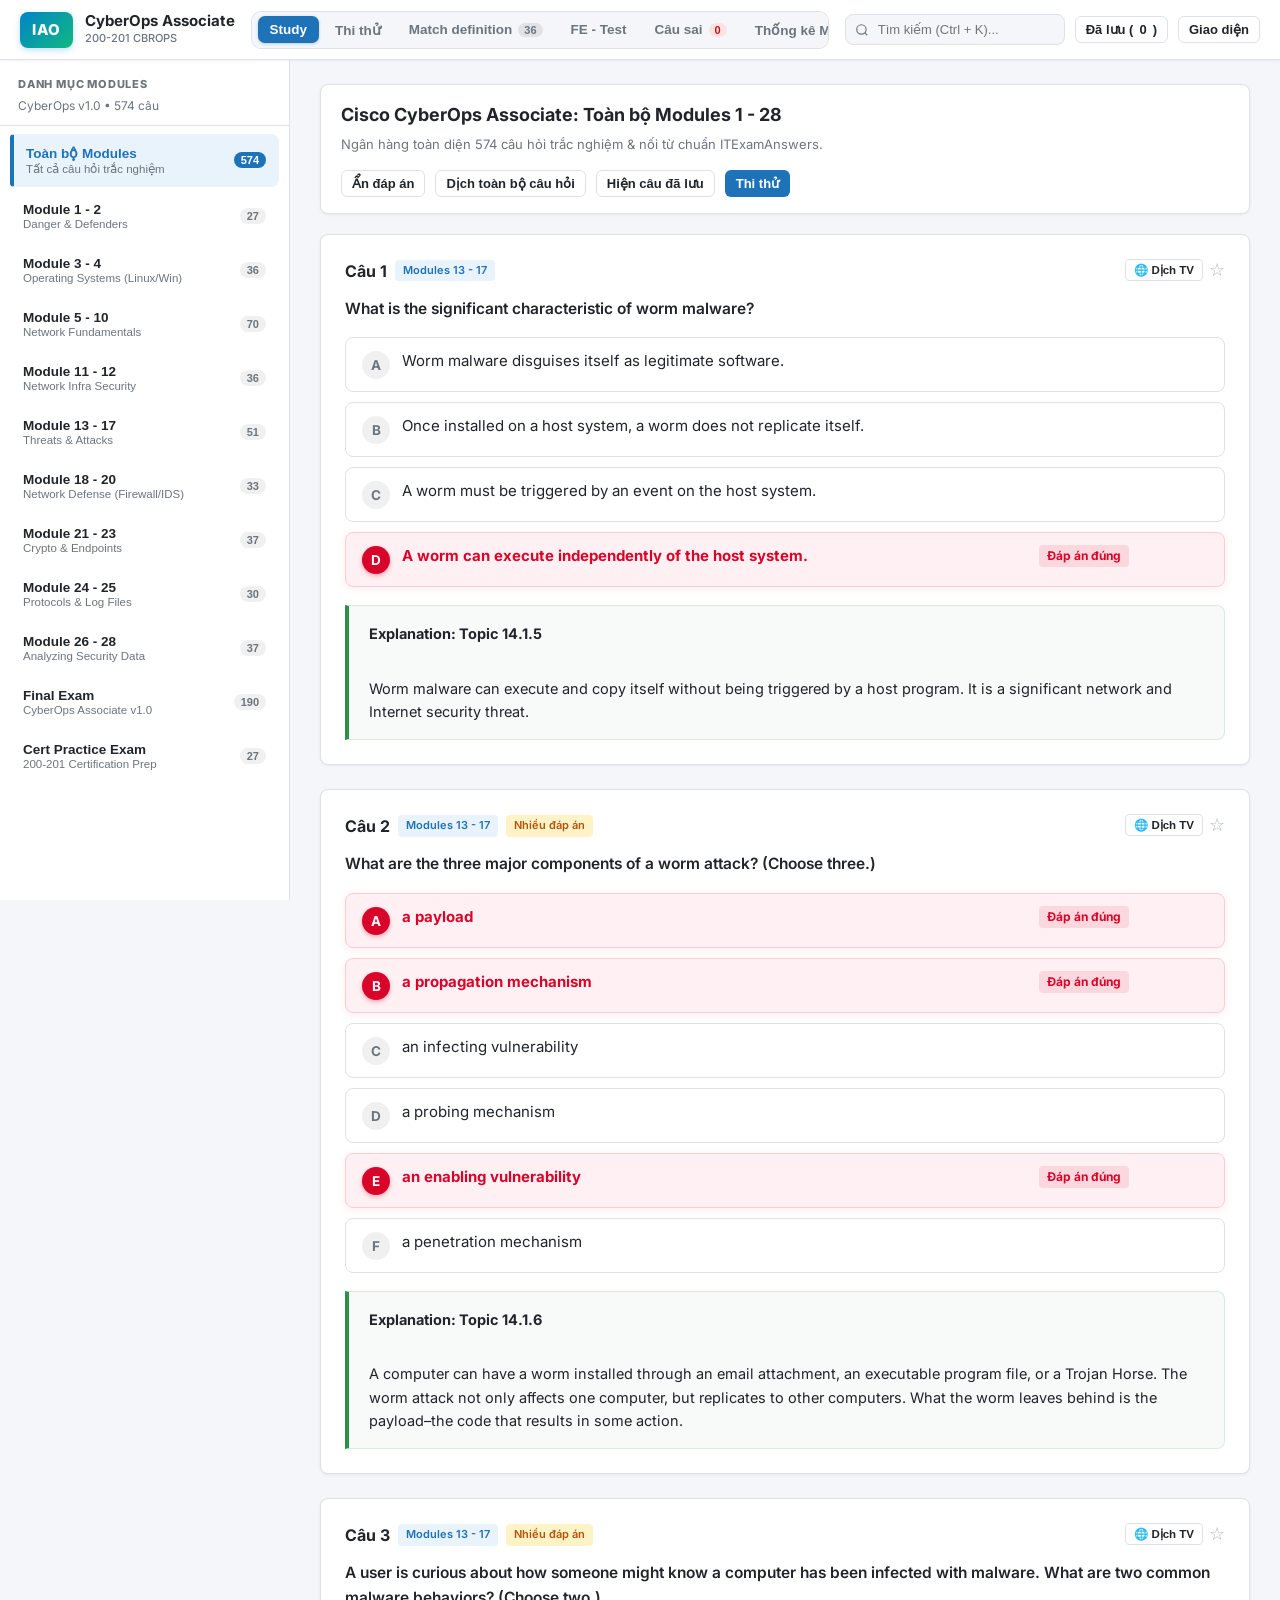
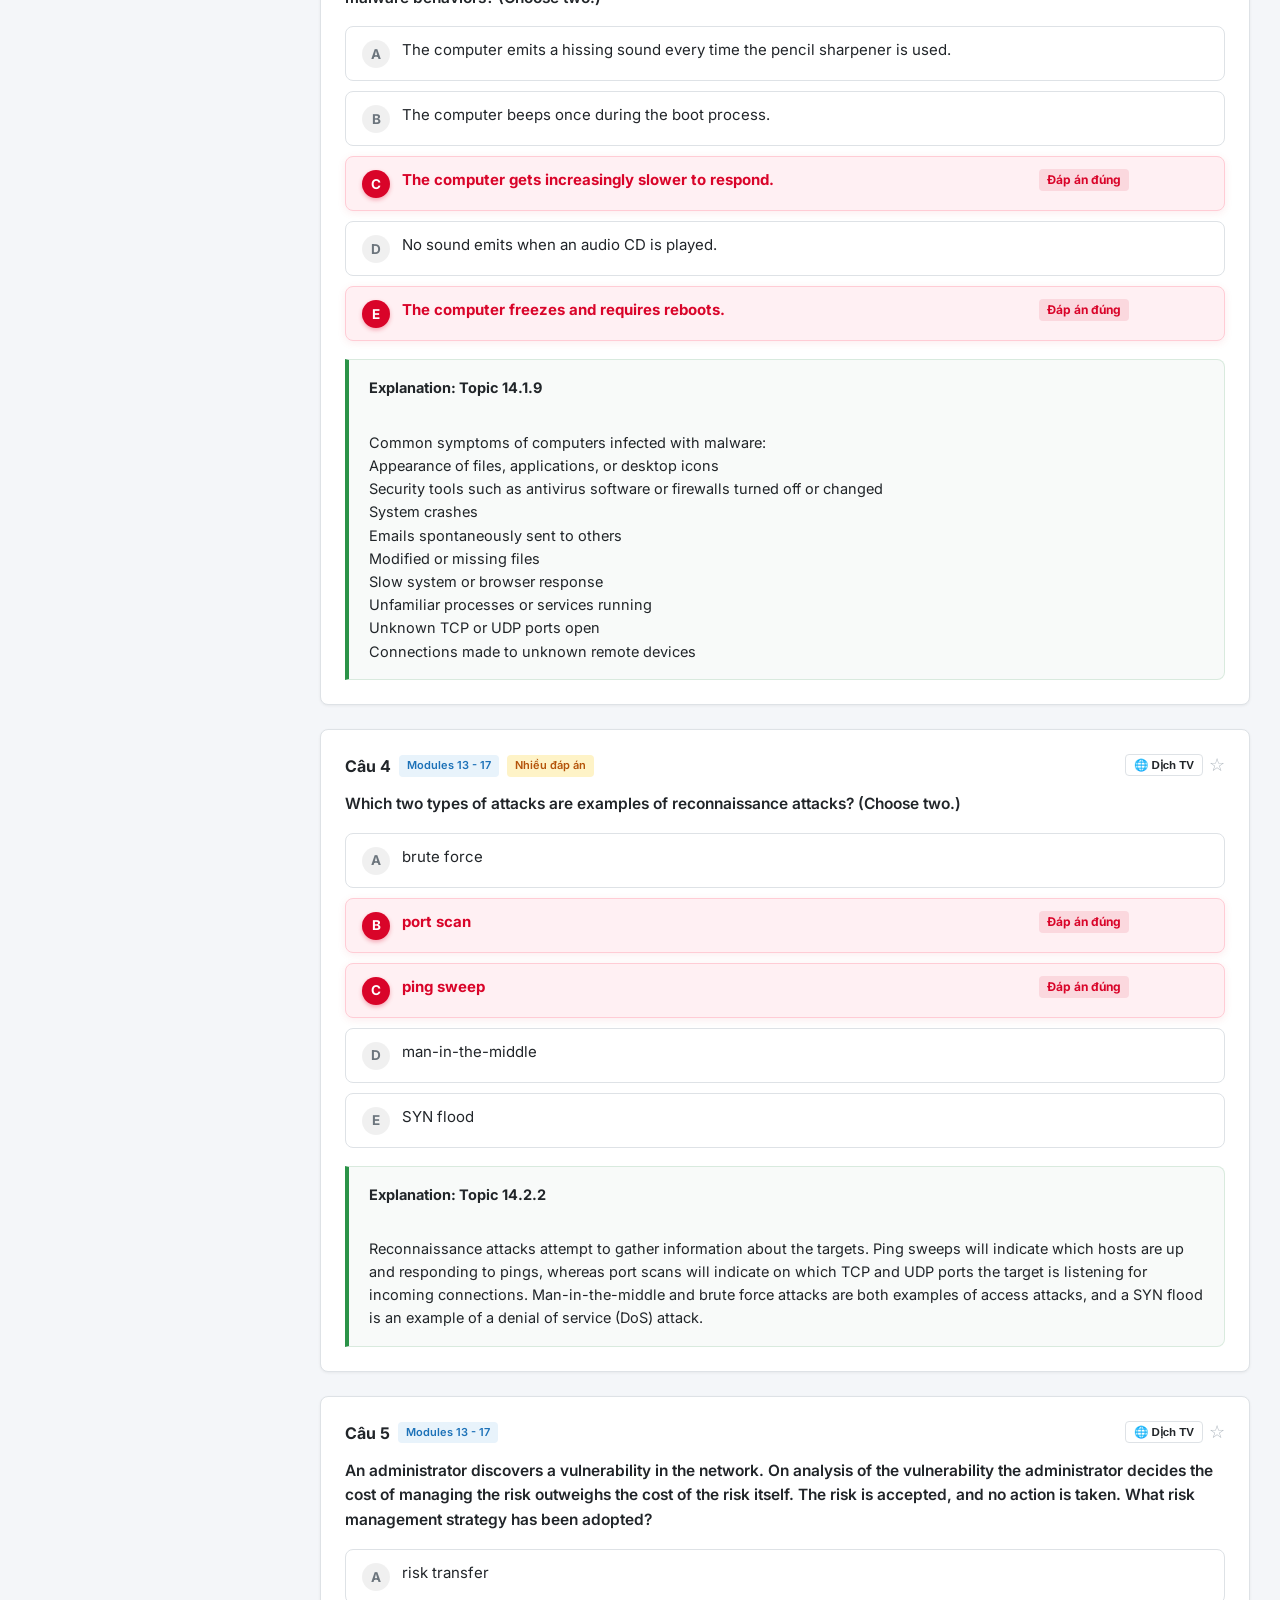
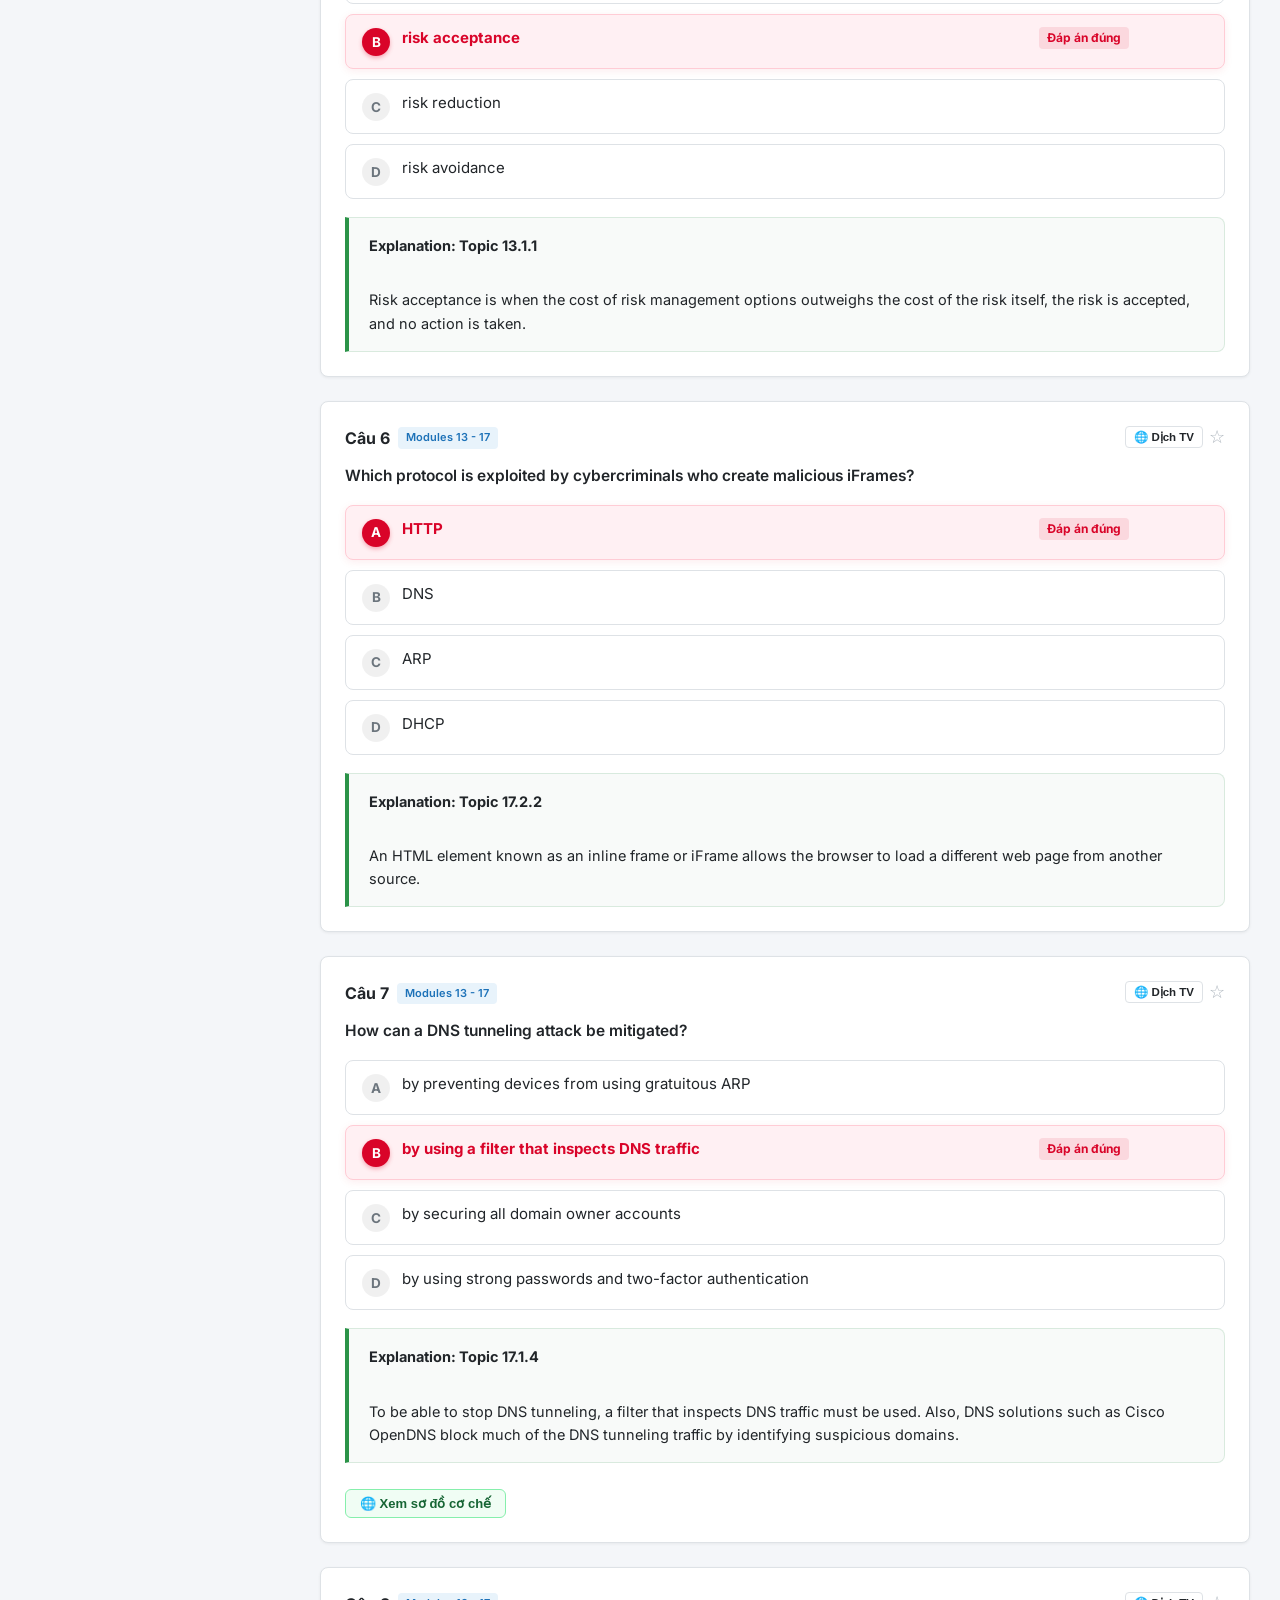
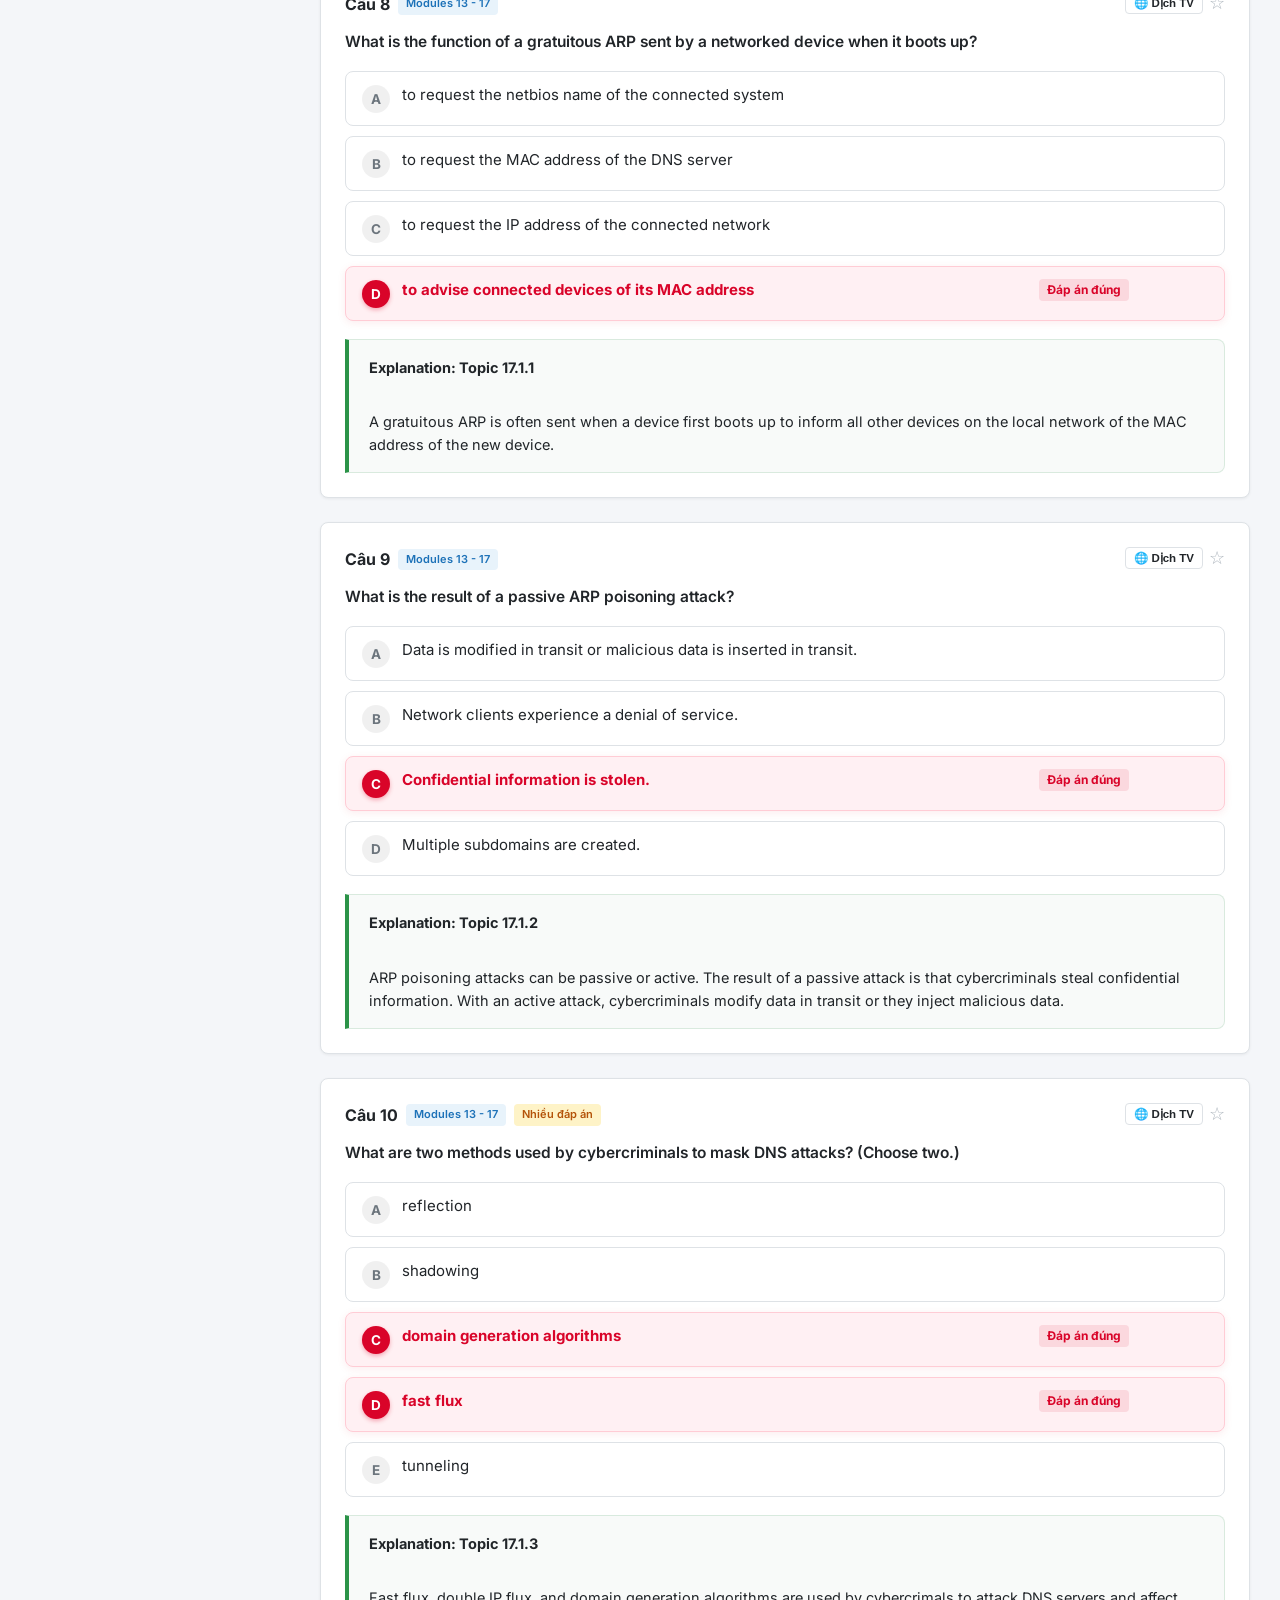
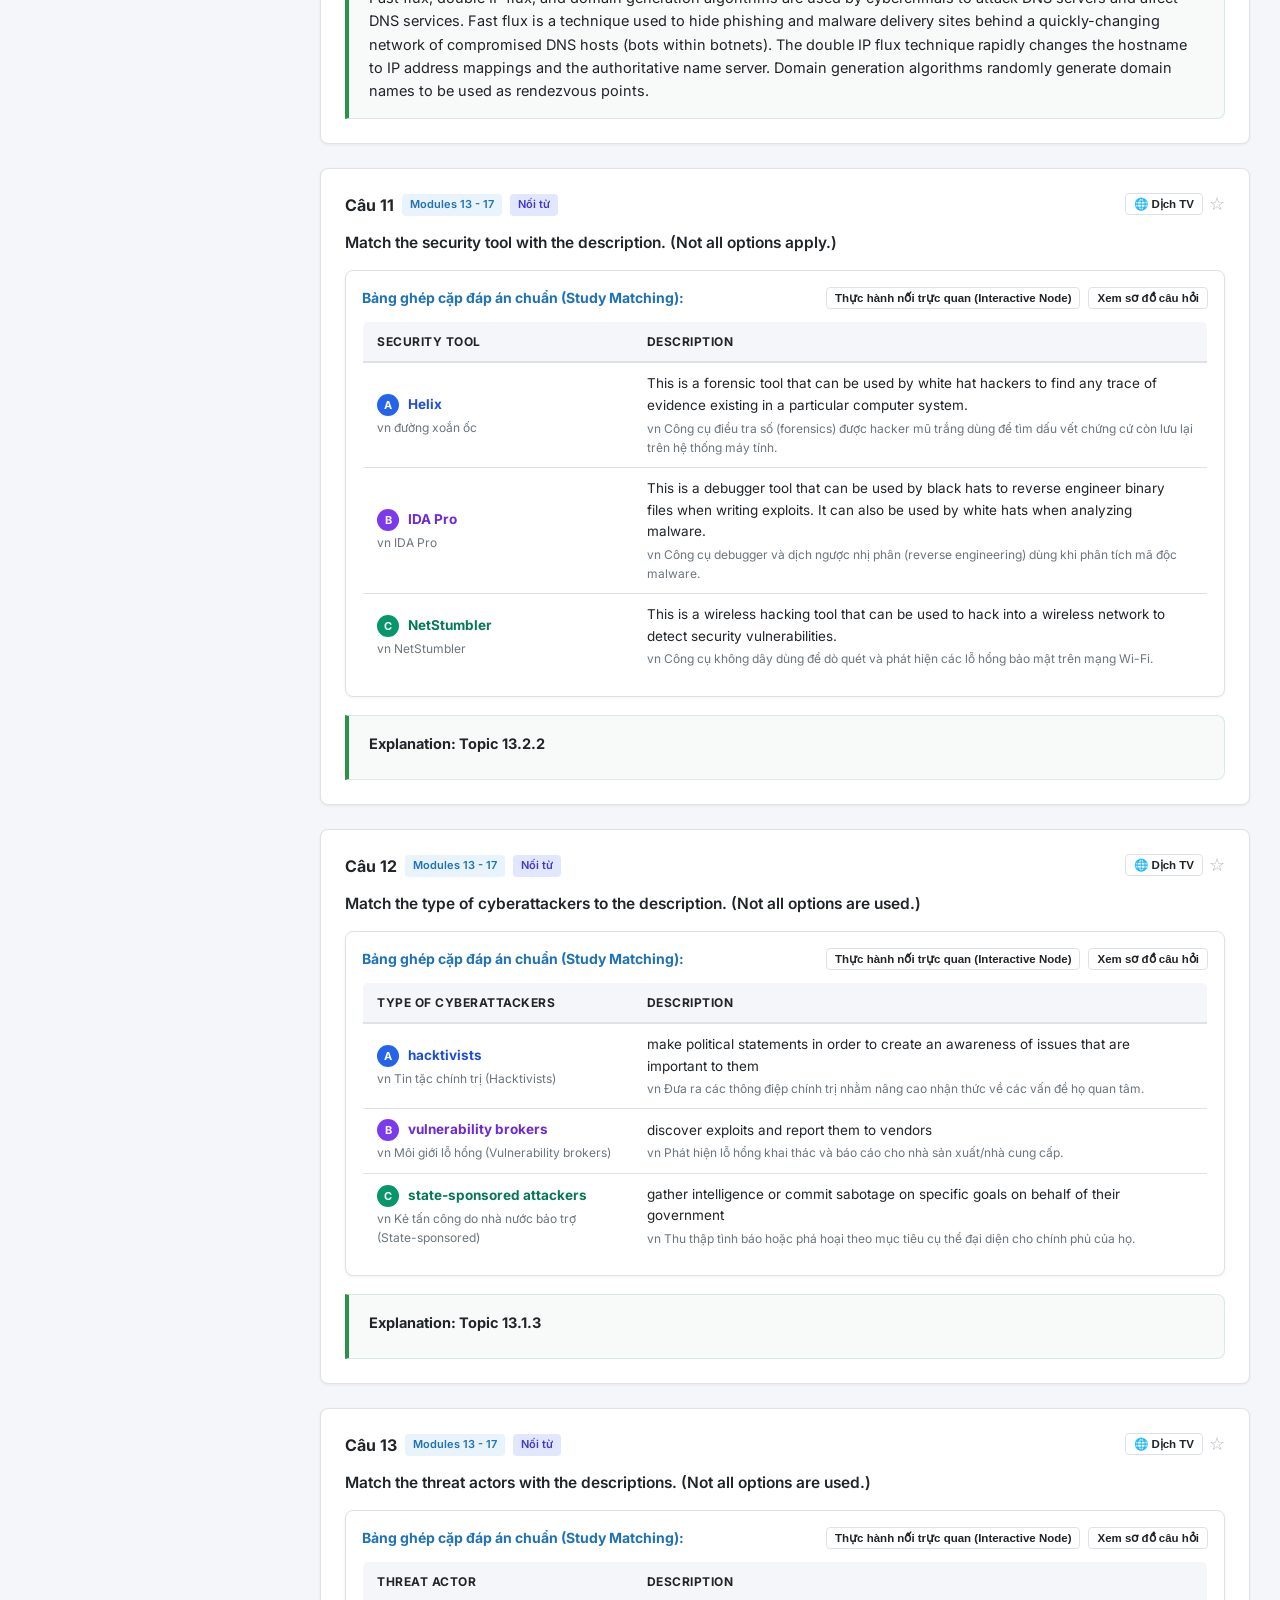
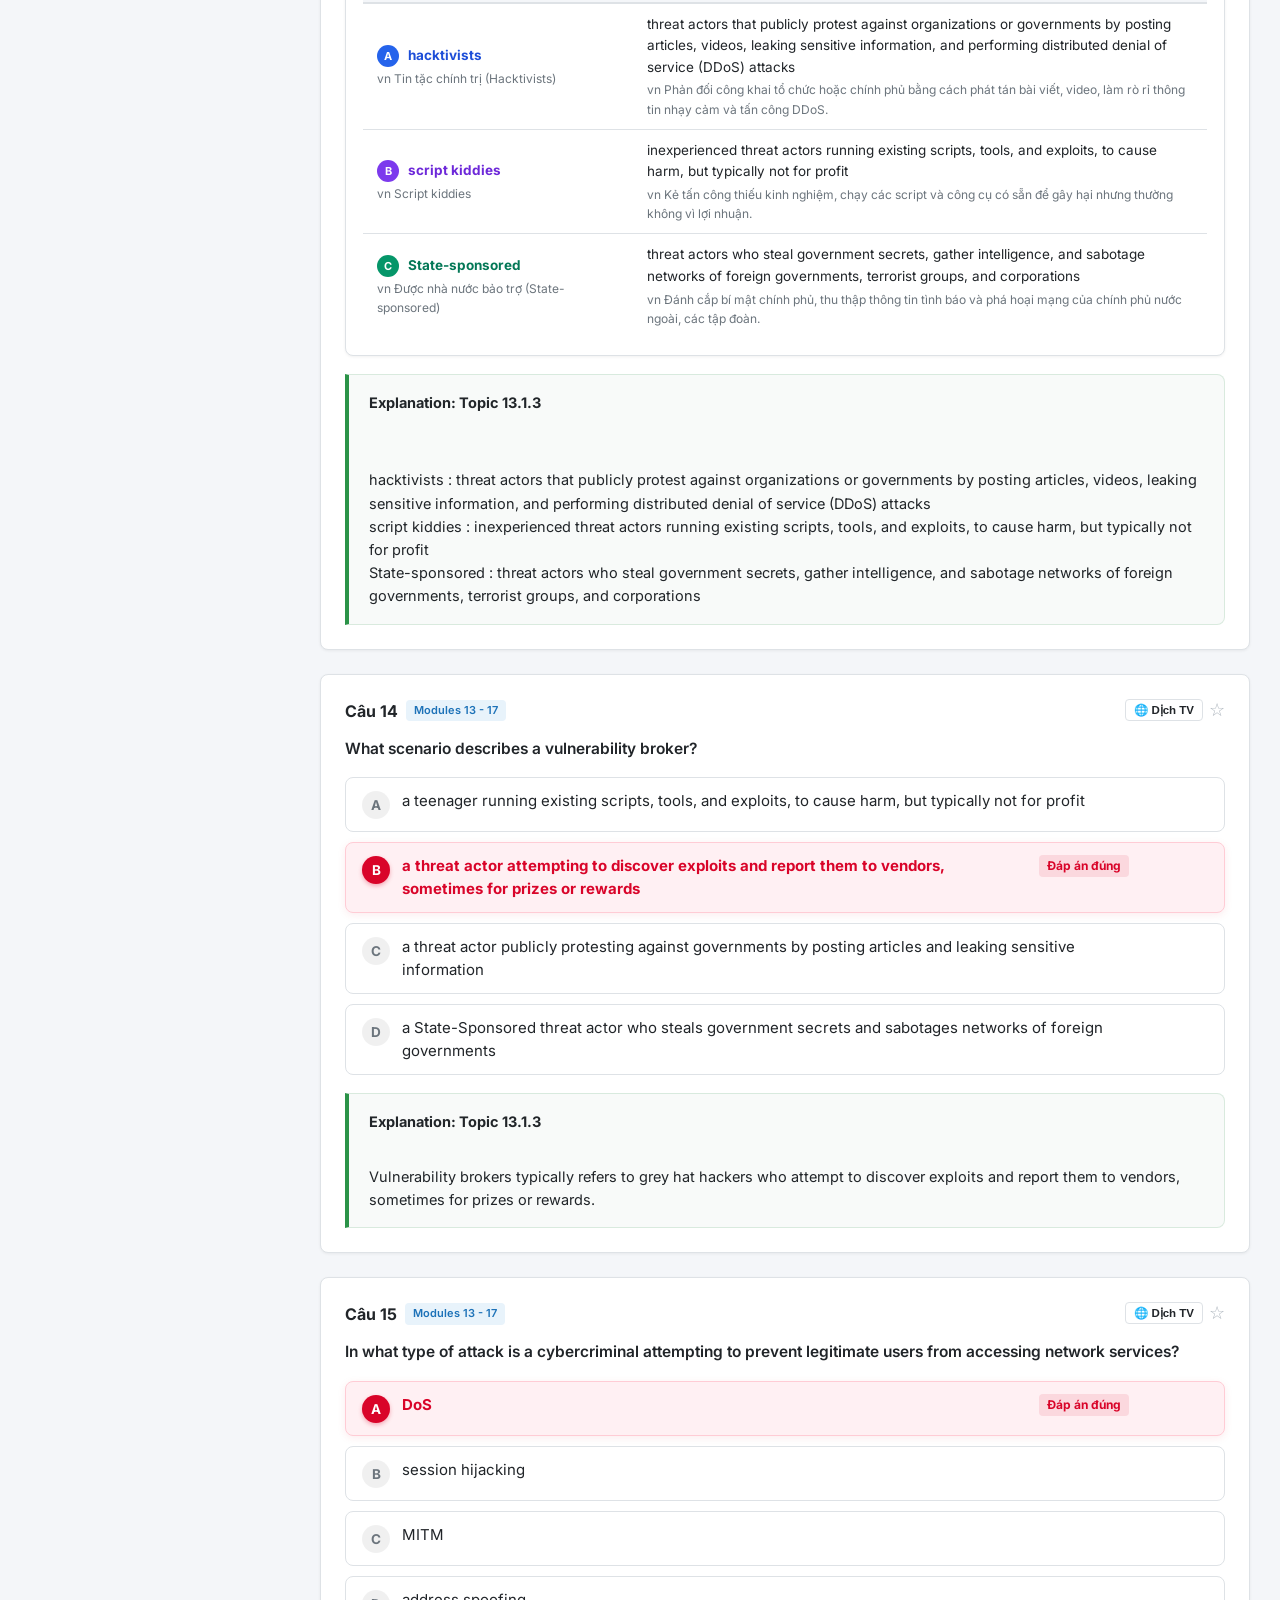
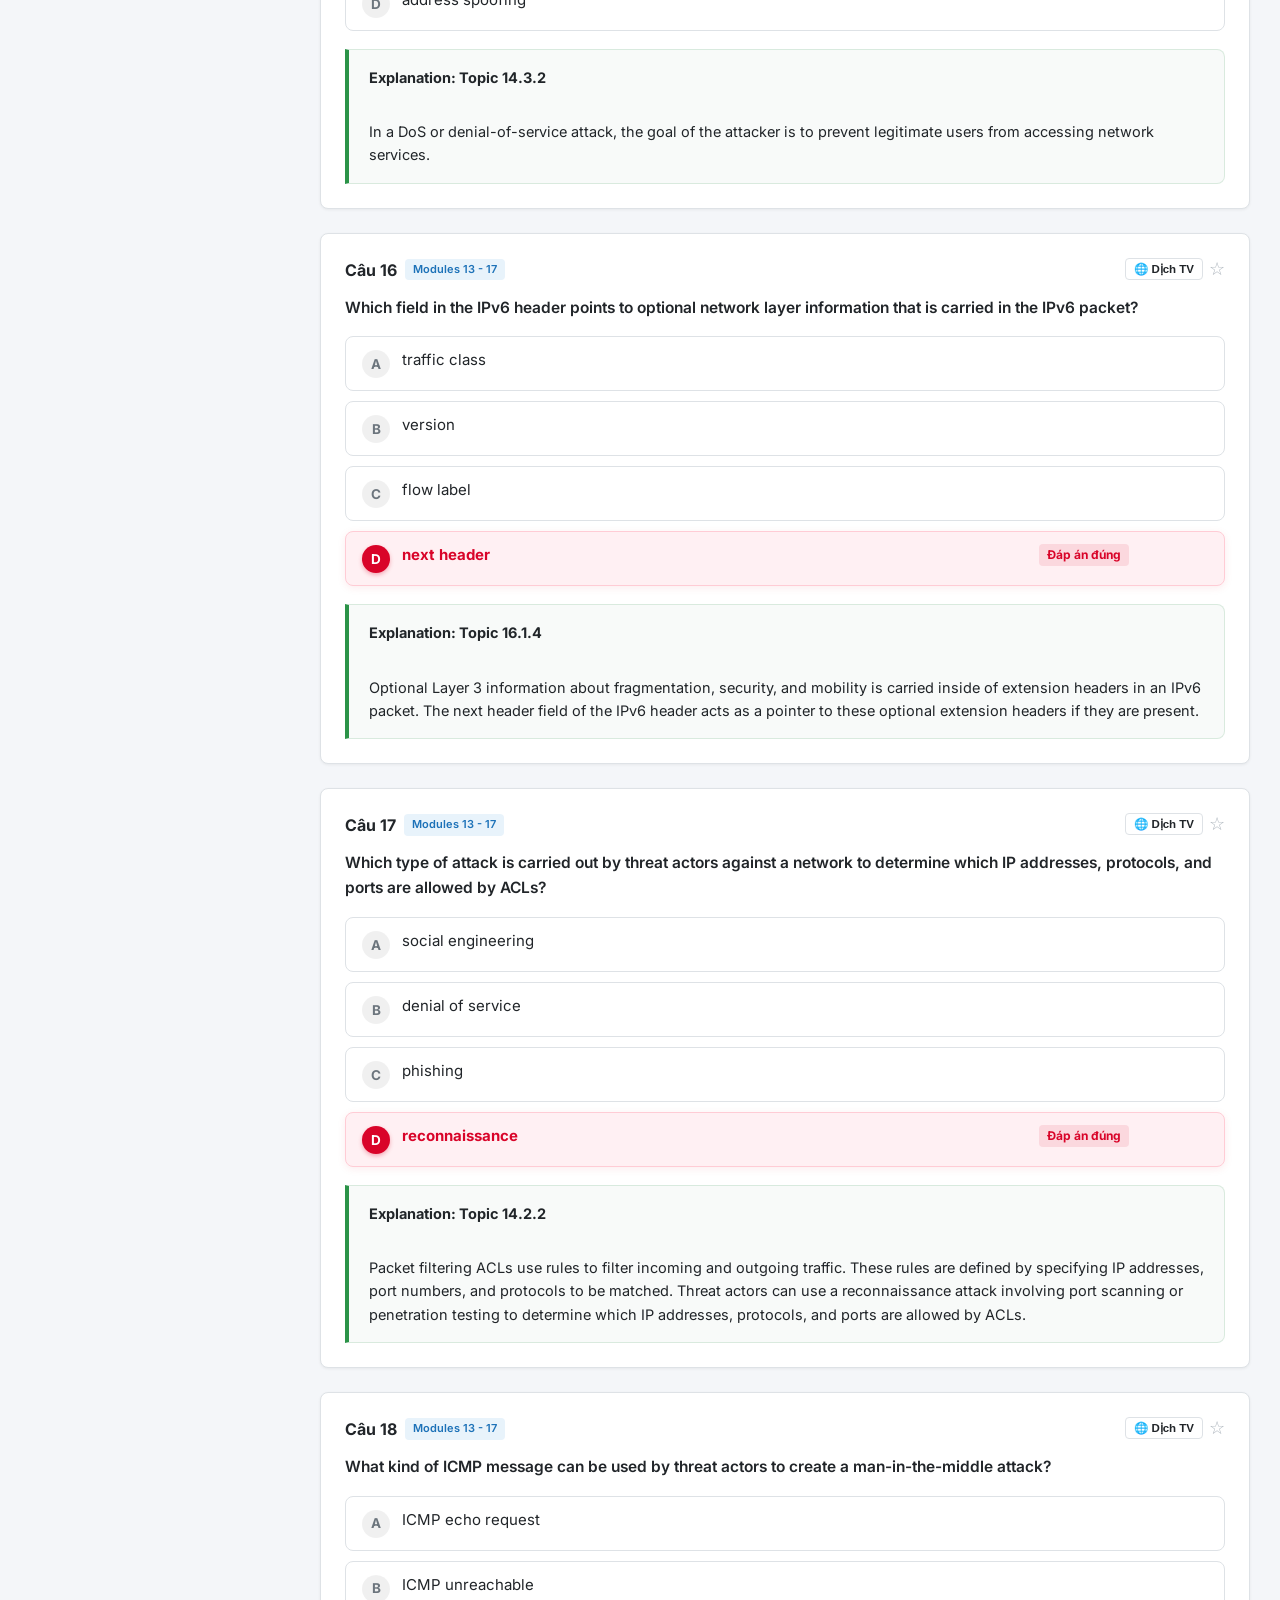
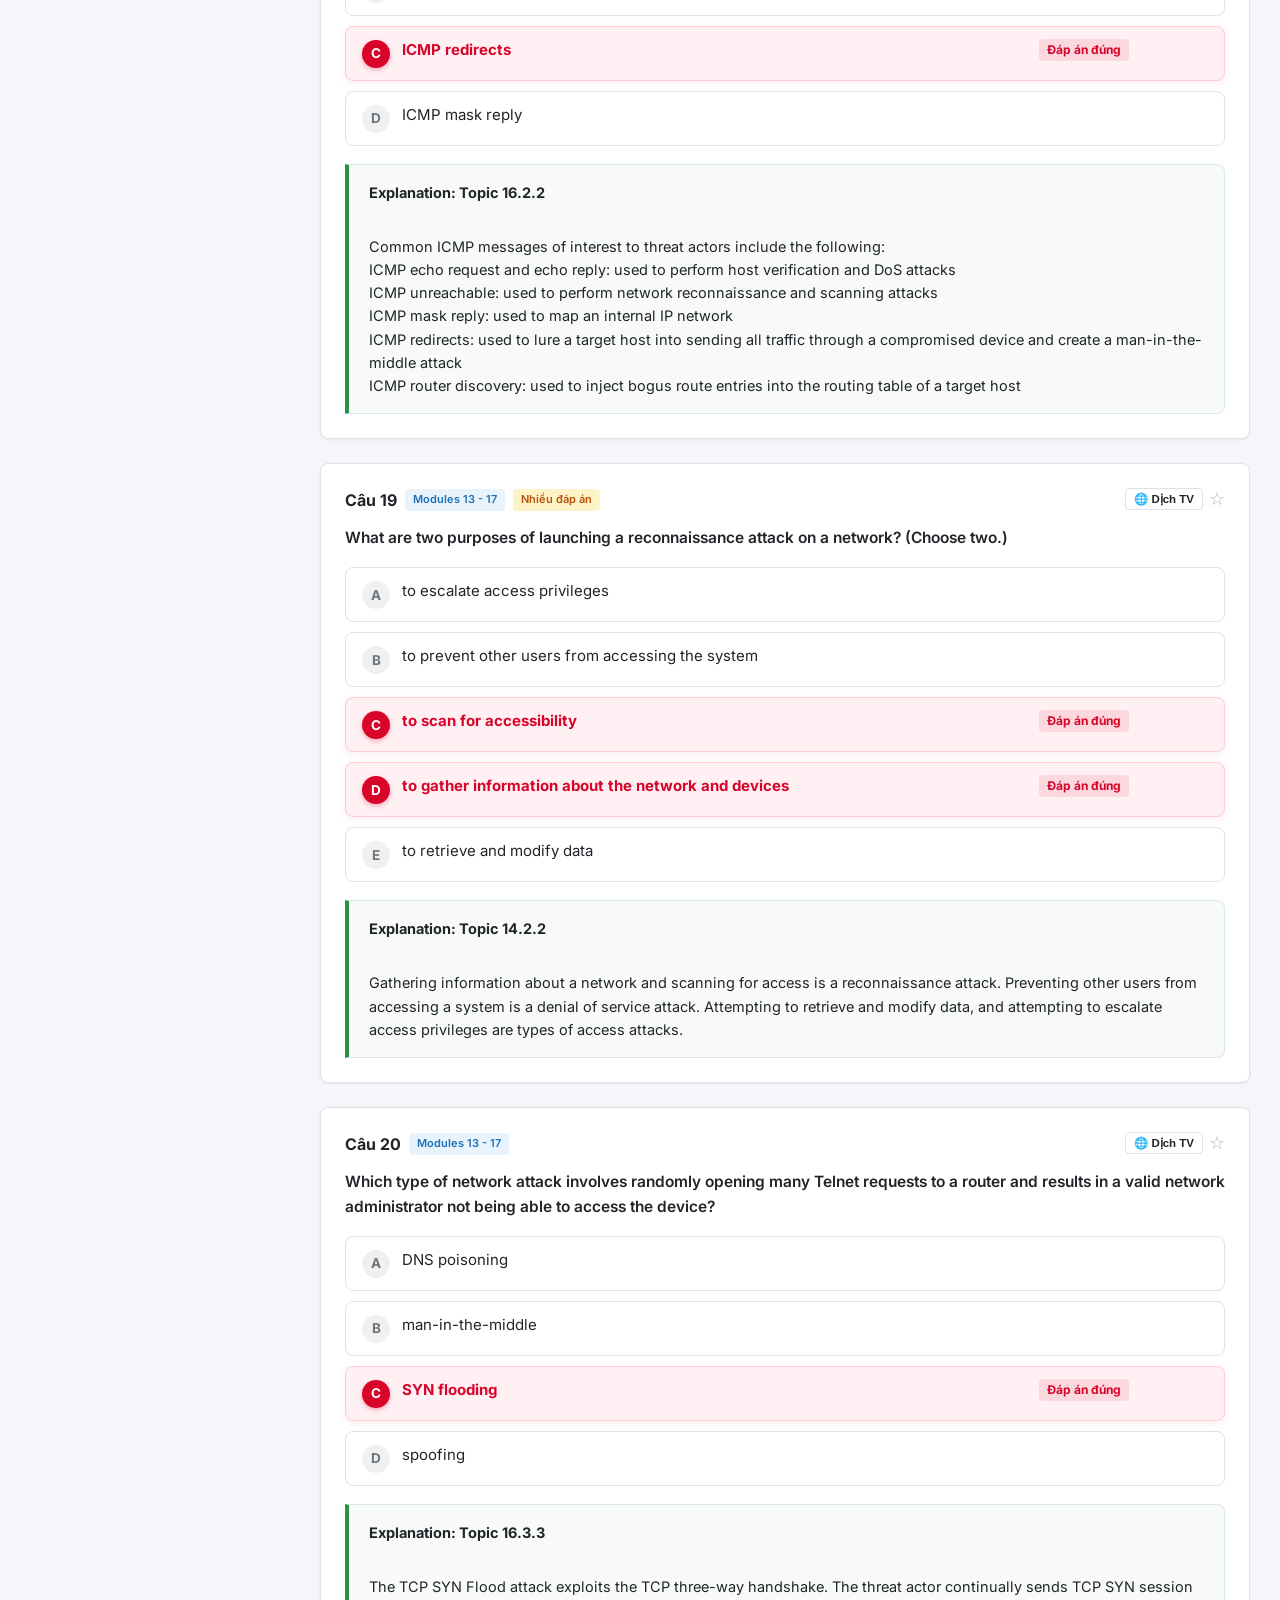
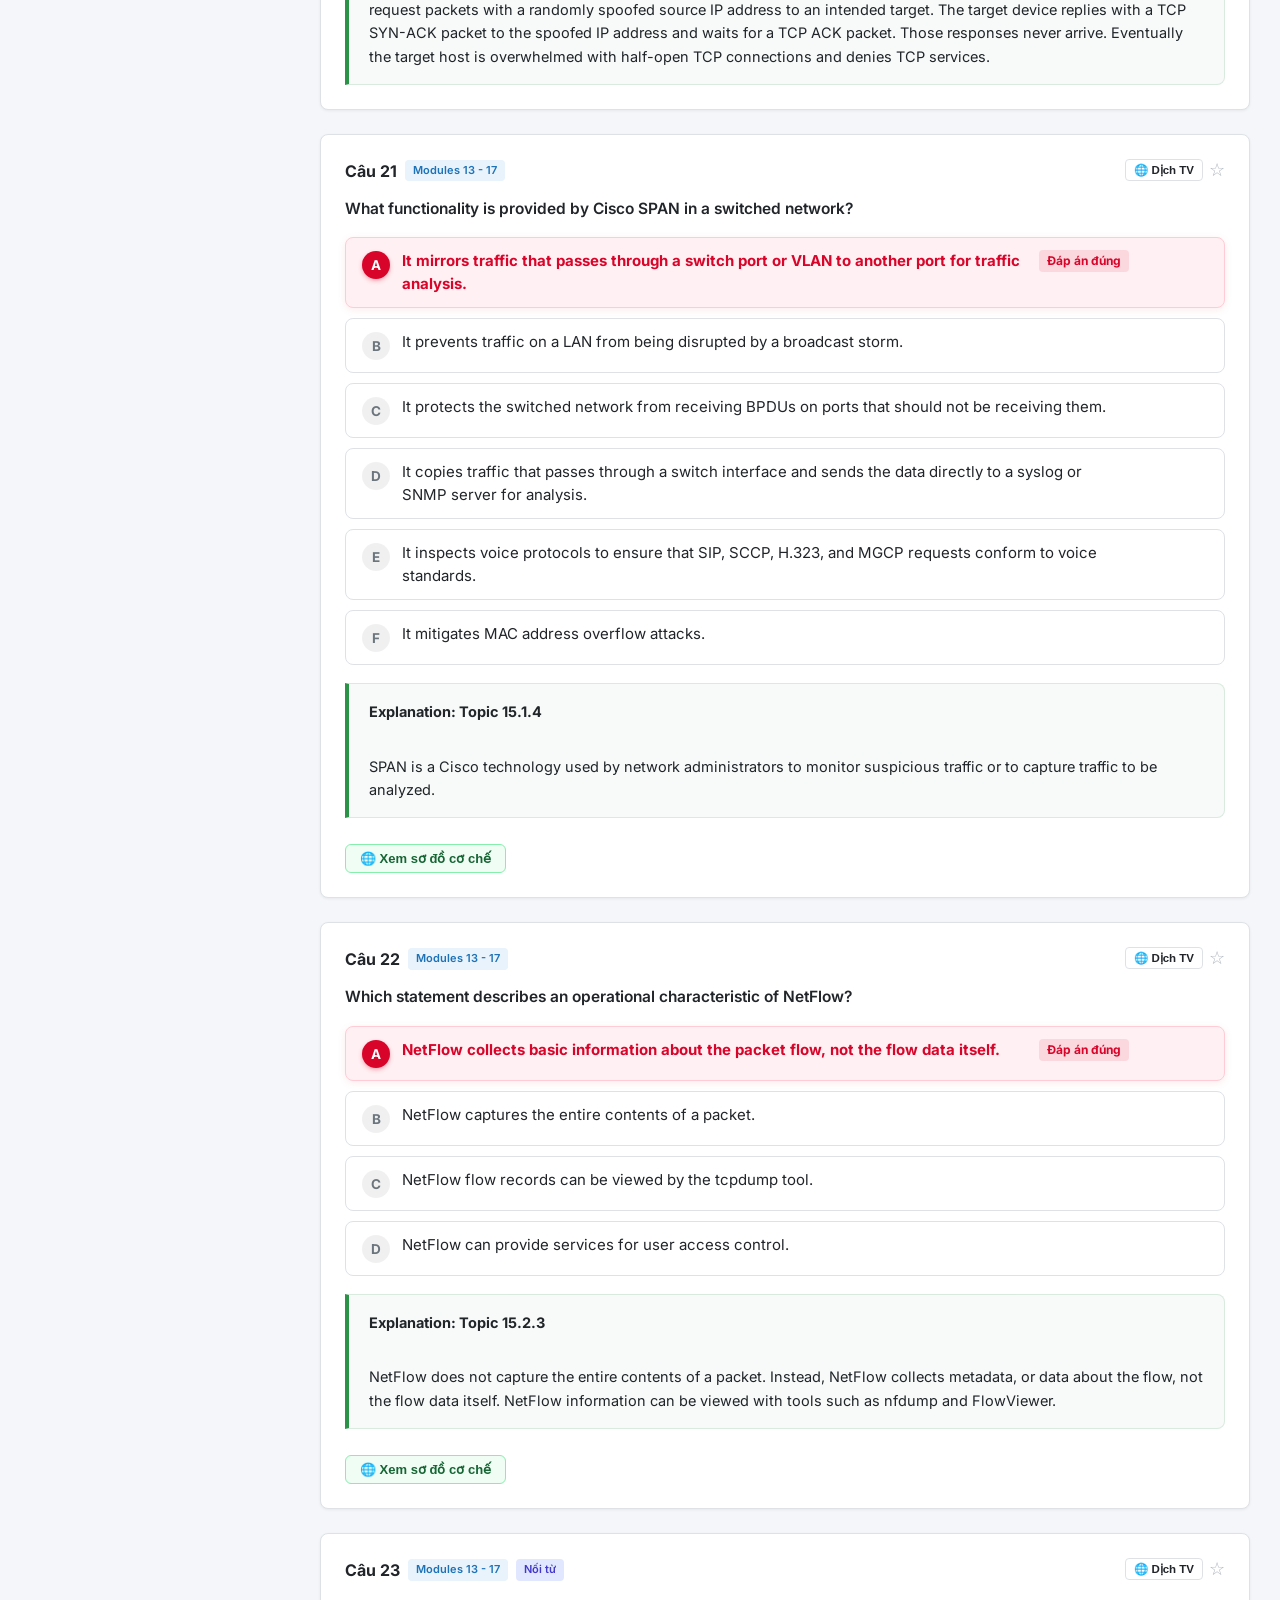
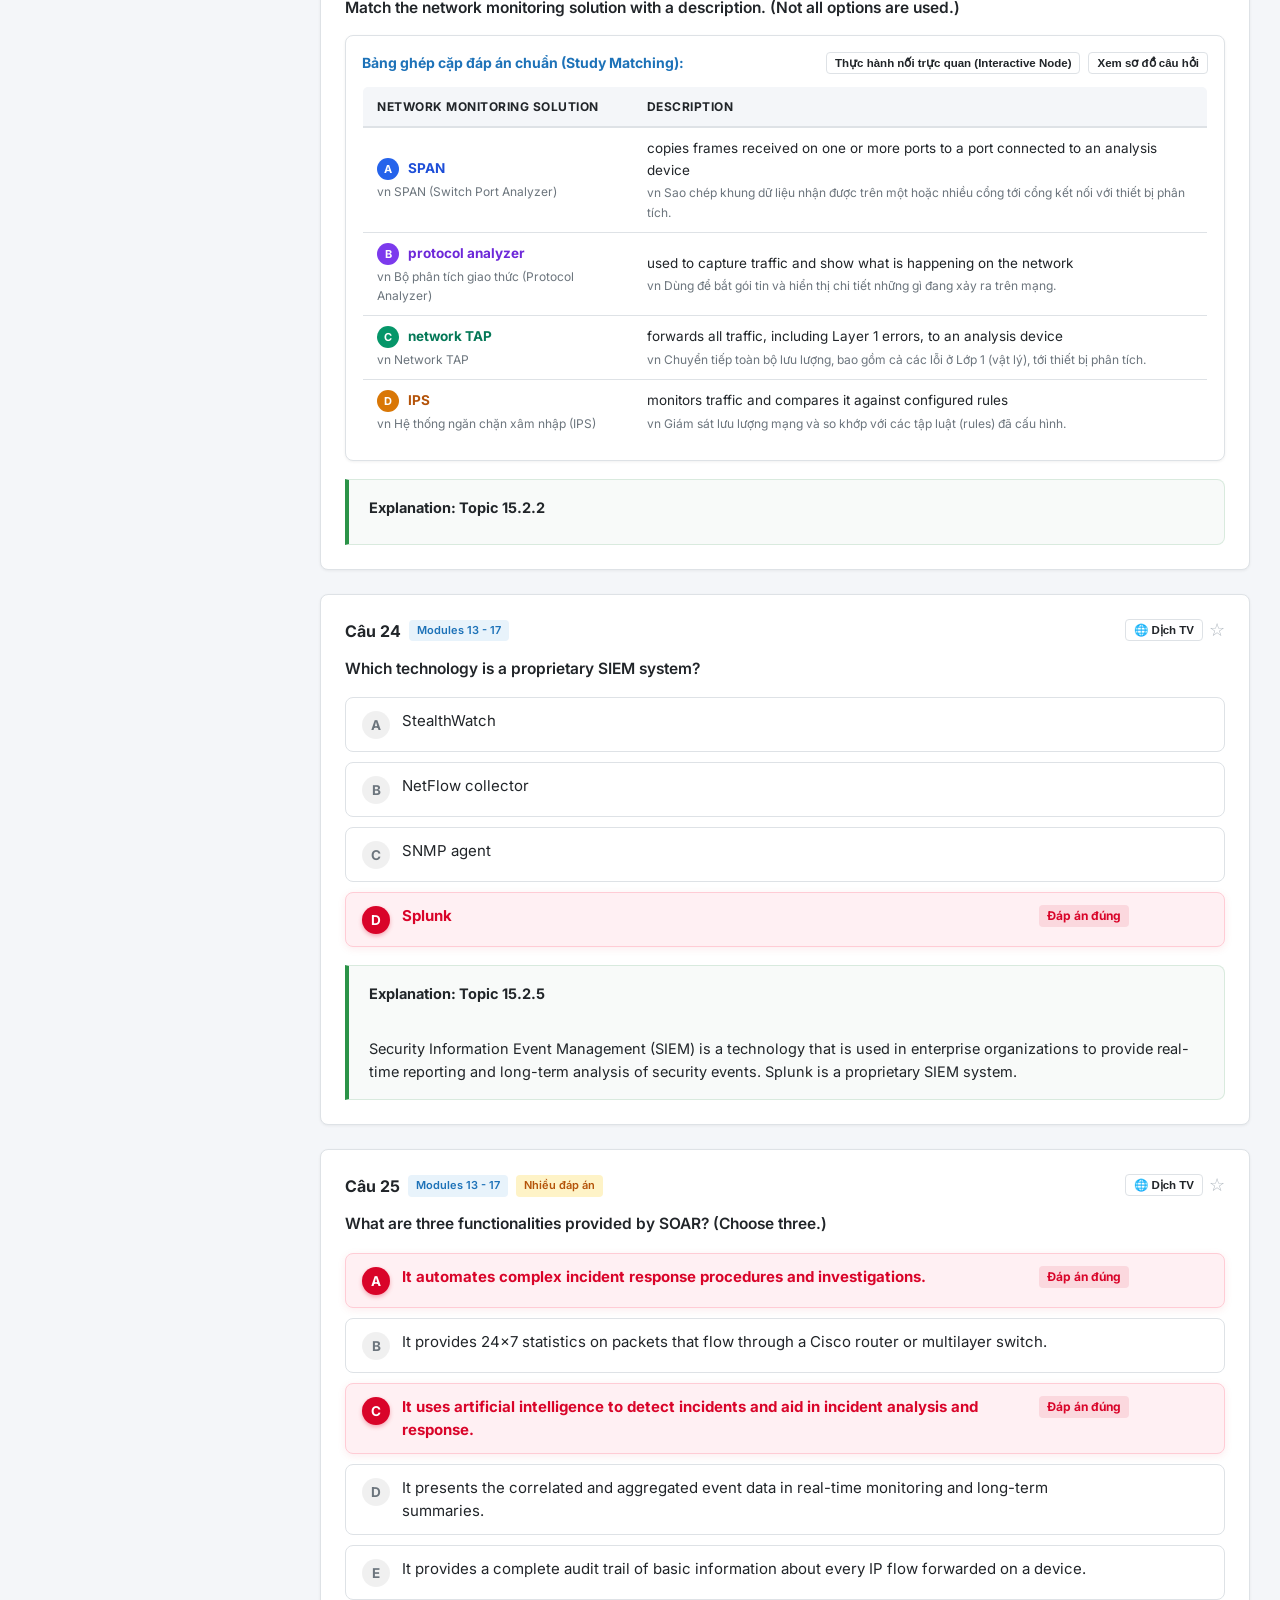
==== FE-IAO/index.html @ eb666ac9 "feat: complete IAO & NWC practice web platforms with bilingual translations, match definition, FE-Te" ====
<!DOCTYPE html>
<html lang="vi">
<head>
  <meta charset="UTF-8">
  <meta name="viewport" content="width=device-width, initial-scale=1.0">
  <title>Cisco CyberOps Associate (200-201 CBROPS) - Ôn Thi Trắc Nghiệm & Match</title>
  <link rel="stylesheet" href="style.css">
  <link rel="preconnect" href="https://fonts.googleapis.com">
  <link rel="preconnect" href="https://fonts.gstatic.com" crossorigin>
  <link href="https://fonts.googleapis.com/css2?family=Inter:wght@400;500;600;700;800&display=swap" rel="stylesheet">
  <link rel="icon" href="data:image/svg+xml,<svg xmlns='http://www.w3.org/2000/svg' viewBox='0 0 24 24' fill='%231d72b8'><path d='M12 2L2 7l10 5 10-5-10-5zM2 17l10 5 10-5M2 12l10 5 10-5'/></svg>">
</head>
<body>

  <!-- ========================================================
       TOP HEADER (BRAND + FUNCTIONAL TABS + CONTROLS)
       ======================================================== -->
  <header class="app-topbar">
    <div class="topbar-inner">
      
      <!-- Brand Logo / Identity (Image Paint Replica: IAO) -->
      <div class="topbar-brand" id="logoBtn" title="Về trang chủ ôn tập">
        <div class="brand-badge">IAO</div>
        <div class="brand-info">
          <div class="brand-title">CyberOps Associate</div>
          <div class="brand-sub">200-201 CBROPS</div>
        </div>
      </div>

      <!-- Functional Navigation Modes pushed to TOP -->
      <nav class="topbar-modes-nav">
        <button class="topbar-tab-btn tab-btn active" id="tabStudy" data-mode="study"><span class="tab-text">Study</span></button>
        <button class="topbar-tab-btn tab-btn" id="tabExam" data-mode="exam"><span class="tab-text">Thi thử</span></button>
        <button class="topbar-tab-btn tab-btn" id="tabMatchMode" data-mode="match"><span class="tab-text">Match definition</span>
          <span class="tab-pill-badge" id="matchTabCount">36</span></button>
        <button class="topbar-tab-btn tab-btn" id="tabFeTest" data-mode="fetest"><span class="tab-text">FE - Test</span></button>
        <button class="topbar-tab-btn tab-btn" id="tabMistakes" data-mode="mistakes"><span class="tab-text">Câu sai</span>
          <span class="tab-pill-badge badge-danger" id="mistakesTabCount">0</span></button>
        <button class="topbar-tab-btn tab-btn" id="tabStats" data-mode="stats"><span class="tab-text">Thống kê Mod</span></button>
        
      </nav>

      <!-- Quick Action Tools (Search, Starred, Dark Mode) -->
      <div class="topbar-actions">
        <div class="search-box-wrapper">
          <svg class="search-icon" width="14" height="14" viewBox="0 0 24 24" fill="none" stroke="currentColor" stroke-width="2"><circle cx="11" cy="11" r="8"></circle><line x1="21" y1="21" x2="16.65" y2="16.65"></line></svg>
          <input type="text" id="searchInput" class="search-input" placeholder="Tìm kiếm (Ctrl + K)...">
        </div>

        <button class="btn btn-outline btn-sm topbar-tool-btn" id="starredBtn" title="Xem danh sách câu đã lưu">Đã lưu (<span id="starredCount">0</span>)</button>

        <button class="btn btn-outline btn-sm" id="themeToggleBtn" title="Chuyển chế độ Sáng / Tối">Giao diện</button>

        <!-- Mobile sidebar hamburger toggle -->
        <button class="btn-icon mobile-menu-btn" id="mobileSidebarToggle" title="Mở danh mục Module">
          Danh mục
        </button>
      </div>

    </div>
  </header>

  <!-- ========================================================
       MAIN APP WORKSPACE (SIDEBAR NAVIGATION + CONTENT PANE)
       ======================================================== -->
  <div class="app-workspace">

    <!-- LEFT SIDEBAR: MODULES DIRECTORY (nguyenpht.vercel.app aesthetic) -->
    <aside class="app-sidebar" id="appSidebar">
      <div class="sidebar-header">
        <div class="sidebar-title-group">
          <div class="sidebar-section-title">DANH MỤC MODULES</div>
          <div class="sidebar-section-sub">CyberOps v1.0 • 574 câu</div>
        </div>
      </div>

      <nav class="sidebar-modules-list" id="modulesBar">
        <button class="sidebar-mod-item module-pill active" data-mod="all">
          <div class="mod-details">
            <span class="mod-title">Toàn bộ Modules</span>
            <span class="mod-desc">Tất cả câu hỏi trắc nghiệm</span>
          </div>
          <span class="module-badge-count" id="count-all">574</span>
        </button>

        <button class="sidebar-mod-item module-pill" data-mod="m1-2">
          <div class="mod-details">
            <span class="mod-title">Module 1 - 2</span>
            <span class="mod-desc">Danger & Defenders</span>
          </div>
          <span class="module-badge-count" id="count-m1-2">27</span>
        </button>

        <button class="sidebar-mod-item module-pill" data-mod="m3-4">
          <div class="mod-details">
            <span class="mod-title">Module 3 - 4</span>
            <span class="mod-desc">Operating Systems (Linux/Win)</span>
          </div>
          <span class="module-badge-count" id="count-m3-4">36</span>
        </button>

        <button class="sidebar-mod-item module-pill" data-mod="m5-10">
          <div class="mod-details">
            <span class="mod-title">Module 5 - 10</span>
            <span class="mod-desc">Network Fundamentals</span>
          </div>
          <span class="module-badge-count" id="count-m5-10">70</span>
        </button>

        <button class="sidebar-mod-item module-pill" data-mod="m11-12">
          <div class="mod-details">
            <span class="mod-title">Module 11 - 12</span>
            <span class="mod-desc">Network Infra Security</span>
          </div>
          <span class="module-badge-count" id="count-m11-12">36</span>
        </button>

        <button class="sidebar-mod-item module-pill" data-mod="m13-17">
          <div class="mod-details">
            <span class="mod-title">Module 13 - 17</span>
            <span class="mod-desc">Threats & Attacks</span>
          </div>
          <span class="module-badge-count" id="count-m13-17">51</span>
        </button>

        <button class="sidebar-mod-item module-pill" data-mod="m18-20">
          <div class="mod-details">
            <span class="mod-title">Module 18 - 20</span>
            <span class="mod-desc">Network Defense (Firewall/IDS)</span>
          </div>
          <span class="module-badge-count" id="count-m18-20">33</span>
        </button>

        <button class="sidebar-mod-item module-pill" data-mod="m21-23">
          <div class="mod-details">
            <span class="mod-title">Module 21 - 23</span>
            <span class="mod-desc">Crypto & Endpoints</span>
          </div>
          <span class="module-badge-count" id="count-m21-23">37</span>
        </button>

        <button class="sidebar-mod-item module-pill" data-mod="m24-25">
          <div class="mod-details">
            <span class="mod-title">Module 24 - 25</span>
            <span class="mod-desc">Protocols & Log Files</span>
          </div>
          <span class="module-badge-count" id="count-m24-25">30</span>
        </button>

        <button class="sidebar-mod-item module-pill" data-mod="m26-28">
          <div class="mod-details">
            <span class="mod-title">Module 26 - 28</span>
            <span class="mod-desc">Analyzing Security Data</span>
          </div>
          <span class="module-badge-count" id="count-m26-28">37</span>
        </button>

        <button class="sidebar-mod-item module-pill" data-mod="final">
          <div class="mod-details">
            <span class="mod-title">Final Exam</span>
            <span class="mod-desc">CyberOps Associate v1.0</span>
          </div>
          <span class="module-badge-count" id="count-final">190</span>
        </button>

        <button class="sidebar-mod-item module-pill" data-mod="cert_practice">
          <div class="mod-details">
            <span class="mod-title">Cert Practice Exam</span>
            <span class="mod-desc">200-201 Certification Prep</span>
          </div>
          <span class="module-badge-count" id="count-cert_practice">27</span>
        </button>
      </nav>
    </aside>

    <!-- Sidebar Backdrop for Mobile overlay -->
    <div class="sidebar-backdrop" id="sidebarBackdrop"></div>

    <!-- RIGHT MAIN CONTENT CONTAINER -->
    <main class="app-main" id="appMain">

      <!-- 1. STUDY VIEW -->
      <section id="studyView" class="view-panel">
        <div class="study-banner">
          <div class="banner-info">
            <h2 id="studyModuleTitle">Cisco CyberOps Associate: Toàn bộ Modules 1 - 28</h2>
            <p id="studyModuleDesc">574 câu hỏi trắc nghiệm và bài tập nối từ theo ITExamAnswers.</p>
          </div>
          <div class="study-controls">
            <button class="btn btn-outline btn-sm" id="toggleAnswersBtn">
              <span id="toggleAnswersText">Ẩn đáp án</span>
            </button>
            <button class="btn btn-outline btn-sm" id="toggleAllTranslateBtn">
              Dịch toàn bộ câu hỏi
            </button>
            <button class="btn btn-outline btn-sm" id="filterStarredOnlyBtn">
              Hiện câu đã lưu
            </button>
            <button class="btn btn-primary btn-sm" id="startExamFromStudyBtn">
              Thi thử
            </button>
          </div>
        </div>

        <div class="study-list" id="studyQuestionsList">
          <!-- Questions dynamically injected here -->
        </div>
      </section>

      <!-- 2. EXAM VIEW -->
      <section id="examView" class="view-panel" style="display: none;">
        <div class="exam-layout">
          
          <!-- Exam Header Meta Card -->
          <div class="exam-header-meta">
            <div style="display: flex; justify-content: space-between; align-items: flex-start; flex-wrap: wrap; gap: 10px;">
              <div>
                <h2 class="exam-title-big" id="examCurrentTitle">Modules 24 - 25: Protocols and Log Files Group Exam - Test online</h2>
                <div class="exam-meta-row">
                  <span>ITExamAnswers</span>
                  <span>Thời gian: 45 phút</span>
                  <span>CyberOps Associate</span>
                  <span id="examQuestionsCountBadge">30 Câu</span>
                </div>
              </div>
              <div style="display: flex; align-items: center; gap: 10px;">
                <div class="timer-badge normal" id="examTimerBadge">Thời gian: <span id="timerDisplay">45:00</span>
                </div>
                <button class="btn btn-outline btn-sm" id="timerPauseBtn" title="Tạm dừng / Tiếp tục">Tạm dừng</button>
                <button class="btn btn-outline btn-sm" id="examSettingsBtn" title="Cài đặt đề thi">Cài đặt</button>
              </div>
            </div>

            <div class="exam-info-banner">
              <div>
                <strong>Hướng dẫn:</strong> Chọn đáp án cho từng câu hỏi. Sử dụng bảng số bên dưới để nhảy nhanh đến câu cần làm. Bấm <strong>Nộp Bài (Submit)</strong> để chấm điểm.
              </div>
              <div>
                <button class="btn btn-success btn-sm" id="submitExamTopBtn">Nộp bài</button>
              </div>
            </div>
          </div>

          <!-- Question Grid -->
          <div class="grid-container">
            <div class="question-numbers-grid" id="examGrid">
              <!-- Grid buttons injected by JS -->
            </div>
            <div class="grid-legend">
              <div class="legend-item"><div class="legend-box legend-answered"></div> <span>Answered (<span id="countAnswered">0</span>)</span></div>
              <div class="legend-item"><div class="legend-box legend-review"></div> <span>Review (<span id="countReview">0</span>)</span></div>
              <div class="legend-item"><div class="legend-box legend-unanswered"></div> <span>Chưa làm (<span id="countUnanswered">0</span>)</span></div>
              <div class="legend-item"><div class="legend-box legend-active"></div> <span>Đang xem</span></div>
            </div>
          </div>

          <!-- Current Exam Question Card -->
          <div class="exam-question-card" id="examQuestionCard">
            <div class="exam-q-header">
              <div class="exam-q-title" id="examQTitle">1. Question</div>
              <div class="exam-q-points">1 points</div>
            </div>

            <div class="exam-q-body" id="examQText">
              <!-- Question text -->
            </div>

            <div style="margin: 8px 0 16px;">
              <button class="translate-btn" id="btnTranslateExamQ">Dịch câu hỏi sang Tiếng Việt</button>
              <div class="translated-question-box" id="examQTranslationBox" style="display: none;">
                <div class="translation-tag">Bản dịch Tiếng Việt:</div>
                <div id="examQTranslationText"></div>
              </div>
            </div>

            <div id="examQImageContainer" class="study-image" style="display: none;">
              <!-- Exhibit image if any -->
            </div>

            <!-- Multiple choice options container -->
            <div class="exam-options-container" id="examOptionsList">
              <!-- Options injected by JS -->
            </div>

            <!-- Matching drag & drop exhibit notice if applicable -->
            <div id="examMatchContainer" style="display: none;">
              <!-- Match display -->
            </div>

            <!-- Exam Action Buttons -->
            <div class="exam-actions-bar">
              <div style="display: flex; gap: 8px;">
                <button class="btn btn-outline btn-sm" id="btnMarkReview">Đánh dấu xem lại</button>
                <button class="btn btn-outline btn-sm" id="btnClearAnswer">Xóa lựa chọn</button>
              </div>
              <div class="exam-nav-group">
                <button class="btn btn-outline" id="btnPrevQuestion">Câu trước</button>
                <button class="btn btn-primary" id="btnNextQuestion">Câu tiếp theo</button>
                <button class="btn btn-success" id="btnSubmitExam">Nộp bài</button>
              </div>
            </div>

          </div>

        </div>
      </section>

      <!-- 3. EXAM RESULTS VIEW -->
      <section id="resultsView" class="view-panel" style="display: none;">
        <div class="result-container">
          <div class="score-circle" id="scoreCircle">
            <span id="scorePercent">85%</span>
            <span style="font-size: 13px; font-weight: 500;" id="scoreBadge">ĐẠT (PASS)</span>
          </div>
          <h2 style="font-size: 24px; font-weight: 700; margin-bottom: 8px;" id="resultTitle">Kết quả bài thi</h2>
          <p style="color: var(--text-muted); max-width: 600px; margin: 0 auto;" id="resultFeedback">Hoàn thành bài thi trắc nghiệm.</p>

          <div class="result-stats-row">
            <div class="stat-box">
              <div class="stat-val" style="color: var(--answered-green);" id="resCorrect">25</div>
              <div class="stat-lbl">Số câu đúng</div>
            </div>
            <div class="stat-box">
              <div class="stat-val" style="color: var(--correct-red);" id="resWrong">4</div>
              <div class="stat-lbl">Số câu sai</div>
            </div>
            <div class="stat-box">
              <div class="stat-val" style="color: var(--text-muted);" id="resSkipped">1</div>
              <div class="stat-lbl">Chưa làm</div>
            </div>
            <div class="stat-box">
              <div class="stat-val" style="color: var(--primary);" id="resTime">18:42</div>
              <div class="stat-lbl">Thời gian làm</div>
            </div>
          </div>

          <div style="display: flex; justify-content: center; gap: 12px; margin-top: 24px; flex-wrap: wrap;">
            <button class="btn btn-primary" id="btnRetakeExam">Làm lại đề này</button>
            <button class="btn btn-warning" id="btnRetryWrongOnly">Làm lại các câu sai</button>
            <button class="btn btn-outline" id="btnReviewAllAnswers">Xem chi tiết đáp án</button>
          </div>
        </div>

        <!-- Detailed Review List -->
        <div class="study-list" id="examReviewList">
          <!-- Review cards injected here -->
        </div>
      </section>

      

      <!-- 5. MISTAKES VIEW (CÁC CÂU SAI) -->
      <section id="mistakesView" class="view-panel" style="display: none;">
        <div class="study-banner">
          <div class="banner-info">
            <h2>Câu làm sai</h2>
            <p id="mistakesSummaryText">Danh sách các câu đã trả lời chưa đúng trong các bài thi thử.</p>
          </div>
          <div class="study-controls">
            <button class="btn btn-outline btn-sm" id="toggleAnswersBtn">
              <span id="toggleAnswersText">Ẩn đáp án</span>
            </button>
            <button class="btn btn-outline btn-sm" id="toggleAllTranslateBtn">
              Dịch toàn bộ câu hỏi
            </button>
            <button class="btn btn-outline btn-sm" id="filterStarredOnlyBtn">
              Hiện câu đã lưu
            </button>
            <button class="btn btn-primary btn-sm" id="startExamFromStudyBtn">
              Thi thử
            </button>
          </div>
        </div>

        <div class="study-list" id="mistakesQuestionsList">
          <!-- Rendered by JS -->
        </div>
      </section>

      <!-- 6. STATS VIEW (THỐNG KÊ THEO MODULE) -->
      <section id="statsView" class="view-panel" style="display: none;">
        <div class="study-banner">
          <div class="banner-info">
            <h2>Thống kê module</h2>
            <p>Tỉ lệ làm đúng và lịch sử làm bài theo từng module.</p>
          </div>
          <div class="study-controls">
            <button class="btn btn-outline btn-sm" id="btnResetAllStats">
              Đặt lại thống kê
            </button>
          </div>
        </div>

        <div class="stats-cards-grid" id="moduleStatsGrid">
          <!-- Rendered by JS -->
        </div>
      </section>

      <!-- 7. MATCH THE DEFINITION VIEW (REDESIGNED NODE-TO-NODE UX/UI) -->
      <section id="matchView" class="view-panel" style="display: none;">
        <div class="study-banner">
          <div class="banner-info">
            <h2>Match definition</h2>
            <p>Bài tập nối thuật ngữ và định nghĩa tương ứng.</p>
          </div>
          <div class="study-controls">
            <button class="btn btn-outline btn-sm" id="btnTranslateAllMatch">
              Dịch Tiếng Việt
            </button>
            <button class="btn btn-outline btn-sm" id="btnResetAllMatches">
              Đặt lại
            </button>
            <button class="btn btn-primary btn-sm" id="btnCheckAllMatches">
              Chấm điểm
            </button>
          </div>
        </div>

        <!-- Quick filter pills for match questions -->
        <div class="match-filter-bar" id="matchFilterBar" style="margin: 14px 0 18px; display: flex; gap: 8px; flex-wrap: wrap; align-items: center;">
          <span style="font-size: 13px; font-weight: 600; color: var(--text-muted);">Lọc theo phần:</span>
          <button class="module-pill active" data-match-mod="all">Tất cả bài nối (<span id="matchCountFilterAll">36</span>)</button>
          <button class="module-pill" data-match-mod="m3-4">Mod 3-4 (8)</button>
          <button class="module-pill" data-match-mod="m5-10">Mod 5-10 (3)</button>
          <button class="module-pill" data-match-mod="m13-17">Mod 13-17 (5)</button>
          <button class="module-pill" data-match-mod="m18-20">Mod 18-20 (4)</button>
          <button class="module-pill" data-match-mod="m21-23">Mod 21-23 (2)</button>
          <button class="module-pill" data-match-mod="m24-25">Mod 24-25 (2)</button>
          <button class="module-pill" data-match-mod="m26-28">Mod 26-28 (2)</button>
          <button class="module-pill" data-match-mod="final">Final Exam (7)</button>
          <button class="module-pill" data-match-mod="cert_practice">Cert Practice (3)</button>
        </div>

        <div class="study-list" id="matchQuestionsList">
          <!-- Matching boards injected here -->
        </div>
      </section>

      <!-- 8. FE - TEST VIEW (RANDOM 50 CÂU TỪ MOD 1-28) -->
      <section id="fetestView" class="view-panel" style="display: none;">
        <div class="study-banner">
          <div class="banner-info">
            <h2>FE - Test: Đề thi ngẫu nhiên 50 câu</h2>
            <p>Hệ thống chọn ngẫu nhiên 50 câu hỏi từ các module và tạo đề thi mới.</p>
          </div>
          <div class="study-controls">
            <button class="btn btn-primary btn-sm" id="btnCreateFeTest">
              Tạo đề mới
            </button>
            <button class="btn btn-outline btn-sm" id="btnClearFeTests">
              Xóa lịch sử đề
            </button>
          </div>
        </div>

        <!-- Summary Stats of FE Tests -->
        <div class="fe-test-stats-row" style="display: grid; grid-template-columns: repeat(auto-fit, minmax(200px, 1fr)); gap: 14px; margin: 16px 0;">
          <div class="stat-card" style="background: var(--bg-card); padding: 14px 18px; border-radius: var(--radius); border: 1px solid var(--border-color);">
            <div style="font-size: 13px; color: var(--text-muted); font-weight: 500;">Tổng số đề đã tạo</div>
            <div style="font-size: 26px; font-weight: 800; color: var(--primary); margin-top: 4px;" id="feTestTotalCreated">0</div>
          </div>
          <div class="stat-card" style="background: var(--bg-card); padding: 14px 18px; border-radius: var(--radius); border: 1px solid var(--border-color);">
            <div style="font-size: 13px; color: var(--text-muted); font-weight: 500;">Số đề đã hoàn thành</div>
            <div style="font-size: 26px; font-weight: 800; color: #10b981; margin-top: 4px;" id="feTestCompletedCount">0</div>
          </div>
          <div class="stat-card" style="background: var(--bg-card); padding: 14px 18px; border-radius: var(--radius); border: 1px solid var(--border-color);">
            <div style="font-size: 13px; color: var(--text-muted); font-weight: 500;">Điểm số cao nhất</div>
            <div style="font-size: 26px; font-weight: 800; color: #f59e0b; margin-top: 4px;" id="feTestHighestScore">--</div>
          </div>
        </div>

        <!-- Tests Grid / List -->
        <div class="fe-test-grid" id="feTestListContainer" style="display: flex; flex-direction: column; gap: 14px;">
          <!-- Rendered by JS -->
        </div>
      </section>

    </main>
  </div>

  <!-- Submit Exam Confirmation Modal -->
  <div class="modal-overlay" id="submitModal">
    <div class="modal-dialog">
      <div class="modal-title">Xác Nhận Nộp Bài</div>
      <p id="submitModalSummary">Bạn có chắc chắn muốn nộp bài thi không?</p>
      <div class="modal-footer">
        <button class="btn btn-outline" id="btnCancelSubmit">Tiếp tục làm bài</button>
        <button class="btn btn-success" id="btnConfirmSubmit">Đồng ý Nộp</button>
      </div>
    </div>
  </div>

  <!-- Exam Settings Modal -->
  <div class="modal-overlay" id="settingsModal">
    <div class="modal-dialog">
      <div class="modal-title">Cài Đặt Đề Thi</div>
      <div style="display: flex; flex-direction: column; gap: 14px; margin-top: 12px;">
        <label style="display: flex; align-items: center; gap: 10px; cursor: pointer;">
          <input type="checkbox" id="cfgShuffleQ" checked style="width: 18px; height: 18px;">
          <span>Trộn thứ tự câu hỏi (Shuffle Questions)</span>
        </label>
        <label style="display: flex; align-items: center; gap: 10px; cursor: pointer;">
          <input type="checkbox" id="cfgShuffleO" checked style="width: 18px; height: 18px;">
          <span>Trộn thứ tự các đáp án A, B, C, D</span>
        </label>
        <div>
          <label style="font-weight: 600; display: block; margin-bottom: 6px;">Thời gian làm bài:</label>
          <select id="cfgTimer" style="width: 100%; padding: 8px; border-radius: 6px; border: 1px solid var(--border-color); background: var(--bg-card); color: var(--text-main);">
            <option value="30">30 phút</option>
            <option value="45" selected>45 phút (Chuẩn Cisco)</option>
            <option value="60">60 phút</option>
            <option value="0">Không giới hạn thời gian (Tự do)</option>
          </select>
        </div>
      </div>
      <div class="modal-footer">
        <button class="btn btn-outline" id="btnCloseSettings">Đóng</button>
        <button class="btn btn-primary" id="btnSaveSettings">Lưu & Tạo Đề Mới</button>
      </div>
    </div>
  </div>

  
  <!-- Test Mistakes Review Modal -->
  <div class="modal-overlay" id="testMistakesModal">
    <div class="modal-dialog modal-dialog-lg" style="max-width: 920px; width: 95%; max-height: 90vh; display: flex; flex-direction: column; padding: 22px;">
      <div style="display: flex; justify-content: space-between; align-items: flex-start; border-bottom: 1px solid var(--border-color); padding-bottom: 12px; margin-bottom: 14px;">
        <div>
          <div class="modal-title" style="margin-bottom: 4px; font-size: 19px; display: flex; align-items: center; gap: 8px;" id="testMistakesModalTitle">
            <span>Xem Chi Tiết Câu Sai</span>
          </div>
          <div style="font-size: 13px; color: var(--text-muted);" id="testMistakesModalSubtitle">
            Danh sách các câu làm sai trong lần thi này
          </div>
        </div>
        <button class="btn btn-outline btn-sm" id="btnCloseTestMistakesModal" style="border: none; font-size: 20px; line-height: 1; padding: 4px 10px; cursor: pointer;" title="Đóng">X</button>
      </div>

      <div style="flex: 1; overflow-y: auto; padding-right: 6px;" id="testMistakesModalBody">
        <!-- Injected wrong questions list -->
      </div>

      <div class="modal-footer" style="margin-top: 14px; border-top: 1px solid var(--border-color); padding-top: 12px; display: flex; justify-content: space-between; align-items: center; flex-wrap: wrap; gap: 10px;">
        <button class="btn btn-warning" id="btnRetrySpecificTestMistakes">
          Làm lại các câu sai này
        </button>
        <button class="btn btn-primary" id="btnCloseTestMistakesFooter">
          Đóng
        </button>
      </div>
    </div>
  </div>

  <!-- Embed Question Data -->
  <script src="data.js"></script>
  <!-- Vietnamese Translations -->
  <script src="translations.js"></script>
  <!-- Interactive Mechanism Visualizations -->
  <script src="visualizations.js"></script>
  <!-- Interactive Matching Helper -->
  <script src="matching.js"></script>
  <!-- Main App Script -->
  <script src="app.js"></script>
</body>
</html>
---- FE-IAO/style.css ----
:root {
  --primary: #1d72b8;
  --primary-hover: #155d97;
  --primary-light: #e8f3fb;
  --bg-main: #f4f6f9;
  --bg-card: #ffffff;
  --text-main: #212529;
  --text-muted: #6c757d;
  --border-color: #dee2e6;
  
  /* Study mode colors */
  --correct-red: #d90429;
  --correct-red-bg: #fff0f3;
  --correct-red-border: #ffccd5;
  --exp-green: #2b9348;
  --exp-bg: #f8faf9;
  --exp-border: #55a630;
  
  /* Exam grid colors */
  --answered-green: #2b9348;
  --review-yellow: #ffb703;
  --unanswered-white: #ffffff;
  --active-blue: #1d72b8;
  
  --shadow-sm: 0 1px 3px rgba(0,0,0,0.06);
  --shadow-md: 0 4px 12px rgba(0,0,0,0.08);
  --shadow-lg: 0 10px 25px rgba(0,0,0,0.12);
  --radius: 8px;
}

[data-theme="dark"] {
  --primary: #38bdf8;
  --primary-hover: #0284c7;
  --primary-light: #1e293b;
  --bg-main: #0f172a;
  --bg-card: #1e293b;
  --text-main: #f8fafc;
  --text-muted: #94a3b8;
  --border-color: #334155;
  
  --correct-red: #ff4d6d;
  --correct-red-bg: #371420;
  --correct-red-border: #591b2c;
  --exp-green: #4ade80;
  --exp-bg: #0d2818;
  --exp-border: #22c55e;
  
  --answered-green: #22c55e;
  --review-yellow: #fbbf24;
  --unanswered-white: #1e293b;
  --active-blue: #38bdf8;
}

* {
  box-sizing: border-box;
  margin: 0;
  padding: 0;
}

body {
  font-family: -apple-system, BlinkMacSystemFont, "Segoe UI", Roboto, "Helvetica Neue", Arial, sans-serif;
  background-color: var(--bg-main);
  color: var(--text-main);
  line-height: 1.6;
  font-size: 15px;
  min-height: 100vh;
  display: flex;
  flex-direction: column;
}

/* ========================================================
   MODERN APP LAYOUT (TOPBAR HEADER + LEFT SIDEBAR MODULES)
   Ref: nguyenpht.vercel.app/OSG203_C3 & User Mockup
   ======================================================== */

/* Body Full-Height Structure */
body {
  font-family: 'Inter', -apple-system, BlinkMacSystemFont, "Segoe UI", Roboto, sans-serif;
  background-color: var(--bg-main);
  color: var(--text-main);
  line-height: 1.6;
  font-size: 14.5px;
  min-height: 100vh;
  display: flex;
  flex-direction: column;
  overflow-x: hidden;
}

/* 1. TOPBAR HEADER (Brand IAO + Modes Tabs + Controls) */
.app-topbar {
  background: var(--bg-card);
  border-bottom: 1px solid var(--border-color);
  position: sticky;
  top: 0;
  z-index: 1000;
  box-shadow: 0 1px 3px rgba(0, 0, 0, 0.05);
  height: 60px;
}

.topbar-inner {
  display: flex;
  align-items: center;
  justify-content: space-between;
  height: 100%;
  padding: 0 20px;
  gap: 16px;
}

/* Brand Logo (IAO Badge) */
.topbar-brand {
  display: flex;
  align-items: center;
  gap: 12px;
  cursor: pointer;
  flex-shrink: 0;
  text-decoration: none;
}

.brand-badge {
  background: linear-gradient(135deg, #0284c7, #10b981);
  color: #ffffff;
  font-weight: 800;
  padding: 6px 12px;
  border-radius: 8px;
  font-size: 15px;
  letter-spacing: 0.5px;
  box-shadow: 0 2px 6px rgba(2, 132, 199, 0.25);
}

.brand-info {
  display: flex;
  flex-direction: column;
}

.brand-title {
  font-size: 15px;
  font-weight: 700;
  color: var(--text-main);
  line-height: 1.2;
}

.brand-sub {
  font-size: 11px;
  color: var(--text-muted);
  font-weight: 500;
}

/* Navigation Tabs pushed to Topbar */
.topbar-modes-nav {
  display: flex;
  align-items: center;
  gap: 4px;
  background: var(--bg-main);
  padding: 4px 6px;
  border-radius: 10px;
  border: 1px solid var(--border-color);
  overflow-x: auto;
  white-space: nowrap;
  scrollbar-width: none;
}
.topbar-modes-nav::-webkit-scrollbar {
  display: none;
}

.topbar-tab-btn {
  display: inline-flex;
  align-items: center;
  gap: 6px;
  padding: 6px 12px;
  border-radius: 7px;
  border: none;
  background: transparent;
  color: var(--text-muted);
  font-size: 13.5px;
  font-weight: 600;
  cursor: pointer;
  transition: all 0.15s ease;
  user-select: none;
  position: relative;
}

.topbar-tab-btn:hover {
  color: var(--primary);
  background: rgba(0, 0, 0, 0.04);
}

.topbar-tab-btn.active {
  background: var(--primary);
  color: #ffffff;
  box-shadow: 0 1px 3px rgba(29, 114, 184, 0.3);
}

.tab-pill-badge {
  font-size: 11px;
  font-weight: 700;
  padding: 1px 6px;
  border-radius: 10px;
  background: rgba(0, 0, 0, 0.08);
  color: inherit;
}

.topbar-tab-btn.active .tab-pill-badge {
  background: rgba(255, 255, 255, 0.25);
  color: #ffffff;
}

.tab-pill-badge.badge-danger {
  background: #fee2e2;
  color: #b91c1c;
}
.topbar-tab-btn.active .tab-pill-badge.badge-danger {
  background: #ef4444;
  color: #ffffff;
}

/* Topbar Actions */
.topbar-actions {
  display: flex;
  align-items: center;
  gap: 10px;
  flex-shrink: 0;
}

.search-box-wrapper {
  position: relative;
  width: 220px;
  transition: width 0.2s ease;
}

.search-box-wrapper:focus-within {
  width: 260px;
}

.search-input {
  width: 100%;
  padding: 7px 12px 7px 32px;
  border-radius: 8px;
  border: 1px solid var(--border-color);
  background: var(--bg-main);
  color: var(--text-main);
  font-size: 13px;
  outline: none;
  transition: all 0.2s;
}

.search-input:focus {
  border-color: var(--primary);
  background: var(--bg-card);
  box-shadow: 0 0 0 3px rgba(2, 132, 199, 0.15);
}

.search-icon {
  position: absolute;
  left: 10px;
  top: 50%;
  transform: translateY(-50%);
  color: var(--text-muted);
  font-size: 13px;
  pointer-events: none;
}

.mobile-menu-btn {
  display: none;
}

/* 2. APP WORKSPACE (SIDEBAR + MAIN CONTENT) */
.app-workspace {
  display: flex;
  flex: 1;
  min-height: calc(100vh - 60px);
  position: relative;
}

/* LEFT SIDEBAR (Modules Directory) */
.app-sidebar {
  width: 290px;
  min-width: 290px;
  background: var(--bg-card);
  border-right: 1px solid var(--border-color);
  position: sticky;
  top: 60px;
  height: calc(100vh - 60px);
  overflow-y: auto;
  display: flex;
  flex-direction: column;
  z-index: 90;
  scrollbar-width: thin;
}

.app-sidebar::-webkit-scrollbar {
  width: 5px;
}
.app-sidebar::-webkit-scrollbar-thumb {
  background: rgba(0, 0, 0, 0.15);
  border-radius: 3px;
}

.sidebar-header {
  padding: 16px 18px 10px;
  border-bottom: 1px solid var(--border-color);
}

.sidebar-section-title {
  font-size: 11px;
  font-weight: 800;
  text-transform: uppercase;
  letter-spacing: 0.8px;
  color: var(--text-muted);
}

.sidebar-section-sub {
  font-size: 12px;
  color: var(--text-muted);
  margin-top: 2px;
}

/* Sidebar Modules List */
.sidebar-modules-list {
  display: flex;
  flex-direction: column;
  padding: 8px 10px 24px;
  gap: 4px;
}

.sidebar-mod-item {
  display: flex;
  align-items: center;
  gap: 10px;
  padding: 10px 12px;
  border-radius: 8px;
  border: 1px solid transparent;
  background: transparent;
  text-align: left;
  cursor: pointer;
  transition: all 0.15s ease;
  user-select: none;
  width: 100%;
}

.sidebar-mod-item:hover {
  background: rgba(0, 0, 0, 0.03);
  border-color: rgba(0, 0, 0, 0.05);
}

[data-theme="dark"] .sidebar-mod-item:hover {
  background: rgba(255, 255, 255, 0.04);
}

.sidebar-mod-item.active {
  background: var(--primary-light);
  border-left: 4px solid var(--primary);
  border-radius: 4px 8px 8px 4px;
}

.mod-icon {
  font-size: 16px;
  flex-shrink: 0;
}

.mod-details {
  flex: 1;
  min-width: 0;
}

.mod-title {
  display: block;
  font-size: 13.5px;
  font-weight: 600;
  color: var(--text-main);
  white-space: nowrap;
  overflow: hidden;
  text-overflow: ellipsis;
}

.sidebar-mod-item.active .mod-title {
  color: var(--primary);
  font-weight: 700;
}

.mod-desc {
  display: block;
  font-size: 11.5px;
  color: var(--text-muted);
  white-space: nowrap;
  overflow: hidden;
  text-overflow: ellipsis;
  margin-top: 1px;
}

.sidebar-mod-item .module-badge-count {
  font-size: 11px;
  font-weight: 700;
  padding: 2px 7px;
  border-radius: 10px;
  background: rgba(0, 0, 0, 0.06);
  color: var(--text-muted);
  flex-shrink: 0;
}

.sidebar-mod-item.active .module-badge-count {
  background: var(--primary);
  color: #ffffff;
}

/* 3. MAIN CONTENT PANE */
.app-main {
  flex: 1;
  min-width: 0;
  padding: 24px 30px 48px;
  max-width: 1200px;
}

.sidebar-backdrop {
  display: none;
}

/* Buttons */
.btn {
  display: inline-flex;
  align-items: center;
  gap: 6px;
  padding: 8px 14px;
  font-size: 14px;
  font-weight: 600;
  border-radius: 6px;
  cursor: pointer;
  border: 1px solid transparent;
  transition: all 0.2s ease;
  user-select: none;
}

.btn-primary {
  background: var(--primary);
  color: white;
}
.btn-primary:hover {
  background: var(--primary-hover);
}

.btn-outline {
  background: transparent;
  border-color: var(--border-color);
  color: var(--text-main);
}
.btn-outline:hover {
  background: var(--primary-light);
  border-color: var(--primary);
  color: var(--primary);
}

.btn-warning {
  background: var(--review-yellow);
  color: #111;
}

.btn-success {
  background: var(--answered-green);
  color: white;
}

.btn-sm {
  padding: 5px 10px;
  font-size: 13px;
}

.btn-icon {
  padding: 8px;
  border-radius: 6px;
  border: 1px solid var(--border-color);
  background: var(--bg-card);
  color: var(--text-main);
  cursor: pointer;
}
.btn-icon:hover {
  background: var(--primary-light);
  color: var(--primary);
}

/* Study View Banner */
.study-banner {
  background: var(--bg-card);
  border: 1px solid var(--border-color);
  border-radius: var(--radius);
  padding: 16px 20px;
  margin-bottom: 20px;
  display: flex;
  justify-content: space-between;
  align-items: center;
  flex-wrap: wrap;
  gap: 15px;
  box-shadow: var(--shadow-sm);
}

.banner-info h2 {
  font-size: 18px;
  font-weight: 700;
  margin-bottom: 4px;
}

.banner-info p {
  font-size: 13px;
  color: var(--text-muted);
}

.study-controls {
  display: flex;
  gap: 10px;
  align-items: center;
  flex-wrap: wrap;
}

.banner-info h2 {
  font-size: 18px;
  font-weight: 700;
  margin-bottom: 4px;
}

.banner-info p {
  font-size: 13px;
  color: var(--text-muted);
}

.study-controls {
  display: flex;
  gap: 10px;
  align-items: center;
  flex-wrap: wrap;
}

.study-list {
  display: flex;
  flex-direction: column;
  gap: 24px;
}

/* Single Study Question Card (Exact ITExamAnswers aesthetic) */
.study-card {
  background: var(--bg-card);
  border: 1px solid var(--border-color);
  border-radius: var(--radius);
  padding: 24px;
  box-shadow: var(--shadow-sm);
  position: relative;
  transition: transform 0.15s ease, box-shadow 0.15s ease;
}

.study-card:hover {
  box-shadow: var(--shadow-md);
}

.study-card-header {
  display: flex;
  justify-content: space-between;
  align-items: flex-start;
  margin-bottom: 14px;
  gap: 10px;
}

.study-qnum {
  font-size: 16px;
  font-weight: 700;
  color: var(--text-main);
  line-height: 1.5;
}

.study-qtags {
  display: flex;
  gap: 6px;
  flex-shrink: 0;
}

.tag-badge {
  font-size: 11px;
  font-weight: 600;
  padding: 2px 8px;
  border-radius: 4px;
  background: var(--primary-light);
  color: var(--primary);
}

.btn-star {
  background: none;
  border: none;
  cursor: pointer;
  color: #adb5bd;
  font-size: 18px;
  transition: color 0.2s, transform 0.15s;
}
.btn-star.starred {
  color: #f59e0b;
}
.btn-star:hover {
  transform: scale(1.15);
}

.study-image {
  margin: 16px 0;
  text-align: center;
}
.study-image img {
  max-width: 100%;
  height: auto;
  border-radius: 6px;
  border: 1px solid var(--border-color);
  box-shadow: var(--shadow-sm);
  background: white;
}

/* ===================================================
   STUDY OPTIONS & HIGHLIGHTING (ITExamAnswers Signature Style)
   =================================================== */

/* Container for options */
.study-options,
.study-options-list {
  display: flex;
  flex-direction: column;
  gap: 10px;
  margin: 16px 0;
  padding: 0;
  list-style: none;
}

/* Individual option item */
.study-option,
.study-option-item {
  display: flex;
  align-items: flex-start;
  gap: 12px;
  padding: 12px 16px;
  border-radius: 8px;
  border: 1px solid var(--border-color);
  background: var(--bg-card);
  font-size: 15px;
  line-height: 1.5;
  transition: all 0.2s ease;
  position: relative;
  user-select: text;
}

.study-option:hover,
.study-option-item:hover {
  background-color: rgba(0, 0, 0, 0.02);
  border-color: #cbd5e1;
}

/* Option letter indicator (A, B, C, D) */
.option-indicator {
  display: inline-flex;
  align-items: center;
  justify-content: center;
  width: 28px;
  height: 28px;
  min-width: 28px;
  border-radius: 50%;
  font-size: 13.5px;
  font-weight: 700;
  background-color: rgba(0, 0, 0, 0.06);
  color: var(--text-muted);
  flex-shrink: 0;
  margin-top: 1px;
  transition: all 0.2s ease;
}

[data-theme="dark"] .option-indicator {
  background-color: rgba(255, 255, 255, 0.1);
  color: var(--text-muted);
}

/* Highlighted correct answer (Exact ITExamAnswers aesthetic: Red bold text + light red tint + red border) */
.study-option.correct,
.study-option-item.correct {
  color: var(--correct-red) !important;
  font-weight: 700 !important;
  background-color: var(--correct-red-bg) !important;
  border: 1.5px solid var(--correct-red-border) !important;
  box-shadow: 0 2px 8px rgba(217, 4, 41, 0.08);
}

.study-option.correct .option-indicator,
.study-option-item.correct .option-indicator {
  background-color: var(--correct-red) !important;
  color: #ffffff !important;
  box-shadow: 0 2px 4px rgba(217, 4, 41, 0.3);
}

.study-option-badge {
  display: inline-flex;
  align-items: center;
  gap: 4px;
  font-size: 12px;
  font-weight: 700;
  color: var(--correct-red);
  background: rgba(217, 4, 41, 0.1);
  padding: 2px 8px;
  border-radius: 4px;
  margin-left: auto;
  flex-shrink: 0;
}

.copy-btn {
  opacity: 0;
  background: transparent;
  border: none;
  cursor: pointer;
  color: var(--text-muted);
  padding: 4px 8px;
  border-radius: 4px;
  font-size: 12px;
  transition: opacity 0.2s, background-color 0.2s, color 0.2s;
  flex-shrink: 0;
  margin-left: auto;
}

.study-option:hover .copy-btn,
.study-option-item:hover .copy-btn {
  opacity: 1;
}

.copy-btn:hover {
  background: rgba(0, 0, 0, 0.08);
  color: var(--text-main);
}

[data-theme="dark"] .copy-btn:hover {
  background: rgba(255, 255, 255, 0.12);
}

/* Translation inside option */
.opt-translation {
  font-size: 13px;
  color: var(--text-muted);
  margin-top: 4px;
  font-weight: normal;
}

/* Exam Review options in Results */
.review-option {
  display: flex;
  align-items: flex-start;
  gap: 12px;
  padding: 12px 16px;
  border-radius: 8px;
  border: 1px solid var(--border-color);
  background: var(--bg-card);
  font-size: 15px;
  line-height: 1.5;
  transition: all 0.2s ease;
  position: relative;
}

.review-option.correct-answer {
  border: 1.5px solid #22c55e !important;
  background-color: #f0fdf4 !important;
  color: #15803d !important;
  font-weight: 600;
}

.review-option.correct-answer .option-indicator {
  background-color: #22c55e !important;
  color: #ffffff !important;
}

.review-option.user-wrong {
  border: 1.5px solid #ef4444 !important;
  background-color: #fef2f2 !important;
  color: #b91c1c !important;
}

.review-option.user-wrong .option-indicator {
  background-color: #ef4444 !important;
  color: #ffffff !important;
}

.review-option.user-correct {
  border: 2px solid #16a34a !important;
  background-color: #dcfce7 !important;
  box-shadow: 0 0 0 1px #16a34a;
}

[data-theme="dark"] .review-option.correct-answer {
  background-color: rgba(34, 197, 94, 0.15) !important;
  border-color: rgba(34, 197, 94, 0.4) !important;
  color: #86efac !important;
}

[data-theme="dark"] .review-option.user-wrong {
  background-color: rgba(239, 68, 68, 0.15) !important;
  border-color: rgba(239, 68, 68, 0.4) !important;
  color: #fca5a5 !important;
}

[data-theme="dark"] .review-option.user-correct {
  background-color: rgba(22, 163, 74, 0.2) !important;
  border-color: #22c55e !important;
}

/* Explanation Box (Image 1 replica: Left green border, subtle bg) */
.explanation-box {
  margin-top: 18px;
  border-left: 4px solid var(--exp-green);
  background-color: var(--exp-bg);
  padding: 16px 20px;
  border-radius: 0 8px 8px 0;
  font-size: 14.5px;
  line-height: 1.6;
  border-top: 1px solid rgba(43, 147, 72, 0.15);
  border-right: 1px solid rgba(43, 147, 72, 0.15);
  border-bottom: 1px solid rgba(43, 147, 72, 0.15);
}

.exp-topic-title {
  font-weight: 700;
  color: var(--text-main);
  margin-bottom: 8px;
  display: flex;
  align-items: center;
  gap: 8px;
}

.exp-text {
  color: var(--text-main);
  white-space: pre-line;
}

/* Exam Mode (Image 2 replica) */
.exam-layout {
  display: flex;
  flex-direction: column;
  gap: 20px;
}

.exam-header-meta {
  background: var(--bg-card);
  border: 1px solid var(--border-color);
  border-radius: var(--radius);
  padding: 18px 24px;
  box-shadow: var(--shadow-sm);
}

.exam-title-big {
  font-size: 20px;
  font-weight: 700;
  margin-bottom: 6px;
}

.exam-meta-row {
  display: flex;
  align-items: center;
  gap: 16px;
  font-size: 13px;
  color: var(--text-muted);
  flex-wrap: wrap;
}

.exam-info-banner {
  margin-top: 14px;
  border-left: 4px solid var(--answered-green);
  background: var(--exp-bg);
  padding: 12px 18px;
  border-radius: 0 6px 6px 0;
  display: flex;
  justify-content: space-between;
  align-items: center;
  font-size: 14px;
  flex-wrap: wrap;
  gap: 10px;
}

/* Number Grid Navigation (Image 2 replica) */
.grid-container {
  background: var(--bg-card);
  border: 1px solid var(--border-color);
  border-radius: var(--radius);
  padding: 20px;
  box-shadow: var(--shadow-sm);
}

.question-numbers-grid {
  display: grid;
  grid-template-columns: repeat(auto-fill, minmax(42px, 1fr));
  gap: 8px;
  margin-bottom: 16px;
}

.q-grid-btn {
  height: 42px;
  border: 1px solid #ced4da;
  background: var(--unanswered-white);
  color: var(--text-main);
  font-size: 14px;
  font-weight: 600;
  border-radius: 4px;
  cursor: pointer;
  display: flex;
  align-items: center;
  justify-content: center;
  transition: all 0.15s ease;
  user-select: none;
}

.q-grid-btn:hover {
  border-color: var(--primary);
  background: var(--primary-light);
}

.q-grid-btn.answered {
  background-color: var(--answered-green);
  color: white;
  border-color: var(--answered-green);
}

.q-grid-btn.review {
  background-color: var(--review-yellow);
  color: #111;
  border-color: var(--review-yellow);
}

.q-grid-btn.active {
  outline: 3px solid var(--active-blue);
  outline-offset: 1px;
  font-weight: 800;
}

.q-grid-btn.correct-eval {
  background-color: #2b9348 !important;
  color: white !important;
  border-color: #2b9348 !important;
}

.q-grid-btn.wrong-eval {
  background-color: #d90429 !important;
  color: white !important;
  border-color: #d90429 !important;
}

/* Grid Legend */
.grid-legend {
  display: flex;
  align-items: center;
  gap: 20px;
  font-size: 13px;
  color: var(--text-muted);
  font-weight: 600;
  border-top: 1px solid var(--border-color);
  padding-top: 14px;
  flex-wrap: wrap;
}

.legend-item {
  display: flex;
  align-items: center;
  gap: 6px;
}

.legend-box {
  width: 14px;
  height: 14px;
  border-radius: 3px;
}
.legend-answered { background-color: var(--answered-green); }
.legend-review { background-color: var(--review-yellow); }
.legend-unanswered { background-color: var(--unanswered-white); border: 1px solid #ced4da; }
.legend-active { outline: 2px solid var(--active-blue); background: var(--primary-light); }

/* Current Question Card */
.exam-question-card {
  background: var(--bg-card);
  border: 1px solid var(--border-color);
  border-radius: var(--radius);
  padding: 24px;
  box-shadow: var(--shadow-sm);
}

.exam-q-header {
  display: flex;
  justify-content: space-between;
  align-items: center;
  margin-bottom: 16px;
  border-bottom: 1px solid var(--border-color);
  padding-bottom: 10px;
}

.exam-q-title {
  font-size: 18px;
  font-weight: 700;
}

.exam-q-points {
  font-size: 14px;
  font-weight: 600;
  color: var(--text-muted);
}

.exam-q-body {
  font-size: 16px;
  font-weight: 500;
  margin-bottom: 20px;
  line-height: 1.6;
}

.exam-options-container {
  display: flex;
  flex-direction: column;
  gap: 10px;
  border: 1px solid var(--border-color);
  border-radius: 6px;
  padding: 16px;
  background: rgba(0,0,0,0.01);
}

.exam-option-label {
  display: flex;
  align-items: flex-start;
  gap: 12px;
  padding: 10px 14px;
  border-radius: 6px;
  cursor: pointer;
  transition: background-color 0.15s;
  user-select: none;
}

.exam-option-label:hover {
  background-color: var(--primary-light);
}

.exam-option-input {
  margin-top: 4px;
  width: 17px;
  height: 17px;
  cursor: pointer;
  accent-color: var(--primary);
}

.exam-option-text {
  font-size: 15px;
  line-height: 1.5;
}

/* Exam Action Buttons */
.exam-actions-bar {
  display: flex;
  justify-content: space-between;
  align-items: center;
  margin-top: 24px;
  flex-wrap: wrap;
  gap: 12px;
}

.exam-nav-group {
  display: flex;
  gap: 10px;
}

/* Exam Timer Widget */
.timer-badge {
  display: inline-flex;
  align-items: center;
  gap: 6px;
  font-size: 15px;
  font-weight: 700;
  padding: 6px 12px;
  border-radius: 6px;
  background: #fef2f2;
  color: #ef4444;
  border: 1px solid #fecaca;
  font-variant-numeric: tabular-nums;
}
.timer-badge.normal {
  background: var(--primary-light);
  color: var(--primary);
  border-color: var(--border-color);
}

/* Results Screen */
.result-container {
  background: var(--bg-card);
  border: 1px solid var(--border-color);
  border-radius: var(--radius);
  padding: 30px;
  text-align: center;
  box-shadow: var(--shadow-md);
  margin-bottom: 24px;
}

.score-circle {
  width: 130px;
  height: 130px;
  border-radius: 50%;
  margin: 0 auto 20px;
  display: flex;
  flex-direction: column;
  align-items: center;
  justify-content: center;
  color: white;
  font-size: 32px;
  font-weight: 800;
  box-shadow: 0 4px 15px rgba(0,0,0,0.15);
}

.score-pass {
  background: linear-gradient(135deg, #2b9348, #55a630);
}

.score-fail {
  background: linear-gradient(135deg, #d90429, #ef233c);
}

.result-stats-row {
  display: flex;
  justify-content: center;
  gap: 30px;
  margin: 20px 0;
  flex-wrap: wrap;
}

.stat-box {
  background: var(--bg-main);
  padding: 12px 20px;
  border-radius: 8px;
  border: 1px solid var(--border-color);
}

.stat-val {
  font-size: 22px;
  font-weight: 700;
}

.stat-lbl {
  font-size: 12px;
  color: var(--text-muted);
  text-transform: uppercase;
}

/* Modal */
.modal-overlay {
  position: fixed;
  inset: 0;
  background: rgba(0,0,0,0.5);
  display: flex;
  align-items: center;
  justify-content: center;
  z-index: 200;
  padding: 20px;
  opacity: 0;
  pointer-events: none;
  transition: opacity 0.2s;
}

.modal-overlay.open {
  opacity: 1;
  pointer-events: auto;
}

.modal-dialog {
  background: var(--bg-card);
  border-radius: var(--radius);
  max-width: 500px;
  width: 100%;
  padding: 24px;
  box-shadow: var(--shadow-lg);
  transform: translateY(20px);
  transition: transform 0.2s;
}
.modal-overlay.open .modal-dialog {
  transform: translateY(0);
}

.modal-title {
  font-size: 18px;
  font-weight: 700;
  margin-bottom: 12px;
}

.modal-footer {
  display: flex;
  justify-content: flex-end;
  gap: 10px;
  margin-top: 20px;
}

/* Match / Drag-and-drop Card */
.match-exhibit-container {
  margin: 16px 0;
  padding: 16px;
  border: 1px dashed var(--border-color);
  border-radius: 8px;
  background: var(--bg-main);
  text-align: center;
}

.match-exhibit-container img {
  max-width: 100%;
  border-radius: 6px;
  box-shadow: var(--shadow-sm);
}

/* Responsive */
@media (max-width: 768px) {
  .header-container {
    flex-direction: column;
    align-items: flex-start;
  }
  .header-actions {
    width: 100%;
    justify-content: space-between;
  }
  .mode-tabs {
    flex-direction: column;
    align-items: stretch;
  }
  .tabs-group {
    width: 100%;
  }
  .tab-btn {
    flex: 1;
    justify-content: center;
  }
  .search-box-wrapper {
    max-width: 100%;
  }
  .question-numbers-grid {
    grid-template-columns: repeat(6, 1fr);
  }
}
/* Module Statistics Styles */
.stats-cards-grid {
  display: grid;
  grid-template-columns: repeat(auto-fill, minmax(280px, 1fr));
  gap: 16px;
  margin-top: 16px;
}

.module-stat-card {
  background: var(--bg-card);
  border: 1px solid var(--border-color);
  border-radius: var(--radius);
  padding: 20px;
  box-shadow: var(--shadow-sm);
  display: flex;
  flex-direction: column;
  gap: 12px;
}

.stat-card-header {
  display: flex;
  justify-content: space-between;
  align-items: flex-start;
}

.stat-module-name {
  font-weight: 700;
  font-size: 15px;
}

.stat-badge {
  font-size: 12px;
  font-weight: 700;
  padding: 3px 8px;
  border-radius: 4px;
}
.stat-badge.good { background: #dcfce7; color: #15803d; }
.stat-badge.medium { background: #fef3c7; color: #b45309; }
.stat-badge.weak { background: #fee2e2; color: #b91c1c; }

.stat-numbers {
  display: flex;
  justify-content: space-between;
  font-size: 13.5px;
  color: var(--text-muted);
}

.progress-track {
  height: 10px;
  background: var(--bg-main);
  border-radius: 5px;
  overflow: hidden;
  border: 1px solid var(--border-color);
}

.progress-fill {
  height: 100%;
  border-radius: 5px;
  transition: width 0.3s ease;
}
.progress-fill.good { background: #22c55e; }
.progress-fill.medium { background: #f59e0b; }
.progress-fill.weak { background: #ef4444; }

/* History in Module Stats */
.stat-history-box {
  margin-top: 10px;
  border-top: 1px dashed var(--border-color);
  padding-top: 10px;
}

.stat-history-list {
  display: flex;
  flex-direction: column;
  gap: 6px;
  max-height: 150px;
  overflow-y: auto;
  padding-right: 2px;
}

.stat-history-item {
  display: flex;
  justify-content: space-between;
  align-items: center;
  padding: 6px 10px;
  border-radius: var(--radius-sm);
  background: var(--bg-main);
  font-size: 12.5px;
  border: 1px solid var(--border-color);
}

.stat-history-badge {
  font-weight: 700;
  padding: 2px 7px;
  border-radius: 4px;
  font-size: 11.5px;
}
.stat-history-badge.good { background: #dcfce7; color: #15803d; }
.stat-history-badge.medium { background: #fef3c7; color: #b45309; }
.stat-history-badge.weak { background: #fee2e2; color: #b91c1c; }

[data-theme="dark"] .stat-history-badge.good { background: rgba(34, 197, 94, 0.2); color: #4ade80; }
[data-theme="dark"] .stat-history-badge.medium { background: rgba(245, 158, 11, 0.2); color: #fbbf24; }
[data-theme="dark"] .stat-history-badge.weak { background: rgba(239, 68, 68, 0.2); color: #f87171; }

.btn-xs {
  padding: 3px 8px;
  font-size: 11.5px;
  border-radius: 4px;
}

/* Exam breakdown table in result */
.exam-breakdown-box {
  background: var(--bg-main);
  border: 1px solid var(--border-color);
  border-radius: var(--radius);
  padding: 18px 24px;
  margin: 20px 0;
  text-align: left;
}

.breakdown-row {
  display: flex;
  justify-content: space-between;
  align-items: center;
  padding: 10px 0;
  border-bottom: 1px solid var(--border-color);
}
.breakdown-row:last-child {
  border-bottom: none;
}

/* ===================================================
   MECHANISM VISUALIZATION STYLES (Mô phỏng cơ chế trực quan)
   =================================================== */

.visual-toggle-btn {
  display: inline-flex;
  align-items: center;
  gap: 8px;
  background: #f0fdf4;
  border: 1px solid #86efac;
  color: #166534;
  padding: 6px 12px;
  border-radius: 6px;
  font-size: 13px;
  font-weight: 700;
  cursor: pointer;
  margin-top: 12px;
  transition: all 0.2s ease;
}
.visual-toggle-btn:hover {
  background: #dcfce7;
  border-color: #4ade80;
}
[data-theme="dark"] .visual-toggle-btn {
  background: #064e3b;
  border-color: #059669;
  color: #a7f3d0;
}

.visual-container {
  margin-top: 14px;
  border: 1px solid #cbd5e1;
  border-radius: 8px;
  background: #ffffff;
  overflow: hidden;
  box-shadow: 0 2px 8px rgba(0,0,0,0.04);
}
[data-theme="dark"] .visual-container {
  background: #1e293b;
  border-color: #334155;
}

.visual-box {
  padding: 20px;
}

.visual-title-bar {
  display: flex;
  justify-content: space-between;
  align-items: center;
  border-bottom: 1px solid var(--border-color);
  padding: 12px 18px;
  background: #f8fafc;
}
[data-theme="dark"] .visual-title-bar {
  background: #0f172a;
}
.visual-title-text {
  font-weight: 700;
  font-size: 14.5px;
  color: var(--text-main);
  display: flex;
  align-items: center;
  gap: 6px;
}

.visual-summary-banner {
  padding: 12px 18px;
  background: #f8fafc;
  border-bottom: 1px solid var(--border-color);
  font-size: 13.5px;
  line-height: 1.5;
  color: var(--text-main);
}
[data-theme="dark"] .visual-summary-banner {
  background: #0f172a;
}

/* 1. SPAN Topology */
.visual-topology {
  display: flex;
  align-items: center;
  justify-content: space-between;
  gap: 16px;
  padding: 20px;
  background: #f1f5f9;
  border-radius: 8px;
  flex-wrap: wrap;
}
[data-theme="dark"] .visual-topology {
  background: #0f172a;
}

.visual-node {
  background: #ffffff;
  border: 1px solid #cbd5e1;
  border-radius: 8px;
  padding: 14px;
  text-align: center;
  min-width: 120px;
  box-shadow: var(--shadow-sm);
}
[data-theme="dark"] .visual-node {
  background: #1e293b;
  border-color: #334155;
}
.node-icon {
  font-size: 28px;
  margin-bottom: 4px;
}
.node-label {
  font-weight: 700;
  font-size: 13px;
}

.visual-switch-box {
  flex: 1;
  min-width: 260px;
  background: #ffffff;
  border: 2px solid var(--primary);
  border-radius: 10px;
  padding: 16px;
  box-shadow: var(--shadow-md);
}
[data-theme="dark"] .visual-switch-box {
  background: #1e293b;
}

.switch-header {
  display: flex;
  justify-content: space-between;
  align-items: center;
  font-weight: 800;
  margin-bottom: 12px;
  font-size: 14px;
}
.span-badge {
  background: #fee2e2;
  color: #dc2626;
  font-size: 11px;
  padding: 2px 8px;
  border-radius: 10px;
  font-weight: 700;
}

.switch-ports {
  display: flex;
  gap: 8px;
  margin-bottom: 12px;
  flex-wrap: wrap;
}
.port-indicator {
  font-size: 11.5px;
  padding: 4px 8px;
  border-radius: 4px;
  font-weight: 600;
  background: #e2e8f0;
}
.port-indicator.active-port {
  background: #dbeafe;
  color: #1e40af;
}
.port-indicator.mirror-port {
  background: #fee2e2;
  color: #b91c1c;
  border: 1px dashed #ef4444;
}

.data-flow-tracks {
  display: flex;
  flex-direction: column;
  gap: 8px;
  background: #f8fafc;
  padding: 10px;
  border-radius: 6px;
  border: 1px solid var(--border-color);
}
[data-theme="dark"] .data-flow-tracks {
  background: #0f172a;
}
.track {
  display: flex;
  justify-content: space-between;
  align-items: center;
  font-size: 12px;
  font-weight: 600;
}
.original-track { color: #2563eb; }
.mirror-track { color: #dc2626; }

.visual-destinations {
  display: flex;
  flex-direction: column;
  gap: 12px;
}

/* 2. Comparison Grid (NetFlow vs Full Packet) */
.comparison-grid {
  display: grid;
  grid-template-columns: 1fr 1fr;
  gap: 16px;
  margin-bottom: 16px;
}
@media (max-width: 680px) {
  .comparison-grid {
    grid-template-columns: 1fr;
  }
}
.comp-col {
  border: 1px solid var(--border-color);
  border-radius: 8px;
  padding: 16px;
  background: var(--bg-card);
}
.comp-header {
  margin-bottom: 12px;
}
.comp-tag {
  font-size: 11px;
  font-weight: 700;
  text-transform: uppercase;
  padding: 2px 6px;
  border-radius: 4px;
  background: #e2e8f0;
  color: #475569;
}
.comp-tag.success {
  background: #dcfce7;
  color: #166534;
}
.packet-envelope {
  background: #fffbeb;
  border: 1px solid #fde68a;
  border-radius: 6px;
  padding: 12px;
  font-size: 13px;
  margin-bottom: 12px;
}
[data-theme="dark"] .packet-envelope {
  background: #362f1c;
  border-color: #786420;
}
.envelope-header {
  font-family: monospace;
  font-weight: 700;
  margin-bottom: 6px;
  color: #b45309;
}
.envelope-body code {
  display: block;
  font-size: 12px;
  margin-top: 6px;
  line-height: 1.4;
  color: #78350f;
}
[data-theme="dark"] .envelope-body code {
  color: #fef08a;
}

.netflow-bill {
  background: #f0fdf4;
  border: 1px solid #bbf7d0;
  border-radius: 6px;
  padding: 12px;
  font-size: 13px;
  margin-bottom: 12px;
}
[data-theme="dark"] .netflow-bill {
  background: #143522;
  border-color: #1f683a;
}
.bill-title {
  font-weight: 700;
  margin-bottom: 8px;
  color: #166534;
}
[data-theme="dark"] .bill-title {
  color: #86efac;
}
.flow-table {
  width: 100%;
  border-collapse: collapse;
  font-size: 12.5px;
}
.flow-table td {
  padding: 4px 0;
  border-bottom: 1px dashed rgba(0,0,0,0.06);
}
.flow-table td:last-child {
  font-family: monospace;
  font-weight: 600;
  text-align: right;
}

.comp-desc {
  font-size: 13px;
  line-height: 1.5;
  color: var(--text-main);
}

/* 3. DNS Tunneling Diagram */
.tunnel-diagram {
  display: flex;
  align-items: center;
  justify-content: space-between;
  gap: 10px;
  background: #f8fafc;
  padding: 18px;
  border-radius: 8px;
  border: 1px solid var(--border-color);
  flex-wrap: wrap;
}
[data-theme="dark"] .tunnel-diagram {
  background: #0f172a;
}
.tunnel-step {
  flex: 1;
  min-width: 170px;
  position: relative;
}
.step-num {
  position: absolute;
  top: -10px;
  left: -5px;
  width: 22px;
  height: 22px;
  background: var(--primary);
  color: white;
  border-radius: 50%;
  display: flex;
  align-items: center;
  justify-content: center;
  font-size: 12px;
  font-weight: 800;
}
.step-card {
  background: var(--bg-card);
  border: 1px solid var(--border-color);
  border-radius: 8px;
  padding: 14px;
  font-size: 13px;
  box-shadow: var(--shadow-sm);
}
.step-card.danger-card {
  border-color: #fca5a5;
  background: #fff5f5;
}
[data-theme="dark"] .step-card.danger-card {
  background: #3f1519;
  border-color: #7f1d1d;
}
.step-icon {
  font-size: 24px;
  margin-bottom: 4px;
}
.code-pill {
  font-family: monospace;
  background: #fee2e2;
  color: #991b1b;
  padding: 4px 8px;
  border-radius: 4px;
  font-size: 11px;
  margin-top: 6px;
  word-break: break-all;
}
[data-theme="dark"] .code-pill {
  background: #50161b;
  color: #fca5a5;
}
.tunnel-arrow {
  font-size: 12px;
  font-weight: 700;
  color: var(--text-muted);
}

/* 4. Malicious iFrame Browser */
.iframe-browser-window {
  border: 1px solid #cbd5e1;
  border-radius: 8px;
  background: #ffffff;
  overflow: hidden;
  box-shadow: var(--shadow-sm);
}
[data-theme="dark"] .iframe-browser-window {
  background: #1e293b;
  border-color: #334155;
}
.browser-bar {
  background: #e2e8f0;
  padding: 8px 12px;
  display: flex;
  align-items: center;
  gap: 6px;
}
[data-theme="dark"] .browser-bar {
  background: #0f172a;
}
.browser-dot {
  width: 10px;
  height: 10px;
  border-radius: 50%;
}
.browser-dot.red { background: #ef4444; }
.browser-dot.yellow { background: #f59e0b; }
.browser-dot.green { background: #22c55e; }
.browser-url {
  margin-left: 10px;
  background: #ffffff;
  padding: 3px 10px;
  border-radius: 4px;
  font-size: 12px;
  font-family: monospace;
  color: #475569;
  flex: 1;
}
[data-theme="dark"] .browser-url {
  background: #1e293b;
  color: #cbd5e1;
}
.browser-content {
  padding: 16px;
}
.visible-web {
  padding-bottom: 14px;
  border-bottom: 1px dashed var(--border-color);
}
.invisible-iframe {
  margin-top: 14px;
  background: #fef2f2;
  border: 1px dashed #ef4444;
  border-radius: 6px;
  padding: 12px;
  font-size: 13px;
}
[data-theme="dark"] .invisible-iframe {
  background: #391519;
}
.iframe-badge {
  color: #dc2626;
  font-weight: 700;
  margin-bottom: 6px;
}
.invisible-iframe code {
  font-family: monospace;
  font-size: 12px;
  color: #991b1b;
  display: block;
}
[data-theme="dark"] .invisible-iframe code {
  color: #fca5a5;
}
.iframe-action {
  margin-top: 6px;
  font-weight: 600;
  color: #b91c1c;
  font-size: 12px;
}

/* 5. ICMP Diagram */
.icmp-diagram {
  background: #f8fafc;
  padding: 16px;
  border-radius: 8px;
  border: 1px solid var(--border-color);
}
[data-theme="dark"] .icmp-diagram {
  background: #0f172a;
}
.icmp-flow {
  display: flex;
  align-items: center;
  justify-content: space-between;
  gap: 16px;
  flex-wrap: wrap;
}
.icmp-sender, .icmp-internal {
  flex: 1;
  min-width: 160px;
  background: var(--bg-card);
  padding: 14px;
  border-radius: 8px;
  border: 1px solid var(--border-color);
  text-align: center;
  font-size: 13px;
}
.icmp-firewall {
  flex: 1.2;
  min-width: 200px;
  background: #fee2e2;
  border: 2px solid #ef4444;
  border-radius: 8px;
  padding: 14px;
  text-align: center;
  font-size: 13px;
}
[data-theme="dark"] .icmp-firewall {
  background: #3d1418;
}
.fw-icon { font-size: 28px; }
.fw-rule-pill {
  font-family: monospace;
  font-weight: 700;
  color: #991b1b;
  margin: 6px 0;
}
[data-theme="dark"] .fw-rule-pill {
  color: #fca5a5;
}
.fw-block-action {
  font-weight: 800;
  color: #b91c1c;
  font-size: 14px;
}

/* 6. SIEM Pipeline */
.siem-pipeline {
  display: flex;
  align-items: center;
  justify-content: space-between;
  gap: 12px;
  flex-wrap: wrap;
}
.siem-step {
  flex: 1;
  min-width: 170px;
}
.pipe-header {
  font-size: 13px;
  font-weight: 800;
  margin-bottom: 8px;
  text-transform: uppercase;
  color: var(--primary);
}
.pipe-items {
  display: flex;
  flex-direction: column;
  gap: 8px;
}
.pipe-card {
  background: var(--bg-card);
  border: 1px solid var(--border-color);
  border-radius: 6px;
  padding: 8px 12px;
  font-size: 12.5px;
  font-weight: 600;
}
.pipe-card.alert-card {
  background: #fee2e2;
  border-color: #ef4444;
  color: #b91c1c;
}
[data-theme="dark"] .pipe-card.alert-card {
  background: #391519;
  color: #fca5a5;
}
.pipe-arrow {
  font-size: 20px;
  font-weight: 800;
  color: var(--text-muted);
}
.siem-func-card {
  background: var(--bg-card);
  border: 1px solid var(--border-color);
  border-radius: 6px;
  padding: 8px 12px;
  font-size: 12px;
  line-height: 1.4;
}
.siem-func-card.highlight-func {
  border: 2px solid var(--primary);
  background: var(--primary-light);
}

/* 7. Threat Grid Sandbox */
.sandbox-diagram {
  display: flex;
  align-items: center;
  justify-content: space-between;
  gap: 16px;
  flex-wrap: wrap;
}
.outside-zone, .report-zone {
  flex: 1;
  min-width: 140px;
  background: var(--bg-card);
  border: 1px solid var(--border-color);
  border-radius: 8px;
  padding: 14px;
  text-align: center;
  font-size: 13px;
}
.sandbox-cage {
  flex: 2;
  min-width: 240px;
  border: 2px dashed #f59e0b;
  background: #fffbeb;
  border-radius: 8px;
  padding: 14px;
}
[data-theme="dark"] .sandbox-cage {
  background: #342912;
}
.cage-header {
  font-weight: 800;
  font-size: 13px;
  margin-bottom: 8px;
  color: #b45309;
}
[data-theme="dark"] .cage-header {
  color: #fcd34d;
}
.cage-content {
  display: flex;
  flex-direction: column;
  gap: 6px;
  font-size: 12px;
}
.cage-action {
  background: rgba(255,255,255,0.7);
  padding: 6px 10px;
  border-radius: 4px;
}
[data-theme="dark"] .cage-action {
  background: rgba(0,0,0,0.3);
}
.cage-footer {
  margin-top: 8px;
  font-weight: 700;
  font-size: 12px;
  color: #15803d;
  text-align: center;
}

/* 8. Network TAP */
.tap-diagram {
  background: #f8fafc;
  padding: 16px;
  border-radius: 8px;
  border: 1px solid var(--border-color);
}
[data-theme="dark"] .tap-diagram {
  background: #0f172a;
}
.tap-flow {
  display: flex;
  align-items: center;
  justify-content: space-between;
  gap: 16px;
  flex-wrap: wrap;
}
.tap-node {
  background: var(--bg-card);
  border: 1px solid var(--border-color);
  border-radius: 8px;
  padding: 14px;
  text-align: center;
  min-width: 100px;
}
.tap-hardware {
  flex: 1;
  min-width: 240px;
  background: #f0fdf4;
  border: 2px solid #22c55e;
  border-radius: 8px;
  padding: 14px;
  text-align: center;
  font-size: 13px;
}
[data-theme="dark"] .tap-hardware {
  background: #0d2818;
}
.tap-title {
  font-weight: 800;
  color: #15803d;
  margin-bottom: 4px;
}
[data-theme="dark"] .tap-title {
  color: #4ade80;
}
.tap-line {
  font-size: 12px;
  color: var(--text-muted);
}
.tap-split {
  font-weight: 700;
  color: #b45309;
  margin: 6px 0;
}
.tap-mon-port {
  font-weight: 700;
  background: #ffffff;
  padding: 6px;
  border-radius: 4px;
  border: 1px dashed #22c55e;
  color: #166534;
}
[data-theme="dark"] .tap-mon-port {
  background: #1e293b;
  color: #86efac;
}

/* Common point card */
.visual-explanation-card {
  margin-top: 14px;
  padding: 12px 16px;
  background: #eff6ff;
  border-left: 4px solid var(--primary);
  border-radius: 0 6px 6px 0;
  font-size: 13px;
  line-height: 1.5;
}
[data-theme="dark"] .visual-explanation-card {
  background: #13243f;
}
.mech-point strong {
  color: var(--primary);
  display: block;
  margin-bottom: 4px;
}
.mech-point ul {
  padding-left: 18px;
  margin-top: 4px;
}
.mech-point li {
  margin-bottom: 3px;
}

/* ===================================================
   VIETNAMESE TRANSLATION STYLES (Dịch Tiếng Việt)
   =================================================== */

.translate-btn {
  display: inline-flex;
  align-items: center;
  gap: 5px;
  background: #eff6ff;
  border: 1px solid #bfdbfe;
  color: #1d4ed8;
  padding: 4px 10px;
  border-radius: 5px;
  font-size: 12.5px;
  font-weight: 600;
  cursor: pointer;
  transition: all 0.15s ease;
  user-select: none;
}
.translate-btn:hover {
  background: #dbeafe;
  border-color: #3b82f6;
}
.translate-btn.active {
  background: #1d4ed8;
  color: #ffffff;
  border-color: #1d4ed8;
}

[data-theme="dark"] .translate-btn {
  background: #1e3a8a;
  border-color: #2563eb;
  color: #bfdbfe;
}
[data-theme="dark"] .translate-btn.active {
  background: #3b82f6;
  color: #ffffff;
}

.translated-question-box {
  margin-top: 10px;
  padding: 10px 14px;
  background: #f0f7ff;
  border-left: 3px solid #2563eb;
  border-radius: 0 6px 6px 0;
  font-size: 14px;
  color: #1e3a8a;
  line-height: 1.5;
  animation: fadeIn 0.2s ease;
}
[data-theme="dark"] .translated-question-box {
  background: #111e38;
  border-left-color: #38bdf8;
  color: #bae6fd;
}

.translation-tag {
  font-size: 11px;
  font-weight: 700;
  text-transform: uppercase;
  color: #2563eb;
  margin-bottom: 4px;
  display: flex;
  align-items: center;
  gap: 4px;
}
[data-theme="dark"] .translation-tag {
  color: #38bdf8;
}

@keyframes fadeIn {
  from { opacity: 0; transform: translateY(-3px); }
  to { opacity: 1; transform: translateY(0); }
}


/* ========================================================
   REDESIGNED NODE-TO-NODE MATCHING UI (User Mockup Replica)
   ======================================================== */

.matching-node-board-container {
  background: var(--bg-card);
  border: 1px solid var(--border-color);
  border-radius: var(--radius);
  padding: 20px;
  margin: 14px 0;
  box-shadow: var(--shadow-sm);
}

.matching-header-banner {
  display: flex;
  justify-content: space-between;
  align-items: center;
  flex-wrap: wrap;
  gap: 12px;
  padding: 12px 16px;
  background: rgba(2, 132, 199, 0.08);
  border-left: 4px solid var(--primary);
  border-radius: 6px;
  margin-bottom: 16px;
}

.matching-banner-actions {
  display: flex;
  align-items: center;
  gap: 10px;
}

.matching-progress-badge {
  font-size: 13px;
  font-weight: 600;
  color: var(--primary);
}

.matching-eval-banner {
  padding: 10px 16px;
  border-radius: 6px;
  font-size: 13.5px;
  font-weight: 600;
  margin-bottom: 14px;
}
.matching-eval-banner.success {
  background: #dcfce7;
  color: #15803d;
  border: 1px solid #86efac;
}
.matching-eval-banner.warning {
  background: #fef3c7;
  color: #b45309;
  border: 1px solid #fde68a;
}

/* Two-Column Matching Board */
.matching-grid-wrapper {
  position: relative;
  margin: 20px 0;
}

.matching-two-cols {
  display: grid;
  grid-template-columns: 1fr 1fr;
  gap: 48px;
  position: relative;
  z-index: 2;
}

@media (max-width: 768px) {
  .matching-two-cols {
    grid-template-columns: 1fr;
    gap: 20px;
  }
}

.matching-column {
  display: flex;
  flex-direction: column;
  gap: 14px;
}

.matching-column-title {
  font-weight: 800;
  font-size: 12.5px;
  text-transform: uppercase;
  color: var(--text-muted);
  letter-spacing: 0.6px;
  padding-bottom: 6px;
  border-bottom: 2px solid var(--border-color);
  display: flex;
  align-items: center;
  gap: 6px;
}

/* Individual Matching Cards with Node Anchors */
.match-node-card {
  background: var(--bg-card);
  border: 1.5px solid var(--border-color);
  border-radius: 10px;
  padding: 14px 16px;
  cursor: pointer;
  transition: all 0.2s ease;
  position: relative;
  display: flex;
  align-items: center;
  gap: 14px;
  user-select: none;
  min-height: 84px;
  box-shadow: 0 1px 3px rgba(0, 0, 0, 0.04);
}

.match-node-card:hover {
  border-color: var(--primary);
  transform: translateY(-1px);
  box-shadow: 0 4px 10px rgba(0, 0, 0, 0.07);
}

.match-node-card.selected {
  border-color: var(--primary) !important;
  background: rgba(37, 99, 235, 0.08) !important;
  box-shadow: 0 0 0 3px rgba(37, 99, 235, 0.28) !important;
}

.match-node-card.paired {
  border-width: 2px;
}

.match-node-card.correct {
  border-color: #22c55e !important;
  background: #f0fdf4 !important;
}
.match-node-card.wrong {
  border-color: #ef4444 !important;
  background: #fef2f2 !important;
}

.match-card-content {
  flex: 1;
  min-width: 0;
}

.match-card-title {
  font-size: 14.5px;
  font-weight: 700;
  color: var(--text-main);
  line-height: 1.4;
}

.match-card-body-text {
  font-size: 13.5px;
  color: var(--text-main);
  line-height: 1.5;
}

.match-card-subtext {
  font-size: 12px;
  color: var(--text-muted);
  margin-top: 4px;
  line-height: 1.35;
}

/* Connection Nodes (Circles in Mockup) */
.match-node-target {
  display: flex;
  align-items: center;
  justify-content: center;
  flex-shrink: 0;
  cursor: pointer;
}

.match-node-bubble {
  width: 30px;
  height: 30px;
  min-width: 30px;
  border-radius: 50%;
  display: flex;
  align-items: center;
  justify-content: center;
  font-weight: 700;
  font-size: 13px;
  transition: all 0.2s ease;
  user-select: none;
  background: var(--bg-main);
  color: var(--text-muted);
  border: 2px dashed #94a3b8;
}

[data-theme="dark"] .match-node-bubble {
  border-color: #64748b;
  background: #1e293b;
}

.match-node-target.connected .match-node-bubble {
  border-style: solid;
  border-width: 2px;
  box-shadow: 0 2px 6px rgba(0, 0, 0, 0.15);
}

.match-node-card:hover .match-node-bubble {
  transform: scale(1.1);
}

/* Connecting Line SVG Canvas */
.matching-svg-lines {
  position: absolute;
  inset: 0;
  width: 100%;
  height: 100%;
  pointer-events: none;
  z-index: 4;
}

.matching-connection-path {
  filter: drop-shadow(0 2px 4px rgba(0, 0, 0, 0.1));
  transition: stroke 0.2s ease;
}

/* Summary Tag Box */
.matching-summary-box {
  margin-top: 18px;
  padding-top: 14px;
  border-top: 1px dashed var(--border-color);
}

.matching-summary-title {
  font-size: 12.5px;
  font-weight: 700;
  margin-bottom: 8px;
  color: var(--text-main);
}

.matching-tags-container {
  display: flex;
  flex-wrap: wrap;
  gap: 8px;
}

.matching-pair-tag {
  display: inline-flex;
  align-items: center;
  gap: 8px;
  padding: 6px 12px;
  border-radius: 8px;
  background: var(--bg-card);
  border: 1px solid var(--border-color);
  font-size: 12.5px;
  box-shadow: var(--shadow-sm);
  transition: all 0.15s ease;
}

.matching-pair-tag:hover {
  background: var(--bg-main);
}

.matching-pair-tag .btn-remove-pair {
  cursor: pointer;
  color: #ef4444;
  font-weight: 800;
  padding: 0 3px;
  border-radius: 4px;
  font-size: 13px;
}

.matching-pair-tag .btn-remove-pair:hover {
  background: #fee2e2;
  color: #b91c1c;
}

/* Matching review in results */
.matching-review-table {
  width: 100%;
  border-collapse: collapse;
  margin: 10px 0;
  font-size: 13px;
}

.matching-review-table th,
.matching-review-table td {
  border: 1px solid var(--border-color);
  padding: 8px 12px;
  text-align: left;
}

.matching-review-table th {
  background: var(--bg-main);
  font-weight: 700;
}

.matching-review-table tr.correct {
  background: rgba(34, 197, 94, 0.08);
}

.matching-review-table tr.incorrect {
  background: rgba(239, 68, 68, 0.08);
}

/* Responsive Navigation for Tablets & Mobile */
@media (max-width: 1024px) {
  .app-sidebar {
    width: 250px;
    min-width: 250px;
  }
}

@media (max-width: 860px) {
  .mobile-menu-btn {
    display: inline-flex;
  }

  .app-sidebar {
    position: fixed;
    top: 60px;
    left: -300px;
    width: 280px;
    min-width: 280px;
    height: calc(100vh - 60px);
    transition: left 0.25s cubic-bezier(0.4, 0, 0.2, 1);
    z-index: 1100;
    box-shadow: 0 10px 30px rgba(0, 0, 0, 0.2);
  }

  .app-sidebar.open {
    left: 0;
  }

  .sidebar-backdrop {
    position: fixed;
    inset: 60px 0 0 0;
    background: rgba(0, 0, 0, 0.4);
    z-index: 1050;
    display: none;
  }

  .sidebar-backdrop.active {
    display: block;
  }

  .app-main {
    padding: 16px 14px 40px;
  }

  .search-box-wrapper {
    display: none;
  }
}

/* ==========================================
   FE - TEST CARD & GRID STYLES
   ========================================== */
.fe-test-card {
  background: var(--bg-card);
  border: 1px solid var(--border-color);
  border-radius: var(--radius);
  padding: 16px 20px;
  box-shadow: var(--shadow-sm);
  display: flex;
  flex-direction: column;
  gap: 12px;
  transition: transform 0.15s ease, box-shadow 0.15s ease;
}
.fe-test-card:hover {
  transform: translateY(-2px);
  box-shadow: var(--shadow-md);
  border-color: var(--primary);
}
.fe-test-header {
  display: flex;
  justify-content: space-between;
  align-items: center;
  flex-wrap: wrap;
  gap: 10px;
}
.fe-test-id {
  font-family: 'SFMono-Regular', Consolas, 'Liberation Mono', Menlo, monospace;
  font-size: 17px;
  font-weight: 800;
  color: var(--primary);
  letter-spacing: 0.5px;
}
.fe-test-info-row {
  display: flex;
  gap: 20px;
  font-size: 13px;
  color: var(--text-muted);
  flex-wrap: wrap;
}
.fe-test-actions {
  display: flex;
  gap: 10px;
  align-items: center;
  flex-wrap: wrap;
  margin-top: 4px;
}

.stat-badge.neutral {
  background: var(--bg-hover);
  color: var(--text-muted);
}


/* =========================================================================
   FE-TEST ENHANCEMENTS & HISTORY MODAL
   ========================================================================= */

.modal-dialog-lg {
  max-width: 920px !important;
}

.fetest-card {
  background: var(--bg-card);
  border: 1px solid var(--border-color);
  border-radius: var(--radius);
  padding: 16px 20px;
  box-shadow: var(--shadow-sm);
  transition: all 0.2s ease;
  margin-bottom: 14px;
}

.fetest-card:hover {
  border-color: var(--primary);
  box-shadow: var(--shadow-md);
}

.fetest-header-row {
  display: flex;
  justify-content: space-between;
  align-items: center;
  flex-wrap: wrap;
  gap: 12px;
}

.fetest-title-wrap {
  display: flex;
  flex-direction: column;
  gap: 4px;
}

.fetest-title {
  font-size: 16.5px;
  font-weight: 700;
  color: var(--primary);
}

.fetest-meta {
  font-size: 12.5px;
  color: var(--text-muted);
  display: flex;
  align-items: center;
  flex-wrap: wrap;
  gap: 8px;
}

.fetest-actions {
  display: flex;
  align-items: center;
  gap: 8px;
  flex-wrap: wrap;
}

.btn-delete-fetest {
  color: #ef4444 !important;
  border-color: rgba(239, 68, 68, 0.3) !important;
  transition: all 0.2s ease;
}

.btn-delete-fetest:hover {
  background: rgba(239, 68, 68, 0.1) !important;
  border-color: #ef4444 !important;
  color: #dc2626 !important;
}

.fetest-history-dropdown {
  margin-top: 14px;
  padding-top: 12px;
  border-top: 1px dashed var(--border-color);
  animation: fadeIn 0.2s ease;
}

.fetest-history-row {
  display: flex;
  justify-content: space-between;
  align-items: center;
  padding: 9px 12px;
  background: var(--bg-main);
  border-radius: 8px;
  border: 1px solid var(--border-color);
  margin-bottom: 7px;
  font-size: 13px;
  flex-wrap: wrap;
  gap: 8px;
  transition: all 0.2s ease;
}

.fetest-history-row:hover {
  border-color: var(--primary-light, #93c5fd);
  background: var(--bg-card);
}

@keyframes fadeIn {
  from { opacity: 0; transform: translateY(-4px); }
  to { opacity: 1; transform: translateY(0); }
}


/* ==========================================================================
   INTERACTIVE MINI SPA MECHANISM VISUALIZER
   ========================================================================== */
.visual-toggle-btn {
  display: inline-flex;
  align-items: center;
  gap: 8px;
  background: #f0fdf4;
  border: 1px solid #86efac;
  color: #166534;
  padding: 6px 14px;
  border-radius: 6px;
  font-size: 13px;
  font-weight: 700;
  cursor: pointer;
  margin-top: 12px;
  transition: all 0.2s ease;
}
.visual-toggle-btn:hover {
  background: #dcfce7;
  border-color: #4ade80;
}
[data-theme="dark"] .visual-toggle-btn {
  background: #064e3b;
  border-color: #059669;
  color: #a7f3d0;
}

.visual-container {
  margin-top: 14px;
  border: 1px solid #cbd5e1;
  border-radius: 10px;
  background: var(--bg-card, #ffffff);
  overflow: hidden;
  box-shadow: 0 4px 12px rgba(0,0,0,0.06);
}
[data-theme="dark"] .visual-container {
  background: #1e293b;
  border-color: #334155;
  box-shadow: 0 4px 12px rgba(0,0,0,0.3);
}

.visual-title-bar {
  display: flex;
  justify-content: space-between;
  align-items: center;
  flex-wrap: wrap;
  gap: 10px;
  border-bottom: 1px solid var(--border-color, #e2e8f0);
  padding: 12px 18px;
  background: #f8fafc;
}
[data-theme="dark"] .visual-title-bar {
  background: #0f172a;
}
.visual-title-text {
  font-weight: 800;
  font-size: 14.5px;
  color: var(--text-main, #0f172a);
  display: flex;
  align-items: center;
  gap: 8px;
}
.visual-badge {
  font-size: 11.5px;
  font-weight: 700;
  padding: 3px 10px;
  border-radius: 999px;
  background: #e0e7ff;
  color: #4338ca;
}
[data-theme="dark"] .visual-badge {
  background: #312e81;
  color: #c7d2fe;
}

.visual-summary-banner {
  padding: 12px 18px;
  background: #f1f5f9;
  border-bottom: 1px solid var(--border-color, #e2e8f0);
  font-size: 13.5px;
  line-height: 1.6;
  color: var(--text-main, #334155);
}
[data-theme="dark"] .visual-summary-banner {
  background: #172033;
  color: #cbd5e1;
}

.visual-box {
  padding: 18px;
  display: flex;
  flex-direction: column;
  gap: 18px;
}

/* Stepper Bar */
.visual-stepper-header {
  display: flex;
  justify-content: space-between;
  align-items: center;
  margin-bottom: 10px;
  flex-wrap: wrap;
  gap: 8px;
}
.visual-stepper-title {
  font-size: 13px;
  font-weight: 700;
  color: var(--text-muted, #64748b);
  text-transform: uppercase;
  letter-spacing: 0.5px;
}
.visual-stepper-nav {
  display: flex;
  gap: 8px;
  overflow-x: auto;
  padding-bottom: 4px;
}
.visual-step-btn {
  display: inline-flex;
  align-items: center;
  gap: 6px;
  padding: 6px 12px;
  border-radius: 6px;
  border: 1px solid var(--border-color, #cbd5e1);
  background: var(--bg-card, #ffffff);
  color: var(--text-main, #334155);
  font-size: 12.5px;
  font-weight: 600;
  cursor: pointer;
  transition: all 0.2s ease;
  white-space: nowrap;
}
.visual-step-btn:hover {
  background: #f1f5f9;
}
.visual-step-btn.active {
  background: var(--primary, #2563eb);
  border-color: var(--primary, #2563eb);
  color: #ffffff;
  box-shadow: 0 2px 6px rgba(37,99,235,0.25);
}
[data-theme="dark"] .visual-step-btn {
  background: #0f172a;
  border-color: #334155;
  color: #cbd5e1;
}
[data-theme="dark"] .visual-step-btn.active {
  background: #3b82f6;
  border-color: #3b82f6;
  color: #ffffff;
}

/* Step Description Box */
.visual-step-detail-card {
  background: #eff6ff;
  border: 1px solid #bfdbfe;
  border-radius: 8px;
  padding: 14px 18px;
  position: relative;
}
[data-theme="dark"] .visual-step-detail-card {
  background: #1e3a5f;
  border-color: #2563eb;
}
.visual-step-headline {
  display: flex;
  justify-content: space-between;
  align-items: center;
  flex-wrap: wrap;
  gap: 8px;
  margin-bottom: 6px;
}
.visual-step-name {
  font-weight: 800;
  font-size: 14px;
  color: #1e40af;
}
[data-theme="dark"] .visual-step-name {
  color: #93c5fd;
}
.visual-packet-badge {
  font-family: monospace;
  font-size: 11.5px;
  font-weight: 700;
  background: #dbeafe;
  color: #1d4ed8;
  padding: 3px 8px;
  border-radius: 4px;
  border: 1px solid #93c5fd;
}
[data-theme="dark"] .visual-packet-badge {
  background: #172554;
  color: #bfdbfe;
  border-color: #3b82f6;
}
.visual-step-desc {
  font-size: 13.5px;
  line-height: 1.6;
  color: #1e293b;
}
[data-theme="dark"] .visual-step-desc {
  color: #e2e8f0;
}

/* Topology Board */
.visual-topology-board {
  display: grid;
  grid-template-columns: repeat(auto-fit, minmax(130px, 1fr));
  gap: 12px;
  padding: 16px;
  background: #f8fafc;
  border: 1px solid var(--border-color, #e2e8f0);
  border-radius: 8px;
}
[data-theme="dark"] .visual-topology-board {
  background: #0f172a;
  border-color: #334155;
}
.visual-node-card {
  background: var(--bg-card, #ffffff);
  border: 1px solid #cbd5e1;
  border-radius: 8px;
  padding: 12px 10px;
  text-align: center;
  transition: all 0.25s ease;
  position: relative;
}
[data-theme="dark"] .visual-node-card {
  background: #1e293b;
  border-color: #334155;
}
.visual-node-card.active-node {
  border-color: #2563eb;
  background: #eff6ff;
  box-shadow: 0 0 0 2px rgba(37,99,235,0.25);
  transform: translateY(-2px);
}
[data-theme="dark"] .visual-node-card.active-node {
  border-color: #60a5fa;
  background: #1e3a5f;
  box-shadow: 0 0 0 2px rgba(96,165,250,0.3);
}
.visual-node-icon {
  font-size: 26px;
  margin-bottom: 6px;
}
.visual-node-label {
  font-weight: 700;
  font-size: 13px;
  color: var(--text-main, #0f172a);
}
.visual-node-role {
  font-size: 11px;
  color: var(--text-muted, #64748b);
  margin-top: 2px;
}
.visual-node-detail {
  font-family: monospace;
  font-size: 10.5px;
  color: #2563eb;
  margin-top: 4px;
}
[data-theme="dark"] .visual-node-detail {
  color: #93c5fd;
}

/* Technical Specification Table */
.visual-spec-card {
  border: 1px solid var(--border-color, #e2e8f0);
  border-radius: 8px;
  overflow: hidden;
}
.visual-spec-header {
  background: #f1f5f9;
  padding: 8px 14px;
  font-size: 12.5px;
  font-weight: 700;
  color: var(--text-muted, #475569);
  text-transform: uppercase;
}
[data-theme="dark"] .visual-spec-header {
  background: #0f172a;
  color: #94a3b8;
}
.visual-spec-table {
  width: 100%;
  border-collapse: collapse;
  font-size: 12.5px;
}
.visual-spec-table tr:nth-child(even) {
  background: #f8fafc;
}
[data-theme="dark"] .visual-spec-table tr:nth-child(even) {
  background: #1e293b;
}
.visual-spec-table td {
  padding: 8px 14px;
  border-top: 1px solid var(--border-color, #e2e8f0);
}
[data-theme="dark"] .visual-spec-table td {
  border-color: #334155;
}
.visual-spec-table td:first-child {
  font-weight: 600;
  color: var(--text-main, #0f172a);
  width: 38%;
}
.visual-spec-table td:last-child {
  font-family: monospace;
  color: #2563eb;
}
[data-theme="dark"] .visual-spec-table td:last-child {
  color: #93c5fd;
}

/* Takeaway Box */
.visual-takeaway-box {
  background: #fffbeb;
  border-left: 4px solid #f59e0b;
  border-radius: 6px;
  padding: 12px 16px;
  font-size: 13px;
  line-height: 1.6;
  color: #78350f;
}
[data-theme="dark"] .visual-takeaway-box {
  background: #372910;
  border-left-color: #d97706;
  color: #fde68a;
}
.visual-takeaway-label {
  font-weight: 800;
  margin-bottom: 4px;
  display: flex;
  align-items: center;
  gap: 6px;
}

/* Stepper Navigation Buttons (Next / Prev) */
.visual-stepper-footer {
  display: flex;
  justify-content: space-between;
  align-items: center;
  gap: 10px;
  margin-top: 8px;
}
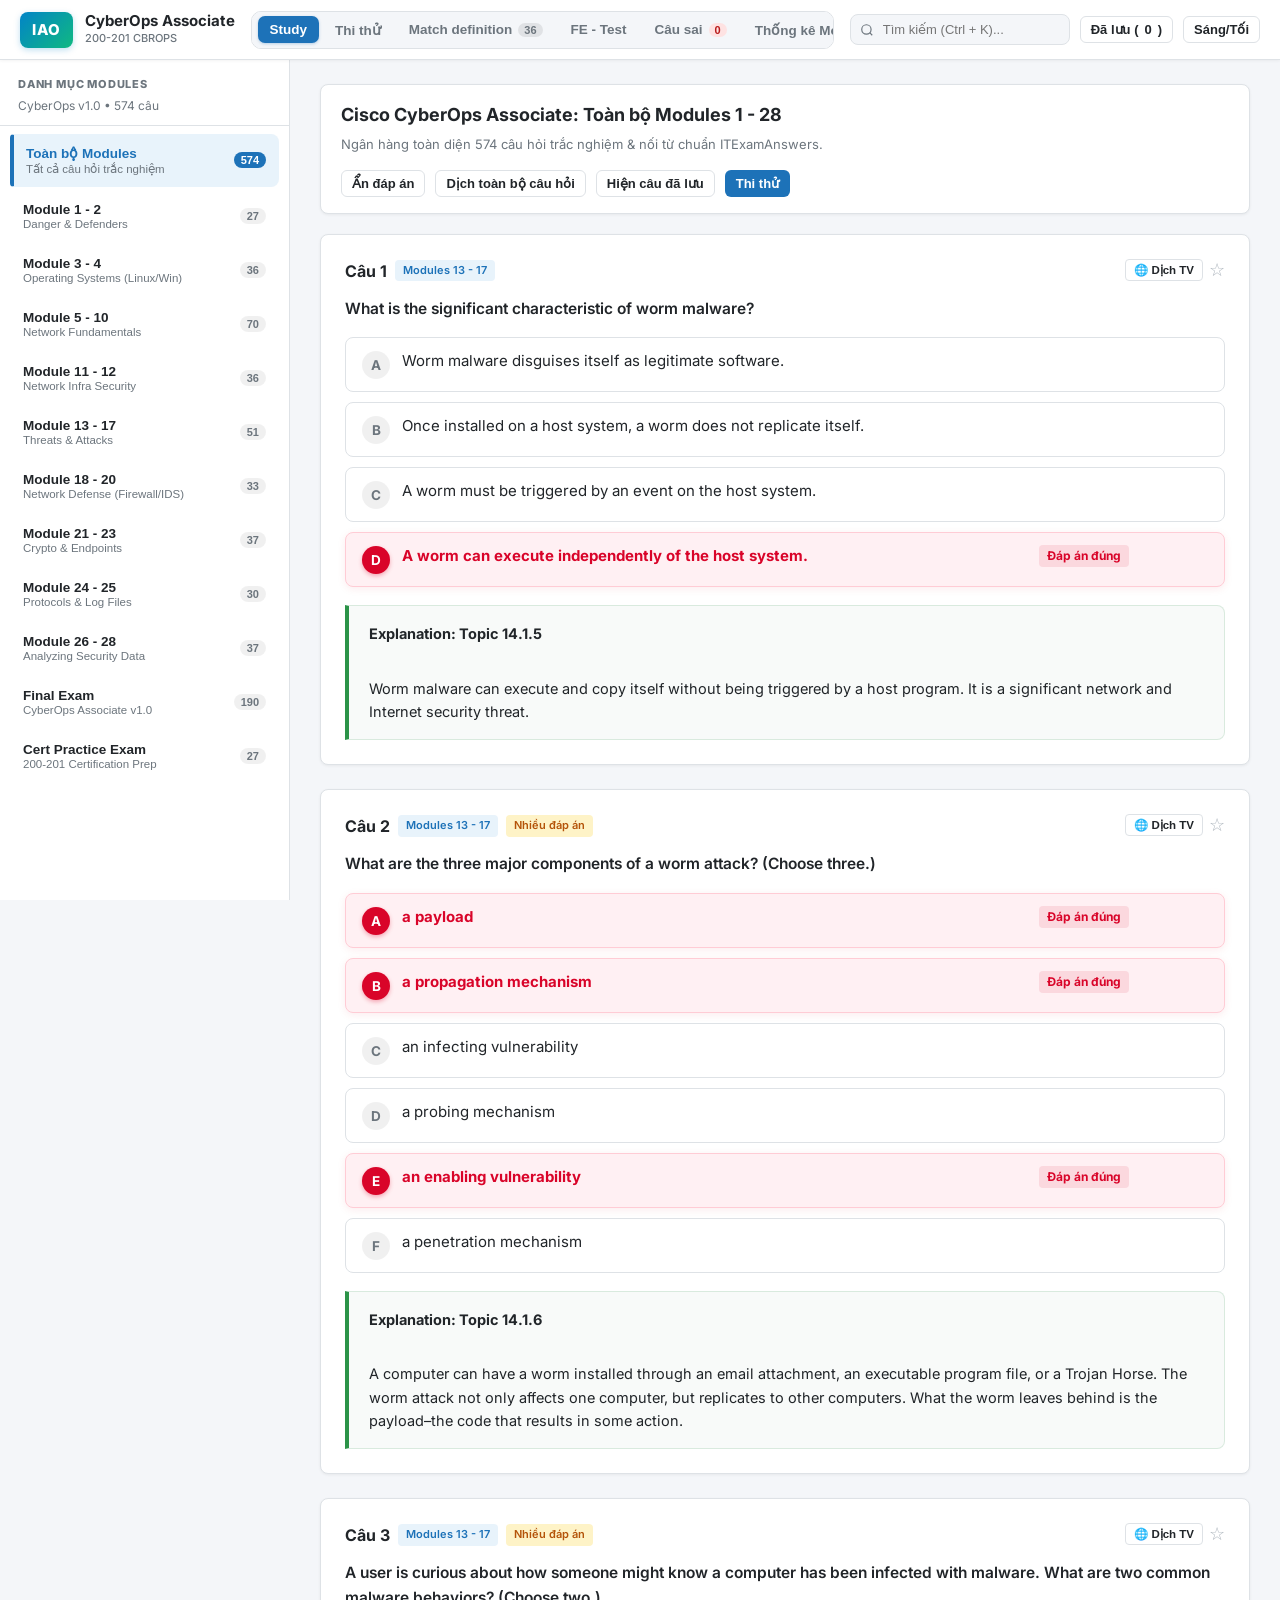
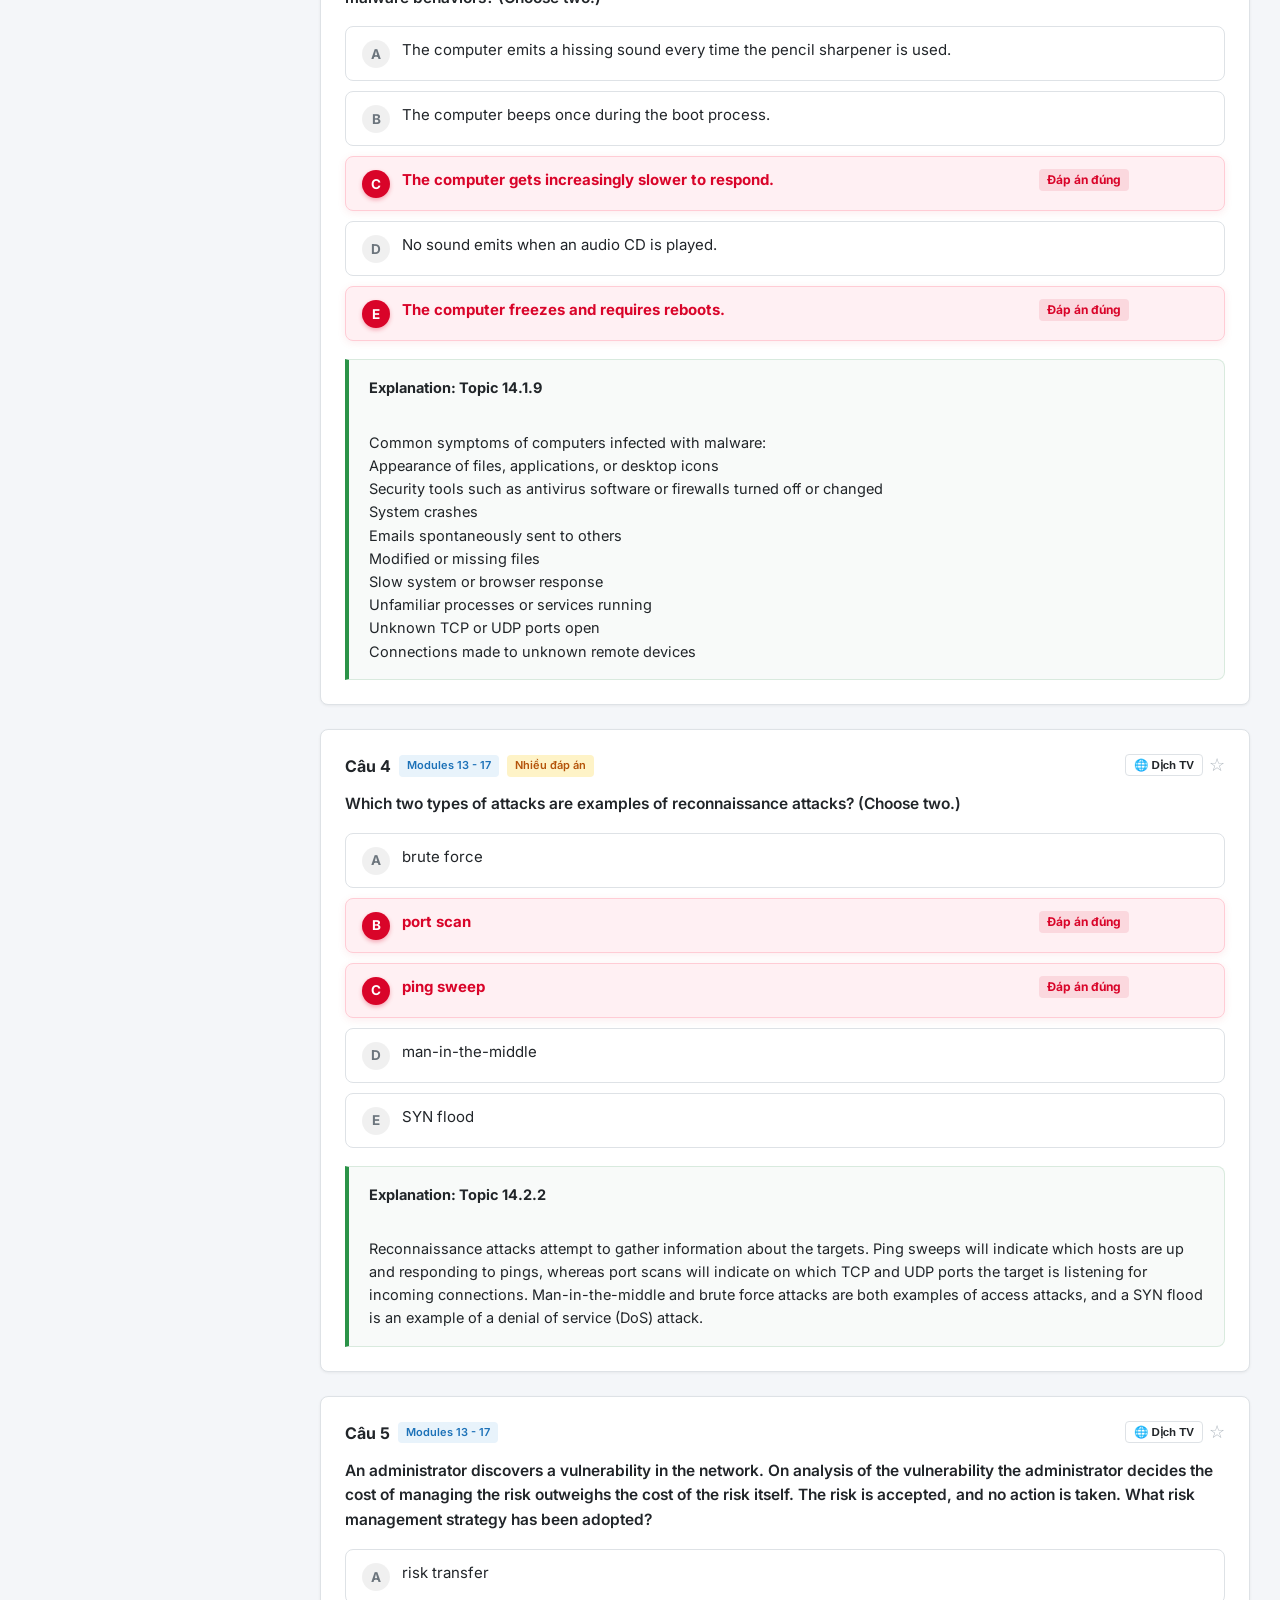
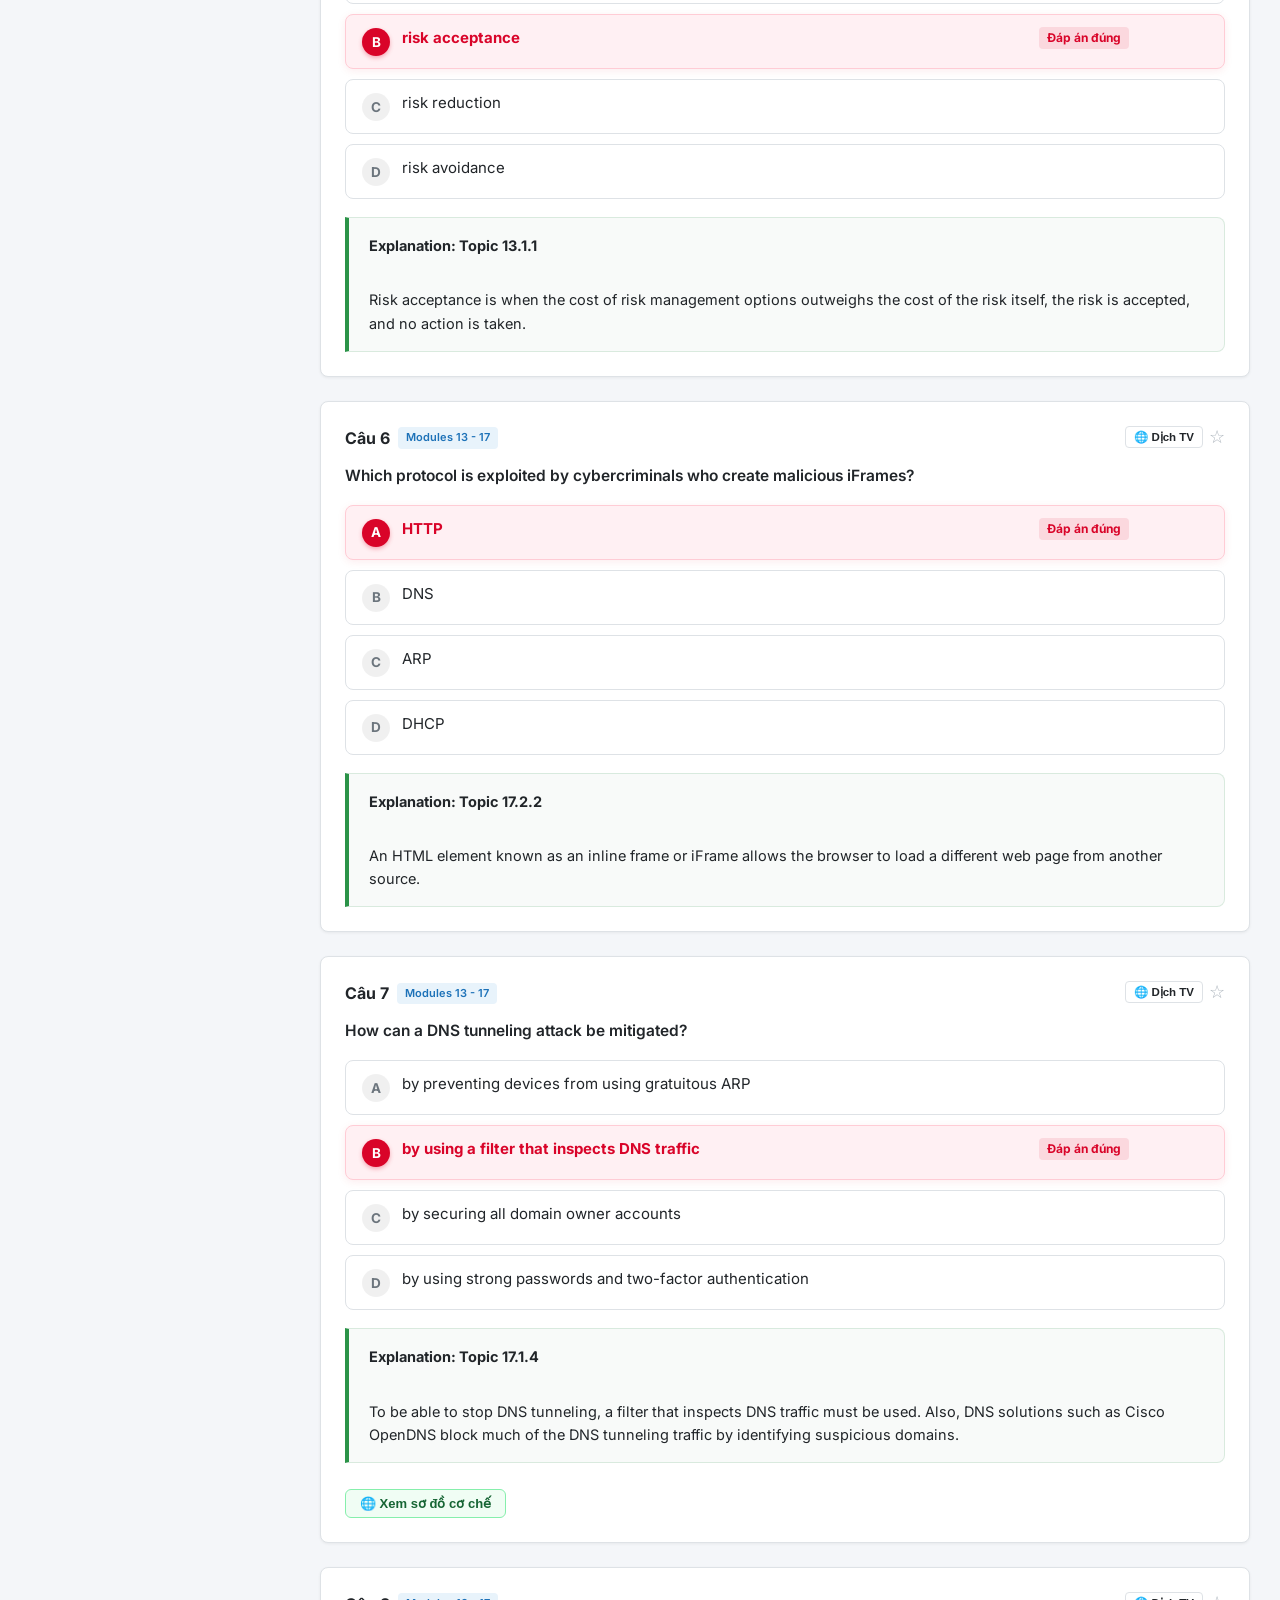
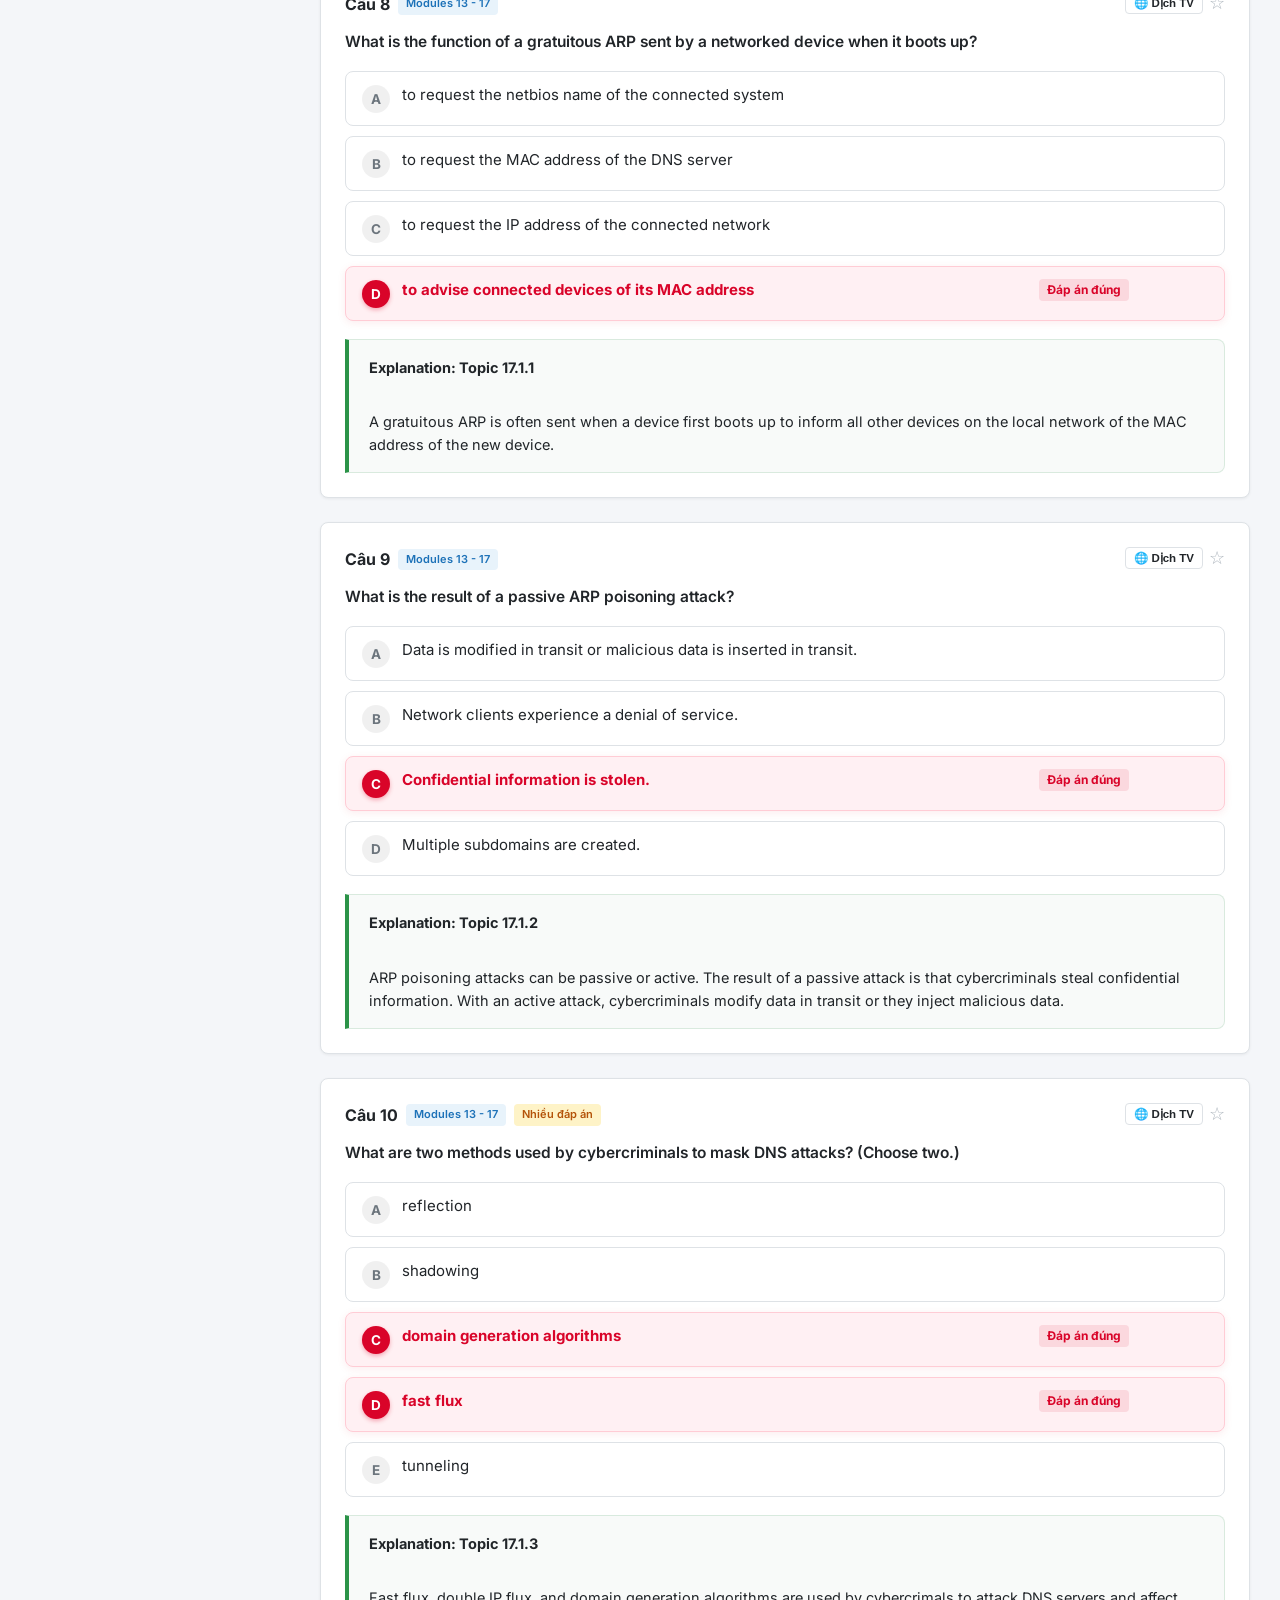
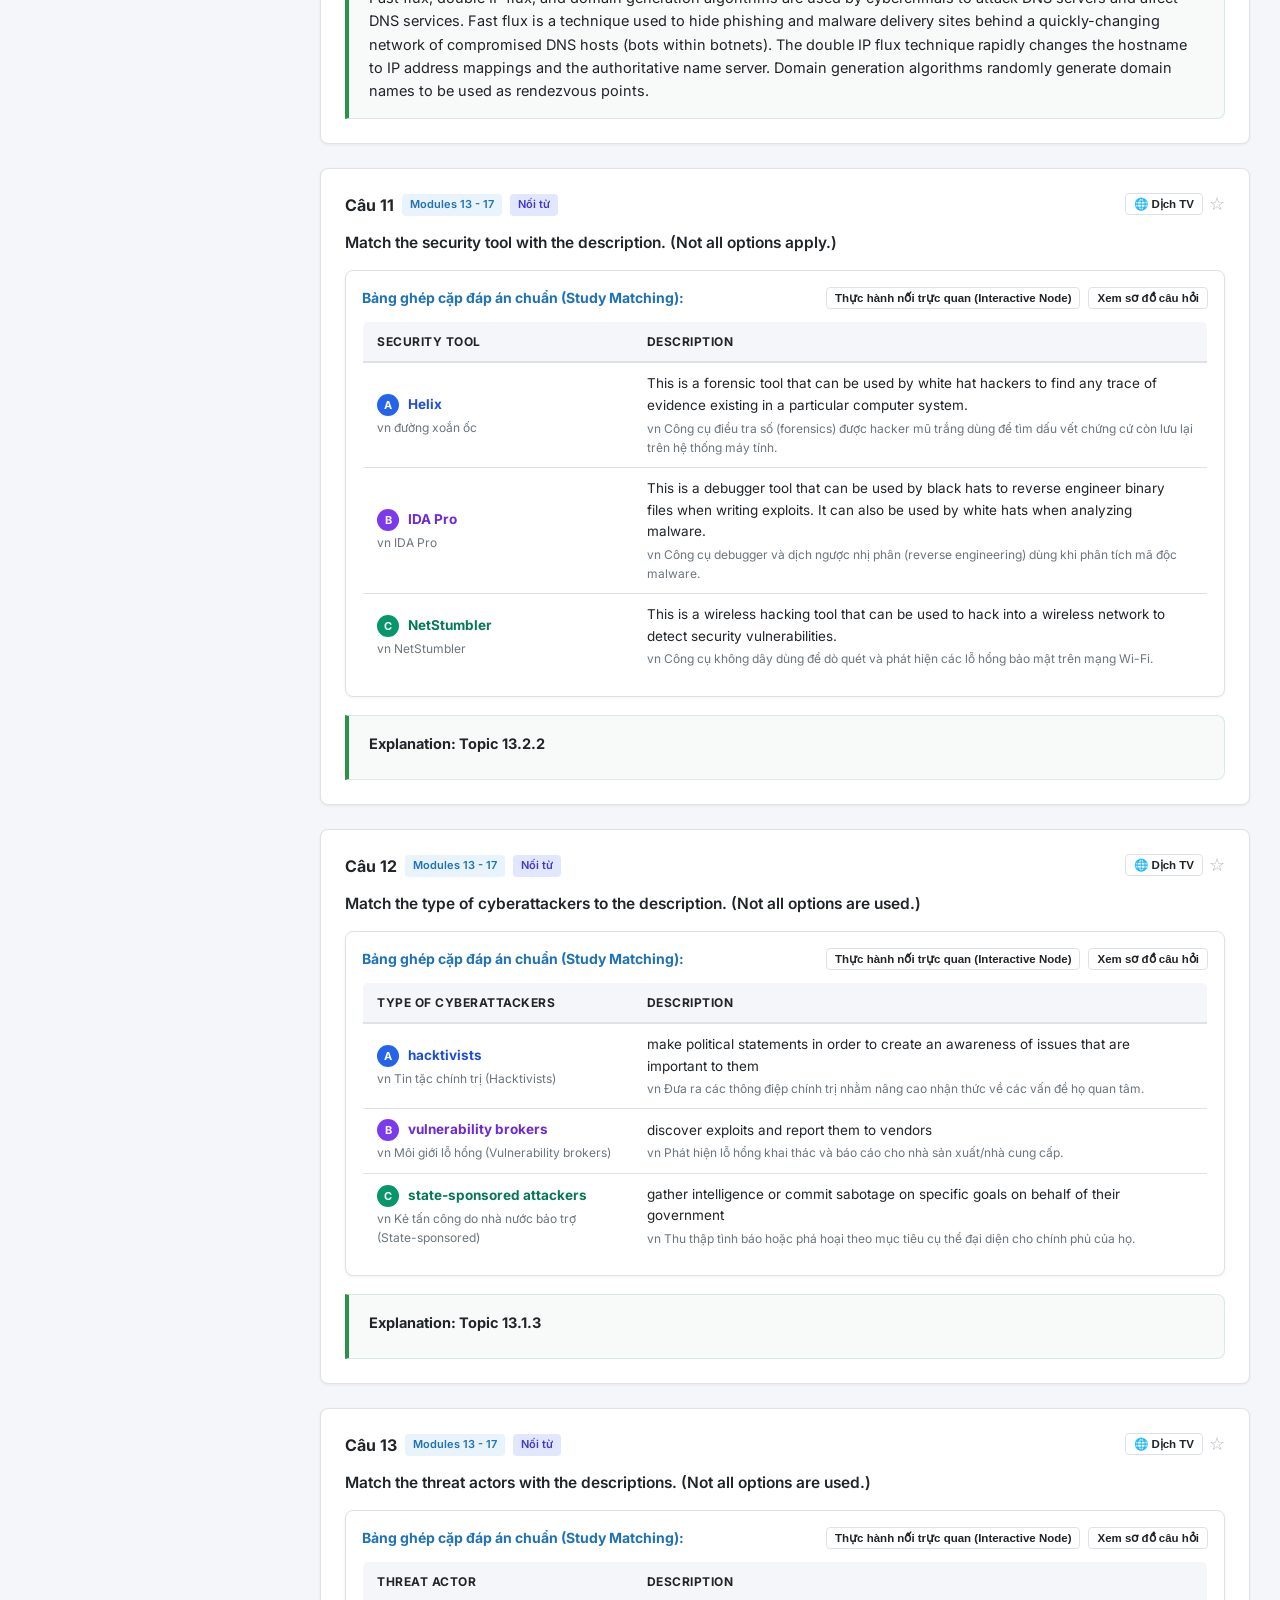
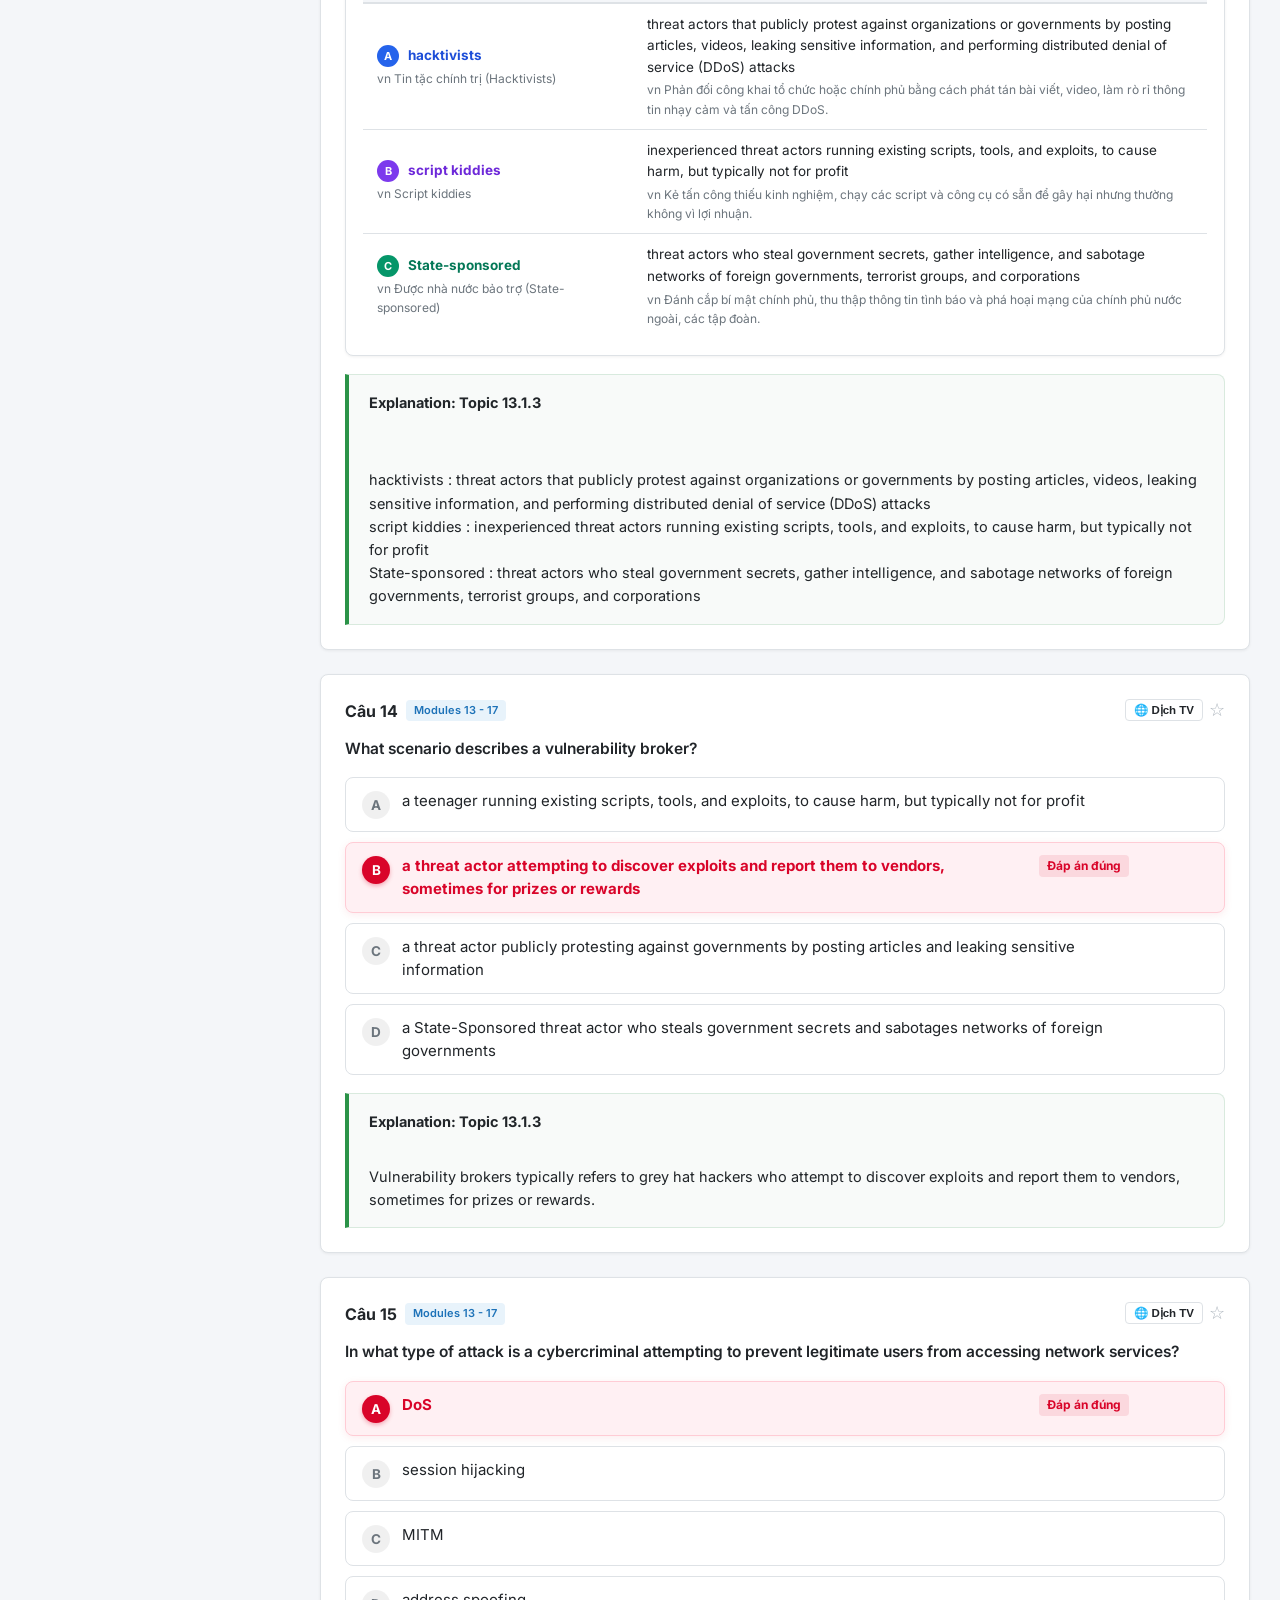
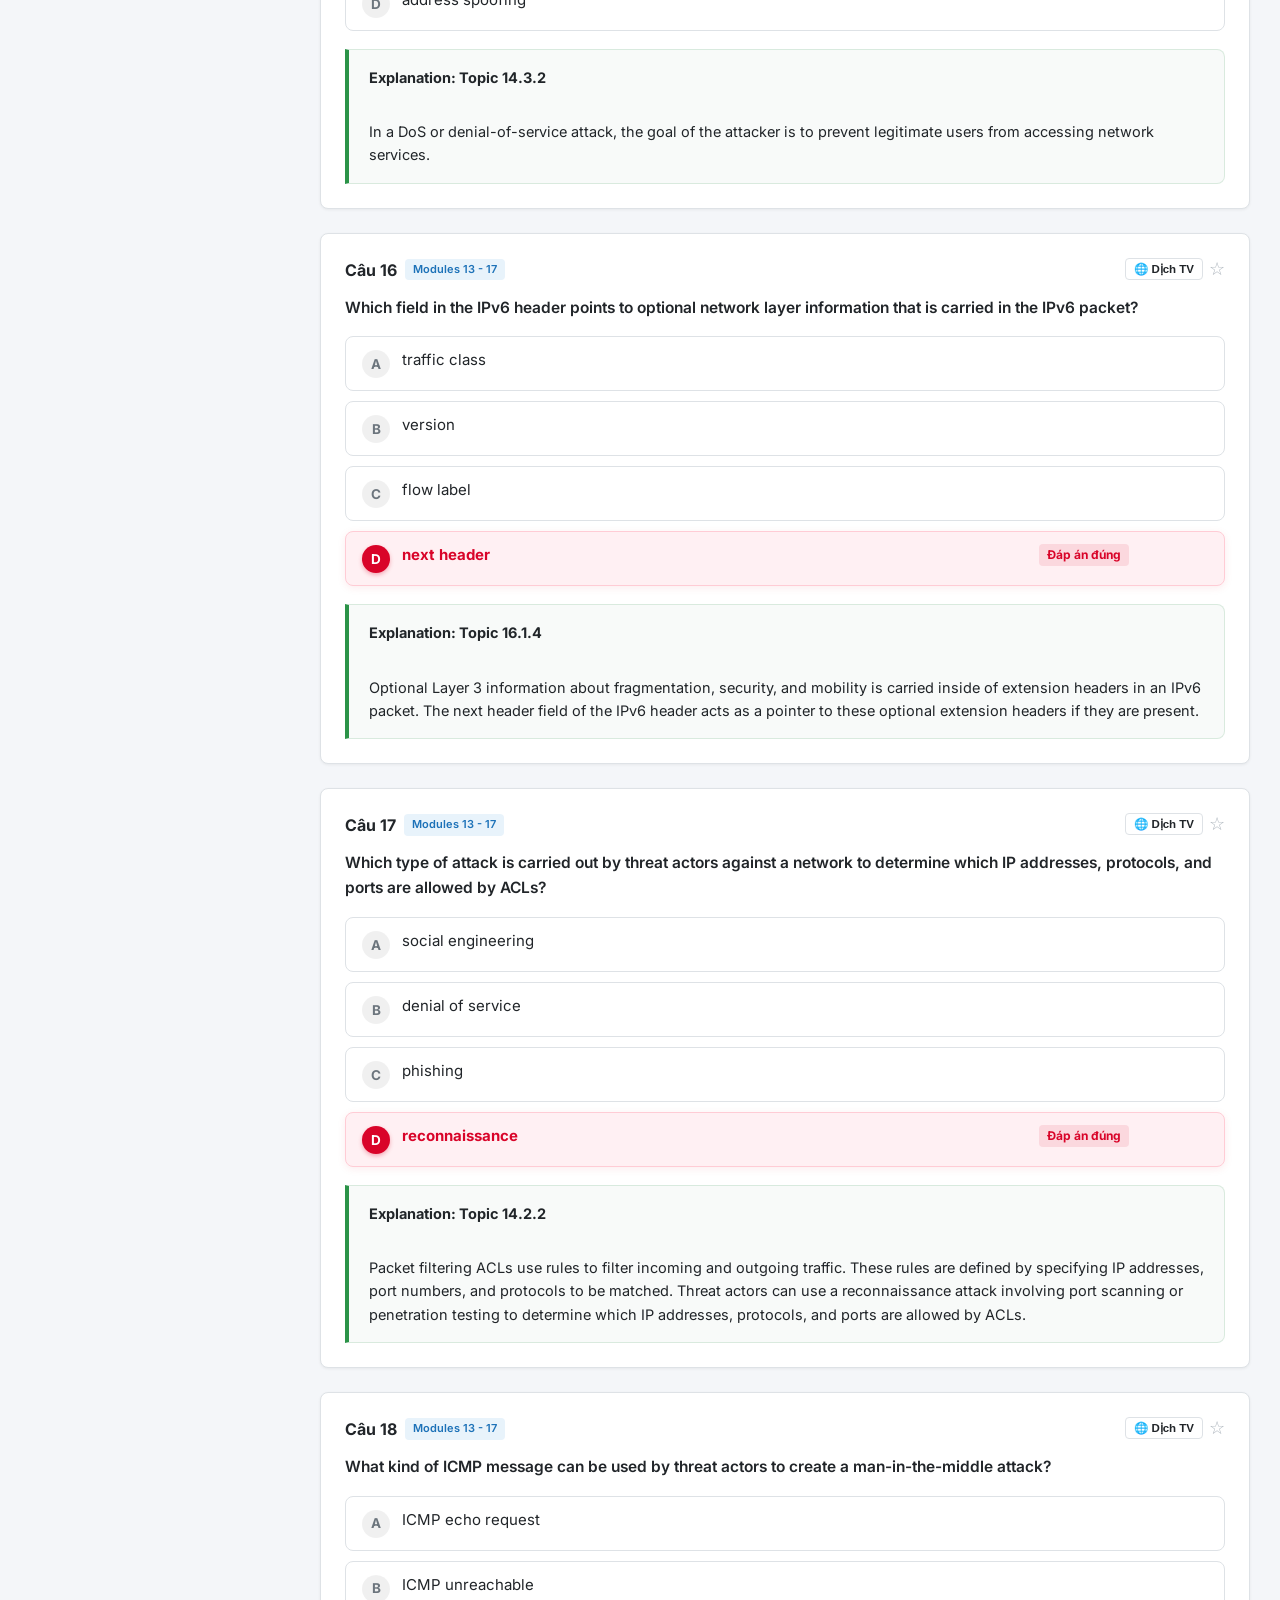
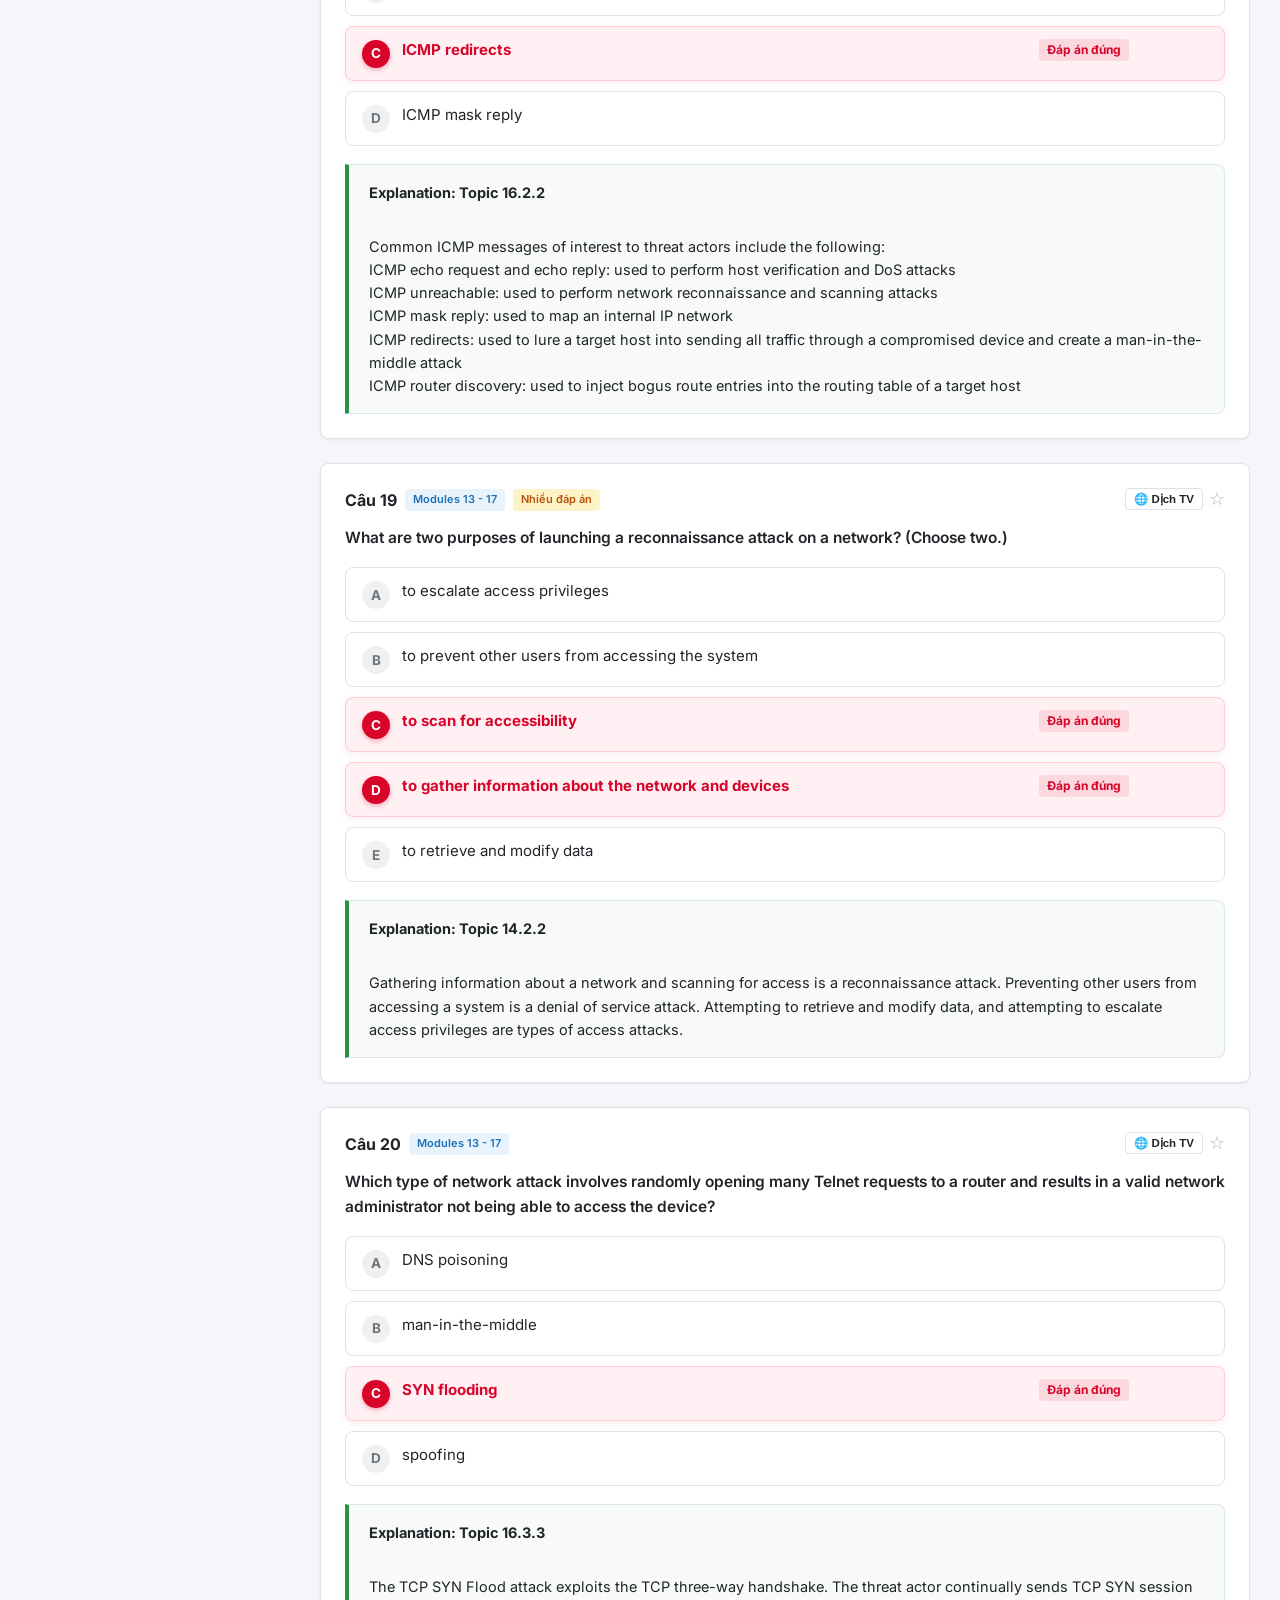
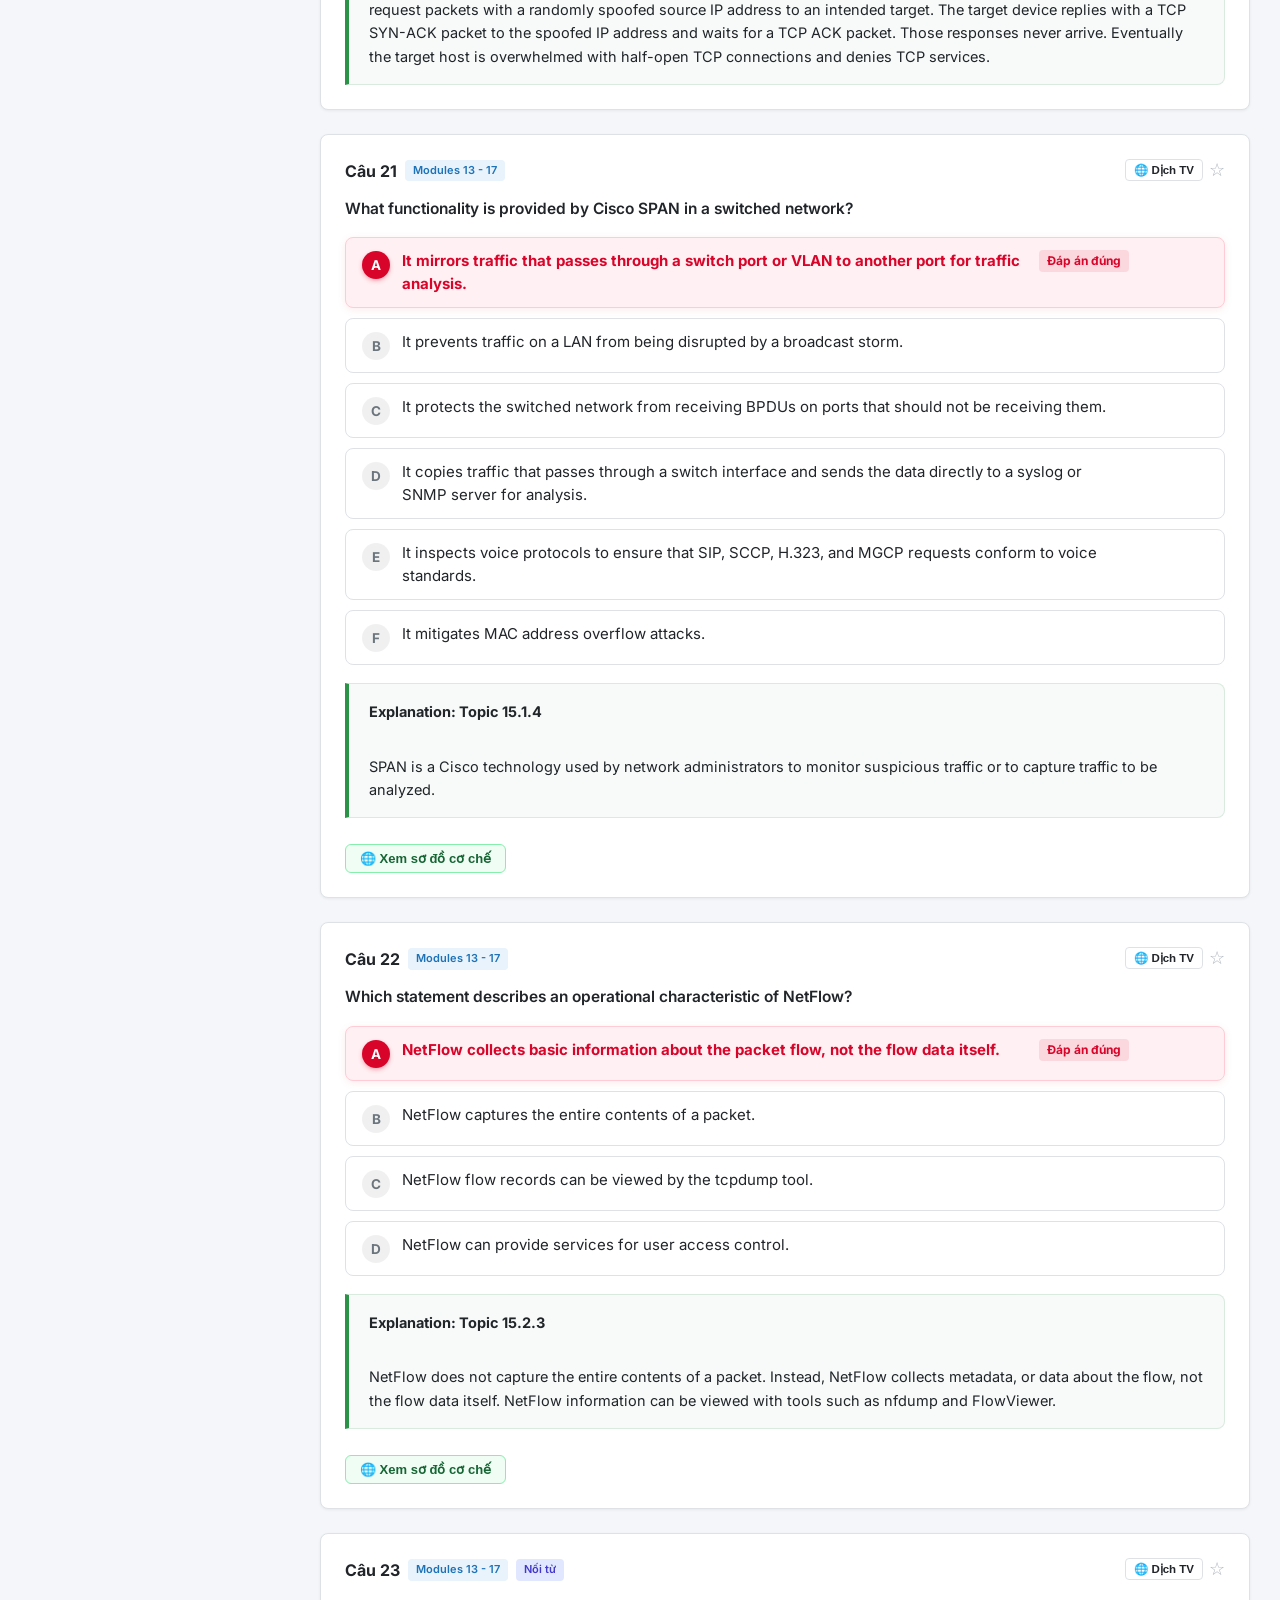
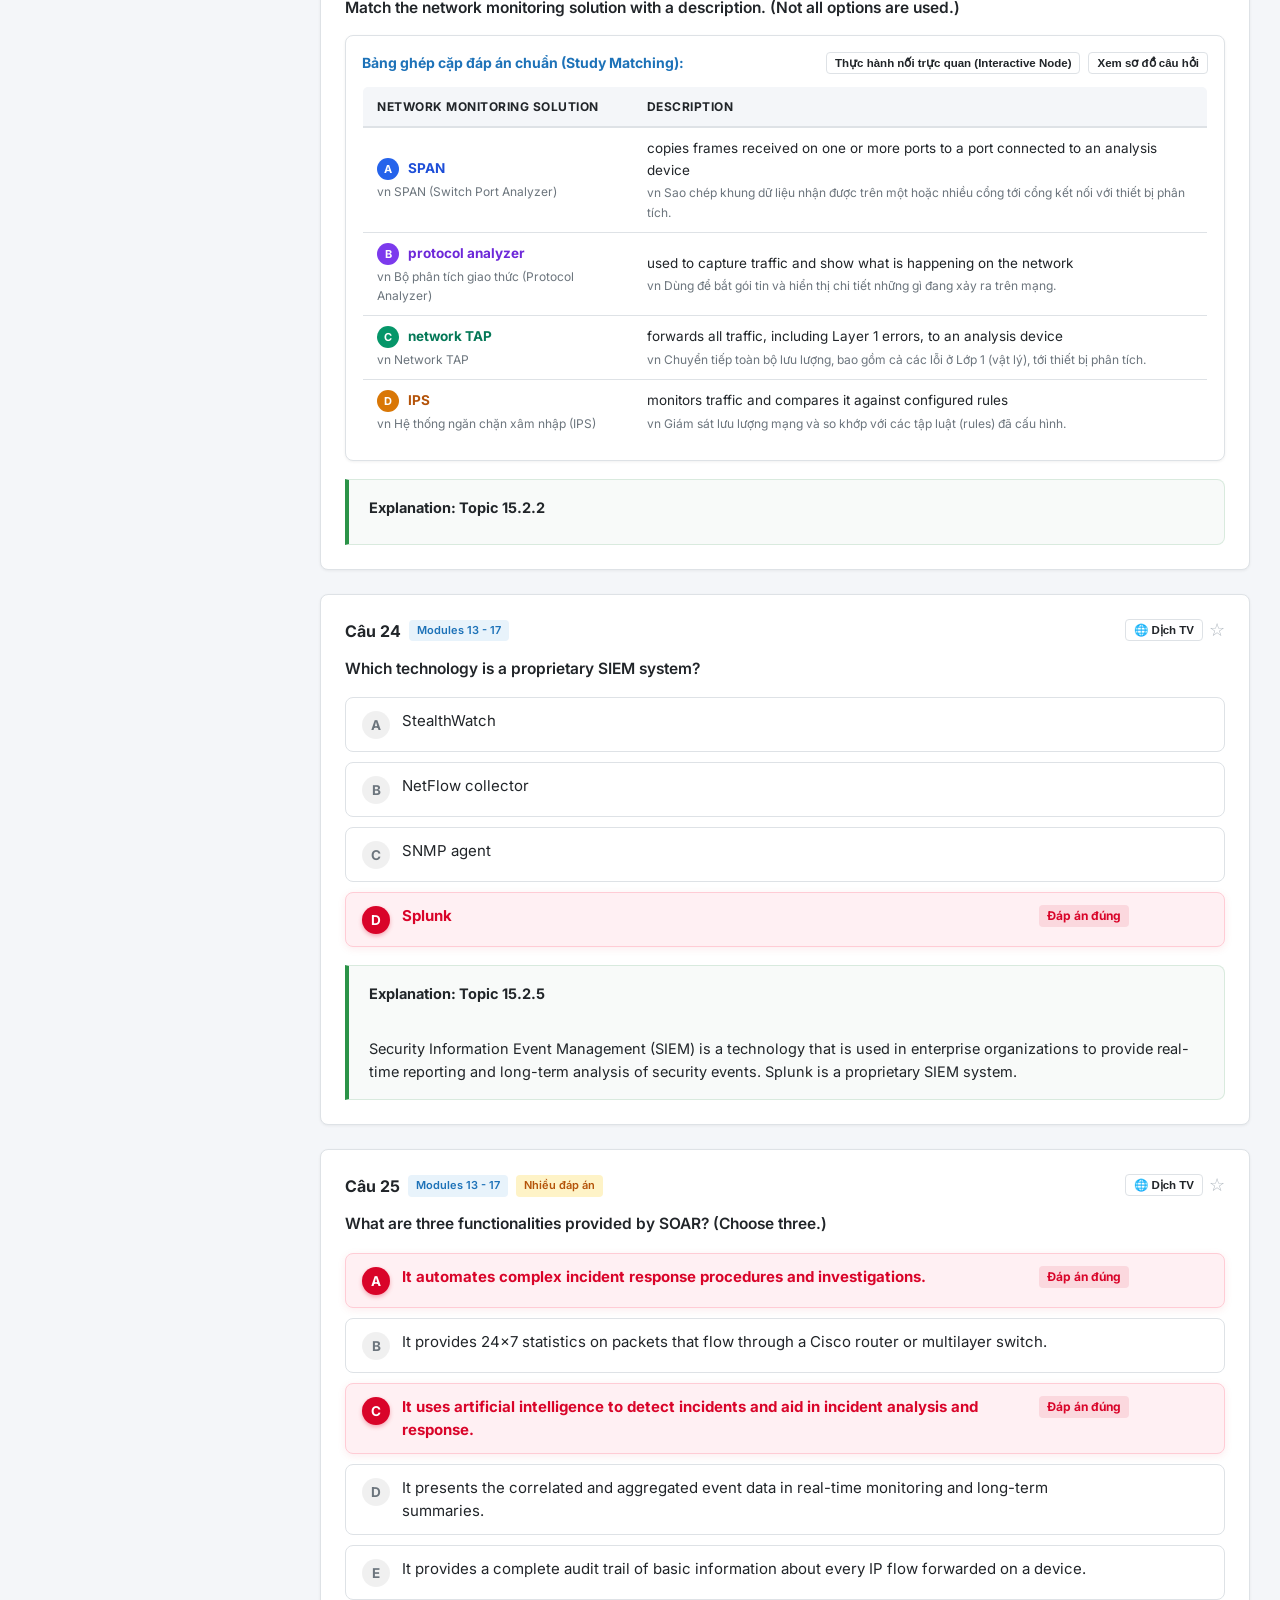
==== commit 4527520f: "update buton Sáng/Tối" ====
--- a/FE-IAO/index.html
+++ b/FE-IAO/index.html
@@ -49,7 +49,7 @@
 
         <button class="btn btn-outline btn-sm topbar-tool-btn" id="starredBtn" title="Xem danh sách câu đã lưu">Đã lưu (<span id="starredCount">0</span>)</button>
 
-        <button class="btn btn-outline btn-sm" id="themeToggleBtn" title="Chuyển chế độ Sáng / Tối">Giao diện</button>
+        <button class="btn btn-outline btn-sm" id="themeToggleBtn" title="Chuyển chế độ Sáng / Tối">Sáng/Tối</button>
 
         <!-- Mobile sidebar hamburger toggle -->
         <button class="btn-icon mobile-menu-btn" id="mobileSidebarToggle" title="Mở danh mục Module">
--- a/FE-IAO/style.css
+++ b/FE-IAO/style.css
@@ -3011,3 +3011,170 @@
   gap: 10px;
   margin-top: 8px;
 }
+
+
+/* ==========================================================================
+   LIVE MOTION SIMULATION (Mo phong luong chuyen dong goi tin SVG theo buoc)
+   ========================================================================== */
+.live-motion-wrap {
+  margin: 14px 0 16px 0;
+  border: 1px solid var(--border-color, #e2e8f0);
+  border-radius: 8px;
+  background: #f8fafc;
+  padding: 14px;
+  overflow: hidden;
+  box-shadow: inset 0 1px 3px rgba(0,0,0,0.03);
+}
+[data-theme="dark"] .live-motion-wrap {
+  background: #0b1329;
+  border-color: #1e293b;
+}
+
+.live-motion-header {
+  display: flex;
+  justify-content: space-between;
+  align-items: center;
+  margin-bottom: 10px;
+  padding: 0 4px;
+}
+.live-motion-title {
+  font-size: 12px;
+  font-weight: 700;
+  text-transform: uppercase;
+  letter-spacing: 0.5px;
+  color: var(--text-muted, #64748b);
+}
+
+.live-motion-canvas {
+  width: 100%;
+  height: auto;
+  max-height: 190px;
+  display: block;
+  user-select: none;
+}
+
+.motion-link-line {
+  stroke: #cbd5e1;
+  stroke-width: 2.5;
+  stroke-dasharray: 4 2;
+  transition: all 0.3s ease;
+}
+[data-theme="dark"] .motion-link-line {
+  stroke: #334155;
+}
+.motion-link-line.active-link {
+  stroke: #2563eb;
+  stroke-width: 3.5;
+  stroke-dasharray: none;
+}
+[data-theme="dark"] .motion-link-line.active-link {
+  stroke: #60a5fa;
+}
+
+.motion-link-label {
+  font-size: 10px;
+  font-family: var(--font-mono, monospace);
+  fill: #64748b;
+  font-weight: 600;
+}
+[data-theme="dark"] .motion-link-label {
+  fill: #94a3b8;
+}
+
+.motion-node-rect {
+  fill: var(--bg-card, #ffffff);
+  stroke: #cbd5e1;
+  stroke-width: 1.5;
+  transition: all 0.3s ease;
+}
+[data-theme="dark"] .motion-node-rect {
+  fill: #1e293b;
+  stroke: #334155;
+}
+.motion-node-group.active-node .motion-node-rect {
+  stroke: #2563eb;
+  stroke-width: 2.5;
+  fill: #eff6ff;
+  filter: drop-shadow(0 0 8px rgba(37,99,235,0.25));
+}
+[data-theme="dark"] .motion-node-group.active-node .motion-node-rect {
+  stroke: #60a5fa;
+  fill: #1e3a5f;
+  filter: drop-shadow(0 0 8px rgba(96,165,250,0.3));
+}
+
+.motion-node-title {
+  font-size: 11.5px;
+  font-weight: 700;
+  fill: var(--text-main, #0f172a);
+}
+[data-theme="dark"] .motion-node-title {
+  fill: #f8fafc;
+}
+.motion-node-sub {
+  font-size: 9.5px;
+  font-family: var(--font-mono, monospace);
+  fill: var(--text-muted, #64748b);
+}
+[data-theme="dark"] .motion-node-sub {
+  fill: #94a3b8;
+}
+
+/* Moving Packet Envelope PDU */
+.motion-packet {
+  transition: transform 1.1s cubic-bezier(0.25, 1, 0.5, 1);
+  will-change: transform;
+  pointer-events: none;
+}
+.motion-packet-box {
+  fill: #1d4ed8;
+  stroke: #ffffff;
+  stroke-width: 1.5;
+  filter: drop-shadow(0 2px 5px rgba(29,78,216,0.35));
+}
+.motion-packet.packet-drop .motion-packet-box {
+  fill: #dc2626;
+  filter: drop-shadow(0 2px 5px rgba(220,38,38,0.35));
+}
+.motion-packet-text {
+  font-size: 9.5px;
+  font-weight: 700;
+  fill: #ffffff;
+  font-family: var(--font-mono, monospace);
+}
+
+/* Live Simulation Console & Controls */
+.motion-console {
+  display: flex;
+  align-items: center;
+  justify-content: space-between;
+  gap: 12px;
+  margin-top: 10px;
+  padding: 8px 12px;
+  background: var(--bg-card, #ffffff);
+  border: 1px solid var(--border-color, #e2e8f0);
+  border-radius: 6px;
+  font-size: 12px;
+}
+[data-theme="dark"] .motion-console {
+  background: #1e293b;
+  border-color: #334155;
+}
+.motion-console-text {
+  font-family: var(--font-mono, monospace);
+  color: var(--text-main, #0f172a);
+  font-weight: 600;
+  overflow: hidden;
+  text-overflow: ellipsis;
+  white-space: nowrap;
+}
+[data-theme="dark"] .motion-console-text {
+  color: #f1f5f9;
+}
+.motion-controls-row {
+  display: flex;
+  gap: 6px;
+  align-items: center;
+  flex-shrink: 0;
+}
+
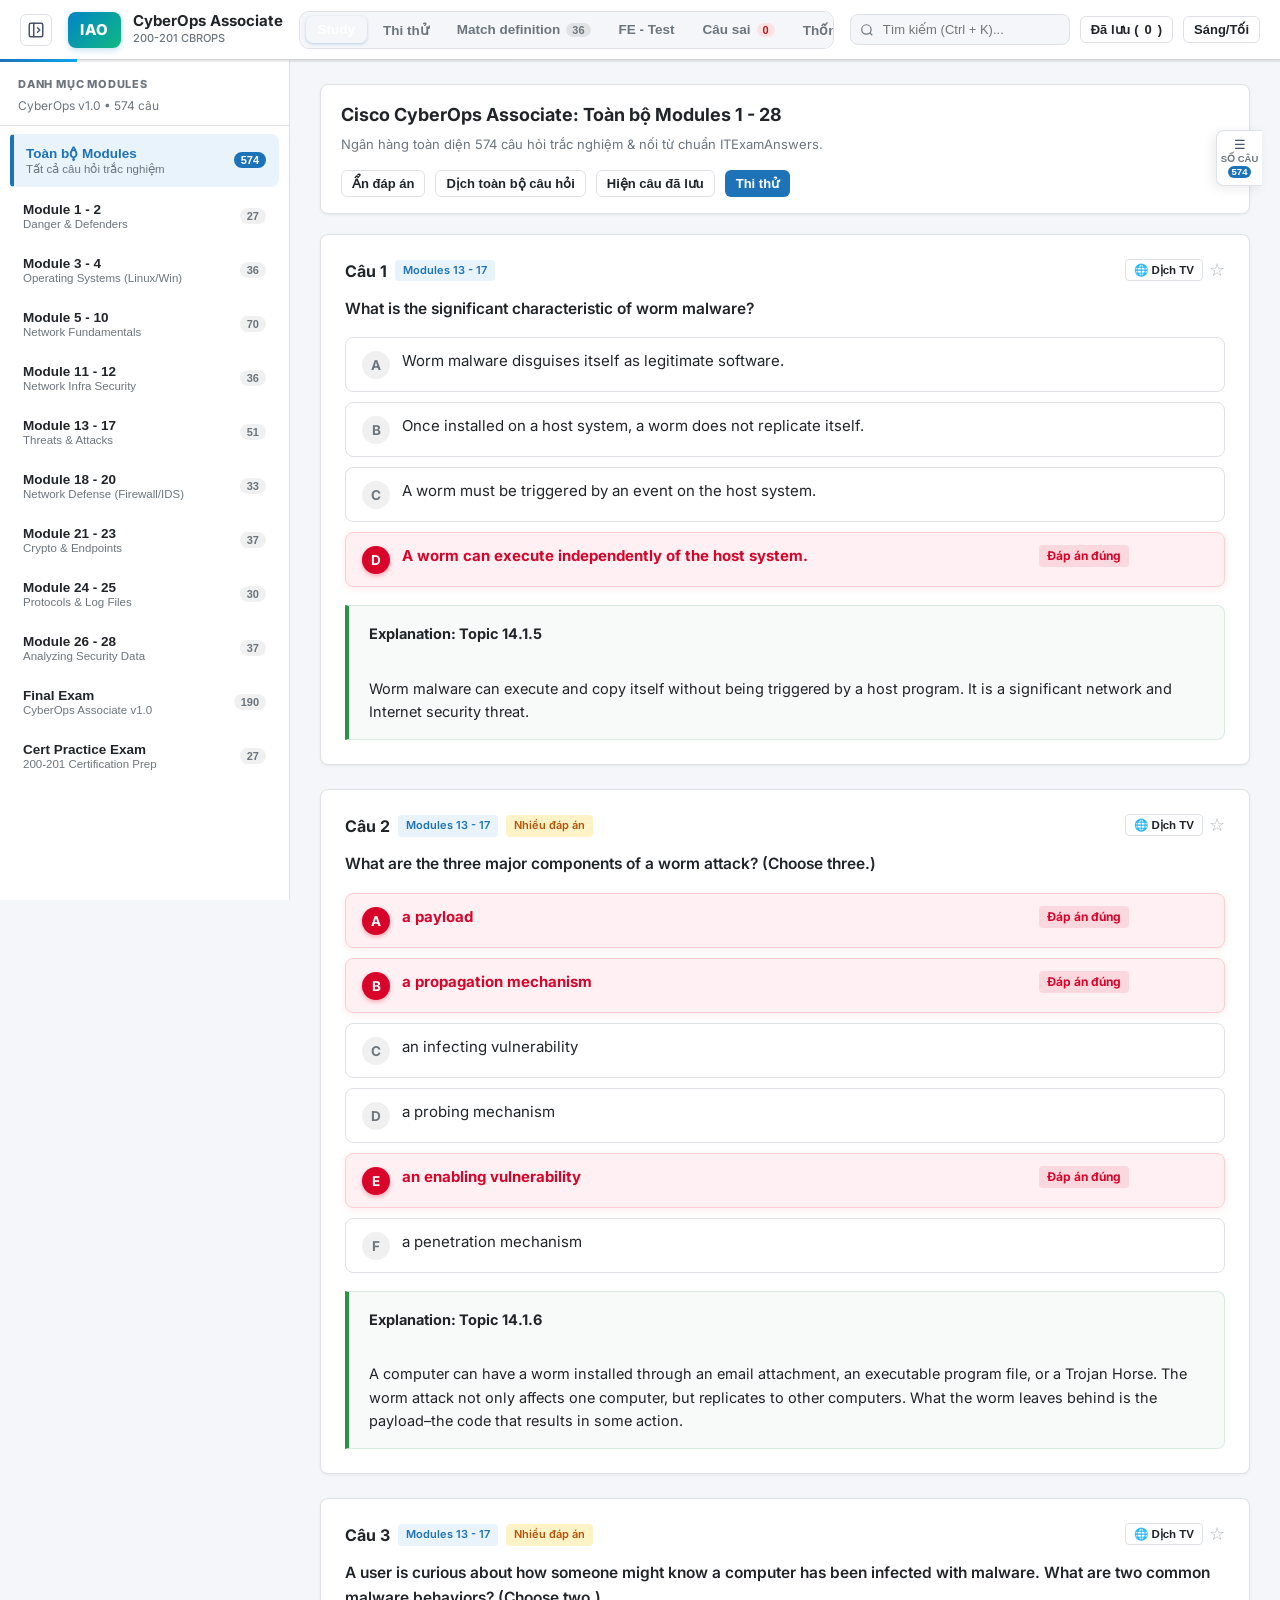
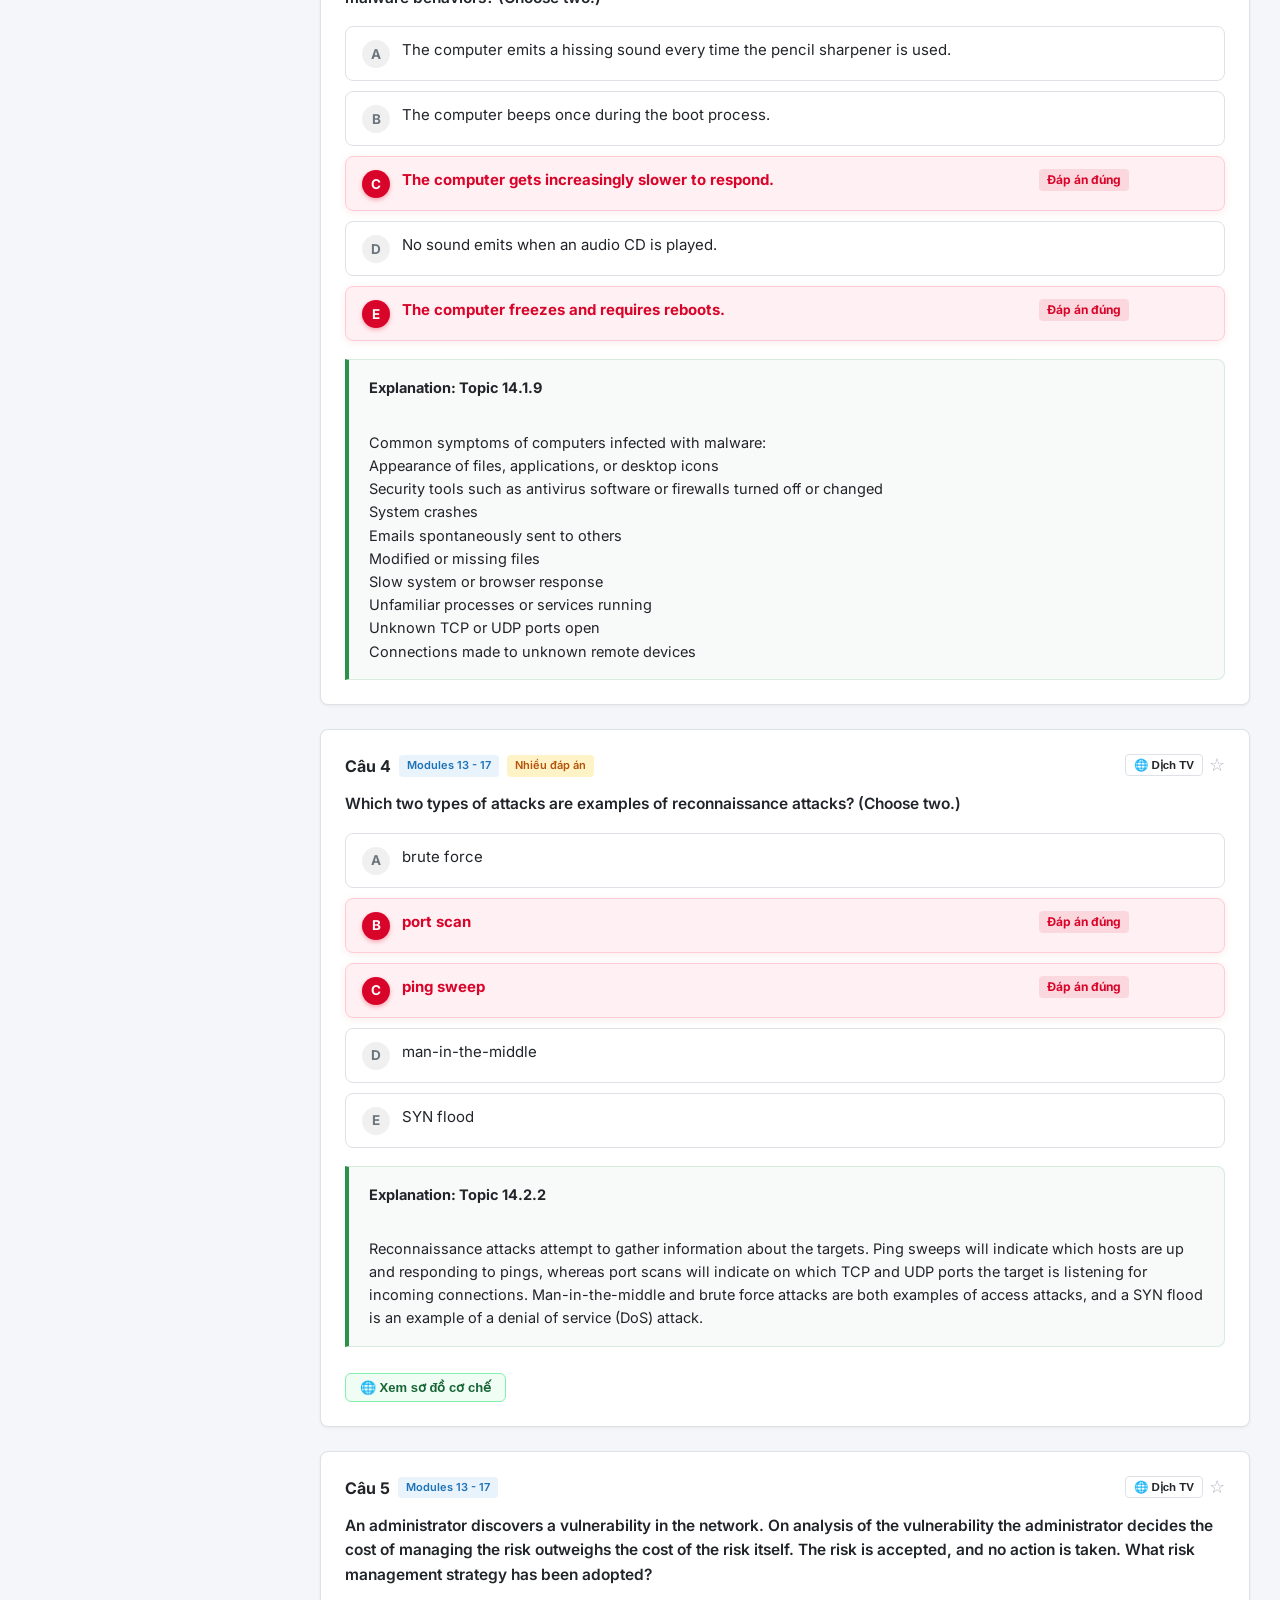
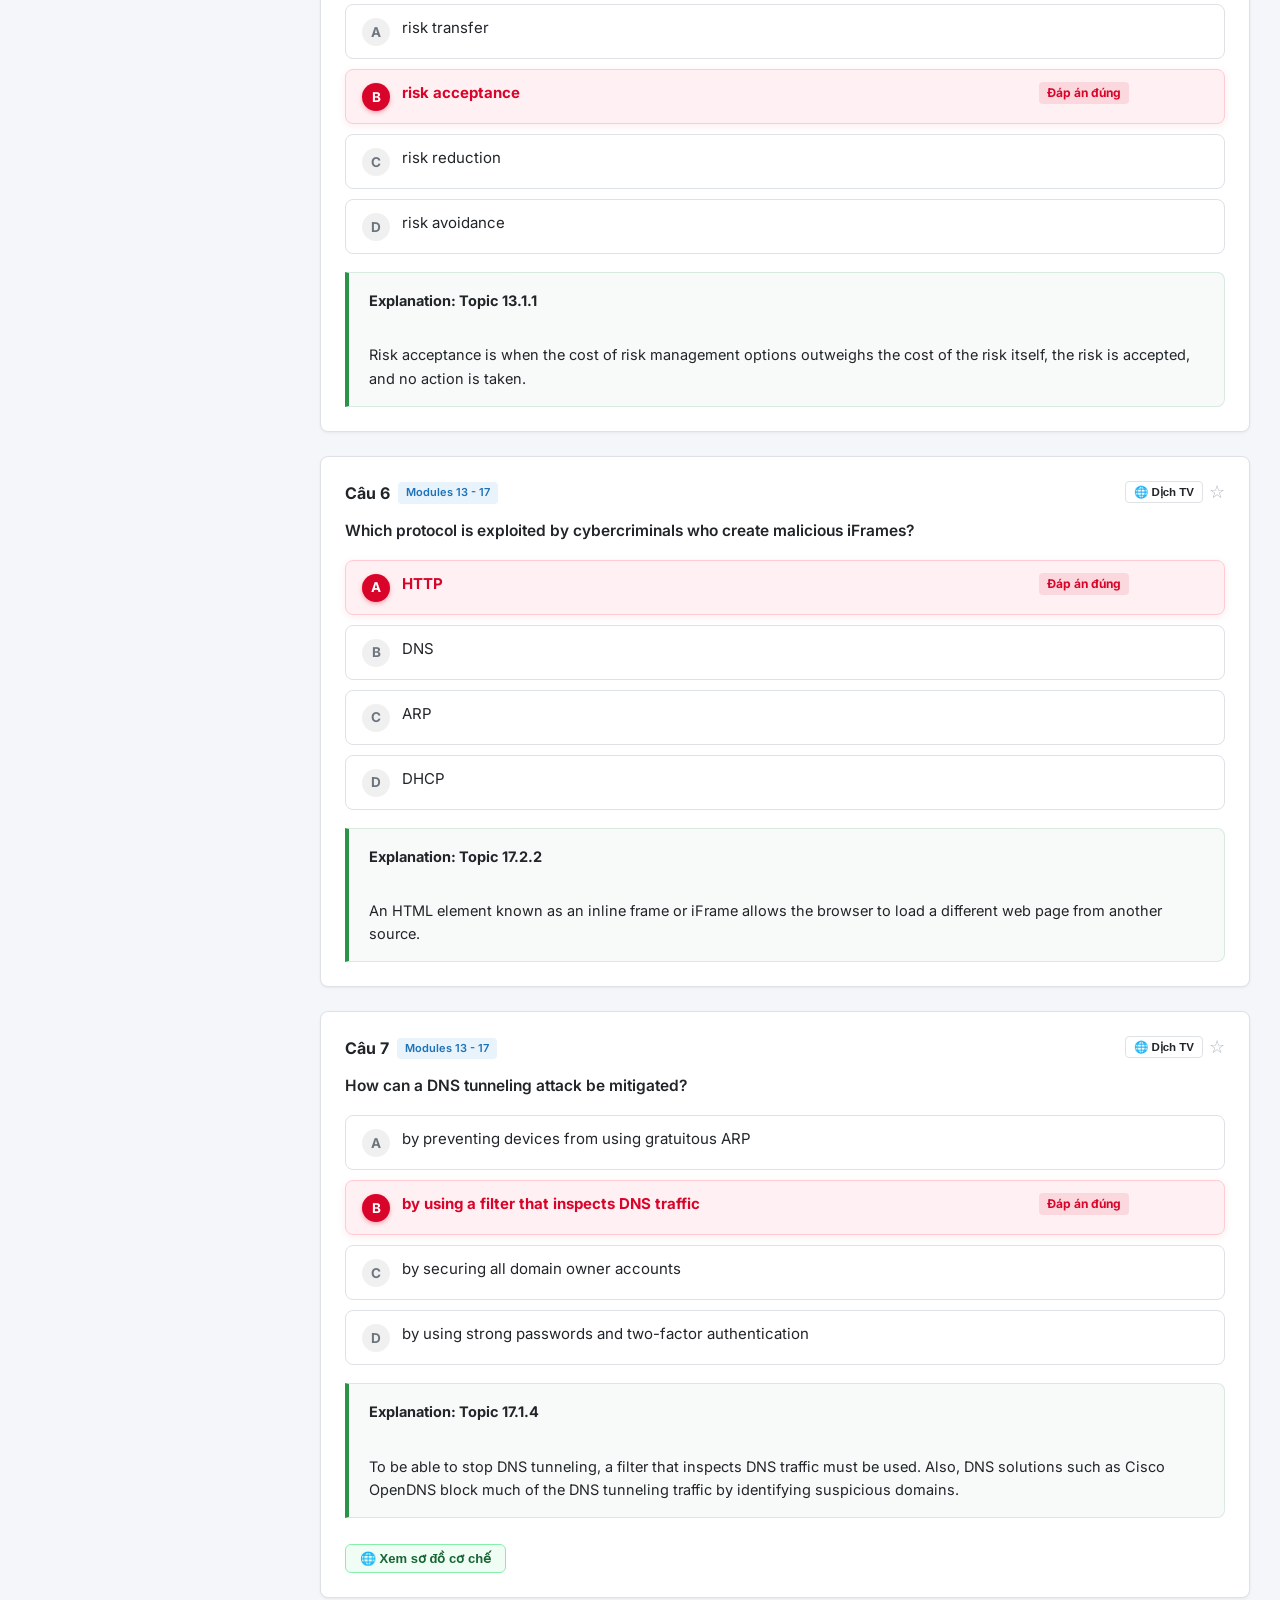
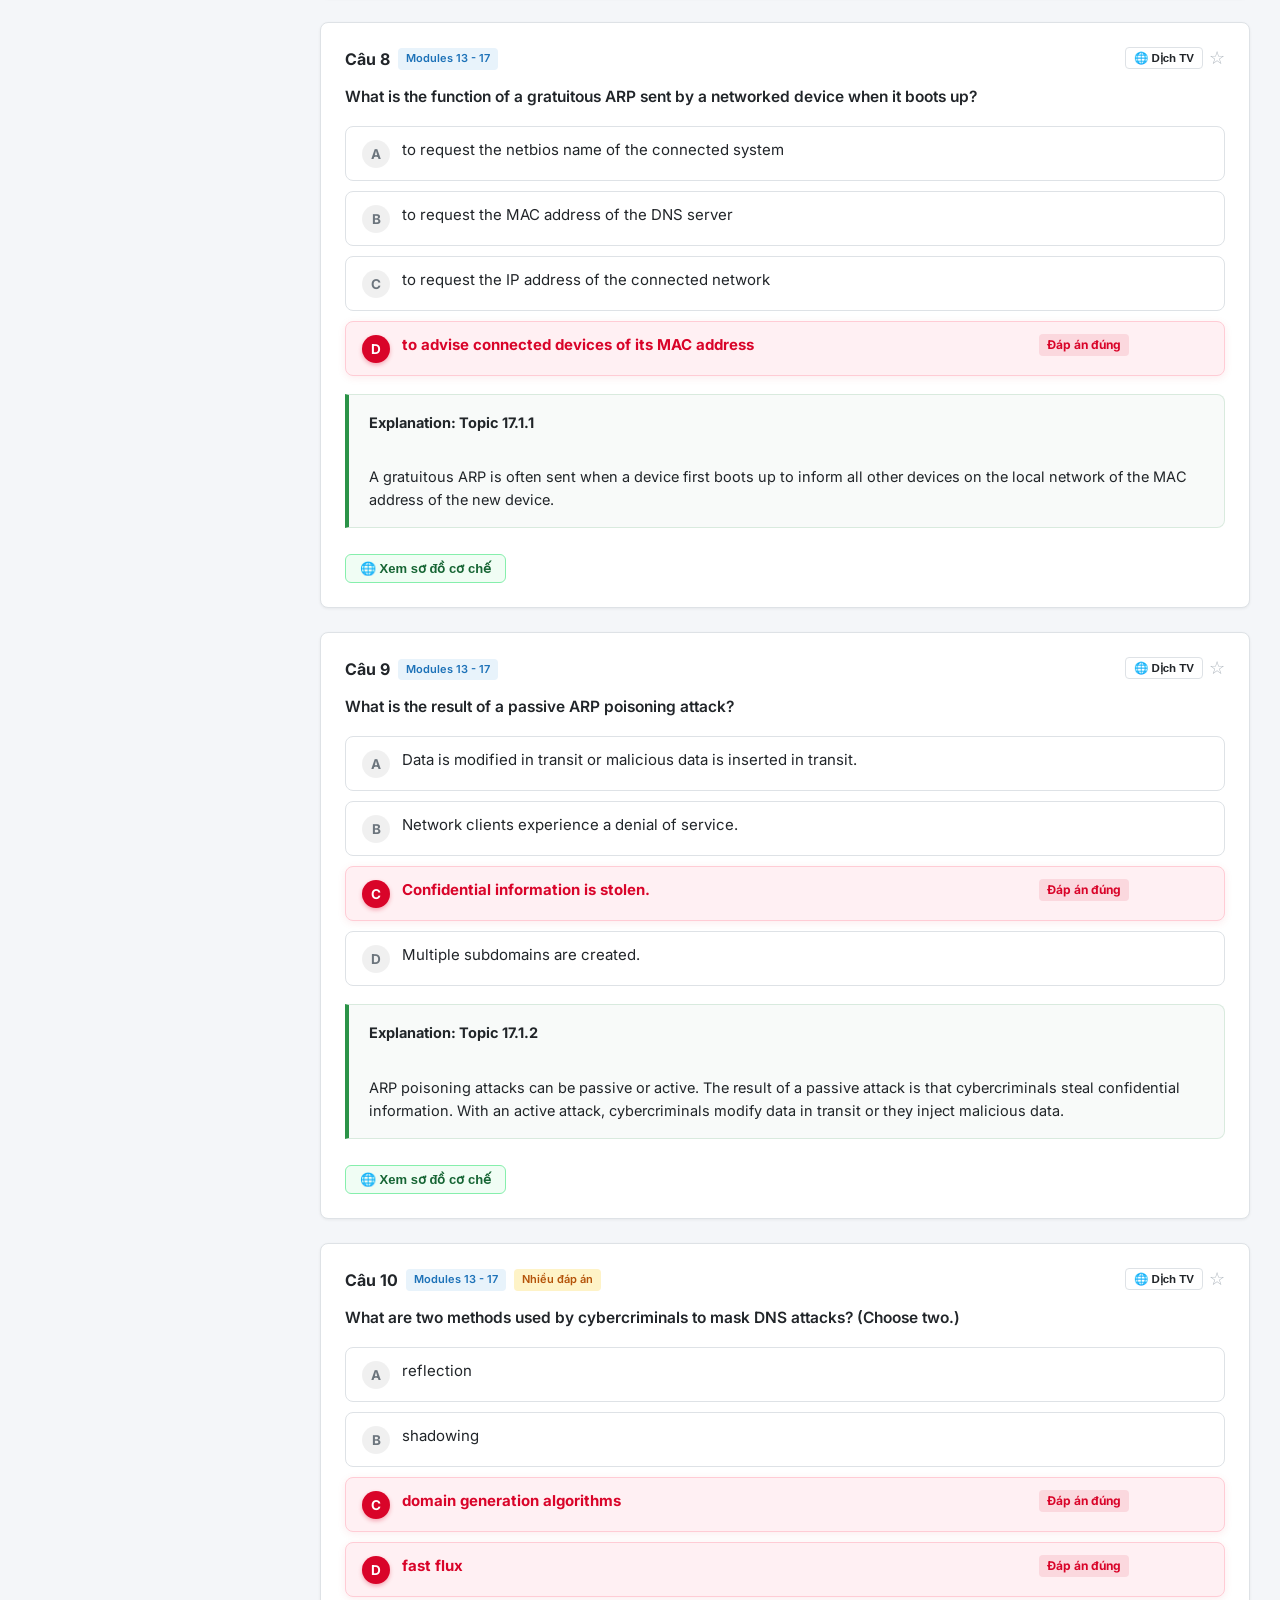
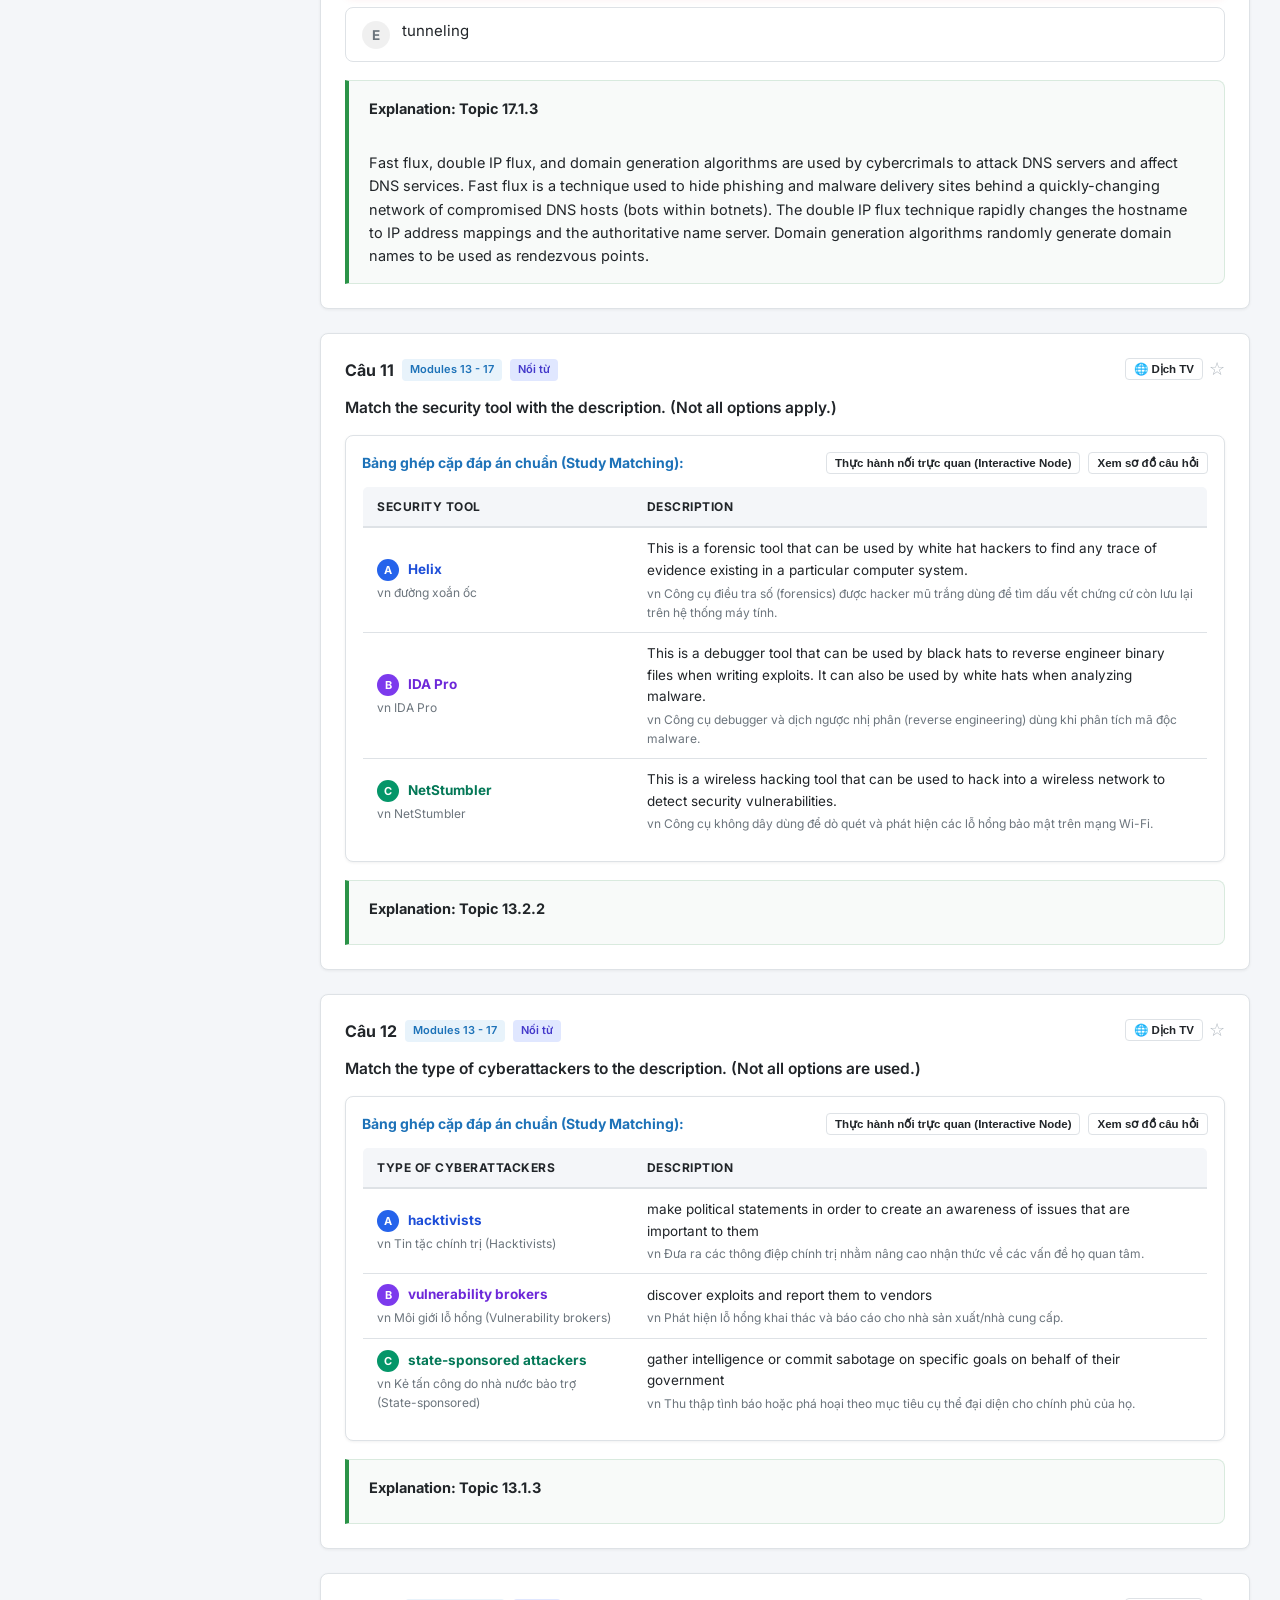
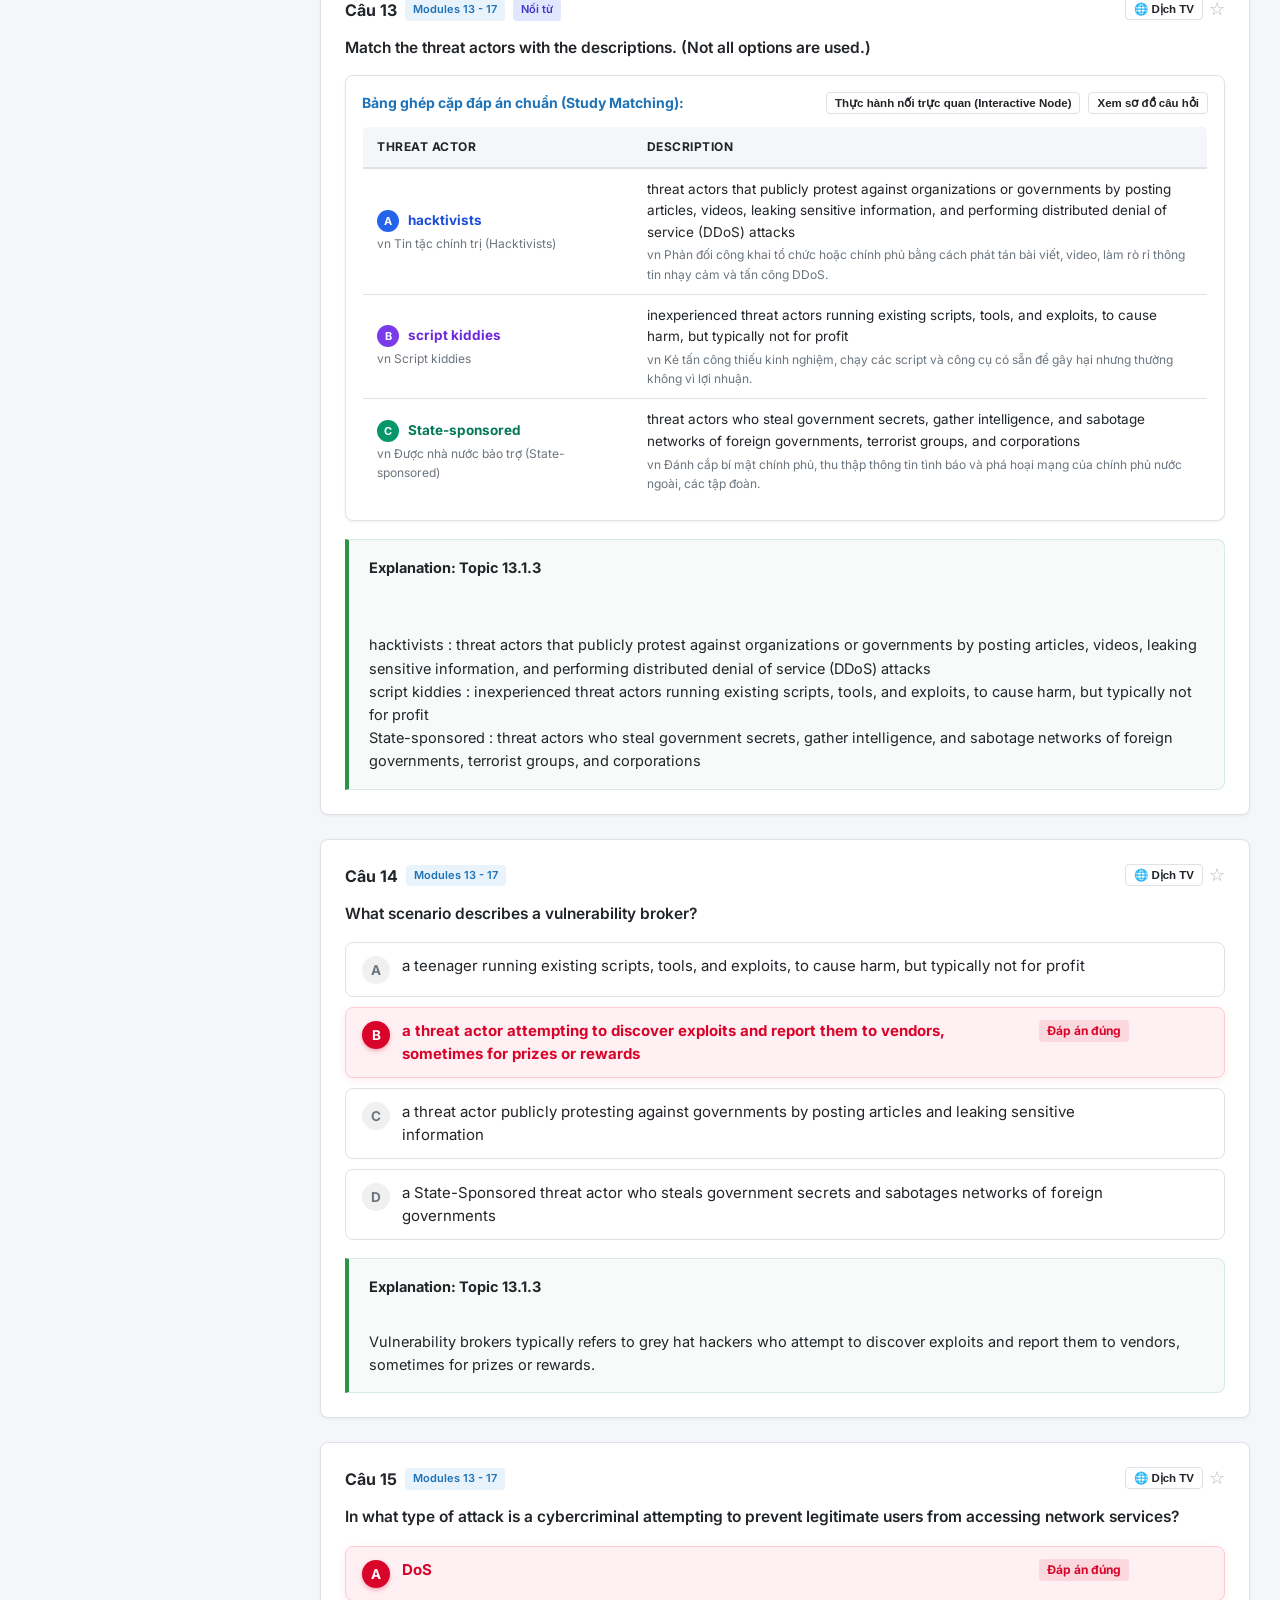
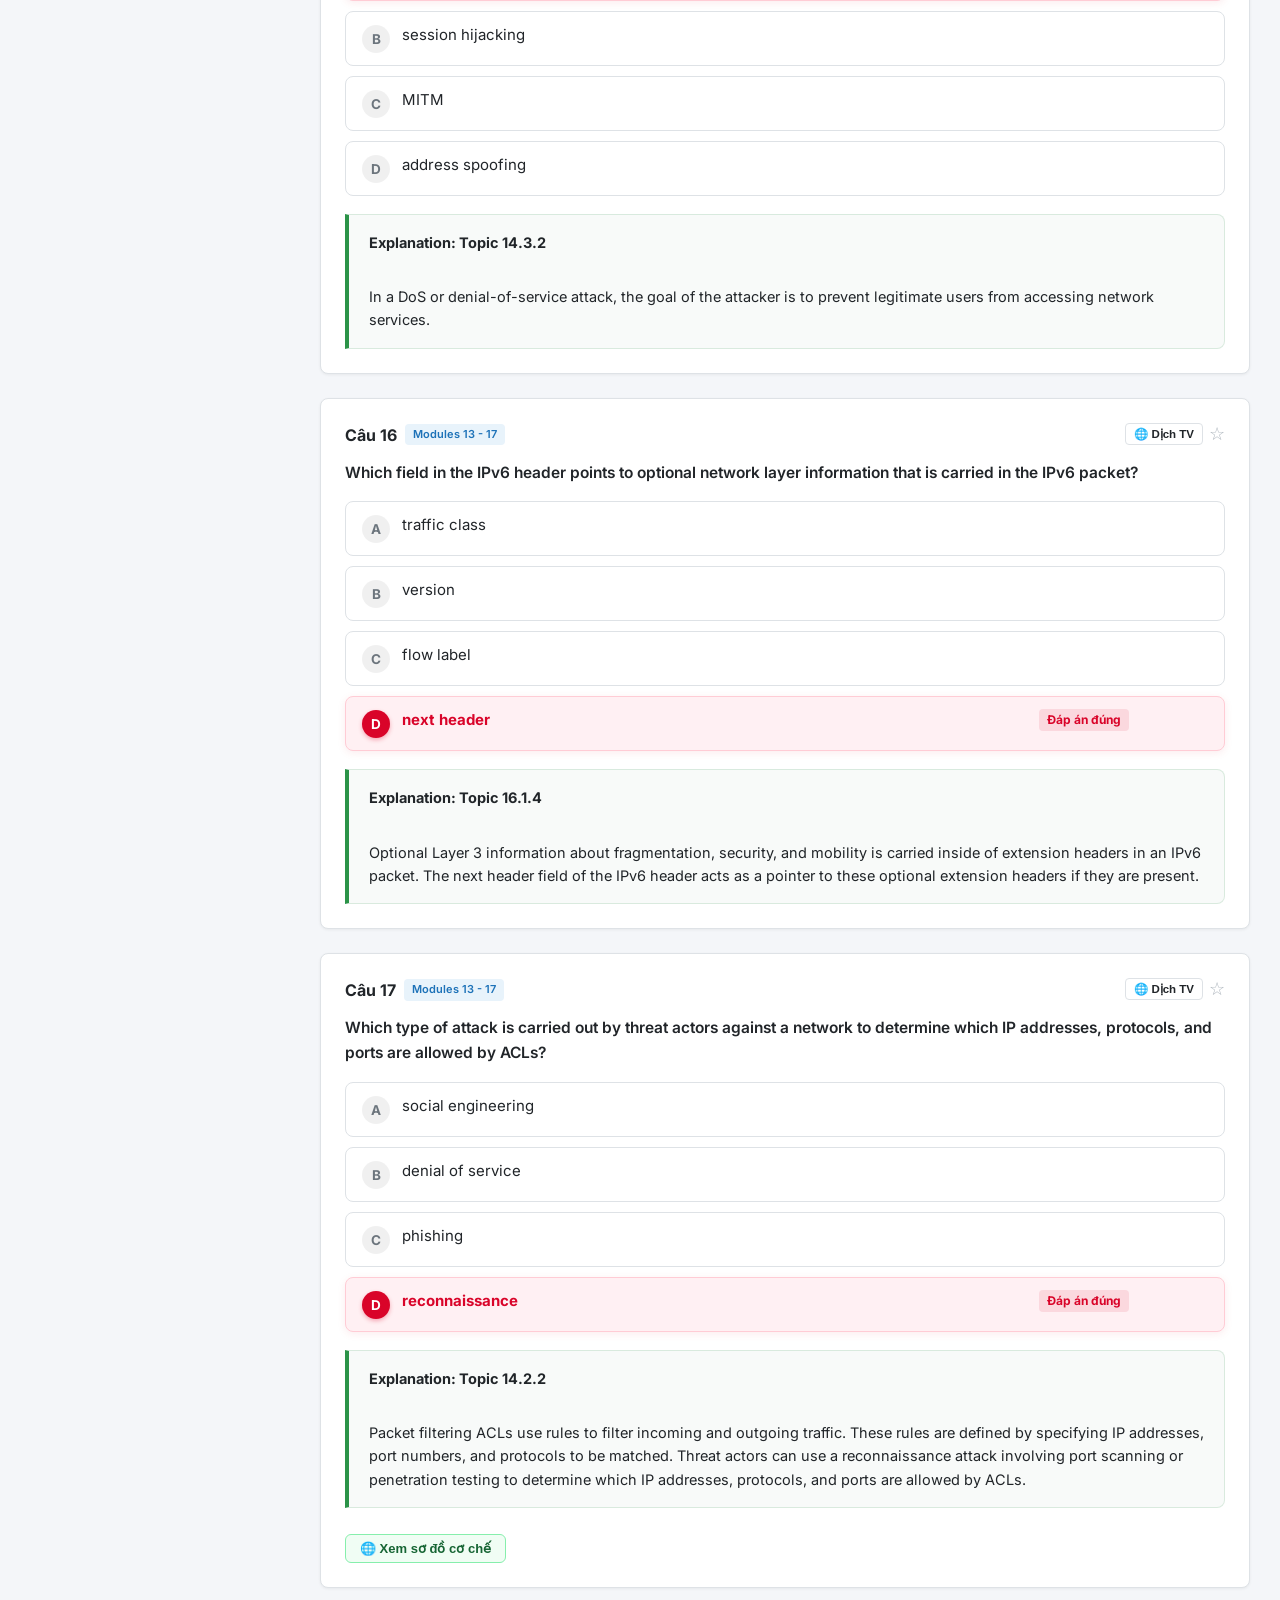
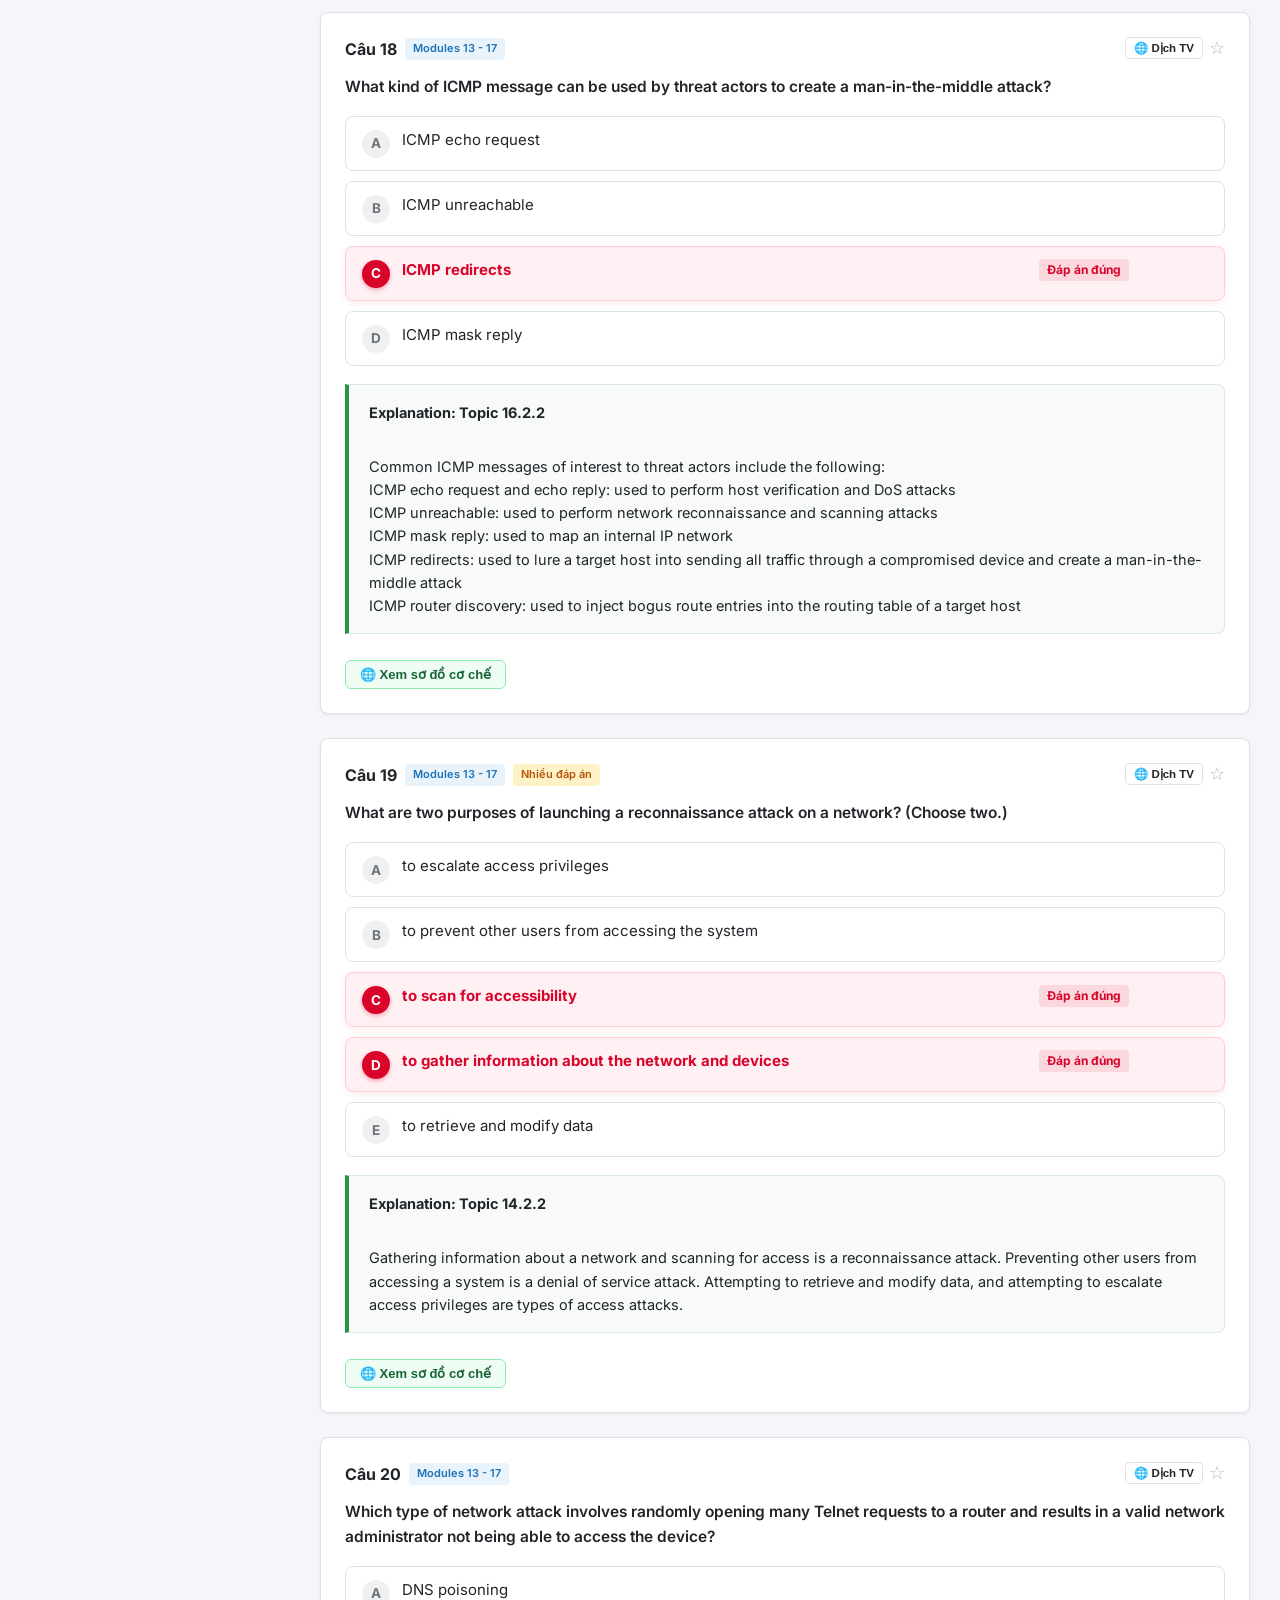
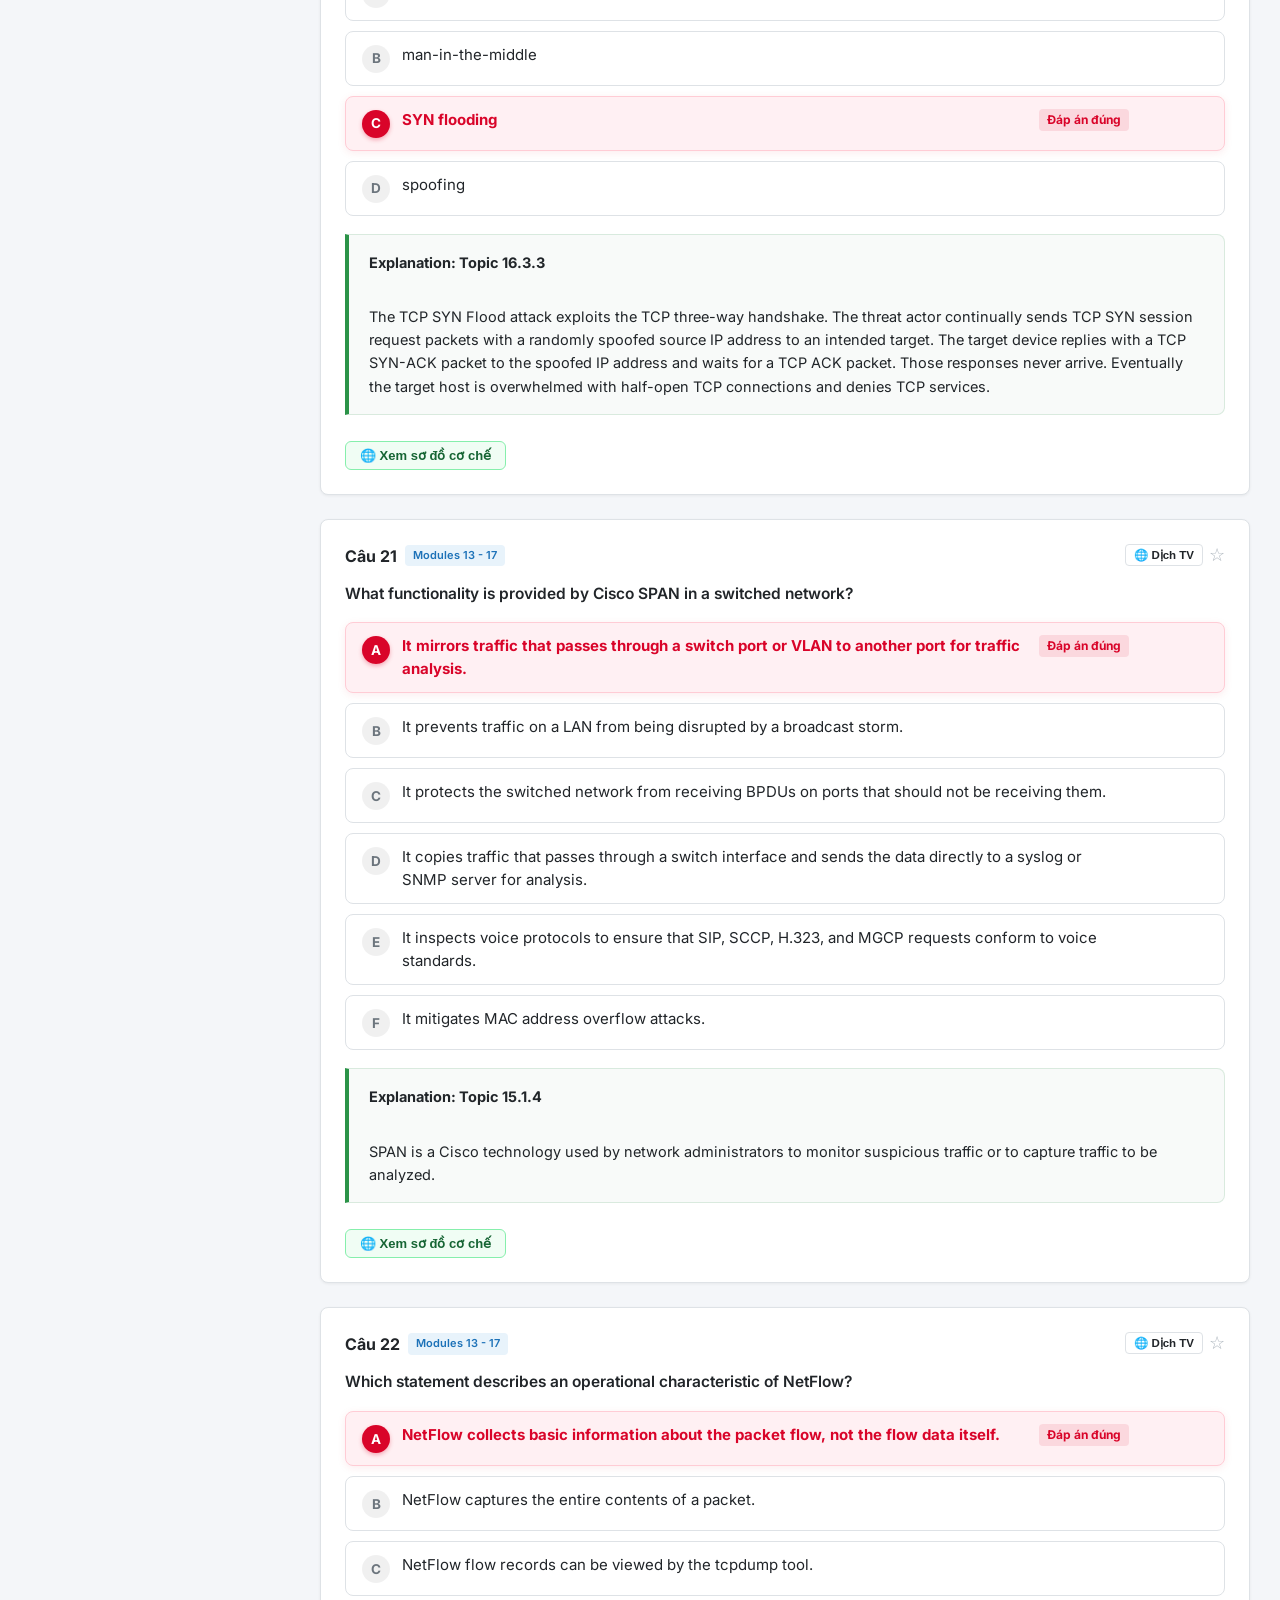
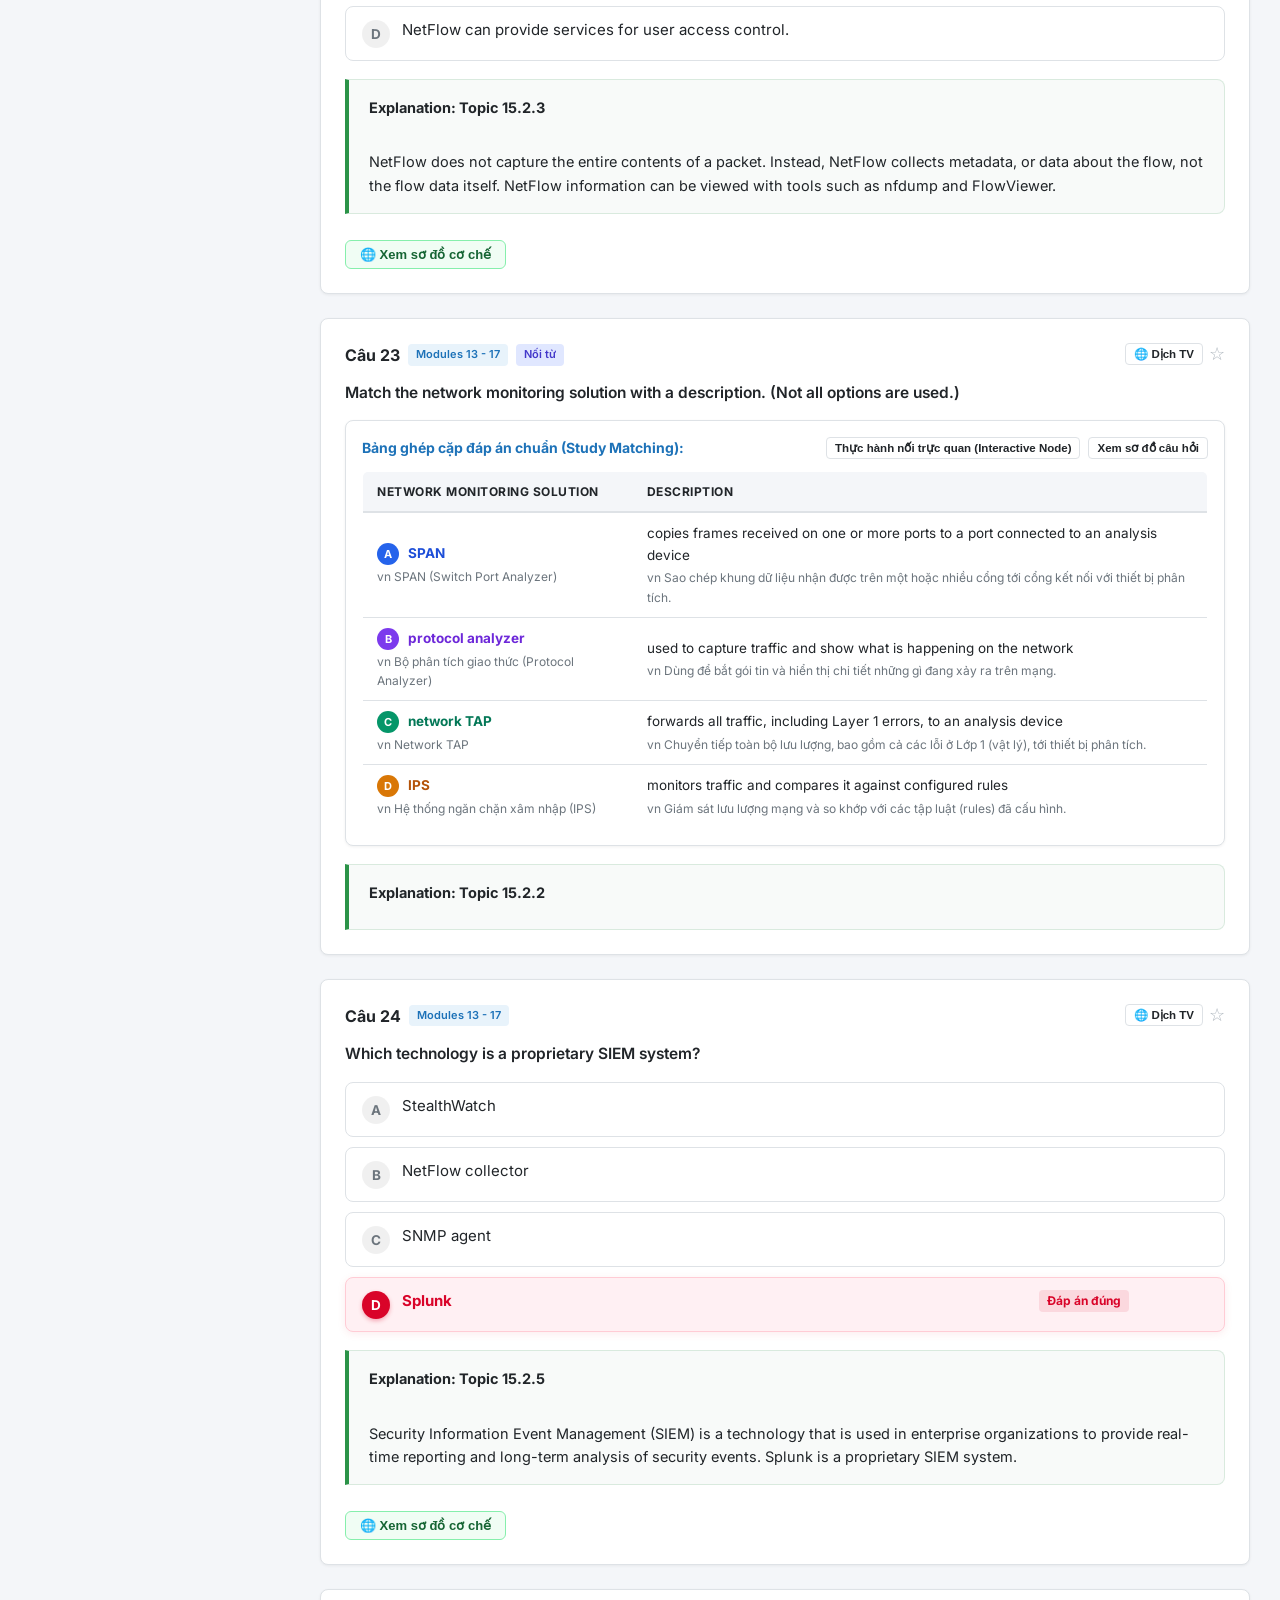
==== commit 948fbccb: "update UX/UI update UX/UI" ====
--- a/FE-IAO/index.html
+++ b/FE-IAO/index.html
@@ -1,565 +1,1288 @@
-<!DOCTYPE html>
-<html lang="vi">
-<head>
-  <meta charset="UTF-8">
-  <meta name="viewport" content="width=device-width, initial-scale=1.0">
-  <title>Cisco CyberOps Associate (200-201 CBROPS) - Ôn Thi Trắc Nghiệm & Match</title>
-  <link rel="stylesheet" href="style.css">
-  <link rel="preconnect" href="https://fonts.googleapis.com">
-  <link rel="preconnect" href="https://fonts.gstatic.com" crossorigin>
-  <link href="https://fonts.googleapis.com/css2?family=Inter:wght@400;500;600;700;800&display=swap" rel="stylesheet">
-  <link rel="icon" href="data:image/svg+xml,<svg xmlns='http://www.w3.org/2000/svg' viewBox='0 0 24 24' fill='%231d72b8'><path d='M12 2L2 7l10 5 10-5-10-5zM2 17l10 5 10-5M2 12l10 5 10-5'/></svg>">
-</head>
-<body>
-
-  <!-- ========================================================
-       TOP HEADER (BRAND + FUNCTIONAL TABS + CONTROLS)
-       ======================================================== -->
-  <header class="app-topbar">
-    <div class="topbar-inner">
-      
-      <!-- Brand Logo / Identity (Image Paint Replica: IAO) -->
-      <div class="topbar-brand" id="logoBtn" title="Về trang chủ ôn tập">
-        <div class="brand-badge">IAO</div>
-        <div class="brand-info">
-          <div class="brand-title">CyberOps Associate</div>
-          <div class="brand-sub">200-201 CBROPS</div>
-        </div>
-      </div>
-
-      <!-- Functional Navigation Modes pushed to TOP -->
-      <nav class="topbar-modes-nav">
-        <button class="topbar-tab-btn tab-btn active" id="tabStudy" data-mode="study"><span class="tab-text">Study</span></button>
-        <button class="topbar-tab-btn tab-btn" id="tabExam" data-mode="exam"><span class="tab-text">Thi thử</span></button>
-        <button class="topbar-tab-btn tab-btn" id="tabMatchMode" data-mode="match"><span class="tab-text">Match definition</span>
-          <span class="tab-pill-badge" id="matchTabCount">36</span></button>
-        <button class="topbar-tab-btn tab-btn" id="tabFeTest" data-mode="fetest"><span class="tab-text">FE - Test</span></button>
-        <button class="topbar-tab-btn tab-btn" id="tabMistakes" data-mode="mistakes"><span class="tab-text">Câu sai</span>
-          <span class="tab-pill-badge badge-danger" id="mistakesTabCount">0</span></button>
-        <button class="topbar-tab-btn tab-btn" id="tabStats" data-mode="stats"><span class="tab-text">Thống kê Mod</span></button>
-        
-      </nav>
-
-      <!-- Quick Action Tools (Search, Starred, Dark Mode) -->
-      <div class="topbar-actions">
-        <div class="search-box-wrapper">
-          <svg class="search-icon" width="14" height="14" viewBox="0 0 24 24" fill="none" stroke="currentColor" stroke-width="2"><circle cx="11" cy="11" r="8"></circle><line x1="21" y1="21" x2="16.65" y2="16.65"></line></svg>
-          <input type="text" id="searchInput" class="search-input" placeholder="Tìm kiếm (Ctrl + K)...">
-        </div>
-
-        <button class="btn btn-outline btn-sm topbar-tool-btn" id="starredBtn" title="Xem danh sách câu đã lưu">Đã lưu (<span id="starredCount">0</span>)</button>
-
-        <button class="btn btn-outline btn-sm" id="themeToggleBtn" title="Chuyển chế độ Sáng / Tối">Sáng/Tối</button>
-
-        <!-- Mobile sidebar hamburger toggle -->
-        <button class="btn-icon mobile-menu-btn" id="mobileSidebarToggle" title="Mở danh mục Module">
-          Danh mục
-        </button>
-      </div>
-
-    </div>
-  </header>
-
-  <!-- ========================================================
-       MAIN APP WORKSPACE (SIDEBAR NAVIGATION + CONTENT PANE)
-       ======================================================== -->
-  <div class="app-workspace">
-
-    <!-- LEFT SIDEBAR: MODULES DIRECTORY (nguyenpht.vercel.app aesthetic) -->
-    <aside class="app-sidebar" id="appSidebar">
-      <div class="sidebar-header">
-        <div class="sidebar-title-group">
-          <div class="sidebar-section-title">DANH MỤC MODULES</div>
-          <div class="sidebar-section-sub">CyberOps v1.0 • 574 câu</div>
-        </div>
-      </div>
-
-      <nav class="sidebar-modules-list" id="modulesBar">
-        <button class="sidebar-mod-item module-pill active" data-mod="all">
-          <div class="mod-details">
-            <span class="mod-title">Toàn bộ Modules</span>
-            <span class="mod-desc">Tất cả câu hỏi trắc nghiệm</span>
-          </div>
-          <span class="module-badge-count" id="count-all">574</span>
-        </button>
-
-        <button class="sidebar-mod-item module-pill" data-mod="m1-2">
-          <div class="mod-details">
-            <span class="mod-title">Module 1 - 2</span>
-            <span class="mod-desc">Danger & Defenders</span>
-          </div>
-          <span class="module-badge-count" id="count-m1-2">27</span>
-        </button>
-
-        <button class="sidebar-mod-item module-pill" data-mod="m3-4">
-          <div class="mod-details">
-            <span class="mod-title">Module 3 - 4</span>
-            <span class="mod-desc">Operating Systems (Linux/Win)</span>
-          </div>
-          <span class="module-badge-count" id="count-m3-4">36</span>
-        </button>
-
-        <button class="sidebar-mod-item module-pill" data-mod="m5-10">
-          <div class="mod-details">
-            <span class="mod-title">Module 5 - 10</span>
-            <span class="mod-desc">Network Fundamentals</span>
-          </div>
-          <span class="module-badge-count" id="count-m5-10">70</span>
-        </button>
-
-        <button class="sidebar-mod-item module-pill" data-mod="m11-12">
-          <div class="mod-details">
-            <span class="mod-title">Module 11 - 12</span>
-            <span class="mod-desc">Network Infra Security</span>
-          </div>
-          <span class="module-badge-count" id="count-m11-12">36</span>
-        </button>
-
-        <button class="sidebar-mod-item module-pill" data-mod="m13-17">
-          <div class="mod-details">
-            <span class="mod-title">Module 13 - 17</span>
-            <span class="mod-desc">Threats & Attacks</span>
-          </div>
-          <span class="module-badge-count" id="count-m13-17">51</span>
-        </button>
-
-        <button class="sidebar-mod-item module-pill" data-mod="m18-20">
-          <div class="mod-details">
-            <span class="mod-title">Module 18 - 20</span>
-            <span class="mod-desc">Network Defense (Firewall/IDS)</span>
-          </div>
-          <span class="module-badge-count" id="count-m18-20">33</span>
-        </button>
-
-        <button class="sidebar-mod-item module-pill" data-mod="m21-23">
-          <div class="mod-details">
-            <span class="mod-title">Module 21 - 23</span>
-            <span class="mod-desc">Crypto & Endpoints</span>
-          </div>
-          <span class="module-badge-count" id="count-m21-23">37</span>
-        </button>
-
-        <button class="sidebar-mod-item module-pill" data-mod="m24-25">
-          <div class="mod-details">
-            <span class="mod-title">Module 24 - 25</span>
-            <span class="mod-desc">Protocols & Log Files</span>
-          </div>
-          <span class="module-badge-count" id="count-m24-25">30</span>
-        </button>
-
-        <button class="sidebar-mod-item module-pill" data-mod="m26-28">
-          <div class="mod-details">
-            <span class="mod-title">Module 26 - 28</span>
-            <span class="mod-desc">Analyzing Security Data</span>
-          </div>
-          <span class="module-badge-count" id="count-m26-28">37</span>
-        </button>
-
-        <button class="sidebar-mod-item module-pill" data-mod="final">
-          <div class="mod-details">
-            <span class="mod-title">Final Exam</span>
-            <span class="mod-desc">CyberOps Associate v1.0</span>
-          </div>
-          <span class="module-badge-count" id="count-final">190</span>
-        </button>
-
-        <button class="sidebar-mod-item module-pill" data-mod="cert_practice">
-          <div class="mod-details">
-            <span class="mod-title">Cert Practice Exam</span>
-            <span class="mod-desc">200-201 Certification Prep</span>
-          </div>
-          <span class="module-badge-count" id="count-cert_practice">27</span>
-        </button>
-      </nav>
-    </aside>
-
-    <!-- Sidebar Backdrop for Mobile overlay -->
-    <div class="sidebar-backdrop" id="sidebarBackdrop"></div>
-
-    <!-- RIGHT MAIN CONTENT CONTAINER -->
-    <main class="app-main" id="appMain">
-
-      <!-- 1. STUDY VIEW -->
-      <section id="studyView" class="view-panel">
-        <div class="study-banner">
-          <div class="banner-info">
-            <h2 id="studyModuleTitle">Cisco CyberOps Associate: Toàn bộ Modules 1 - 28</h2>
-            <p id="studyModuleDesc">574 câu hỏi trắc nghiệm và bài tập nối từ theo ITExamAnswers.</p>
-          </div>
-          <div class="study-controls">
-            <button class="btn btn-outline btn-sm" id="toggleAnswersBtn">
-              <span id="toggleAnswersText">Ẩn đáp án</span>
-            </button>
-            <button class="btn btn-outline btn-sm" id="toggleAllTranslateBtn">
-              Dịch toàn bộ câu hỏi
-            </button>
-            <button class="btn btn-outline btn-sm" id="filterStarredOnlyBtn">
-              Hiện câu đã lưu
-            </button>
-            <button class="btn btn-primary btn-sm" id="startExamFromStudyBtn">
-              Thi thử
-            </button>
-          </div>
-        </div>
-
-        <div class="study-list" id="studyQuestionsList">
-          <!-- Questions dynamically injected here -->
-        </div>
-      </section>
-
-      <!-- 2. EXAM VIEW -->
-      <section id="examView" class="view-panel" style="display: none;">
-        <div class="exam-layout">
-          
-          <!-- Exam Header Meta Card -->
-          <div class="exam-header-meta">
-            <div style="display: flex; justify-content: space-between; align-items: flex-start; flex-wrap: wrap; gap: 10px;">
-              <div>
-                <h2 class="exam-title-big" id="examCurrentTitle">Modules 24 - 25: Protocols and Log Files Group Exam - Test online</h2>
-                <div class="exam-meta-row">
-                  <span>ITExamAnswers</span>
-                  <span>Thời gian: 45 phút</span>
-                  <span>CyberOps Associate</span>
-                  <span id="examQuestionsCountBadge">30 Câu</span>
-                </div>
-              </div>
-              <div style="display: flex; align-items: center; gap: 10px;">
-                <div class="timer-badge normal" id="examTimerBadge">Thời gian: <span id="timerDisplay">45:00</span>
-                </div>
-                <button class="btn btn-outline btn-sm" id="timerPauseBtn" title="Tạm dừng / Tiếp tục">Tạm dừng</button>
-                <button class="btn btn-outline btn-sm" id="examSettingsBtn" title="Cài đặt đề thi">Cài đặt</button>
-              </div>
-            </div>
-
-            <div class="exam-info-banner">
-              <div>
-                <strong>Hướng dẫn:</strong> Chọn đáp án cho từng câu hỏi. Sử dụng bảng số bên dưới để nhảy nhanh đến câu cần làm. Bấm <strong>Nộp Bài (Submit)</strong> để chấm điểm.
-              </div>
-              <div>
-                <button class="btn btn-success btn-sm" id="submitExamTopBtn">Nộp bài</button>
-              </div>
-            </div>
-          </div>
-
-          <!-- Question Grid -->
-          <div class="grid-container">
-            <div class="question-numbers-grid" id="examGrid">
-              <!-- Grid buttons injected by JS -->
-            </div>
-            <div class="grid-legend">
-              <div class="legend-item"><div class="legend-box legend-answered"></div> <span>Answered (<span id="countAnswered">0</span>)</span></div>
-              <div class="legend-item"><div class="legend-box legend-review"></div> <span>Review (<span id="countReview">0</span>)</span></div>
-              <div class="legend-item"><div class="legend-box legend-unanswered"></div> <span>Chưa làm (<span id="countUnanswered">0</span>)</span></div>
-              <div class="legend-item"><div class="legend-box legend-active"></div> <span>Đang xem</span></div>
-            </div>
-          </div>
-
-          <!-- Current Exam Question Card -->
-          <div class="exam-question-card" id="examQuestionCard">
-            <div class="exam-q-header">
-              <div class="exam-q-title" id="examQTitle">1. Question</div>
-              <div class="exam-q-points">1 points</div>
-            </div>
-
-            <div class="exam-q-body" id="examQText">
-              <!-- Question text -->
-            </div>
-
-            <div style="margin: 8px 0 16px;">
-              <button class="translate-btn" id="btnTranslateExamQ">Dịch câu hỏi sang Tiếng Việt</button>
-              <div class="translated-question-box" id="examQTranslationBox" style="display: none;">
-                <div class="translation-tag">Bản dịch Tiếng Việt:</div>
-                <div id="examQTranslationText"></div>
-              </div>
-            </div>
-
-            <div id="examQImageContainer" class="study-image" style="display: none;">
-              <!-- Exhibit image if any -->
-            </div>
-
-            <!-- Multiple choice options container -->
-            <div class="exam-options-container" id="examOptionsList">
-              <!-- Options injected by JS -->
-            </div>
-
-            <!-- Matching drag & drop exhibit notice if applicable -->
-            <div id="examMatchContainer" style="display: none;">
-              <!-- Match display -->
-            </div>
-
-            <!-- Exam Action Buttons -->
-            <div class="exam-actions-bar">
-              <div style="display: flex; gap: 8px;">
-                <button class="btn btn-outline btn-sm" id="btnMarkReview">Đánh dấu xem lại</button>
-                <button class="btn btn-outline btn-sm" id="btnClearAnswer">Xóa lựa chọn</button>
-              </div>
-              <div class="exam-nav-group">
-                <button class="btn btn-outline" id="btnPrevQuestion">Câu trước</button>
-                <button class="btn btn-primary" id="btnNextQuestion">Câu tiếp theo</button>
-                <button class="btn btn-success" id="btnSubmitExam">Nộp bài</button>
-              </div>
-            </div>
-
-          </div>
-
-        </div>
-      </section>
-
-      <!-- 3. EXAM RESULTS VIEW -->
-      <section id="resultsView" class="view-panel" style="display: none;">
-        <div class="result-container">
-          <div class="score-circle" id="scoreCircle">
-            <span id="scorePercent">85%</span>
-            <span style="font-size: 13px; font-weight: 500;" id="scoreBadge">ĐẠT (PASS)</span>
-          </div>
-          <h2 style="font-size: 24px; font-weight: 700; margin-bottom: 8px;" id="resultTitle">Kết quả bài thi</h2>
-          <p style="color: var(--text-muted); max-width: 600px; margin: 0 auto;" id="resultFeedback">Hoàn thành bài thi trắc nghiệm.</p>
-
-          <div class="result-stats-row">
-            <div class="stat-box">
-              <div class="stat-val" style="color: var(--answered-green);" id="resCorrect">25</div>
-              <div class="stat-lbl">Số câu đúng</div>
-            </div>
-            <div class="stat-box">
-              <div class="stat-val" style="color: var(--correct-red);" id="resWrong">4</div>
-              <div class="stat-lbl">Số câu sai</div>
-            </div>
-            <div class="stat-box">
-              <div class="stat-val" style="color: var(--text-muted);" id="resSkipped">1</div>
-              <div class="stat-lbl">Chưa làm</div>
-            </div>
-            <div class="stat-box">
-              <div class="stat-val" style="color: var(--primary);" id="resTime">18:42</div>
-              <div class="stat-lbl">Thời gian làm</div>
-            </div>
-          </div>
-
-          <div style="display: flex; justify-content: center; gap: 12px; margin-top: 24px; flex-wrap: wrap;">
-            <button class="btn btn-primary" id="btnRetakeExam">Làm lại đề này</button>
-            <button class="btn btn-warning" id="btnRetryWrongOnly">Làm lại các câu sai</button>
-            <button class="btn btn-outline" id="btnReviewAllAnswers">Xem chi tiết đáp án</button>
-          </div>
-        </div>
-
-        <!-- Detailed Review List -->
-        <div class="study-list" id="examReviewList">
-          <!-- Review cards injected here -->
-        </div>
-      </section>
-
-      
-
-      <!-- 5. MISTAKES VIEW (CÁC CÂU SAI) -->
-      <section id="mistakesView" class="view-panel" style="display: none;">
-        <div class="study-banner">
-          <div class="banner-info">
-            <h2>Câu làm sai</h2>
-            <p id="mistakesSummaryText">Danh sách các câu đã trả lời chưa đúng trong các bài thi thử.</p>
-          </div>
-          <div class="study-controls">
-            <button class="btn btn-outline btn-sm" id="toggleAnswersBtn">
-              <span id="toggleAnswersText">Ẩn đáp án</span>
-            </button>
-            <button class="btn btn-outline btn-sm" id="toggleAllTranslateBtn">
-              Dịch toàn bộ câu hỏi
-            </button>
-            <button class="btn btn-outline btn-sm" id="filterStarredOnlyBtn">
-              Hiện câu đã lưu
-            </button>
-            <button class="btn btn-primary btn-sm" id="startExamFromStudyBtn">
-              Thi thử
-            </button>
-          </div>
-        </div>
-
-        <div class="study-list" id="mistakesQuestionsList">
-          <!-- Rendered by JS -->
-        </div>
-      </section>
-
-      <!-- 6. STATS VIEW (THỐNG KÊ THEO MODULE) -->
-      <section id="statsView" class="view-panel" style="display: none;">
-        <div class="study-banner">
-          <div class="banner-info">
-            <h2>Thống kê module</h2>
-            <p>Tỉ lệ làm đúng và lịch sử làm bài theo từng module.</p>
-          </div>
-          <div class="study-controls">
-            <button class="btn btn-outline btn-sm" id="btnResetAllStats">
-              Đặt lại thống kê
-            </button>
-          </div>
-        </div>
-
-        <div class="stats-cards-grid" id="moduleStatsGrid">
-          <!-- Rendered by JS -->
-        </div>
-      </section>
-
-      <!-- 7. MATCH THE DEFINITION VIEW (REDESIGNED NODE-TO-NODE UX/UI) -->
-      <section id="matchView" class="view-panel" style="display: none;">
-        <div class="study-banner">
-          <div class="banner-info">
-            <h2>Match definition</h2>
-            <p>Bài tập nối thuật ngữ và định nghĩa tương ứng.</p>
-          </div>
-          <div class="study-controls">
-            <button class="btn btn-outline btn-sm" id="btnTranslateAllMatch">
-              Dịch Tiếng Việt
-            </button>
-            <button class="btn btn-outline btn-sm" id="btnResetAllMatches">
-              Đặt lại
-            </button>
-            <button class="btn btn-primary btn-sm" id="btnCheckAllMatches">
-              Chấm điểm
-            </button>
-          </div>
-        </div>
-
-        <!-- Quick filter pills for match questions -->
-        <div class="match-filter-bar" id="matchFilterBar" style="margin: 14px 0 18px; display: flex; gap: 8px; flex-wrap: wrap; align-items: center;">
-          <span style="font-size: 13px; font-weight: 600; color: var(--text-muted);">Lọc theo phần:</span>
-          <button class="module-pill active" data-match-mod="all">Tất cả bài nối (<span id="matchCountFilterAll">36</span>)</button>
-          <button class="module-pill" data-match-mod="m3-4">Mod 3-4 (8)</button>
-          <button class="module-pill" data-match-mod="m5-10">Mod 5-10 (3)</button>
-          <button class="module-pill" data-match-mod="m13-17">Mod 13-17 (5)</button>
-          <button class="module-pill" data-match-mod="m18-20">Mod 18-20 (4)</button>
-          <button class="module-pill" data-match-mod="m21-23">Mod 21-23 (2)</button>
-          <button class="module-pill" data-match-mod="m24-25">Mod 24-25 (2)</button>
-          <button class="module-pill" data-match-mod="m26-28">Mod 26-28 (2)</button>
-          <button class="module-pill" data-match-mod="final">Final Exam (7)</button>
-          <button class="module-pill" data-match-mod="cert_practice">Cert Practice (3)</button>
-        </div>
-
-        <div class="study-list" id="matchQuestionsList">
-          <!-- Matching boards injected here -->
-        </div>
-      </section>
-
-      <!-- 8. FE - TEST VIEW (RANDOM 50 CÂU TỪ MOD 1-28) -->
-      <section id="fetestView" class="view-panel" style="display: none;">
-        <div class="study-banner">
-          <div class="banner-info">
-            <h2>FE - Test: Đề thi ngẫu nhiên 50 câu</h2>
-            <p>Hệ thống chọn ngẫu nhiên 50 câu hỏi từ các module và tạo đề thi mới.</p>
-          </div>
-          <div class="study-controls">
-            <button class="btn btn-primary btn-sm" id="btnCreateFeTest">
-              Tạo đề mới
-            </button>
-            <button class="btn btn-outline btn-sm" id="btnClearFeTests">
-              Xóa lịch sử đề
-            </button>
-          </div>
-        </div>
-
-        <!-- Summary Stats of FE Tests -->
-        <div class="fe-test-stats-row" style="display: grid; grid-template-columns: repeat(auto-fit, minmax(200px, 1fr)); gap: 14px; margin: 16px 0;">
-          <div class="stat-card" style="background: var(--bg-card); padding: 14px 18px; border-radius: var(--radius); border: 1px solid var(--border-color);">
-            <div style="font-size: 13px; color: var(--text-muted); font-weight: 500;">Tổng số đề đã tạo</div>
-            <div style="font-size: 26px; font-weight: 800; color: var(--primary); margin-top: 4px;" id="feTestTotalCreated">0</div>
-          </div>
-          <div class="stat-card" style="background: var(--bg-card); padding: 14px 18px; border-radius: var(--radius); border: 1px solid var(--border-color);">
-            <div style="font-size: 13px; color: var(--text-muted); font-weight: 500;">Số đề đã hoàn thành</div>
-            <div style="font-size: 26px; font-weight: 800; color: #10b981; margin-top: 4px;" id="feTestCompletedCount">0</div>
-          </div>
-          <div class="stat-card" style="background: var(--bg-card); padding: 14px 18px; border-radius: var(--radius); border: 1px solid var(--border-color);">
-            <div style="font-size: 13px; color: var(--text-muted); font-weight: 500;">Điểm số cao nhất</div>
-            <div style="font-size: 26px; font-weight: 800; color: #f59e0b; margin-top: 4px;" id="feTestHighestScore">--</div>
-          </div>
-        </div>
-
-        <!-- Tests Grid / List -->
-        <div class="fe-test-grid" id="feTestListContainer" style="display: flex; flex-direction: column; gap: 14px;">
-          <!-- Rendered by JS -->
-        </div>
-      </section>
-
-    </main>
-  </div>
-
-  <!-- Submit Exam Confirmation Modal -->
-  <div class="modal-overlay" id="submitModal">
-    <div class="modal-dialog">
-      <div class="modal-title">Xác Nhận Nộp Bài</div>
-      <p id="submitModalSummary">Bạn có chắc chắn muốn nộp bài thi không?</p>
-      <div class="modal-footer">
-        <button class="btn btn-outline" id="btnCancelSubmit">Tiếp tục làm bài</button>
-        <button class="btn btn-success" id="btnConfirmSubmit">Đồng ý Nộp</button>
-      </div>
-    </div>
-  </div>
-
-  <!-- Exam Settings Modal -->
-  <div class="modal-overlay" id="settingsModal">
-    <div class="modal-dialog">
-      <div class="modal-title">Cài Đặt Đề Thi</div>
-      <div style="display: flex; flex-direction: column; gap: 14px; margin-top: 12px;">
-        <label style="display: flex; align-items: center; gap: 10px; cursor: pointer;">
-          <input type="checkbox" id="cfgShuffleQ" checked style="width: 18px; height: 18px;">
-          <span>Trộn thứ tự câu hỏi (Shuffle Questions)</span>
-        </label>
-        <label style="display: flex; align-items: center; gap: 10px; cursor: pointer;">
-          <input type="checkbox" id="cfgShuffleO" checked style="width: 18px; height: 18px;">
-          <span>Trộn thứ tự các đáp án A, B, C, D</span>
-        </label>
-        <div>
-          <label style="font-weight: 600; display: block; margin-bottom: 6px;">Thời gian làm bài:</label>
-          <select id="cfgTimer" style="width: 100%; padding: 8px; border-radius: 6px; border: 1px solid var(--border-color); background: var(--bg-card); color: var(--text-main);">
-            <option value="30">30 phút</option>
-            <option value="45" selected>45 phút (Chuẩn Cisco)</option>
-            <option value="60">60 phút</option>
-            <option value="0">Không giới hạn thời gian (Tự do)</option>
-          </select>
-        </div>
-      </div>
-      <div class="modal-footer">
-        <button class="btn btn-outline" id="btnCloseSettings">Đóng</button>
-        <button class="btn btn-primary" id="btnSaveSettings">Lưu & Tạo Đề Mới</button>
-      </div>
-    </div>
-  </div>
-
-  
-  <!-- Test Mistakes Review Modal -->
-  <div class="modal-overlay" id="testMistakesModal">
-    <div class="modal-dialog modal-dialog-lg" style="max-width: 920px; width: 95%; max-height: 90vh; display: flex; flex-direction: column; padding: 22px;">
-      <div style="display: flex; justify-content: space-between; align-items: flex-start; border-bottom: 1px solid var(--border-color); padding-bottom: 12px; margin-bottom: 14px;">
-        <div>
-          <div class="modal-title" style="margin-bottom: 4px; font-size: 19px; display: flex; align-items: center; gap: 8px;" id="testMistakesModalTitle">
-            <span>Xem Chi Tiết Câu Sai</span>
-          </div>
-          <div style="font-size: 13px; color: var(--text-muted);" id="testMistakesModalSubtitle">
-            Danh sách các câu làm sai trong lần thi này
-          </div>
-        </div>
-        <button class="btn btn-outline btn-sm" id="btnCloseTestMistakesModal" style="border: none; font-size: 20px; line-height: 1; padding: 4px 10px; cursor: pointer;" title="Đóng">X</button>
-      </div>
-
-      <div style="flex: 1; overflow-y: auto; padding-right: 6px;" id="testMistakesModalBody">
-        <!-- Injected wrong questions list -->
-      </div>
-
-      <div class="modal-footer" style="margin-top: 14px; border-top: 1px solid var(--border-color); padding-top: 12px; display: flex; justify-content: space-between; align-items: center; flex-wrap: wrap; gap: 10px;">
-        <button class="btn btn-warning" id="btnRetrySpecificTestMistakes">
-          Làm lại các câu sai này
-        </button>
-        <button class="btn btn-primary" id="btnCloseTestMistakesFooter">
-          Đóng
-        </button>
-      </div>
-    </div>
-  </div>
-
-  <!-- Embed Question Data -->
-  <script src="data.js"></script>
-  <!-- Vietnamese Translations -->
-  <script src="translations.js"></script>
-  <!-- Interactive Mechanism Visualizations -->
-  <script src="visualizations.js"></script>
-  <!-- Interactive Matching Helper -->
-  <script src="matching.js"></script>
-  <!-- Main App Script -->
-  <script src="app.js"></script>
-</body>
-</html>
+<!DOCTYPE html>+
+<html lang="vi">+
+<head>+
+  <meta charset="UTF-8">+
+  <meta name="viewport" content="width=device-width, initial-scale=1.0">+
+  <title>Cisco CyberOps Associate (200-201 CBROPS) - Ôn Thi Trắc Nghiệm & Match</title>+
+  <link rel="stylesheet" href="style.css">+
+  <link rel="preconnect" href="https://fonts.googleapis.com">+
+  <link rel="preconnect" href="https://fonts.gstatic.com" crossorigin>+
+  <link href="https://fonts.googleapis.com/css2?family=Inter:wght@400;500;600;700;800&display=swap" rel="stylesheet">+
+  <link rel="icon" href="data:image/svg+xml,<svg xmlns='http://www.w3.org/2000/svg' viewBox='0 0 24 24' fill='%231d72b8'><path d='M12 2L2 7l10 5 10-5-10-5zM2 17l10 5 10-5M2 12l10 5 10-5'/></svg>">+
+</head>+
+<body>+
++
+  <!-- ========================================================+
+       TOP HEADER (BRAND + FUNCTIONAL TABS + CONTROLS)+
+       ======================================================== -->+
+  <header class="app-topbar">+
+    <div class="topbar-inner">+
+      +
+      <!-- Brand Logo / Identity (Image Paint Replica: IAO) -->+
+      <button class="btn-sidebar-toggle" id="sidebarToggleBtn" title="Thu gọn / Mở rộng Sidebar (Ctrl + B)">+
+          <svg width="18" height="18" viewBox="0 0 24 24" fill="none" stroke="currentColor" stroke-width="2" stroke-linecap="round" stroke-linejoin="round">+
+            <rect width="18" height="18" x="3" y="3" rx="2"/>+
+            <path d="M9 3v18"/>+
+            <path d="m14 9 3 3-3 3"/>+
+          </svg>+
+        </button>+
+        <div class="topbar-brand" id="logoBtn"  title="Về trang chủ ôn tập">+
+        <div class="brand-badge">IAO</div>+
+        <div class="brand-info">+
+          <div class="brand-title">CyberOps Associate</div>+
+          <div class="brand-sub">200-201 CBROPS</div>+
+        </div>+
+      </div>+
++
+      <!-- Functional Navigation Modes pushed to TOP -->+
+      <nav class="topbar-modes-nav">+
+        <div class="tab-slider-pill" id="tabSliderPill"></div>+
+        <button class="topbar-tab-btn tab-btn active" id="tabStudy" data-mode="study"><span class="tab-text">Study</span></button>+
+        <button class="topbar-tab-btn tab-btn" id="tabExam" data-mode="exam"><span class="tab-text">Thi thử</span></button>+
+        <button class="topbar-tab-btn tab-btn" id="tabMatchMode" data-mode="match"><span class="tab-text">Match definition</span>+
+          <span class="tab-pill-badge" id="matchTabCount">36</span></button>+
+        <button class="topbar-tab-btn tab-btn" id="tabFeTest" data-mode="fetest"><span class="tab-text">FE - Test</span></button>+
+        <button class="topbar-tab-btn tab-btn" id="tabMistakes" data-mode="mistakes"><span class="tab-text">Câu sai</span>+
+          <span class="tab-pill-badge badge-danger" id="mistakesTabCount">0</span></button>+
+        <button class="topbar-tab-btn tab-btn" id="tabStats" data-mode="stats"><span class="tab-text">Thống kê Mod</span></button>+
+        +
+      </nav>+
++
+      <!-- Quick Action Tools (Search, Starred, Dark Mode) -->+
+      <div class="topbar-actions">+
+        <div class="search-box-wrapper">+
+          <svg class="search-icon" width="14" height="14" viewBox="0 0 24 24" fill="none" stroke="currentColor" stroke-width="2"><circle cx="11" cy="11" r="8"></circle><line x1="21" y1="21" x2="16.65" y2="16.65"></line></svg>+
+          <input type="text" id="searchInput" class="search-input" placeholder="Tìm kiếm (Ctrl + K)...">+
+        </div>+
++
+        <button class="btn btn-outline btn-sm topbar-tool-btn" id="starredBtn" title="Xem danh sách câu đã lưu">Đã lưu (<span id="starredCount">0</span>)</button>+
++
+        <button class="btn btn-outline btn-sm" id="themeToggleBtn" title="Chuyển chế độ Sáng / Tối">Sáng/Tối</button>+
++
+        <!-- Mobile sidebar hamburger toggle -->+
+        <button class="btn-icon mobile-menu-btn" id="mobileSidebarToggle" title="Mở danh mục Module">+
+          Danh mục+
+        </button>+
+      </div>+
++
+    </div>+
+      <!-- Global Learning & Exam Progress Bar (Safe Exam Browser / Sticky Telemetry) -->+
+    <div class="global-progress-bar-wrap" id="globalProgressWrap">+
+      <div class="global-progress-bar-fill" id="globalProgressBar" style="width: 0%;"></div>+
+    </div>+
+  </header>+
++
+  <!-- ========================================================+
+       MAIN APP WORKSPACE (SIDEBAR NAVIGATION + CONTENT PANE)+
+       ======================================================== -->+
+  <div class="app-workspace">+
++
+    <!-- LEFT SIDEBAR: MODULES DIRECTORY (nguyenpht.vercel.app aesthetic) -->+
+    <aside class="app-sidebar" id="appSidebar">+
+      <div class="sidebar-header">+
+        <div class="sidebar-title-group">+
+          <div class="sidebar-section-title">DANH MỤC MODULES</div>+
+          <div class="sidebar-section-sub">CyberOps v1.0 • 574 câu</div>+
+        </div>+
+        <button class="sidebar-close-btn" id="sidebarCloseBtn" title="Đóng thanh danh mục">✕</button>+
+      </div>+
++
+      <nav class="sidebar-modules-list" id="modulesBar">+
+        <button class="sidebar-mod-item module-pill active" data-mod="all">+
+          <div class="mod-details">+
+            <span class="mod-title">Toàn bộ Modules</span>+
+            <span class="mod-desc">Tất cả câu hỏi trắc nghiệm</span>+
+          </div>+
+          <span class="module-badge-count" id="count-all">574</span>+
+        </button>+
++
+        <button class="sidebar-mod-item module-pill" data-mod="m1-2">+
+          <div class="mod-details">+
+            <span class="mod-title">Module 1 - 2</span>+
+            <span class="mod-desc">Danger & Defenders</span>+
+          </div>+
+          <span class="module-badge-count" id="count-m1-2">27</span>+
+        </button>+
++
+        <button class="sidebar-mod-item module-pill" data-mod="m3-4">+
+          <div class="mod-details">+
+            <span class="mod-title">Module 3 - 4</span>+
+            <span class="mod-desc">Operating Systems (Linux/Win)</span>+
+          </div>+
+          <span class="module-badge-count" id="count-m3-4">36</span>+
+        </button>+
++
+        <button class="sidebar-mod-item module-pill" data-mod="m5-10">+
+          <div class="mod-details">+
+            <span class="mod-title">Module 5 - 10</span>+
+            <span class="mod-desc">Network Fundamentals</span>+
+          </div>+
+          <span class="module-badge-count" id="count-m5-10">70</span>+
+        </button>+
++
+        <button class="sidebar-mod-item module-pill" data-mod="m11-12">+
+          <div class="mod-details">+
+            <span class="mod-title">Module 11 - 12</span>+
+            <span class="mod-desc">Network Infra Security</span>+
+          </div>+
+          <span class="module-badge-count" id="count-m11-12">36</span>+
+        </button>+
++
+        <button class="sidebar-mod-item module-pill" data-mod="m13-17">+
+          <div class="mod-details">+
+            <span class="mod-title">Module 13 - 17</span>+
+            <span class="mod-desc">Threats & Attacks</span>+
+          </div>+
+          <span class="module-badge-count" id="count-m13-17">51</span>+
+        </button>+
++
+        <button class="sidebar-mod-item module-pill" data-mod="m18-20">+
+          <div class="mod-details">+
+            <span class="mod-title">Module 18 - 20</span>+
+            <span class="mod-desc">Network Defense (Firewall/IDS)</span>+
+          </div>+
+          <span class="module-badge-count" id="count-m18-20">33</span>+
+        </button>+
++
+        <button class="sidebar-mod-item module-pill" data-mod="m21-23">+
+          <div class="mod-details">+
+            <span class="mod-title">Module 21 - 23</span>+
+            <span class="mod-desc">Crypto & Endpoints</span>+
+          </div>+
+          <span class="module-badge-count" id="count-m21-23">37</span>+
+        </button>+
++
+        <button class="sidebar-mod-item module-pill" data-mod="m24-25">+
+          <div class="mod-details">+
+            <span class="mod-title">Module 24 - 25</span>+
+            <span class="mod-desc">Protocols & Log Files</span>+
+          </div>+
+          <span class="module-badge-count" id="count-m24-25">30</span>+
+        </button>+
++
+        <button class="sidebar-mod-item module-pill" data-mod="m26-28">+
+          <div class="mod-details">+
+            <span class="mod-title">Module 26 - 28</span>+
+            <span class="mod-desc">Analyzing Security Data</span>+
+          </div>+
+          <span class="module-badge-count" id="count-m26-28">37</span>+
+        </button>+
++
+        <button class="sidebar-mod-item module-pill" data-mod="final">+
+          <div class="mod-details">+
+            <span class="mod-title">Final Exam</span>+
+            <span class="mod-desc">CyberOps Associate v1.0</span>+
+          </div>+
+          <span class="module-badge-count" id="count-final">190</span>+
+        </button>+
++
+        <button class="sidebar-mod-item module-pill" data-mod="cert_practice">+
+          <div class="mod-details">+
+            <span class="mod-title">Cert Practice Exam</span>+
+            <span class="mod-desc">200-201 Certification Prep</span>+
+          </div>+
+          <span class="module-badge-count" id="count-cert_practice">27</span>+
+        </button>+
+      </nav>+
+    </aside>+
++
+    <!-- Sidebar Backdrop for Mobile overlay -->+
+    <div class="sidebar-backdrop" id="sidebarBackdrop"></div>+
++
+    <!-- RIGHT MAIN CONTENT CONTAINER -->+
+    <main class="app-main" id="appMain">+
++
+      <!-- Safe Exam Browser (SEB) Sticky Status Bar for Exam & FE-Test -->+
+      <div class="seb-sticky-bar" id="sebStickyBar" style="display: none;">+
+        <div class="seb-bar-inner">+
+          <div class="seb-badge-group">+
+            <span class="seb-badge-pill">SEB Environment</span>+
+            <span class="seb-exam-name" id="sebExamName">Thi Thử Trực Tuyến</span>+
+          </div>+
+          <div class="seb-progress-group">+
+            <span class="seb-progress-text" id="sebProgressText">Câu 1 / 50 (0%)</span>+
+            <div class="seb-progress-track">+
+              <div class="seb-progress-fill" id="sebProgressFill" style="width: 0%;"></div>+
+            </div>+
+          </div>+
+          <div class="seb-actions-group">+
+            <div class="seb-timer-badge" id="sebTimerBadge">+
+              <span class="timer-icon">⏱</span>+
+              <span id="sebTimerDisplay">45:00</span>+
+            </div>+
+            <button class="btn btn-outline btn-xs" id="sebPauseBtn">Tạm dừng</button>+
+            <button class="btn btn-success btn-xs" id="sebSubmitBtn">Nộp bài</button>+
+          </div>+
+        </div>+
+      </div>+
++
++
+      <!-- 1. STUDY VIEW -->+
+      <section id="studyView" class="view-panel">+
+        <div class="study-banner">+
+          <div class="banner-info">+
+            <h2 id="studyModuleTitle">Cisco CyberOps Associate: Toàn bộ Modules 1 - 28</h2>+
+            <p id="studyModuleDesc">574 câu hỏi trắc nghiệm và bài tập nối từ theo ITExamAnswers.</p>+
+          </div>+
+          <div class="study-controls">+
+            <button class="btn btn-outline btn-sm" id="toggleAnswersBtn">+
+              <span id="toggleAnswersText">Ẩn đáp án</span>+
+            </button>+
+            <button class="btn btn-outline btn-sm" id="toggleAllTranslateBtn">+
+              Dịch toàn bộ câu hỏi+
+            </button>+
+            <button class="btn btn-outline btn-sm" id="filterStarredOnlyBtn">+
+              Hiện câu đã lưu+
+            </button>+
+            <button class="btn btn-primary btn-sm" id="startExamFromStudyBtn">+
+              Thi thử+
+            </button>+
+          </div>+
+        </div>+
++
+                <!-- Floating Question Navigation Rail (Bảng điều hướng câu hỏi) -->+
+        <div class="study-nav-rail" id="studyNavRail">+
+          <button class="study-nav-rail-toggle" id="studyNavRailToggle" title="Đóng / Mở bảng điều hướng câu hỏi">+
+            <span class="nav-rail-icon">☰</span>+
+            <span class="nav-rail-label">Số câu</span>+
+            <span class="nav-rail-badge" id="studyNavRailCount">0</span>+
+          </button>+
+          <div class="study-nav-rail-panel" id="studyNavRailPanel">+
+            <div class="study-nav-rail-header">+
+              <span class="rail-header-title">ĐIỀU HƯỚNG CÂU HỎI</span>+
+              <button class="rail-close-btn" id="studyNavRailCloseBtn" title="Đóng">✕</button>+
+            </div>+
+            <div class="study-nav-rail-legend">+
+              <span class="rail-legend-item"><span class="legend-dot dot-active"></span> Đang xem</span>+
+              <span class="rail-legend-item"><span class="legend-dot dot-starred">★</span> Đã lưu</span>+
+            </div>+
+            <div class="study-nav-rail-grid" id="studyNavRailGrid">+
+              <!-- Number pills injected dynamically -->+
+            </div>+
+          </div>+
+        </div>+
++
+        <div class="study-list" id="studyQuestionsList">+
+          <!-- Questions dynamically injected here -->+
+        </div>+
+      </section>+
++
+      <!-- 2. EXAM VIEW -->+
+      <section id="examView" class="view-panel" style="display: none;">+
+        <div class="exam-layout">+
+          +
+          <!-- Exam Header Meta Card -->+
+          <div class="exam-header-meta">+
+            <div style="display: flex; justify-content: space-between; align-items: flex-start; flex-wrap: wrap; gap: 10px;">+
+              <div>+
+                <h2 class="exam-title-big" id="examCurrentTitle">Modules 24 - 25: Protocols and Log Files Group Exam - Test online</h2>+
+                <div class="exam-meta-row">+
+                  <span>ITExamAnswers</span>+
+                  <span>Thời gian: 45 phút</span>+
+                  <span>CyberOps Associate</span>+
+                  <span id="examQuestionsCountBadge">30 Câu</span>+
+                </div>+
+              </div>+
+              <div style="display: flex; align-items: center; gap: 10px;">+
+                <div class="timer-badge normal" id="examTimerBadge">Thời gian: <span id="timerDisplay">45:00</span>+
+                </div>+
+                <button class="btn btn-outline btn-sm" id="timerPauseBtn" title="Tạm dừng / Tiếp tục">Tạm dừng</button>+
+                <button class="btn btn-outline btn-sm" id="examSettingsBtn" title="Cài đặt đề thi">Cài đặt</button>+
+              </div>+
+            </div>+
++
+            <div class="exam-info-banner">+
+              <div>+
+                <strong>Hướng dẫn:</strong> Chọn đáp án cho từng câu hỏi. Sử dụng bảng số bên trái để chuyển nhanh giữa các câu hỏi. Bấm <strong>Nộp Bài (Submit)</strong> để chấm điểm.+
+              </div>+
+              <div>+
+                <button class="btn btn-success btn-sm" id="submitExamTopBtn">Nộp bài</button>+
+              </div>+
+            </div>+
+          </div>+
++
+          <!-- 2-Column Split Workspace: Left Questions Palette, Right Active Question Card -->+
+          <div class="exam-workspace-split">+
+            <!-- Left: Question Grid Navigation Palette -->+
+            <aside class="exam-sidebar-palette">+
+              <div class="grid-container">+
+                <div class="exam-palette-header">+
+                  <span class="exam-palette-title">+
+                    <svg width="15" height="15" viewBox="0 0 24 24" fill="none" stroke="currentColor" stroke-width="2" stroke-linecap="round" stroke-linejoin="round">+
+                      <rect x="3" y="3" width="7" height="7"></rect>+
+                      <rect x="14" y="3" width="7" height="7"></rect>+
+                      <rect x="14" y="14" width="7" height="7"></rect>+
+                      <rect x="3" y="14" width="7" height="7"></rect>+
+                    </svg>+
+                    Bảng câu hỏi+
+                  </span>+
+                  <span class="exam-palette-sub" id="examPaletteSummary">Câu 1/50</span>+
+                </div>+
+                <div class="question-numbers-grid" id="examGrid">+
+                  <!-- Grid buttons injected by JS -->+
+                </div>+
+                <div class="grid-legend">+
+                  <div class="legend-item"><div class="legend-box legend-answered"></div> <span>Answered (<span id="countAnswered">0</span>)</span></div>+
+                  <div class="legend-item"><div class="legend-box legend-review"></div> <span>Review (<span id="countReview">0</span>)</span></div>+
+                  <div class="legend-item"><div class="legend-box legend-unanswered"></div> <span>Chưa làm (<span id="countUnanswered">0</span>)</span></div>+
+                  <div class="legend-item"><div class="legend-box legend-active"></div> <span>Đang xem</span></div>+
+                </div>+
+              </div>+
+            </aside>+
++
+            <!-- Right: Current Active Question Card -->+
+            <main class="exam-active-panel">+
+              <div class="exam-question-card" id="examQuestionCard">+
+            <div class="exam-q-header">+
+              <div class="exam-q-title" id="examQTitle">1. Question</div>+
+              <div class="exam-q-points">1 points</div>+
+            </div>+
++
+            <div class="exam-q-body" id="examQText">+
+              <!-- Question text -->+
+            </div>+
++
+            <div style="margin: 8px 0 16px;">+
+              <button class="translate-btn" id="btnTranslateExamQ">Dịch câu hỏi sang Tiếng Việt</button>+
+              <div class="translated-question-box" id="examQTranslationBox" style="display: none;">+
+                <div class="translation-tag">Bản dịch Tiếng Việt:</div>+
+                <div id="examQTranslationText"></div>+
+              </div>+
+            </div>+
++
+            <div id="examQImageContainer" class="study-image" style="display: none;">+
+              <!-- Exhibit image if any -->+
+            </div>+
++
+            <!-- Multiple choice options container -->+
+            <div class="exam-options-container" id="examOptionsList">+
+              <!-- Options injected by JS -->+
+            </div>+
++
+            <!-- Matching drag & drop exhibit notice if applicable -->+
+            <div id="examMatchContainer" style="display: none;">+
+              <!-- Match display -->+
+            </div>+
++
+            <!-- Exam Action Buttons -->+
+            <div class="exam-actions-bar">+
+              <div style="display: flex; gap: 8px;">+
+                <button class="btn btn-outline btn-sm" id="btnMarkReview">Đánh dấu xem lại</button>+
+                <button class="btn btn-outline btn-sm" id="btnClearAnswer">Xóa lựa chọn</button>+
+              </div>+
+              <div class="exam-nav-group">+
+                <button class="btn btn-outline" id="btnPrevQuestion">Câu trước</button>+
+                <button class="btn btn-primary" id="btnNextQuestion">Câu tiếp theo</button>+
+                <button class="btn btn-success" id="btnSubmitExam">Nộp bài</button>+
+              </div>+
+            </div>+
++
+          </div>+
+        </main>+
+      </div>+
++
+    </div>+
+  </section>+
++
+      <!-- 3. EXAM RESULTS VIEW -->+
+      <section id="resultsView" class="view-panel" style="display: none;">+
+        <div class="result-container">+
+          <div class="score-circle" id="scoreCircle">+
+            <span id="scorePercent">85%</span>+
+            <span style="font-size: 13px; font-weight: 500;" id="scoreBadge">ĐẠT (PASS)</span>+
+          </div>+
+          <h2 style="font-size: 24px; font-weight: 700; margin-bottom: 8px;" id="resultTitle">Kết quả bài thi</h2>+
+          <p style="color: var(--text-muted); max-width: 600px; margin: 0 auto;" id="resultFeedback">Hoàn thành bài thi trắc nghiệm.</p>+
++
+          <div class="result-stats-row">+
+            <div class="stat-box">+
+              <div class="stat-val" style="color: var(--answered-green);" id="resCorrect">25</div>+
+              <div class="stat-lbl">Số câu đúng</div>+
+            </div>+
+            <div class="stat-box">+
+              <div class="stat-val" style="color: var(--correct-red);" id="resWrong">4</div>+
+              <div class="stat-lbl">Số câu sai</div>+
+            </div>+
+            <div class="stat-box">+
+              <div class="stat-val" style="color: var(--text-muted);" id="resSkipped">1</div>+
+              <div class="stat-lbl">Chưa làm</div>+
+            </div>+
+            <div class="stat-box">+
+              <div class="stat-val" style="color: var(--primary);" id="resTime">18:42</div>+
+              <div class="stat-lbl">Thời gian làm</div>+
+            </div>+
+          </div>+
++
+          <div style="display: flex; justify-content: center; gap: 12px; margin-top: 24px; flex-wrap: wrap;">+
+            <button class="btn btn-primary" id="btnRetakeExam">Làm lại đề này</button>+
+            <button class="btn btn-warning" id="btnRetryWrongOnly">Làm lại các câu sai</button>+
+            <button class="btn btn-outline" id="btnReviewAllAnswers">Xem chi tiết đáp án</button>+
+          </div>+
+        </div>+
++
+        <!-- Detailed Review List -->+
+        <div class="study-list" id="examReviewList">+
+          <!-- Review cards injected here -->+
+        </div>+
+      </section>+
++
+      +
++
+      <!-- 5. MISTAKES VIEW (CÁC CÂU SAI) -->+
+      <section id="mistakesView" class="view-panel" style="display: none;">+
+        <div class="study-banner">+
+          <div class="banner-info">+
+            <h2>Câu làm sai</h2>+
+            <p id="mistakesSummaryText">Danh sách các câu đã trả lời chưa đúng trong các bài thi thử.</p>+
+          </div>+
+          <div class="study-controls">+
+            <button class="btn btn-outline btn-sm" id="toggleAnswersBtn">+
+              <span id="toggleAnswersText">Ẩn đáp án</span>+
+            </button>+
+            <button class="btn btn-outline btn-sm" id="toggleAllTranslateBtn">+
+              Dịch toàn bộ câu hỏi+
+            </button>+
+            <button class="btn btn-outline btn-sm" id="filterStarredOnlyBtn">+
+              Hiện câu đã lưu+
+            </button>+
+            <button class="btn btn-primary btn-sm" id="startExamFromStudyBtn">+
+              Thi thử+
+            </button>+
+          </div>+
+        </div>+
++
+        <div class="study-list" id="mistakesQuestionsList">+
+          <!-- Rendered by JS -->+
+        </div>+
+      </section>+
++
+      <!-- 6. STATS VIEW (THỐNG KÊ THEO MODULE) -->+
+      <section id="statsView" class="view-panel" style="display: none;">+
+        <div class="study-banner">+
+          <div class="banner-info">+
+            <h2>Thống kê module</h2>+
+            <p>Tỉ lệ làm đúng và lịch sử làm bài theo từng module.</p>+
+          </div>+
+          <div class="study-controls">+
+            <button class="btn btn-outline btn-sm" id="btnResetAllStats">+
+              Đặt lại thống kê+
+            </button>+
+          </div>+
+        </div>+
++
+        <div class="stats-cards-grid" id="moduleStatsGrid">+
+          <!-- Rendered by JS -->+
+        </div>+
+      </section>+
++
+      <!-- 7. MATCH THE DEFINITION VIEW (REDESIGNED NODE-TO-NODE UX/UI) -->+
+      <section id="matchView" class="view-panel" style="display: none;">+
+        <div class="study-banner">+
+          <div class="banner-info">+
+            <h2>Match definition</h2>+
+            <p>Bài tập nối thuật ngữ và định nghĩa tương ứng.</p>+
+          </div>+
+          <div class="study-controls">+
+            <button class="btn btn-outline btn-sm" id="btnTranslateAllMatch">+
+              Dịch Tiếng Việt+
+            </button>+
+            <button class="btn btn-outline btn-sm" id="btnResetAllMatches">+
+              Đặt lại+
+            </button>+
+            <button class="btn btn-primary btn-sm" id="btnCheckAllMatches">+
+              Chấm điểm+
+            </button>+
+          </div>+
+        </div>+
++
+        <!-- Quick filter pills for match questions -->+
+        <div class="match-filter-bar" id="matchFilterBar" style="margin: 14px 0 18px; display: flex; gap: 8px; flex-wrap: wrap; align-items: center;">+
+          <span style="font-size: 13px; font-weight: 600; color: var(--text-muted);">Lọc theo phần:</span>+
+          <button class="module-pill active" data-match-mod="all">Tất cả bài nối (<span id="matchCountFilterAll">36</span>)</button>+
+          <button class="module-pill" data-match-mod="m3-4">Mod 3-4 (8)</button>+
+          <button class="module-pill" data-match-mod="m5-10">Mod 5-10 (3)</button>+
+          <button class="module-pill" data-match-mod="m13-17">Mod 13-17 (5)</button>+
+          <button class="module-pill" data-match-mod="m18-20">Mod 18-20 (4)</button>+
+          <button class="module-pill" data-match-mod="m21-23">Mod 21-23 (2)</button>+
+          <button class="module-pill" data-match-mod="m24-25">Mod 24-25 (2)</button>+
+          <button class="module-pill" data-match-mod="m26-28">Mod 26-28 (2)</button>+
+          <button class="module-pill" data-match-mod="final">Final Exam (7)</button>+
+          <button class="module-pill" data-match-mod="cert_practice">Cert Practice (3)</button>+
+        </div>+
++
+        <div class="study-list" id="matchQuestionsList">+
+          <!-- Matching boards injected here -->+
+        </div>+
+      </section>+
++
+      <!-- 8. FE - TEST VIEW (RANDOM 50 CÂU TỪ MOD 1-28) -->+
+      <section id="fetestView" class="view-panel" style="display: none;">+
+        <div class="study-banner">+
+          <div class="banner-info">+
+            <h2>FE - Test: Đề thi ngẫu nhiên 50 câu</h2>+
+            <p>Hệ thống chọn ngẫu nhiên 50 câu hỏi từ các module và tạo đề thi mới.</p>+
+          </div>+
+          <div class="study-controls">+
+            <button class="btn btn-primary btn-sm" id="btnCreateFeTest">+
+              Tạo đề mới+
+            </button>+
+            <button class="btn btn-outline btn-sm" id="btnClearFeTests">+
+              Xóa lịch sử đề+
+            </button>+
+          </div>+
+        </div>+
++
+        <!-- Summary Stats of FE Tests -->+
+        <div class="fe-test-stats-row" style="display: grid; grid-template-columns: repeat(auto-fit, minmax(200px, 1fr)); gap: 14px; margin: 16px 0;">+
+          <div class="stat-card" style="background: var(--bg-card); padding: 14px 18px; border-radius: var(--radius); border: 1px solid var(--border-color);">+
+            <div style="font-size: 13px; color: var(--text-muted); font-weight: 500;">Tổng số đề đã tạo</div>+
+            <div style="font-size: 26px; font-weight: 800; color: var(--primary); margin-top: 4px;" id="feTestTotalCreated">0</div>+
+          </div>+
+          <div class="stat-card" style="background: var(--bg-card); padding: 14px 18px; border-radius: var(--radius); border: 1px solid var(--border-color);">+
+            <div style="font-size: 13px; color: var(--text-muted); font-weight: 500;">Số đề đã hoàn thành</div>+
+            <div style="font-size: 26px; font-weight: 800; color: #10b981; margin-top: 4px;" id="feTestCompletedCount">0</div>+
+          </div>+
+          <div class="stat-card" style="background: var(--bg-card); padding: 14px 18px; border-radius: var(--radius); border: 1px solid var(--border-color);">+
+            <div style="font-size: 13px; color: var(--text-muted); font-weight: 500;">Điểm số cao nhất</div>+
+            <div style="font-size: 26px; font-weight: 800; color: #f59e0b; margin-top: 4px;" id="feTestHighestScore">--</div>+
+          </div>+
+        </div>+
++
+        <!-- Tests Grid / List -->+
+        <div class="fe-test-grid" id="feTestListContainer" style="display: flex; flex-direction: column; gap: 14px;">+
+          <!-- Rendered by JS -->+
+        </div>+
+      </section>+
++
+    </main>+
+  </div>+
++
+  <!-- Submit Exam Confirmation Modal -->+
+  <div class="modal-overlay" id="submitModal">+
+    <div class="modal-dialog">+
+      <div class="modal-title">Xác Nhận Nộp Bài</div>+
+      <p id="submitModalSummary">Bạn có chắc chắn muốn nộp bài thi không?</p>+
+      <div class="modal-footer">+
+        <button class="btn btn-outline" id="btnCancelSubmit">Tiếp tục làm bài</button>+
+        <button class="btn btn-success" id="btnConfirmSubmit">Đồng ý Nộp</button>+
+      </div>+
+    </div>+
+  </div>+
++
+  <!-- Exam Settings Modal -->+
+  <div class="modal-overlay" id="settingsModal">+
+    <div class="modal-dialog">+
+      <div class="modal-title">Cài Đặt Đề Thi</div>+
+      <div style="display: flex; flex-direction: column; gap: 14px; margin-top: 12px;">+
+        <label style="display: flex; align-items: center; gap: 10px; cursor: pointer;">+
+          <input type="checkbox" id="cfgShuffleQ" checked style="width: 18px; height: 18px;">+
+          <span>Trộn thứ tự câu hỏi (Shuffle Questions)</span>+
+        </label>+
+        <label style="display: flex; align-items: center; gap: 10px; cursor: pointer;">+
+          <input type="checkbox" id="cfgShuffleO" checked style="width: 18px; height: 18px;">+
+          <span>Trộn thứ tự các đáp án A, B, C, D</span>+
+        </label>+
+        <div>+
+          <label style="font-weight: 600; display: block; margin-bottom: 6px;">Thời gian làm bài:</label>+
+          <select id="cfgTimer" style="width: 100%; padding: 8px; border-radius: 6px; border: 1px solid var(--border-color); background: var(--bg-card); color: var(--text-main);">+
+            <option value="30">30 phút</option>+
+            <option value="45" selected>45 phút (Chuẩn Cisco)</option>+
+            <option value="60">60 phút</option>+
+            <option value="0">Không giới hạn thời gian (Tự do)</option>+
+          </select>+
+        </div>+
+      </div>+
+      <div class="modal-footer">+
+        <button class="btn btn-outline" id="btnCloseSettings">Đóng</button>+
+        <button class="btn btn-primary" id="btnSaveSettings">Lưu & Tạo Đề Mới</button>+
+      </div>+
+    </div>+
+  </div>+
++
+  +
+  <!-- Test Mistakes Review Modal -->+
+  <div class="modal-overlay" id="testMistakesModal">+
+    <div class="modal-dialog modal-dialog-lg" style="max-width: 920px; width: 95%; max-height: 90vh; display: flex; flex-direction: column; padding: 22px;">+
+      <div style="display: flex; justify-content: space-between; align-items: flex-start; border-bottom: 1px solid var(--border-color); padding-bottom: 12px; margin-bottom: 14px;">+
+        <div>+
+          <div class="modal-title" style="margin-bottom: 4px; font-size: 19px; display: flex; align-items: center; gap: 8px;" id="testMistakesModalTitle">+
+            <span>Xem Chi Tiết Câu Sai</span>+
+          </div>+
+          <div style="font-size: 13px; color: var(--text-muted);" id="testMistakesModalSubtitle">+
+            Danh sách các câu làm sai trong lần thi này+
+          </div>+
+        </div>+
+        <button class="btn btn-outline btn-sm" id="btnCloseTestMistakesModal" style="border: none; font-size: 20px; line-height: 1; padding: 4px 10px; cursor: pointer;" title="Đóng">X</button>+
+      </div>+
++
+      <div style="flex: 1; overflow-y: auto; padding-right: 6px;" id="testMistakesModalBody">+
+        <!-- Injected wrong questions list -->+
+      </div>+
++
+      <div class="modal-footer" style="margin-top: 14px; border-top: 1px solid var(--border-color); padding-top: 12px; display: flex; justify-content: space-between; align-items: center; flex-wrap: wrap; gap: 10px;">+
+        <button class="btn btn-warning" id="btnRetrySpecificTestMistakes">+
+          Làm lại các câu sai này+
+        </button>+
+        <button class="btn btn-primary" id="btnCloseTestMistakesFooter">+
+          Đóng+
+        </button>+
+      </div>+
+    </div>+
+  </div>+
++
+  <!-- Embed Question Data -->+
+  <script src="data.js"></script>+
+  <!-- Vietnamese Translations -->+
+  <script src="translations.js"></script>+
+  <!-- Interactive Mechanism Visualizations -->+
+  <script src="visualizations.js"></script>+
+  <!-- Interactive Matching Helper -->+
+  <script src="matching.js"></script>+
+  <!-- Main App Script -->+
+  <script src="app.js"></script>+
+</body>+
+</html>+
--- a/FE-IAO/style.css
+++ b/FE-IAO/style.css
@@ -1,3180 +1,8752 @@
-:root {
-  --primary: #1d72b8;
-  --primary-hover: #155d97;
-  --primary-light: #e8f3fb;
-  --bg-main: #f4f6f9;
-  --bg-card: #ffffff;
-  --text-main: #212529;
-  --text-muted: #6c757d;
-  --border-color: #dee2e6;
-  
-  /* Study mode colors */
-  --correct-red: #d90429;
-  --correct-red-bg: #fff0f3;
-  --correct-red-border: #ffccd5;
-  --exp-green: #2b9348;
-  --exp-bg: #f8faf9;
-  --exp-border: #55a630;
-  
-  /* Exam grid colors */
-  --answered-green: #2b9348;
-  --review-yellow: #ffb703;
-  --unanswered-white: #ffffff;
-  --active-blue: #1d72b8;
-  
-  --shadow-sm: 0 1px 3px rgba(0,0,0,0.06);
-  --shadow-md: 0 4px 12px rgba(0,0,0,0.08);
-  --shadow-lg: 0 10px 25px rgba(0,0,0,0.12);
-  --radius: 8px;
-}
-
-[data-theme="dark"] {
-  --primary: #38bdf8;
-  --primary-hover: #0284c7;
-  --primary-light: #1e293b;
-  --bg-main: #0f172a;
-  --bg-card: #1e293b;
-  --text-main: #f8fafc;
-  --text-muted: #94a3b8;
-  --border-color: #334155;
-  
-  --correct-red: #ff4d6d;
-  --correct-red-bg: #371420;
-  --correct-red-border: #591b2c;
-  --exp-green: #4ade80;
-  --exp-bg: #0d2818;
-  --exp-border: #22c55e;
-  
-  --answered-green: #22c55e;
-  --review-yellow: #fbbf24;
-  --unanswered-white: #1e293b;
-  --active-blue: #38bdf8;
-}
-
-* {
-  box-sizing: border-box;
-  margin: 0;
-  padding: 0;
-}
-
-body {
-  font-family: -apple-system, BlinkMacSystemFont, "Segoe UI", Roboto, "Helvetica Neue", Arial, sans-serif;
-  background-color: var(--bg-main);
-  color: var(--text-main);
-  line-height: 1.6;
-  font-size: 15px;
-  min-height: 100vh;
-  display: flex;
-  flex-direction: column;
-}
-
-/* ========================================================
-   MODERN APP LAYOUT (TOPBAR HEADER + LEFT SIDEBAR MODULES)
-   Ref: nguyenpht.vercel.app/OSG203_C3 & User Mockup
-   ======================================================== */
-
-/* Body Full-Height Structure */
-body {
-  font-family: 'Inter', -apple-system, BlinkMacSystemFont, "Segoe UI", Roboto, sans-serif;
-  background-color: var(--bg-main);
-  color: var(--text-main);
-  line-height: 1.6;
-  font-size: 14.5px;
-  min-height: 100vh;
-  display: flex;
-  flex-direction: column;
-  overflow-x: hidden;
-}
-
-/* 1. TOPBAR HEADER (Brand IAO + Modes Tabs + Controls) */
-.app-topbar {
-  background: var(--bg-card);
-  border-bottom: 1px solid var(--border-color);
-  position: sticky;
-  top: 0;
-  z-index: 1000;
-  box-shadow: 0 1px 3px rgba(0, 0, 0, 0.05);
-  height: 60px;
-}
-
-.topbar-inner {
-  display: flex;
-  align-items: center;
-  justify-content: space-between;
-  height: 100%;
-  padding: 0 20px;
-  gap: 16px;
-}
-
-/* Brand Logo (IAO Badge) */
-.topbar-brand {
-  display: flex;
-  align-items: center;
-  gap: 12px;
-  cursor: pointer;
-  flex-shrink: 0;
-  text-decoration: none;
-}
-
-.brand-badge {
-  background: linear-gradient(135deg, #0284c7, #10b981);
-  color: #ffffff;
-  font-weight: 800;
-  padding: 6px 12px;
-  border-radius: 8px;
-  font-size: 15px;
-  letter-spacing: 0.5px;
-  box-shadow: 0 2px 6px rgba(2, 132, 199, 0.25);
-}
-
-.brand-info {
-  display: flex;
-  flex-direction: column;
-}
-
-.brand-title {
-  font-size: 15px;
-  font-weight: 700;
-  color: var(--text-main);
-  line-height: 1.2;
-}
-
-.brand-sub {
-  font-size: 11px;
-  color: var(--text-muted);
-  font-weight: 500;
-}
-
-/* Navigation Tabs pushed to Topbar */
-.topbar-modes-nav {
-  display: flex;
-  align-items: center;
-  gap: 4px;
-  background: var(--bg-main);
-  padding: 4px 6px;
-  border-radius: 10px;
-  border: 1px solid var(--border-color);
-  overflow-x: auto;
-  white-space: nowrap;
-  scrollbar-width: none;
-}
-.topbar-modes-nav::-webkit-scrollbar {
-  display: none;
-}
-
-.topbar-tab-btn {
-  display: inline-flex;
-  align-items: center;
-  gap: 6px;
-  padding: 6px 12px;
-  border-radius: 7px;
-  border: none;
-  background: transparent;
-  color: var(--text-muted);
-  font-size: 13.5px;
-  font-weight: 600;
-  cursor: pointer;
-  transition: all 0.15s ease;
-  user-select: none;
-  position: relative;
-}
-
-.topbar-tab-btn:hover {
-  color: var(--primary);
-  background: rgba(0, 0, 0, 0.04);
-}
-
-.topbar-tab-btn.active {
-  background: var(--primary);
-  color: #ffffff;
-  box-shadow: 0 1px 3px rgba(29, 114, 184, 0.3);
-}
-
-.tab-pill-badge {
-  font-size: 11px;
-  font-weight: 700;
-  padding: 1px 6px;
-  border-radius: 10px;
-  background: rgba(0, 0, 0, 0.08);
-  color: inherit;
-}
-
-.topbar-tab-btn.active .tab-pill-badge {
-  background: rgba(255, 255, 255, 0.25);
-  color: #ffffff;
-}
-
-.tab-pill-badge.badge-danger {
-  background: #fee2e2;
-  color: #b91c1c;
-}
-.topbar-tab-btn.active .tab-pill-badge.badge-danger {
-  background: #ef4444;
-  color: #ffffff;
-}
-
-/* Topbar Actions */
-.topbar-actions {
-  display: flex;
-  align-items: center;
-  gap: 10px;
-  flex-shrink: 0;
-}
-
-.search-box-wrapper {
-  position: relative;
-  width: 220px;
-  transition: width 0.2s ease;
-}
-
-.search-box-wrapper:focus-within {
-  width: 260px;
-}
-
-.search-input {
-  width: 100%;
-  padding: 7px 12px 7px 32px;
-  border-radius: 8px;
-  border: 1px solid var(--border-color);
-  background: var(--bg-main);
-  color: var(--text-main);
-  font-size: 13px;
-  outline: none;
-  transition: all 0.2s;
-}
-
-.search-input:focus {
-  border-color: var(--primary);
-  background: var(--bg-card);
-  box-shadow: 0 0 0 3px rgba(2, 132, 199, 0.15);
-}
-
-.search-icon {
-  position: absolute;
-  left: 10px;
-  top: 50%;
-  transform: translateY(-50%);
-  color: var(--text-muted);
-  font-size: 13px;
-  pointer-events: none;
-}
-
-.mobile-menu-btn {
-  display: none;
-}
-
-/* 2. APP WORKSPACE (SIDEBAR + MAIN CONTENT) */
-.app-workspace {
-  display: flex;
-  flex: 1;
-  min-height: calc(100vh - 60px);
-  position: relative;
-}
-
-/* LEFT SIDEBAR (Modules Directory) */
-.app-sidebar {
-  width: 290px;
-  min-width: 290px;
-  background: var(--bg-card);
-  border-right: 1px solid var(--border-color);
-  position: sticky;
-  top: 60px;
-  height: calc(100vh - 60px);
-  overflow-y: auto;
-  display: flex;
-  flex-direction: column;
-  z-index: 90;
-  scrollbar-width: thin;
-}
-
-.app-sidebar::-webkit-scrollbar {
-  width: 5px;
-}
-.app-sidebar::-webkit-scrollbar-thumb {
-  background: rgba(0, 0, 0, 0.15);
-  border-radius: 3px;
-}
-
-.sidebar-header {
-  padding: 16px 18px 10px;
-  border-bottom: 1px solid var(--border-color);
-}
-
-.sidebar-section-title {
-  font-size: 11px;
-  font-weight: 800;
-  text-transform: uppercase;
-  letter-spacing: 0.8px;
-  color: var(--text-muted);
-}
-
-.sidebar-section-sub {
-  font-size: 12px;
-  color: var(--text-muted);
-  margin-top: 2px;
-}
-
-/* Sidebar Modules List */
-.sidebar-modules-list {
-  display: flex;
-  flex-direction: column;
-  padding: 8px 10px 24px;
-  gap: 4px;
-}
-
-.sidebar-mod-item {
-  display: flex;
-  align-items: center;
-  gap: 10px;
-  padding: 10px 12px;
-  border-radius: 8px;
-  border: 1px solid transparent;
-  background: transparent;
-  text-align: left;
-  cursor: pointer;
-  transition: all 0.15s ease;
-  user-select: none;
-  width: 100%;
-}
-
-.sidebar-mod-item:hover {
-  background: rgba(0, 0, 0, 0.03);
-  border-color: rgba(0, 0, 0, 0.05);
-}
-
-[data-theme="dark"] .sidebar-mod-item:hover {
-  background: rgba(255, 255, 255, 0.04);
-}
-
-.sidebar-mod-item.active {
-  background: var(--primary-light);
-  border-left: 4px solid var(--primary);
-  border-radius: 4px 8px 8px 4px;
-}
-
-.mod-icon {
-  font-size: 16px;
-  flex-shrink: 0;
-}
-
-.mod-details {
-  flex: 1;
-  min-width: 0;
-}
-
-.mod-title {
-  display: block;
-  font-size: 13.5px;
-  font-weight: 600;
-  color: var(--text-main);
-  white-space: nowrap;
-  overflow: hidden;
-  text-overflow: ellipsis;
-}
-
-.sidebar-mod-item.active .mod-title {
-  color: var(--primary);
-  font-weight: 700;
-}
-
-.mod-desc {
-  display: block;
-  font-size: 11.5px;
-  color: var(--text-muted);
-  white-space: nowrap;
-  overflow: hidden;
-  text-overflow: ellipsis;
-  margin-top: 1px;
-}
-
-.sidebar-mod-item .module-badge-count {
-  font-size: 11px;
-  font-weight: 700;
-  padding: 2px 7px;
-  border-radius: 10px;
-  background: rgba(0, 0, 0, 0.06);
-  color: var(--text-muted);
-  flex-shrink: 0;
-}
-
-.sidebar-mod-item.active .module-badge-count {
-  background: var(--primary);
-  color: #ffffff;
-}
-
-/* 3. MAIN CONTENT PANE */
-.app-main {
-  flex: 1;
-  min-width: 0;
-  padding: 24px 30px 48px;
-  max-width: 1200px;
-}
-
-.sidebar-backdrop {
-  display: none;
-}
-
-/* Buttons */
-.btn {
-  display: inline-flex;
-  align-items: center;
-  gap: 6px;
-  padding: 8px 14px;
-  font-size: 14px;
-  font-weight: 600;
-  border-radius: 6px;
-  cursor: pointer;
-  border: 1px solid transparent;
-  transition: all 0.2s ease;
-  user-select: none;
-}
-
-.btn-primary {
-  background: var(--primary);
-  color: white;
-}
-.btn-primary:hover {
-  background: var(--primary-hover);
-}
-
-.btn-outline {
-  background: transparent;
-  border-color: var(--border-color);
-  color: var(--text-main);
-}
-.btn-outline:hover {
-  background: var(--primary-light);
-  border-color: var(--primary);
-  color: var(--primary);
-}
-
-.btn-warning {
-  background: var(--review-yellow);
-  color: #111;
-}
-
-.btn-success {
-  background: var(--answered-green);
-  color: white;
-}
-
-.btn-sm {
-  padding: 5px 10px;
-  font-size: 13px;
-}
-
-.btn-icon {
-  padding: 8px;
-  border-radius: 6px;
-  border: 1px solid var(--border-color);
-  background: var(--bg-card);
-  color: var(--text-main);
-  cursor: pointer;
-}
-.btn-icon:hover {
-  background: var(--primary-light);
-  color: var(--primary);
-}
-
-/* Study View Banner */
-.study-banner {
-  background: var(--bg-card);
-  border: 1px solid var(--border-color);
-  border-radius: var(--radius);
-  padding: 16px 20px;
-  margin-bottom: 20px;
-  display: flex;
-  justify-content: space-between;
-  align-items: center;
-  flex-wrap: wrap;
-  gap: 15px;
-  box-shadow: var(--shadow-sm);
-}
-
-.banner-info h2 {
-  font-size: 18px;
-  font-weight: 700;
-  margin-bottom: 4px;
-}
-
-.banner-info p {
-  font-size: 13px;
-  color: var(--text-muted);
-}
-
-.study-controls {
-  display: flex;
-  gap: 10px;
-  align-items: center;
-  flex-wrap: wrap;
-}
-
-.banner-info h2 {
-  font-size: 18px;
-  font-weight: 700;
-  margin-bottom: 4px;
-}
-
-.banner-info p {
-  font-size: 13px;
-  color: var(--text-muted);
-}
-
-.study-controls {
-  display: flex;
-  gap: 10px;
-  align-items: center;
-  flex-wrap: wrap;
-}
-
-.study-list {
-  display: flex;
-  flex-direction: column;
-  gap: 24px;
-}
-
-/* Single Study Question Card (Exact ITExamAnswers aesthetic) */
-.study-card {
-  background: var(--bg-card);
-  border: 1px solid var(--border-color);
-  border-radius: var(--radius);
-  padding: 24px;
-  box-shadow: var(--shadow-sm);
-  position: relative;
-  transition: transform 0.15s ease, box-shadow 0.15s ease;
-}
-
-.study-card:hover {
-  box-shadow: var(--shadow-md);
-}
-
-.study-card-header {
-  display: flex;
-  justify-content: space-between;
-  align-items: flex-start;
-  margin-bottom: 14px;
-  gap: 10px;
-}
-
-.study-qnum {
-  font-size: 16px;
-  font-weight: 700;
-  color: var(--text-main);
-  line-height: 1.5;
-}
-
-.study-qtags {
-  display: flex;
-  gap: 6px;
-  flex-shrink: 0;
-}
-
-.tag-badge {
-  font-size: 11px;
-  font-weight: 600;
-  padding: 2px 8px;
-  border-radius: 4px;
-  background: var(--primary-light);
-  color: var(--primary);
-}
-
-.btn-star {
-  background: none;
-  border: none;
-  cursor: pointer;
-  color: #adb5bd;
-  font-size: 18px;
-  transition: color 0.2s, transform 0.15s;
-}
-.btn-star.starred {
-  color: #f59e0b;
-}
-.btn-star:hover {
-  transform: scale(1.15);
-}
-
-.study-image {
-  margin: 16px 0;
-  text-align: center;
-}
-.study-image img {
-  max-width: 100%;
-  height: auto;
-  border-radius: 6px;
-  border: 1px solid var(--border-color);
-  box-shadow: var(--shadow-sm);
-  background: white;
-}
-
-/* ===================================================
-   STUDY OPTIONS & HIGHLIGHTING (ITExamAnswers Signature Style)
-   =================================================== */
-
-/* Container for options */
-.study-options,
-.study-options-list {
-  display: flex;
-  flex-direction: column;
-  gap: 10px;
-  margin: 16px 0;
-  padding: 0;
-  list-style: none;
-}
-
-/* Individual option item */
-.study-option,
-.study-option-item {
-  display: flex;
-  align-items: flex-start;
-  gap: 12px;
-  padding: 12px 16px;
-  border-radius: 8px;
-  border: 1px solid var(--border-color);
-  background: var(--bg-card);
-  font-size: 15px;
-  line-height: 1.5;
-  transition: all 0.2s ease;
-  position: relative;
-  user-select: text;
-}
-
-.study-option:hover,
-.study-option-item:hover {
-  background-color: rgba(0, 0, 0, 0.02);
-  border-color: #cbd5e1;
-}
-
-/* Option letter indicator (A, B, C, D) */
-.option-indicator {
-  display: inline-flex;
-  align-items: center;
-  justify-content: center;
-  width: 28px;
-  height: 28px;
-  min-width: 28px;
-  border-radius: 50%;
-  font-size: 13.5px;
-  font-weight: 700;
-  background-color: rgba(0, 0, 0, 0.06);
-  color: var(--text-muted);
-  flex-shrink: 0;
-  margin-top: 1px;
-  transition: all 0.2s ease;
-}
-
-[data-theme="dark"] .option-indicator {
-  background-color: rgba(255, 255, 255, 0.1);
-  color: var(--text-muted);
-}
-
-/* Highlighted correct answer (Exact ITExamAnswers aesthetic: Red bold text + light red tint + red border) */
-.study-option.correct,
-.study-option-item.correct {
-  color: var(--correct-red) !important;
-  font-weight: 700 !important;
-  background-color: var(--correct-red-bg) !important;
-  border: 1.5px solid var(--correct-red-border) !important;
-  box-shadow: 0 2px 8px rgba(217, 4, 41, 0.08);
-}
-
-.study-option.correct .option-indicator,
-.study-option-item.correct .option-indicator {
-  background-color: var(--correct-red) !important;
-  color: #ffffff !important;
-  box-shadow: 0 2px 4px rgba(217, 4, 41, 0.3);
-}
-
-.study-option-badge {
-  display: inline-flex;
-  align-items: center;
-  gap: 4px;
-  font-size: 12px;
-  font-weight: 700;
-  color: var(--correct-red);
-  background: rgba(217, 4, 41, 0.1);
-  padding: 2px 8px;
-  border-radius: 4px;
-  margin-left: auto;
-  flex-shrink: 0;
-}
-
-.copy-btn {
-  opacity: 0;
-  background: transparent;
-  border: none;
-  cursor: pointer;
-  color: var(--text-muted);
-  padding: 4px 8px;
-  border-radius: 4px;
-  font-size: 12px;
-  transition: opacity 0.2s, background-color 0.2s, color 0.2s;
-  flex-shrink: 0;
-  margin-left: auto;
-}
-
-.study-option:hover .copy-btn,
-.study-option-item:hover .copy-btn {
-  opacity: 1;
-}
-
-.copy-btn:hover {
-  background: rgba(0, 0, 0, 0.08);
-  color: var(--text-main);
-}
-
-[data-theme="dark"] .copy-btn:hover {
-  background: rgba(255, 255, 255, 0.12);
-}
-
-/* Translation inside option */
-.opt-translation {
-  font-size: 13px;
-  color: var(--text-muted);
-  margin-top: 4px;
-  font-weight: normal;
-}
-
-/* Exam Review options in Results */
-.review-option {
-  display: flex;
-  align-items: flex-start;
-  gap: 12px;
-  padding: 12px 16px;
-  border-radius: 8px;
-  border: 1px solid var(--border-color);
-  background: var(--bg-card);
-  font-size: 15px;
-  line-height: 1.5;
-  transition: all 0.2s ease;
-  position: relative;
-}
-
-.review-option.correct-answer {
-  border: 1.5px solid #22c55e !important;
-  background-color: #f0fdf4 !important;
-  color: #15803d !important;
-  font-weight: 600;
-}
-
-.review-option.correct-answer .option-indicator {
-  background-color: #22c55e !important;
-  color: #ffffff !important;
-}
-
-.review-option.user-wrong {
-  border: 1.5px solid #ef4444 !important;
-  background-color: #fef2f2 !important;
-  color: #b91c1c !important;
-}
-
-.review-option.user-wrong .option-indicator {
-  background-color: #ef4444 !important;
-  color: #ffffff !important;
-}
-
-.review-option.user-correct {
-  border: 2px solid #16a34a !important;
-  background-color: #dcfce7 !important;
-  box-shadow: 0 0 0 1px #16a34a;
-}
-
-[data-theme="dark"] .review-option.correct-answer {
-  background-color: rgba(34, 197, 94, 0.15) !important;
-  border-color: rgba(34, 197, 94, 0.4) !important;
-  color: #86efac !important;
-}
-
-[data-theme="dark"] .review-option.user-wrong {
-  background-color: rgba(239, 68, 68, 0.15) !important;
-  border-color: rgba(239, 68, 68, 0.4) !important;
-  color: #fca5a5 !important;
-}
-
-[data-theme="dark"] .review-option.user-correct {
-  background-color: rgba(22, 163, 74, 0.2) !important;
-  border-color: #22c55e !important;
-}
-
-/* Explanation Box (Image 1 replica: Left green border, subtle bg) */
-.explanation-box {
-  margin-top: 18px;
-  border-left: 4px solid var(--exp-green);
-  background-color: var(--exp-bg);
-  padding: 16px 20px;
-  border-radius: 0 8px 8px 0;
-  font-size: 14.5px;
-  line-height: 1.6;
-  border-top: 1px solid rgba(43, 147, 72, 0.15);
-  border-right: 1px solid rgba(43, 147, 72, 0.15);
-  border-bottom: 1px solid rgba(43, 147, 72, 0.15);
-}
-
-.exp-topic-title {
-  font-weight: 700;
-  color: var(--text-main);
-  margin-bottom: 8px;
-  display: flex;
-  align-items: center;
-  gap: 8px;
-}
-
-.exp-text {
-  color: var(--text-main);
-  white-space: pre-line;
-}
-
-/* Exam Mode (Image 2 replica) */
-.exam-layout {
-  display: flex;
-  flex-direction: column;
-  gap: 20px;
-}
-
-.exam-header-meta {
-  background: var(--bg-card);
-  border: 1px solid var(--border-color);
-  border-radius: var(--radius);
-  padding: 18px 24px;
-  box-shadow: var(--shadow-sm);
-}
-
-.exam-title-big {
-  font-size: 20px;
-  font-weight: 700;
-  margin-bottom: 6px;
-}
-
-.exam-meta-row {
-  display: flex;
-  align-items: center;
-  gap: 16px;
-  font-size: 13px;
-  color: var(--text-muted);
-  flex-wrap: wrap;
-}
-
-.exam-info-banner {
-  margin-top: 14px;
-  border-left: 4px solid var(--answered-green);
-  background: var(--exp-bg);
-  padding: 12px 18px;
-  border-radius: 0 6px 6px 0;
-  display: flex;
-  justify-content: space-between;
-  align-items: center;
-  font-size: 14px;
-  flex-wrap: wrap;
-  gap: 10px;
-}
-
-/* Number Grid Navigation (Image 2 replica) */
-.grid-container {
-  background: var(--bg-card);
-  border: 1px solid var(--border-color);
-  border-radius: var(--radius);
-  padding: 20px;
-  box-shadow: var(--shadow-sm);
-}
-
-.question-numbers-grid {
-  display: grid;
-  grid-template-columns: repeat(auto-fill, minmax(42px, 1fr));
-  gap: 8px;
-  margin-bottom: 16px;
-}
-
-.q-grid-btn {
-  height: 42px;
-  border: 1px solid #ced4da;
-  background: var(--unanswered-white);
-  color: var(--text-main);
-  font-size: 14px;
-  font-weight: 600;
-  border-radius: 4px;
-  cursor: pointer;
-  display: flex;
-  align-items: center;
-  justify-content: center;
-  transition: all 0.15s ease;
-  user-select: none;
-}
-
-.q-grid-btn:hover {
-  border-color: var(--primary);
-  background: var(--primary-light);
-}
-
-.q-grid-btn.answered {
-  background-color: var(--answered-green);
-  color: white;
-  border-color: var(--answered-green);
-}
-
-.q-grid-btn.review {
-  background-color: var(--review-yellow);
-  color: #111;
-  border-color: var(--review-yellow);
-}
-
-.q-grid-btn.active {
-  outline: 3px solid var(--active-blue);
-  outline-offset: 1px;
-  font-weight: 800;
-}
-
-.q-grid-btn.correct-eval {
-  background-color: #2b9348 !important;
-  color: white !important;
-  border-color: #2b9348 !important;
-}
-
-.q-grid-btn.wrong-eval {
-  background-color: #d90429 !important;
-  color: white !important;
-  border-color: #d90429 !important;
-}
-
-/* Grid Legend */
-.grid-legend {
-  display: flex;
-  align-items: center;
-  gap: 20px;
-  font-size: 13px;
-  color: var(--text-muted);
-  font-weight: 600;
-  border-top: 1px solid var(--border-color);
-  padding-top: 14px;
-  flex-wrap: wrap;
-}
-
-.legend-item {
-  display: flex;
-  align-items: center;
-  gap: 6px;
-}
-
-.legend-box {
-  width: 14px;
-  height: 14px;
-  border-radius: 3px;
-}
-.legend-answered { background-color: var(--answered-green); }
-.legend-review { background-color: var(--review-yellow); }
-.legend-unanswered { background-color: var(--unanswered-white); border: 1px solid #ced4da; }
-.legend-active { outline: 2px solid var(--active-blue); background: var(--primary-light); }
-
-/* Current Question Card */
-.exam-question-card {
-  background: var(--bg-card);
-  border: 1px solid var(--border-color);
-  border-radius: var(--radius);
-  padding: 24px;
-  box-shadow: var(--shadow-sm);
-}
-
-.exam-q-header {
-  display: flex;
-  justify-content: space-between;
-  align-items: center;
-  margin-bottom: 16px;
-  border-bottom: 1px solid var(--border-color);
-  padding-bottom: 10px;
-}
-
-.exam-q-title {
-  font-size: 18px;
-  font-weight: 700;
-}
-
-.exam-q-points {
-  font-size: 14px;
-  font-weight: 600;
-  color: var(--text-muted);
-}
-
-.exam-q-body {
-  font-size: 16px;
-  font-weight: 500;
-  margin-bottom: 20px;
-  line-height: 1.6;
-}
-
-.exam-options-container {
-  display: flex;
-  flex-direction: column;
-  gap: 10px;
-  border: 1px solid var(--border-color);
-  border-radius: 6px;
-  padding: 16px;
-  background: rgba(0,0,0,0.01);
-}
-
-.exam-option-label {
-  display: flex;
-  align-items: flex-start;
-  gap: 12px;
-  padding: 10px 14px;
-  border-radius: 6px;
-  cursor: pointer;
-  transition: background-color 0.15s;
-  user-select: none;
-}
-
-.exam-option-label:hover {
-  background-color: var(--primary-light);
-}
-
-.exam-option-input {
-  margin-top: 4px;
-  width: 17px;
-  height: 17px;
-  cursor: pointer;
-  accent-color: var(--primary);
-}
-
-.exam-option-text {
-  font-size: 15px;
-  line-height: 1.5;
-}
-
-/* Exam Action Buttons */
-.exam-actions-bar {
-  display: flex;
-  justify-content: space-between;
-  align-items: center;
-  margin-top: 24px;
-  flex-wrap: wrap;
-  gap: 12px;
-}
-
-.exam-nav-group {
-  display: flex;
-  gap: 10px;
-}
-
-/* Exam Timer Widget */
-.timer-badge {
-  display: inline-flex;
-  align-items: center;
-  gap: 6px;
-  font-size: 15px;
-  font-weight: 700;
-  padding: 6px 12px;
-  border-radius: 6px;
-  background: #fef2f2;
-  color: #ef4444;
-  border: 1px solid #fecaca;
-  font-variant-numeric: tabular-nums;
-}
-.timer-badge.normal {
-  background: var(--primary-light);
-  color: var(--primary);
-  border-color: var(--border-color);
-}
-
-/* Results Screen */
-.result-container {
-  background: var(--bg-card);
-  border: 1px solid var(--border-color);
-  border-radius: var(--radius);
-  padding: 30px;
-  text-align: center;
-  box-shadow: var(--shadow-md);
-  margin-bottom: 24px;
-}
-
-.score-circle {
-  width: 130px;
-  height: 130px;
-  border-radius: 50%;
-  margin: 0 auto 20px;
-  display: flex;
-  flex-direction: column;
-  align-items: center;
-  justify-content: center;
-  color: white;
-  font-size: 32px;
-  font-weight: 800;
-  box-shadow: 0 4px 15px rgba(0,0,0,0.15);
-}
-
-.score-pass {
-  background: linear-gradient(135deg, #2b9348, #55a630);
-}
-
-.score-fail {
-  background: linear-gradient(135deg, #d90429, #ef233c);
-}
-
-.result-stats-row {
-  display: flex;
-  justify-content: center;
-  gap: 30px;
-  margin: 20px 0;
-  flex-wrap: wrap;
-}
-
-.stat-box {
-  background: var(--bg-main);
-  padding: 12px 20px;
-  border-radius: 8px;
-  border: 1px solid var(--border-color);
-}
-
-.stat-val {
-  font-size: 22px;
-  font-weight: 700;
-}
-
-.stat-lbl {
-  font-size: 12px;
-  color: var(--text-muted);
-  text-transform: uppercase;
-}
-
-/* Modal */
-.modal-overlay {
-  position: fixed;
-  inset: 0;
-  background: rgba(0,0,0,0.5);
-  display: flex;
-  align-items: center;
-  justify-content: center;
-  z-index: 200;
-  padding: 20px;
-  opacity: 0;
-  pointer-events: none;
-  transition: opacity 0.2s;
-}
-
-.modal-overlay.open {
-  opacity: 1;
-  pointer-events: auto;
-}
-
-.modal-dialog {
-  background: var(--bg-card);
-  border-radius: var(--radius);
-  max-width: 500px;
-  width: 100%;
-  padding: 24px;
-  box-shadow: var(--shadow-lg);
-  transform: translateY(20px);
-  transition: transform 0.2s;
-}
-.modal-overlay.open .modal-dialog {
-  transform: translateY(0);
-}
-
-.modal-title {
-  font-size: 18px;
-  font-weight: 700;
-  margin-bottom: 12px;
-}
-
-.modal-footer {
-  display: flex;
-  justify-content: flex-end;
-  gap: 10px;
-  margin-top: 20px;
-}
-
-/* Match / Drag-and-drop Card */
-.match-exhibit-container {
-  margin: 16px 0;
-  padding: 16px;
-  border: 1px dashed var(--border-color);
-  border-radius: 8px;
-  background: var(--bg-main);
-  text-align: center;
-}
-
-.match-exhibit-container img {
-  max-width: 100%;
-  border-radius: 6px;
-  box-shadow: var(--shadow-sm);
-}
-
-/* Responsive */
-@media (max-width: 768px) {
-  .header-container {
-    flex-direction: column;
-    align-items: flex-start;
-  }
-  .header-actions {
-    width: 100%;
-    justify-content: space-between;
-  }
-  .mode-tabs {
-    flex-direction: column;
-    align-items: stretch;
-  }
-  .tabs-group {
-    width: 100%;
-  }
-  .tab-btn {
-    flex: 1;
-    justify-content: center;
-  }
-  .search-box-wrapper {
-    max-width: 100%;
-  }
-  .question-numbers-grid {
-    grid-template-columns: repeat(6, 1fr);
-  }
-}
-/* Module Statistics Styles */
-.stats-cards-grid {
-  display: grid;
-  grid-template-columns: repeat(auto-fill, minmax(280px, 1fr));
-  gap: 16px;
-  margin-top: 16px;
-}
-
-.module-stat-card {
-  background: var(--bg-card);
-  border: 1px solid var(--border-color);
-  border-radius: var(--radius);
-  padding: 20px;
-  box-shadow: var(--shadow-sm);
-  display: flex;
-  flex-direction: column;
-  gap: 12px;
-}
-
-.stat-card-header {
-  display: flex;
-  justify-content: space-between;
-  align-items: flex-start;
-}
-
-.stat-module-name {
-  font-weight: 700;
-  font-size: 15px;
-}
-
-.stat-badge {
-  font-size: 12px;
-  font-weight: 700;
-  padding: 3px 8px;
-  border-radius: 4px;
-}
-.stat-badge.good { background: #dcfce7; color: #15803d; }
-.stat-badge.medium { background: #fef3c7; color: #b45309; }
-.stat-badge.weak { background: #fee2e2; color: #b91c1c; }
-
-.stat-numbers {
-  display: flex;
-  justify-content: space-between;
-  font-size: 13.5px;
-  color: var(--text-muted);
-}
-
-.progress-track {
-  height: 10px;
-  background: var(--bg-main);
-  border-radius: 5px;
-  overflow: hidden;
-  border: 1px solid var(--border-color);
-}
-
-.progress-fill {
-  height: 100%;
-  border-radius: 5px;
-  transition: width 0.3s ease;
-}
-.progress-fill.good { background: #22c55e; }
-.progress-fill.medium { background: #f59e0b; }
-.progress-fill.weak { background: #ef4444; }
-
-/* History in Module Stats */
-.stat-history-box {
-  margin-top: 10px;
-  border-top: 1px dashed var(--border-color);
-  padding-top: 10px;
-}
-
-.stat-history-list {
-  display: flex;
-  flex-direction: column;
-  gap: 6px;
-  max-height: 150px;
-  overflow-y: auto;
-  padding-right: 2px;
-}
-
-.stat-history-item {
-  display: flex;
-  justify-content: space-between;
-  align-items: center;
-  padding: 6px 10px;
-  border-radius: var(--radius-sm);
-  background: var(--bg-main);
-  font-size: 12.5px;
-  border: 1px solid var(--border-color);
-}
-
-.stat-history-badge {
-  font-weight: 700;
-  padding: 2px 7px;
-  border-radius: 4px;
-  font-size: 11.5px;
-}
-.stat-history-badge.good { background: #dcfce7; color: #15803d; }
-.stat-history-badge.medium { background: #fef3c7; color: #b45309; }
-.stat-history-badge.weak { background: #fee2e2; color: #b91c1c; }
-
-[data-theme="dark"] .stat-history-badge.good { background: rgba(34, 197, 94, 0.2); color: #4ade80; }
-[data-theme="dark"] .stat-history-badge.medium { background: rgba(245, 158, 11, 0.2); color: #fbbf24; }
-[data-theme="dark"] .stat-history-badge.weak { background: rgba(239, 68, 68, 0.2); color: #f87171; }
-
-.btn-xs {
-  padding: 3px 8px;
-  font-size: 11.5px;
-  border-radius: 4px;
-}
-
-/* Exam breakdown table in result */
-.exam-breakdown-box {
-  background: var(--bg-main);
-  border: 1px solid var(--border-color);
-  border-radius: var(--radius);
-  padding: 18px 24px;
-  margin: 20px 0;
-  text-align: left;
-}
-
-.breakdown-row {
-  display: flex;
-  justify-content: space-between;
-  align-items: center;
-  padding: 10px 0;
-  border-bottom: 1px solid var(--border-color);
-}
-.breakdown-row:last-child {
-  border-bottom: none;
-}
-
-/* ===================================================
-   MECHANISM VISUALIZATION STYLES (Mô phỏng cơ chế trực quan)
-   =================================================== */
-
-.visual-toggle-btn {
-  display: inline-flex;
-  align-items: center;
-  gap: 8px;
-  background: #f0fdf4;
-  border: 1px solid #86efac;
-  color: #166534;
-  padding: 6px 12px;
-  border-radius: 6px;
-  font-size: 13px;
-  font-weight: 700;
-  cursor: pointer;
-  margin-top: 12px;
-  transition: all 0.2s ease;
-}
-.visual-toggle-btn:hover {
-  background: #dcfce7;
-  border-color: #4ade80;
-}
-[data-theme="dark"] .visual-toggle-btn {
-  background: #064e3b;
-  border-color: #059669;
-  color: #a7f3d0;
-}
-
-.visual-container {
-  margin-top: 14px;
-  border: 1px solid #cbd5e1;
-  border-radius: 8px;
-  background: #ffffff;
-  overflow: hidden;
-  box-shadow: 0 2px 8px rgba(0,0,0,0.04);
-}
-[data-theme="dark"] .visual-container {
-  background: #1e293b;
-  border-color: #334155;
-}
-
-.visual-box {
-  padding: 20px;
-}
-
-.visual-title-bar {
-  display: flex;
-  justify-content: space-between;
-  align-items: center;
-  border-bottom: 1px solid var(--border-color);
-  padding: 12px 18px;
-  background: #f8fafc;
-}
-[data-theme="dark"] .visual-title-bar {
-  background: #0f172a;
-}
-.visual-title-text {
-  font-weight: 700;
-  font-size: 14.5px;
-  color: var(--text-main);
-  display: flex;
-  align-items: center;
-  gap: 6px;
-}
-
-.visual-summary-banner {
-  padding: 12px 18px;
-  background: #f8fafc;
-  border-bottom: 1px solid var(--border-color);
-  font-size: 13.5px;
-  line-height: 1.5;
-  color: var(--text-main);
-}
-[data-theme="dark"] .visual-summary-banner {
-  background: #0f172a;
-}
-
-/* 1. SPAN Topology */
-.visual-topology {
-  display: flex;
-  align-items: center;
-  justify-content: space-between;
-  gap: 16px;
-  padding: 20px;
-  background: #f1f5f9;
-  border-radius: 8px;
-  flex-wrap: wrap;
-}
-[data-theme="dark"] .visual-topology {
-  background: #0f172a;
-}
-
-.visual-node {
-  background: #ffffff;
-  border: 1px solid #cbd5e1;
-  border-radius: 8px;
-  padding: 14px;
-  text-align: center;
-  min-width: 120px;
-  box-shadow: var(--shadow-sm);
-}
-[data-theme="dark"] .visual-node {
-  background: #1e293b;
-  border-color: #334155;
-}
-.node-icon {
-  font-size: 28px;
-  margin-bottom: 4px;
-}
-.node-label {
-  font-weight: 700;
-  font-size: 13px;
-}
-
-.visual-switch-box {
-  flex: 1;
-  min-width: 260px;
-  background: #ffffff;
-  border: 2px solid var(--primary);
-  border-radius: 10px;
-  padding: 16px;
-  box-shadow: var(--shadow-md);
-}
-[data-theme="dark"] .visual-switch-box {
-  background: #1e293b;
-}
-
-.switch-header {
-  display: flex;
-  justify-content: space-between;
-  align-items: center;
-  font-weight: 800;
-  margin-bottom: 12px;
-  font-size: 14px;
-}
-.span-badge {
-  background: #fee2e2;
-  color: #dc2626;
-  font-size: 11px;
-  padding: 2px 8px;
-  border-radius: 10px;
-  font-weight: 700;
-}
-
-.switch-ports {
-  display: flex;
-  gap: 8px;
-  margin-bottom: 12px;
-  flex-wrap: wrap;
-}
-.port-indicator {
-  font-size: 11.5px;
-  padding: 4px 8px;
-  border-radius: 4px;
-  font-weight: 600;
-  background: #e2e8f0;
-}
-.port-indicator.active-port {
-  background: #dbeafe;
-  color: #1e40af;
-}
-.port-indicator.mirror-port {
-  background: #fee2e2;
-  color: #b91c1c;
-  border: 1px dashed #ef4444;
-}
-
-.data-flow-tracks {
-  display: flex;
-  flex-direction: column;
-  gap: 8px;
-  background: #f8fafc;
-  padding: 10px;
-  border-radius: 6px;
-  border: 1px solid var(--border-color);
-}
-[data-theme="dark"] .data-flow-tracks {
-  background: #0f172a;
-}
-.track {
-  display: flex;
-  justify-content: space-between;
-  align-items: center;
-  font-size: 12px;
-  font-weight: 600;
-}
-.original-track { color: #2563eb; }
-.mirror-track { color: #dc2626; }
-
-.visual-destinations {
-  display: flex;
-  flex-direction: column;
-  gap: 12px;
-}
-
-/* 2. Comparison Grid (NetFlow vs Full Packet) */
-.comparison-grid {
-  display: grid;
-  grid-template-columns: 1fr 1fr;
-  gap: 16px;
-  margin-bottom: 16px;
-}
-@media (max-width: 680px) {
-  .comparison-grid {
-    grid-template-columns: 1fr;
-  }
-}
-.comp-col {
-  border: 1px solid var(--border-color);
-  border-radius: 8px;
-  padding: 16px;
-  background: var(--bg-card);
-}
-.comp-header {
-  margin-bottom: 12px;
-}
-.comp-tag {
-  font-size: 11px;
-  font-weight: 700;
-  text-transform: uppercase;
-  padding: 2px 6px;
-  border-radius: 4px;
-  background: #e2e8f0;
-  color: #475569;
-}
-.comp-tag.success {
-  background: #dcfce7;
-  color: #166534;
-}
-.packet-envelope {
-  background: #fffbeb;
-  border: 1px solid #fde68a;
-  border-radius: 6px;
-  padding: 12px;
-  font-size: 13px;
-  margin-bottom: 12px;
-}
-[data-theme="dark"] .packet-envelope {
-  background: #362f1c;
-  border-color: #786420;
-}
-.envelope-header {
-  font-family: monospace;
-  font-weight: 700;
-  margin-bottom: 6px;
-  color: #b45309;
-}
-.envelope-body code {
-  display: block;
-  font-size: 12px;
-  margin-top: 6px;
-  line-height: 1.4;
-  color: #78350f;
-}
-[data-theme="dark"] .envelope-body code {
-  color: #fef08a;
-}
-
-.netflow-bill {
-  background: #f0fdf4;
-  border: 1px solid #bbf7d0;
-  border-radius: 6px;
-  padding: 12px;
-  font-size: 13px;
-  margin-bottom: 12px;
-}
-[data-theme="dark"] .netflow-bill {
-  background: #143522;
-  border-color: #1f683a;
-}
-.bill-title {
-  font-weight: 700;
-  margin-bottom: 8px;
-  color: #166534;
-}
-[data-theme="dark"] .bill-title {
-  color: #86efac;
-}
-.flow-table {
-  width: 100%;
-  border-collapse: collapse;
-  font-size: 12.5px;
-}
-.flow-table td {
-  padding: 4px 0;
-  border-bottom: 1px dashed rgba(0,0,0,0.06);
-}
-.flow-table td:last-child {
-  font-family: monospace;
-  font-weight: 600;
-  text-align: right;
-}
-
-.comp-desc {
-  font-size: 13px;
-  line-height: 1.5;
-  color: var(--text-main);
-}
-
-/* 3. DNS Tunneling Diagram */
-.tunnel-diagram {
-  display: flex;
-  align-items: center;
-  justify-content: space-between;
-  gap: 10px;
-  background: #f8fafc;
-  padding: 18px;
-  border-radius: 8px;
-  border: 1px solid var(--border-color);
-  flex-wrap: wrap;
-}
-[data-theme="dark"] .tunnel-diagram {
-  background: #0f172a;
-}
-.tunnel-step {
-  flex: 1;
-  min-width: 170px;
-  position: relative;
-}
-.step-num {
-  position: absolute;
-  top: -10px;
-  left: -5px;
-  width: 22px;
-  height: 22px;
-  background: var(--primary);
-  color: white;
-  border-radius: 50%;
-  display: flex;
-  align-items: center;
-  justify-content: center;
-  font-size: 12px;
-  font-weight: 800;
-}
-.step-card {
-  background: var(--bg-card);
-  border: 1px solid var(--border-color);
-  border-radius: 8px;
-  padding: 14px;
-  font-size: 13px;
-  box-shadow: var(--shadow-sm);
-}
-.step-card.danger-card {
-  border-color: #fca5a5;
-  background: #fff5f5;
-}
-[data-theme="dark"] .step-card.danger-card {
-  background: #3f1519;
-  border-color: #7f1d1d;
-}
-.step-icon {
-  font-size: 24px;
-  margin-bottom: 4px;
-}
-.code-pill {
-  font-family: monospace;
-  background: #fee2e2;
-  color: #991b1b;
-  padding: 4px 8px;
-  border-radius: 4px;
-  font-size: 11px;
-  margin-top: 6px;
-  word-break: break-all;
-}
-[data-theme="dark"] .code-pill {
-  background: #50161b;
-  color: #fca5a5;
-}
-.tunnel-arrow {
-  font-size: 12px;
-  font-weight: 700;
-  color: var(--text-muted);
-}
-
-/* 4. Malicious iFrame Browser */
-.iframe-browser-window {
-  border: 1px solid #cbd5e1;
-  border-radius: 8px;
-  background: #ffffff;
-  overflow: hidden;
-  box-shadow: var(--shadow-sm);
-}
-[data-theme="dark"] .iframe-browser-window {
-  background: #1e293b;
-  border-color: #334155;
-}
-.browser-bar {
-  background: #e2e8f0;
-  padding: 8px 12px;
-  display: flex;
-  align-items: center;
-  gap: 6px;
-}
-[data-theme="dark"] .browser-bar {
-  background: #0f172a;
-}
-.browser-dot {
-  width: 10px;
-  height: 10px;
-  border-radius: 50%;
-}
-.browser-dot.red { background: #ef4444; }
-.browser-dot.yellow { background: #f59e0b; }
-.browser-dot.green { background: #22c55e; }
-.browser-url {
-  margin-left: 10px;
-  background: #ffffff;
-  padding: 3px 10px;
-  border-radius: 4px;
-  font-size: 12px;
-  font-family: monospace;
-  color: #475569;
-  flex: 1;
-}
-[data-theme="dark"] .browser-url {
-  background: #1e293b;
-  color: #cbd5e1;
-}
-.browser-content {
-  padding: 16px;
-}
-.visible-web {
-  padding-bottom: 14px;
-  border-bottom: 1px dashed var(--border-color);
-}
-.invisible-iframe {
-  margin-top: 14px;
-  background: #fef2f2;
-  border: 1px dashed #ef4444;
-  border-radius: 6px;
-  padding: 12px;
-  font-size: 13px;
-}
-[data-theme="dark"] .invisible-iframe {
-  background: #391519;
-}
-.iframe-badge {
-  color: #dc2626;
-  font-weight: 700;
-  margin-bottom: 6px;
-}
-.invisible-iframe code {
-  font-family: monospace;
-  font-size: 12px;
-  color: #991b1b;
-  display: block;
-}
-[data-theme="dark"] .invisible-iframe code {
-  color: #fca5a5;
-}
-.iframe-action {
-  margin-top: 6px;
-  font-weight: 600;
-  color: #b91c1c;
-  font-size: 12px;
-}
-
-/* 5. ICMP Diagram */
-.icmp-diagram {
-  background: #f8fafc;
-  padding: 16px;
-  border-radius: 8px;
-  border: 1px solid var(--border-color);
-}
-[data-theme="dark"] .icmp-diagram {
-  background: #0f172a;
-}
-.icmp-flow {
-  display: flex;
-  align-items: center;
-  justify-content: space-between;
-  gap: 16px;
-  flex-wrap: wrap;
-}
-.icmp-sender, .icmp-internal {
-  flex: 1;
-  min-width: 160px;
-  background: var(--bg-card);
-  padding: 14px;
-  border-radius: 8px;
-  border: 1px solid var(--border-color);
-  text-align: center;
-  font-size: 13px;
-}
-.icmp-firewall {
-  flex: 1.2;
-  min-width: 200px;
-  background: #fee2e2;
-  border: 2px solid #ef4444;
-  border-radius: 8px;
-  padding: 14px;
-  text-align: center;
-  font-size: 13px;
-}
-[data-theme="dark"] .icmp-firewall {
-  background: #3d1418;
-}
-.fw-icon { font-size: 28px; }
-.fw-rule-pill {
-  font-family: monospace;
-  font-weight: 700;
-  color: #991b1b;
-  margin: 6px 0;
-}
-[data-theme="dark"] .fw-rule-pill {
-  color: #fca5a5;
-}
-.fw-block-action {
-  font-weight: 800;
-  color: #b91c1c;
-  font-size: 14px;
-}
-
-/* 6. SIEM Pipeline */
-.siem-pipeline {
-  display: flex;
-  align-items: center;
-  justify-content: space-between;
-  gap: 12px;
-  flex-wrap: wrap;
-}
-.siem-step {
-  flex: 1;
-  min-width: 170px;
-}
-.pipe-header {
-  font-size: 13px;
-  font-weight: 800;
-  margin-bottom: 8px;
-  text-transform: uppercase;
-  color: var(--primary);
-}
-.pipe-items {
-  display: flex;
-  flex-direction: column;
-  gap: 8px;
-}
-.pipe-card {
-  background: var(--bg-card);
-  border: 1px solid var(--border-color);
-  border-radius: 6px;
-  padding: 8px 12px;
-  font-size: 12.5px;
-  font-weight: 600;
-}
-.pipe-card.alert-card {
-  background: #fee2e2;
-  border-color: #ef4444;
-  color: #b91c1c;
-}
-[data-theme="dark"] .pipe-card.alert-card {
-  background: #391519;
-  color: #fca5a5;
-}
-.pipe-arrow {
-  font-size: 20px;
-  font-weight: 800;
-  color: var(--text-muted);
-}
-.siem-func-card {
-  background: var(--bg-card);
-  border: 1px solid var(--border-color);
-  border-radius: 6px;
-  padding: 8px 12px;
-  font-size: 12px;
-  line-height: 1.4;
-}
-.siem-func-card.highlight-func {
-  border: 2px solid var(--primary);
-  background: var(--primary-light);
-}
-
-/* 7. Threat Grid Sandbox */
-.sandbox-diagram {
-  display: flex;
-  align-items: center;
-  justify-content: space-between;
-  gap: 16px;
-  flex-wrap: wrap;
-}
-.outside-zone, .report-zone {
-  flex: 1;
-  min-width: 140px;
-  background: var(--bg-card);
-  border: 1px solid var(--border-color);
-  border-radius: 8px;
-  padding: 14px;
-  text-align: center;
-  font-size: 13px;
-}
-.sandbox-cage {
-  flex: 2;
-  min-width: 240px;
-  border: 2px dashed #f59e0b;
-  background: #fffbeb;
-  border-radius: 8px;
-  padding: 14px;
-}
-[data-theme="dark"] .sandbox-cage {
-  background: #342912;
-}
-.cage-header {
-  font-weight: 800;
-  font-size: 13px;
-  margin-bottom: 8px;
-  color: #b45309;
-}
-[data-theme="dark"] .cage-header {
-  color: #fcd34d;
-}
-.cage-content {
-  display: flex;
-  flex-direction: column;
-  gap: 6px;
-  font-size: 12px;
-}
-.cage-action {
-  background: rgba(255,255,255,0.7);
-  padding: 6px 10px;
-  border-radius: 4px;
-}
-[data-theme="dark"] .cage-action {
-  background: rgba(0,0,0,0.3);
-}
-.cage-footer {
-  margin-top: 8px;
-  font-weight: 700;
-  font-size: 12px;
-  color: #15803d;
-  text-align: center;
-}
-
-/* 8. Network TAP */
-.tap-diagram {
-  background: #f8fafc;
-  padding: 16px;
-  border-radius: 8px;
-  border: 1px solid var(--border-color);
-}
-[data-theme="dark"] .tap-diagram {
-  background: #0f172a;
-}
-.tap-flow {
-  display: flex;
-  align-items: center;
-  justify-content: space-between;
-  gap: 16px;
-  flex-wrap: wrap;
-}
-.tap-node {
-  background: var(--bg-card);
-  border: 1px solid var(--border-color);
-  border-radius: 8px;
-  padding: 14px;
-  text-align: center;
-  min-width: 100px;
-}
-.tap-hardware {
-  flex: 1;
-  min-width: 240px;
-  background: #f0fdf4;
-  border: 2px solid #22c55e;
-  border-radius: 8px;
-  padding: 14px;
-  text-align: center;
-  font-size: 13px;
-}
-[data-theme="dark"] .tap-hardware {
-  background: #0d2818;
-}
-.tap-title {
-  font-weight: 800;
-  color: #15803d;
-  margin-bottom: 4px;
-}
-[data-theme="dark"] .tap-title {
-  color: #4ade80;
-}
-.tap-line {
-  font-size: 12px;
-  color: var(--text-muted);
-}
-.tap-split {
-  font-weight: 700;
-  color: #b45309;
-  margin: 6px 0;
-}
-.tap-mon-port {
-  font-weight: 700;
-  background: #ffffff;
-  padding: 6px;
-  border-radius: 4px;
-  border: 1px dashed #22c55e;
-  color: #166534;
-}
-[data-theme="dark"] .tap-mon-port {
-  background: #1e293b;
-  color: #86efac;
-}
-
-/* Common point card */
-.visual-explanation-card {
-  margin-top: 14px;
-  padding: 12px 16px;
-  background: #eff6ff;
-  border-left: 4px solid var(--primary);
-  border-radius: 0 6px 6px 0;
-  font-size: 13px;
-  line-height: 1.5;
-}
-[data-theme="dark"] .visual-explanation-card {
-  background: #13243f;
-}
-.mech-point strong {
-  color: var(--primary);
-  display: block;
-  margin-bottom: 4px;
-}
-.mech-point ul {
-  padding-left: 18px;
-  margin-top: 4px;
-}
-.mech-point li {
-  margin-bottom: 3px;
-}
-
-/* ===================================================
-   VIETNAMESE TRANSLATION STYLES (Dịch Tiếng Việt)
-   =================================================== */
-
-.translate-btn {
-  display: inline-flex;
-  align-items: center;
-  gap: 5px;
-  background: #eff6ff;
-  border: 1px solid #bfdbfe;
-  color: #1d4ed8;
-  padding: 4px 10px;
-  border-radius: 5px;
-  font-size: 12.5px;
-  font-weight: 600;
-  cursor: pointer;
-  transition: all 0.15s ease;
-  user-select: none;
-}
-.translate-btn:hover {
-  background: #dbeafe;
-  border-color: #3b82f6;
-}
-.translate-btn.active {
-  background: #1d4ed8;
-  color: #ffffff;
-  border-color: #1d4ed8;
-}
-
-[data-theme="dark"] .translate-btn {
-  background: #1e3a8a;
-  border-color: #2563eb;
-  color: #bfdbfe;
-}
-[data-theme="dark"] .translate-btn.active {
-  background: #3b82f6;
-  color: #ffffff;
-}
-
-.translated-question-box {
-  margin-top: 10px;
-  padding: 10px 14px;
-  background: #f0f7ff;
-  border-left: 3px solid #2563eb;
-  border-radius: 0 6px 6px 0;
-  font-size: 14px;
-  color: #1e3a8a;
-  line-height: 1.5;
-  animation: fadeIn 0.2s ease;
-}
-[data-theme="dark"] .translated-question-box {
-  background: #111e38;
-  border-left-color: #38bdf8;
-  color: #bae6fd;
-}
-
-.translation-tag {
-  font-size: 11px;
-  font-weight: 700;
-  text-transform: uppercase;
-  color: #2563eb;
-  margin-bottom: 4px;
-  display: flex;
-  align-items: center;
-  gap: 4px;
-}
-[data-theme="dark"] .translation-tag {
-  color: #38bdf8;
-}
-
-@keyframes fadeIn {
-  from { opacity: 0; transform: translateY(-3px); }
-  to { opacity: 1; transform: translateY(0); }
-}
-
-
-/* ========================================================
-   REDESIGNED NODE-TO-NODE MATCHING UI (User Mockup Replica)
-   ======================================================== */
-
-.matching-node-board-container {
-  background: var(--bg-card);
-  border: 1px solid var(--border-color);
-  border-radius: var(--radius);
-  padding: 20px;
-  margin: 14px 0;
-  box-shadow: var(--shadow-sm);
-}
-
-.matching-header-banner {
-  display: flex;
-  justify-content: space-between;
-  align-items: center;
-  flex-wrap: wrap;
-  gap: 12px;
-  padding: 12px 16px;
-  background: rgba(2, 132, 199, 0.08);
-  border-left: 4px solid var(--primary);
-  border-radius: 6px;
-  margin-bottom: 16px;
-}
-
-.matching-banner-actions {
-  display: flex;
-  align-items: center;
-  gap: 10px;
-}
-
-.matching-progress-badge {
-  font-size: 13px;
-  font-weight: 600;
-  color: var(--primary);
-}
-
-.matching-eval-banner {
-  padding: 10px 16px;
-  border-radius: 6px;
-  font-size: 13.5px;
-  font-weight: 600;
-  margin-bottom: 14px;
-}
-.matching-eval-banner.success {
-  background: #dcfce7;
-  color: #15803d;
-  border: 1px solid #86efac;
-}
-.matching-eval-banner.warning {
-  background: #fef3c7;
-  color: #b45309;
-  border: 1px solid #fde68a;
-}
-
-/* Two-Column Matching Board */
-.matching-grid-wrapper {
-  position: relative;
-  margin: 20px 0;
-}
-
-.matching-two-cols {
-  display: grid;
-  grid-template-columns: 1fr 1fr;
-  gap: 48px;
-  position: relative;
-  z-index: 2;
-}
-
-@media (max-width: 768px) {
-  .matching-two-cols {
-    grid-template-columns: 1fr;
-    gap: 20px;
-  }
-}
-
-.matching-column {
-  display: flex;
-  flex-direction: column;
-  gap: 14px;
-}
-
-.matching-column-title {
-  font-weight: 800;
-  font-size: 12.5px;
-  text-transform: uppercase;
-  color: var(--text-muted);
-  letter-spacing: 0.6px;
-  padding-bottom: 6px;
-  border-bottom: 2px solid var(--border-color);
-  display: flex;
-  align-items: center;
-  gap: 6px;
-}
-
-/* Individual Matching Cards with Node Anchors */
-.match-node-card {
-  background: var(--bg-card);
-  border: 1.5px solid var(--border-color);
-  border-radius: 10px;
-  padding: 14px 16px;
-  cursor: pointer;
-  transition: all 0.2s ease;
-  position: relative;
-  display: flex;
-  align-items: center;
-  gap: 14px;
-  user-select: none;
-  min-height: 84px;
-  box-shadow: 0 1px 3px rgba(0, 0, 0, 0.04);
-}
-
-.match-node-card:hover {
-  border-color: var(--primary);
-  transform: translateY(-1px);
-  box-shadow: 0 4px 10px rgba(0, 0, 0, 0.07);
-}
-
-.match-node-card.selected {
-  border-color: var(--primary) !important;
-  background: rgba(37, 99, 235, 0.08) !important;
-  box-shadow: 0 0 0 3px rgba(37, 99, 235, 0.28) !important;
-}
-
-.match-node-card.paired {
-  border-width: 2px;
-}
-
-.match-node-card.correct {
-  border-color: #22c55e !important;
-  background: #f0fdf4 !important;
-}
-.match-node-card.wrong {
-  border-color: #ef4444 !important;
-  background: #fef2f2 !important;
-}
-
-.match-card-content {
-  flex: 1;
-  min-width: 0;
-}
-
-.match-card-title {
-  font-size: 14.5px;
-  font-weight: 700;
-  color: var(--text-main);
-  line-height: 1.4;
-}
-
-.match-card-body-text {
-  font-size: 13.5px;
-  color: var(--text-main);
-  line-height: 1.5;
-}
-
-.match-card-subtext {
-  font-size: 12px;
-  color: var(--text-muted);
-  margin-top: 4px;
-  line-height: 1.35;
-}
-
-/* Connection Nodes (Circles in Mockup) */
-.match-node-target {
-  display: flex;
-  align-items: center;
-  justify-content: center;
-  flex-shrink: 0;
-  cursor: pointer;
-}
-
-.match-node-bubble {
-  width: 30px;
-  height: 30px;
-  min-width: 30px;
-  border-radius: 50%;
-  display: flex;
-  align-items: center;
-  justify-content: center;
-  font-weight: 700;
-  font-size: 13px;
-  transition: all 0.2s ease;
-  user-select: none;
-  background: var(--bg-main);
-  color: var(--text-muted);
-  border: 2px dashed #94a3b8;
-}
-
-[data-theme="dark"] .match-node-bubble {
-  border-color: #64748b;
-  background: #1e293b;
-}
-
-.match-node-target.connected .match-node-bubble {
-  border-style: solid;
-  border-width: 2px;
-  box-shadow: 0 2px 6px rgba(0, 0, 0, 0.15);
-}
-
-.match-node-card:hover .match-node-bubble {
-  transform: scale(1.1);
-}
-
-/* Connecting Line SVG Canvas */
-.matching-svg-lines {
-  position: absolute;
-  inset: 0;
-  width: 100%;
-  height: 100%;
-  pointer-events: none;
-  z-index: 4;
-}
-
-.matching-connection-path {
-  filter: drop-shadow(0 2px 4px rgba(0, 0, 0, 0.1));
-  transition: stroke 0.2s ease;
-}
-
-/* Summary Tag Box */
-.matching-summary-box {
-  margin-top: 18px;
-  padding-top: 14px;
-  border-top: 1px dashed var(--border-color);
-}
-
-.matching-summary-title {
-  font-size: 12.5px;
-  font-weight: 700;
-  margin-bottom: 8px;
-  color: var(--text-main);
-}
-
-.matching-tags-container {
-  display: flex;
-  flex-wrap: wrap;
-  gap: 8px;
-}
-
-.matching-pair-tag {
-  display: inline-flex;
-  align-items: center;
-  gap: 8px;
-  padding: 6px 12px;
-  border-radius: 8px;
-  background: var(--bg-card);
-  border: 1px solid var(--border-color);
-  font-size: 12.5px;
-  box-shadow: var(--shadow-sm);
-  transition: all 0.15s ease;
-}
-
-.matching-pair-tag:hover {
-  background: var(--bg-main);
-}
-
-.matching-pair-tag .btn-remove-pair {
-  cursor: pointer;
-  color: #ef4444;
-  font-weight: 800;
-  padding: 0 3px;
-  border-radius: 4px;
-  font-size: 13px;
-}
-
-.matching-pair-tag .btn-remove-pair:hover {
-  background: #fee2e2;
-  color: #b91c1c;
-}
-
-/* Matching review in results */
-.matching-review-table {
-  width: 100%;
-  border-collapse: collapse;
-  margin: 10px 0;
-  font-size: 13px;
-}
-
-.matching-review-table th,
-.matching-review-table td {
-  border: 1px solid var(--border-color);
-  padding: 8px 12px;
-  text-align: left;
-}
-
-.matching-review-table th {
-  background: var(--bg-main);
-  font-weight: 700;
-}
-
-.matching-review-table tr.correct {
-  background: rgba(34, 197, 94, 0.08);
-}
-
-.matching-review-table tr.incorrect {
-  background: rgba(239, 68, 68, 0.08);
-}
-
-/* Responsive Navigation for Tablets & Mobile */
-@media (max-width: 1024px) {
-  .app-sidebar {
-    width: 250px;
-    min-width: 250px;
-  }
-}
-
-@media (max-width: 860px) {
-  .mobile-menu-btn {
-    display: inline-flex;
-  }
-
-  .app-sidebar {
-    position: fixed;
-    top: 60px;
-    left: -300px;
-    width: 280px;
-    min-width: 280px;
-    height: calc(100vh - 60px);
-    transition: left 0.25s cubic-bezier(0.4, 0, 0.2, 1);
-    z-index: 1100;
-    box-shadow: 0 10px 30px rgba(0, 0, 0, 0.2);
-  }
-
-  .app-sidebar.open {
-    left: 0;
-  }
-
-  .sidebar-backdrop {
-    position: fixed;
-    inset: 60px 0 0 0;
-    background: rgba(0, 0, 0, 0.4);
-    z-index: 1050;
-    display: none;
-  }
-
-  .sidebar-backdrop.active {
-    display: block;
-  }
-
-  .app-main {
-    padding: 16px 14px 40px;
-  }
-
-  .search-box-wrapper {
-    display: none;
-  }
-}
-
-/* ==========================================
-   FE - TEST CARD & GRID STYLES
-   ========================================== */
-.fe-test-card {
-  background: var(--bg-card);
-  border: 1px solid var(--border-color);
-  border-radius: var(--radius);
-  padding: 16px 20px;
-  box-shadow: var(--shadow-sm);
-  display: flex;
-  flex-direction: column;
-  gap: 12px;
-  transition: transform 0.15s ease, box-shadow 0.15s ease;
-}
-.fe-test-card:hover {
-  transform: translateY(-2px);
-  box-shadow: var(--shadow-md);
-  border-color: var(--primary);
-}
-.fe-test-header {
-  display: flex;
-  justify-content: space-between;
-  align-items: center;
-  flex-wrap: wrap;
-  gap: 10px;
-}
-.fe-test-id {
-  font-family: 'SFMono-Regular', Consolas, 'Liberation Mono', Menlo, monospace;
-  font-size: 17px;
-  font-weight: 800;
-  color: var(--primary);
-  letter-spacing: 0.5px;
-}
-.fe-test-info-row {
-  display: flex;
-  gap: 20px;
-  font-size: 13px;
-  color: var(--text-muted);
-  flex-wrap: wrap;
-}
-.fe-test-actions {
-  display: flex;
-  gap: 10px;
-  align-items: center;
-  flex-wrap: wrap;
-  margin-top: 4px;
-}
-
-.stat-badge.neutral {
-  background: var(--bg-hover);
-  color: var(--text-muted);
-}
-
-
-/* =========================================================================
-   FE-TEST ENHANCEMENTS & HISTORY MODAL
-   ========================================================================= */
-
-.modal-dialog-lg {
-  max-width: 920px !important;
-}
-
-.fetest-card {
-  background: var(--bg-card);
-  border: 1px solid var(--border-color);
-  border-radius: var(--radius);
-  padding: 16px 20px;
-  box-shadow: var(--shadow-sm);
-  transition: all 0.2s ease;
-  margin-bottom: 14px;
-}
-
-.fetest-card:hover {
-  border-color: var(--primary);
-  box-shadow: var(--shadow-md);
-}
-
-.fetest-header-row {
-  display: flex;
-  justify-content: space-between;
-  align-items: center;
-  flex-wrap: wrap;
-  gap: 12px;
-}
-
-.fetest-title-wrap {
-  display: flex;
-  flex-direction: column;
-  gap: 4px;
-}
-
-.fetest-title {
-  font-size: 16.5px;
-  font-weight: 700;
-  color: var(--primary);
-}
-
-.fetest-meta {
-  font-size: 12.5px;
-  color: var(--text-muted);
-  display: flex;
-  align-items: center;
-  flex-wrap: wrap;
-  gap: 8px;
-}
-
-.fetest-actions {
-  display: flex;
-  align-items: center;
-  gap: 8px;
-  flex-wrap: wrap;
-}
-
-.btn-delete-fetest {
-  color: #ef4444 !important;
-  border-color: rgba(239, 68, 68, 0.3) !important;
-  transition: all 0.2s ease;
-}
-
-.btn-delete-fetest:hover {
-  background: rgba(239, 68, 68, 0.1) !important;
-  border-color: #ef4444 !important;
-  color: #dc2626 !important;
-}
-
-.fetest-history-dropdown {
-  margin-top: 14px;
-  padding-top: 12px;
-  border-top: 1px dashed var(--border-color);
-  animation: fadeIn 0.2s ease;
-}
-
-.fetest-history-row {
-  display: flex;
-  justify-content: space-between;
-  align-items: center;
-  padding: 9px 12px;
-  background: var(--bg-main);
-  border-radius: 8px;
-  border: 1px solid var(--border-color);
-  margin-bottom: 7px;
-  font-size: 13px;
-  flex-wrap: wrap;
-  gap: 8px;
-  transition: all 0.2s ease;
-}
-
-.fetest-history-row:hover {
-  border-color: var(--primary-light, #93c5fd);
-  background: var(--bg-card);
-}
-
-@keyframes fadeIn {
-  from { opacity: 0; transform: translateY(-4px); }
-  to { opacity: 1; transform: translateY(0); }
-}
-
-
-/* ==========================================================================
-   INTERACTIVE MINI SPA MECHANISM VISUALIZER
-   ========================================================================== */
-.visual-toggle-btn {
-  display: inline-flex;
-  align-items: center;
-  gap: 8px;
-  background: #f0fdf4;
-  border: 1px solid #86efac;
-  color: #166534;
-  padding: 6px 14px;
-  border-radius: 6px;
-  font-size: 13px;
-  font-weight: 700;
-  cursor: pointer;
-  margin-top: 12px;
-  transition: all 0.2s ease;
-}
-.visual-toggle-btn:hover {
-  background: #dcfce7;
-  border-color: #4ade80;
-}
-[data-theme="dark"] .visual-toggle-btn {
-  background: #064e3b;
-  border-color: #059669;
-  color: #a7f3d0;
-}
-
-.visual-container {
-  margin-top: 14px;
-  border: 1px solid #cbd5e1;
-  border-radius: 10px;
-  background: var(--bg-card, #ffffff);
-  overflow: hidden;
-  box-shadow: 0 4px 12px rgba(0,0,0,0.06);
-}
-[data-theme="dark"] .visual-container {
-  background: #1e293b;
-  border-color: #334155;
-  box-shadow: 0 4px 12px rgba(0,0,0,0.3);
-}
-
-.visual-title-bar {
-  display: flex;
-  justify-content: space-between;
-  align-items: center;
-  flex-wrap: wrap;
-  gap: 10px;
-  border-bottom: 1px solid var(--border-color, #e2e8f0);
-  padding: 12px 18px;
-  background: #f8fafc;
-}
-[data-theme="dark"] .visual-title-bar {
-  background: #0f172a;
-}
-.visual-title-text {
-  font-weight: 800;
-  font-size: 14.5px;
-  color: var(--text-main, #0f172a);
-  display: flex;
-  align-items: center;
-  gap: 8px;
-}
-.visual-badge {
-  font-size: 11.5px;
-  font-weight: 700;
-  padding: 3px 10px;
-  border-radius: 999px;
-  background: #e0e7ff;
-  color: #4338ca;
-}
-[data-theme="dark"] .visual-badge {
-  background: #312e81;
-  color: #c7d2fe;
-}
-
-.visual-summary-banner {
-  padding: 12px 18px;
-  background: #f1f5f9;
-  border-bottom: 1px solid var(--border-color, #e2e8f0);
-  font-size: 13.5px;
-  line-height: 1.6;
-  color: var(--text-main, #334155);
-}
-[data-theme="dark"] .visual-summary-banner {
-  background: #172033;
-  color: #cbd5e1;
-}
-
-.visual-box {
-  padding: 18px;
-  display: flex;
-  flex-direction: column;
-  gap: 18px;
-}
-
-/* Stepper Bar */
-.visual-stepper-header {
-  display: flex;
-  justify-content: space-between;
-  align-items: center;
-  margin-bottom: 10px;
-  flex-wrap: wrap;
-  gap: 8px;
-}
-.visual-stepper-title {
-  font-size: 13px;
-  font-weight: 700;
-  color: var(--text-muted, #64748b);
-  text-transform: uppercase;
-  letter-spacing: 0.5px;
-}
-.visual-stepper-nav {
-  display: flex;
-  gap: 8px;
-  overflow-x: auto;
-  padding-bottom: 4px;
-}
-.visual-step-btn {
-  display: inline-flex;
-  align-items: center;
-  gap: 6px;
-  padding: 6px 12px;
-  border-radius: 6px;
-  border: 1px solid var(--border-color, #cbd5e1);
-  background: var(--bg-card, #ffffff);
-  color: var(--text-main, #334155);
-  font-size: 12.5px;
-  font-weight: 600;
-  cursor: pointer;
-  transition: all 0.2s ease;
-  white-space: nowrap;
-}
-.visual-step-btn:hover {
-  background: #f1f5f9;
-}
-.visual-step-btn.active {
-  background: var(--primary, #2563eb);
-  border-color: var(--primary, #2563eb);
-  color: #ffffff;
-  box-shadow: 0 2px 6px rgba(37,99,235,0.25);
-}
-[data-theme="dark"] .visual-step-btn {
-  background: #0f172a;
-  border-color: #334155;
-  color: #cbd5e1;
-}
-[data-theme="dark"] .visual-step-btn.active {
-  background: #3b82f6;
-  border-color: #3b82f6;
-  color: #ffffff;
-}
-
-/* Step Description Box */
-.visual-step-detail-card {
-  background: #eff6ff;
-  border: 1px solid #bfdbfe;
-  border-radius: 8px;
-  padding: 14px 18px;
-  position: relative;
-}
-[data-theme="dark"] .visual-step-detail-card {
-  background: #1e3a5f;
-  border-color: #2563eb;
-}
-.visual-step-headline {
-  display: flex;
-  justify-content: space-between;
-  align-items: center;
-  flex-wrap: wrap;
-  gap: 8px;
-  margin-bottom: 6px;
-}
-.visual-step-name {
-  font-weight: 800;
-  font-size: 14px;
-  color: #1e40af;
-}
-[data-theme="dark"] .visual-step-name {
-  color: #93c5fd;
-}
-.visual-packet-badge {
-  font-family: monospace;
-  font-size: 11.5px;
-  font-weight: 700;
-  background: #dbeafe;
-  color: #1d4ed8;
-  padding: 3px 8px;
-  border-radius: 4px;
-  border: 1px solid #93c5fd;
-}
-[data-theme="dark"] .visual-packet-badge {
-  background: #172554;
-  color: #bfdbfe;
-  border-color: #3b82f6;
-}
-.visual-step-desc {
-  font-size: 13.5px;
-  line-height: 1.6;
-  color: #1e293b;
-}
-[data-theme="dark"] .visual-step-desc {
-  color: #e2e8f0;
-}
-
-/* Topology Board */
-.visual-topology-board {
-  display: grid;
-  grid-template-columns: repeat(auto-fit, minmax(130px, 1fr));
-  gap: 12px;
-  padding: 16px;
-  background: #f8fafc;
-  border: 1px solid var(--border-color, #e2e8f0);
-  border-radius: 8px;
-}
-[data-theme="dark"] .visual-topology-board {
-  background: #0f172a;
-  border-color: #334155;
-}
-.visual-node-card {
-  background: var(--bg-card, #ffffff);
-  border: 1px solid #cbd5e1;
-  border-radius: 8px;
-  padding: 12px 10px;
-  text-align: center;
-  transition: all 0.25s ease;
-  position: relative;
-}
-[data-theme="dark"] .visual-node-card {
-  background: #1e293b;
-  border-color: #334155;
-}
-.visual-node-card.active-node {
-  border-color: #2563eb;
-  background: #eff6ff;
-  box-shadow: 0 0 0 2px rgba(37,99,235,0.25);
-  transform: translateY(-2px);
-}
-[data-theme="dark"] .visual-node-card.active-node {
-  border-color: #60a5fa;
-  background: #1e3a5f;
-  box-shadow: 0 0 0 2px rgba(96,165,250,0.3);
-}
-.visual-node-icon {
-  font-size: 26px;
-  margin-bottom: 6px;
-}
-.visual-node-label {
-  font-weight: 700;
-  font-size: 13px;
-  color: var(--text-main, #0f172a);
-}
-.visual-node-role {
-  font-size: 11px;
-  color: var(--text-muted, #64748b);
-  margin-top: 2px;
-}
-.visual-node-detail {
-  font-family: monospace;
-  font-size: 10.5px;
-  color: #2563eb;
-  margin-top: 4px;
-}
-[data-theme="dark"] .visual-node-detail {
-  color: #93c5fd;
-}
-
-/* Technical Specification Table */
-.visual-spec-card {
-  border: 1px solid var(--border-color, #e2e8f0);
-  border-radius: 8px;
-  overflow: hidden;
-}
-.visual-spec-header {
-  background: #f1f5f9;
-  padding: 8px 14px;
-  font-size: 12.5px;
-  font-weight: 700;
-  color: var(--text-muted, #475569);
-  text-transform: uppercase;
-}
-[data-theme="dark"] .visual-spec-header {
-  background: #0f172a;
-  color: #94a3b8;
-}
-.visual-spec-table {
-  width: 100%;
-  border-collapse: collapse;
-  font-size: 12.5px;
-}
-.visual-spec-table tr:nth-child(even) {
-  background: #f8fafc;
-}
-[data-theme="dark"] .visual-spec-table tr:nth-child(even) {
-  background: #1e293b;
-}
-.visual-spec-table td {
-  padding: 8px 14px;
-  border-top: 1px solid var(--border-color, #e2e8f0);
-}
-[data-theme="dark"] .visual-spec-table td {
-  border-color: #334155;
-}
-.visual-spec-table td:first-child {
-  font-weight: 600;
-  color: var(--text-main, #0f172a);
-  width: 38%;
-}
-.visual-spec-table td:last-child {
-  font-family: monospace;
-  color: #2563eb;
-}
-[data-theme="dark"] .visual-spec-table td:last-child {
-  color: #93c5fd;
-}
-
-/* Takeaway Box */
-.visual-takeaway-box {
-  background: #fffbeb;
-  border-left: 4px solid #f59e0b;
-  border-radius: 6px;
-  padding: 12px 16px;
-  font-size: 13px;
-  line-height: 1.6;
-  color: #78350f;
-}
-[data-theme="dark"] .visual-takeaway-box {
-  background: #372910;
-  border-left-color: #d97706;
-  color: #fde68a;
-}
-.visual-takeaway-label {
-  font-weight: 800;
-  margin-bottom: 4px;
-  display: flex;
-  align-items: center;
-  gap: 6px;
-}
-
-/* Stepper Navigation Buttons (Next / Prev) */
-.visual-stepper-footer {
-  display: flex;
-  justify-content: space-between;
-  align-items: center;
-  gap: 10px;
-  margin-top: 8px;
-}
-
-
-/* ==========================================================================
-   LIVE MOTION SIMULATION (Mo phong luong chuyen dong goi tin SVG theo buoc)
-   ========================================================================== */
-.live-motion-wrap {
-  margin: 14px 0 16px 0;
-  border: 1px solid var(--border-color, #e2e8f0);
-  border-radius: 8px;
-  background: #f8fafc;
-  padding: 14px;
-  overflow: hidden;
-  box-shadow: inset 0 1px 3px rgba(0,0,0,0.03);
-}
-[data-theme="dark"] .live-motion-wrap {
-  background: #0b1329;
-  border-color: #1e293b;
-}
-
-.live-motion-header {
-  display: flex;
-  justify-content: space-between;
-  align-items: center;
-  margin-bottom: 10px;
-  padding: 0 4px;
-}
-.live-motion-title {
-  font-size: 12px;
-  font-weight: 700;
-  text-transform: uppercase;
-  letter-spacing: 0.5px;
-  color: var(--text-muted, #64748b);
-}
-
-.live-motion-canvas {
-  width: 100%;
-  height: auto;
-  max-height: 190px;
-  display: block;
-  user-select: none;
-}
-
-.motion-link-line {
-  stroke: #cbd5e1;
-  stroke-width: 2.5;
-  stroke-dasharray: 4 2;
-  transition: all 0.3s ease;
-}
-[data-theme="dark"] .motion-link-line {
-  stroke: #334155;
-}
-.motion-link-line.active-link {
-  stroke: #2563eb;
-  stroke-width: 3.5;
-  stroke-dasharray: none;
-}
-[data-theme="dark"] .motion-link-line.active-link {
-  stroke: #60a5fa;
-}
-
-.motion-link-label {
-  font-size: 10px;
-  font-family: var(--font-mono, monospace);
-  fill: #64748b;
-  font-weight: 600;
-}
-[data-theme="dark"] .motion-link-label {
-  fill: #94a3b8;
-}
-
-.motion-node-rect {
-  fill: var(--bg-card, #ffffff);
-  stroke: #cbd5e1;
-  stroke-width: 1.5;
-  transition: all 0.3s ease;
-}
-[data-theme="dark"] .motion-node-rect {
-  fill: #1e293b;
-  stroke: #334155;
-}
-.motion-node-group.active-node .motion-node-rect {
-  stroke: #2563eb;
-  stroke-width: 2.5;
-  fill: #eff6ff;
-  filter: drop-shadow(0 0 8px rgba(37,99,235,0.25));
-}
-[data-theme="dark"] .motion-node-group.active-node .motion-node-rect {
-  stroke: #60a5fa;
-  fill: #1e3a5f;
-  filter: drop-shadow(0 0 8px rgba(96,165,250,0.3));
-}
-
-.motion-node-title {
-  font-size: 11.5px;
-  font-weight: 700;
-  fill: var(--text-main, #0f172a);
-}
-[data-theme="dark"] .motion-node-title {
-  fill: #f8fafc;
-}
-.motion-node-sub {
-  font-size: 9.5px;
-  font-family: var(--font-mono, monospace);
-  fill: var(--text-muted, #64748b);
-}
-[data-theme="dark"] .motion-node-sub {
-  fill: #94a3b8;
-}
-
-/* Moving Packet Envelope PDU */
-.motion-packet {
-  transition: transform 1.1s cubic-bezier(0.25, 1, 0.5, 1);
-  will-change: transform;
-  pointer-events: none;
-}
-.motion-packet-box {
-  fill: #1d4ed8;
-  stroke: #ffffff;
-  stroke-width: 1.5;
-  filter: drop-shadow(0 2px 5px rgba(29,78,216,0.35));
-}
-.motion-packet.packet-drop .motion-packet-box {
-  fill: #dc2626;
-  filter: drop-shadow(0 2px 5px rgba(220,38,38,0.35));
-}
-.motion-packet-text {
-  font-size: 9.5px;
-  font-weight: 700;
-  fill: #ffffff;
-  font-family: var(--font-mono, monospace);
-}
-
-/* Live Simulation Console & Controls */
-.motion-console {
-  display: flex;
-  align-items: center;
-  justify-content: space-between;
-  gap: 12px;
-  margin-top: 10px;
-  padding: 8px 12px;
-  background: var(--bg-card, #ffffff);
-  border: 1px solid var(--border-color, #e2e8f0);
-  border-radius: 6px;
-  font-size: 12px;
-}
-[data-theme="dark"] .motion-console {
-  background: #1e293b;
-  border-color: #334155;
-}
-.motion-console-text {
-  font-family: var(--font-mono, monospace);
-  color: var(--text-main, #0f172a);
-  font-weight: 600;
-  overflow: hidden;
-  text-overflow: ellipsis;
-  white-space: nowrap;
-}
-[data-theme="dark"] .motion-console-text {
-  color: #f1f5f9;
-}
-.motion-controls-row {
-  display: flex;
-  gap: 6px;
-  align-items: center;
-  flex-shrink: 0;
-}
-
+:root {+
+  --primary: #1d72b8;+
+  --primary-hover: #155d97;+
+  --primary-light: #e8f3fb;+
+  --bg-main: #f4f6f9;+
+  --bg-card: #ffffff;+
+  --text-main: #212529;+
+  --text-muted: #6c757d;+
+  --border-color: #dee2e6;+
+  +
+  /* Study mode colors */+
+  --correct-red: #d90429;+
+  --correct-red-bg: #fff0f3;+
+  --correct-red-border: #ffccd5;+
+  --exp-green: #2b9348;+
+  --exp-bg: #f8faf9;+
+  --exp-border: #55a630;+
+  +
+  /* Exam grid colors */+
+  --answered-green: #2b9348;+
+  --review-yellow: #ffb703;+
+  --unanswered-white: #ffffff;+
+  --active-blue: #1d72b8;+
+  +
+  --shadow-sm: 0 1px 3px rgba(0,0,0,0.06);+
+  --shadow-md: 0 4px 12px rgba(0,0,0,0.08);+
+  --shadow-lg: 0 10px 25px rgba(0,0,0,0.12);+
+  --radius: 8px;+
+}+
++
+[data-theme="dark"] {+
+  --primary: #38bdf8;+
+  --primary-hover: #0284c7;+
+  --primary-light: #1e293b;+
+  --bg-main: #0f172a;+
+  --bg-card: #1e293b;+
+  --text-main: #f8fafc;+
+  --text-muted: #94a3b8;+
+  --border-color: #334155;+
+  +
+  --correct-red: #ff4d6d;+
+  --correct-red-bg: #371420;+
+  --correct-red-border: #591b2c;+
+  --exp-green: #4ade80;+
+  --exp-bg: #0d2818;+
+  --exp-border: #22c55e;+
+  +
+  --answered-green: #22c55e;+
+  --review-yellow: #fbbf24;+
+  --unanswered-white: #1e293b;+
+  --active-blue: #38bdf8;+
+}+
++
+* {+
+  box-sizing: border-box;+
+  margin: 0;+
+  padding: 0;+
+}+
++
+body {+
+  font-family: -apple-system, BlinkMacSystemFont, "Segoe UI", Roboto, "Helvetica Neue", Arial, sans-serif;+
+  background-color: var(--bg-main);+
+  color: var(--text-main);+
+  line-height: 1.6;+
+  font-size: 15px;+
+  min-height: 100vh;+
+  display: flex;+
+  flex-direction: column;+
+}+
++
+/* ========================================================+
+   MODERN APP LAYOUT (TOPBAR HEADER + LEFT SIDEBAR MODULES)+
+   Ref: nguyenpht.vercel.app/OSG203_C3 & User Mockup+
+   ======================================================== */+
++
+/* Body Full-Height Structure */+
+body {+
+  font-family: 'Inter', -apple-system, BlinkMacSystemFont, "Segoe UI", Roboto, sans-serif;+
+  background-color: var(--bg-main);+
+  color: var(--text-main);+
+  line-height: 1.6;+
+  font-size: 14.5px;+
+  min-height: 100vh;+
+  display: flex;+
+  flex-direction: column;+
+  overflow-x: hidden;+
+}+
++
+/* 1. TOPBAR HEADER (Brand IAO + Modes Tabs + Controls) */+
+.app-topbar {+
+  background: var(--bg-card);+
+  border-bottom: 1px solid var(--border-color);+
+  position: sticky;+
+  top: 0;+
+  z-index: 1000;+
+  box-shadow: 0 1px 3px rgba(0, 0, 0, 0.05);+
+  height: 60px;+
+}+
++
+.topbar-inner {+
+  display: flex;+
+  align-items: center;+
+  justify-content: space-between;+
+  height: 100%;+
+  padding: 0 20px;+
+  gap: 16px;+
+}+
++
+/* Brand Logo (IAO Badge) */+
+.topbar-brand {+
+  display: flex;+
+  align-items: center;+
+  gap: 12px;+
+  cursor: pointer;+
+  flex-shrink: 0;+
+  text-decoration: none;+
+}+
++
+.brand-badge {+
+  background: linear-gradient(135deg, #0284c7, #10b981);+
+  color: #ffffff;+
+  font-weight: 800;+
+  padding: 6px 12px;+
+  border-radius: 8px;+
+  font-size: 15px;+
+  letter-spacing: 0.5px;+
+  box-shadow: 0 2px 6px rgba(2, 132, 199, 0.25);+
+}+
++
+.brand-info {+
+  display: flex;+
+  flex-direction: column;+
+}+
++
+.brand-title {+
+  font-size: 15px;+
+  font-weight: 700;+
+  color: var(--text-main);+
+  line-height: 1.2;+
+}+
++
+.brand-sub {+
+  font-size: 11px;+
+  color: var(--text-muted);+
+  font-weight: 500;+
+}+
++
+/* Navigation Tabs pushed to Topbar */+
+.topbar-modes-nav {+
+  display: flex;+
+  align-items: center;+
+  gap: 4px;+
+  background: var(--bg-main);+
+  padding: 4px 6px;+
+  border-radius: 10px;+
+  border: 1px solid var(--border-color);+
+  overflow-x: auto;+
+  white-space: nowrap;+
+  scrollbar-width: none;+
+}+
+.topbar-modes-nav::-webkit-scrollbar {+
+  display: none;+
+}+
++
+.topbar-tab-btn {+
+  display: inline-flex;+
+  align-items: center;+
+  gap: 6px;+
+  padding: 6px 12px;+
+  border-radius: 7px;+
+  border: none;+
+  background: transparent;+
+  color: var(--text-muted);+
+  font-size: 13.5px;+
+  font-weight: 600;+
+  cursor: pointer;+
+  transition: all 0.15s ease;+
+  user-select: none;+
+  position: relative;+
+}+
++
+.topbar-tab-btn:hover {+
+  color: var(--primary);+
+  background: rgba(0, 0, 0, 0.04);+
+}+
++
+.topbar-tab-btn.active {+
+  background: var(--primary);+
+  color: #ffffff;+
+  box-shadow: 0 1px 3px rgba(29, 114, 184, 0.3);+
+}+
++
+.tab-pill-badge {+
+  font-size: 11px;+
+  font-weight: 700;+
+  padding: 1px 6px;+
+  border-radius: 10px;+
+  background: rgba(0, 0, 0, 0.08);+
+  color: inherit;+
+}+
++
+.topbar-tab-btn.active .tab-pill-badge {+
+  background: rgba(255, 255, 255, 0.25);+
+  color: #ffffff;+
+}+
++
+.tab-pill-badge.badge-danger {+
+  background: #fee2e2;+
+  color: #b91c1c;+
+}+
+.topbar-tab-btn.active .tab-pill-badge.badge-danger {+
+  background: #ef4444;+
+  color: #ffffff;+
+}+
++
+/* Topbar Actions */+
+.topbar-actions {+
+  display: flex;+
+  align-items: center;+
+  gap: 10px;+
+  flex-shrink: 0;+
+}+
++
+.search-box-wrapper {+
+  position: relative;+
+  width: 220px;+
+  transition: width 0.2s ease;+
+}+
++
+.search-box-wrapper:focus-within {+
+  width: 260px;+
+}+
++
+.search-input {+
+  width: 100%;+
+  padding: 7px 12px 7px 32px;+
+  border-radius: 8px;+
+  border: 1px solid var(--border-color);+
+  background: var(--bg-main);+
+  color: var(--text-main);+
+  font-size: 13px;+
+  outline: none;+
+  transition: all 0.2s;+
+}+
++
+.search-input:focus {+
+  border-color: var(--primary);+
+  background: var(--bg-card);+
+  box-shadow: 0 0 0 3px rgba(2, 132, 199, 0.15);+
+}+
++
+.search-icon {+
+  position: absolute;+
+  left: 10px;+
+  top: 50%;+
+  transform: translateY(-50%);+
+  color: var(--text-muted);+
+  font-size: 13px;+
+  pointer-events: none;+
+}+
++
+.mobile-menu-btn {+
+  display: none;+
+}+
++
+/* 2. APP WORKSPACE (SIDEBAR + MAIN CONTENT) */+
+.app-workspace {+
+  display: flex;+
+  flex: 1;+
+  min-height: calc(100vh - 60px);+
+  position: relative;+
+}+
++
+/* LEFT SIDEBAR (Modules Directory) */+
+.app-sidebar {+
+  width: 290px;+
+  min-width: 290px;+
+  background: var(--bg-card);+
+  border-right: 1px solid var(--border-color);+
+  position: sticky;+
+  top: 60px;+
+  height: calc(100vh - 60px);+
+  overflow-y: auto;+
+  display: flex;+
+  flex-direction: column;+
+  z-index: 90;+
+  scrollbar-width: thin;+
+}+
++
+.app-sidebar::-webkit-scrollbar {+
+  width: 5px;+
+}+
+.app-sidebar::-webkit-scrollbar-thumb {+
+  background: rgba(0, 0, 0, 0.15);+
+  border-radius: 3px;+
+}+
++
+.sidebar-header {+
+  padding: 16px 18px 10px;+
+  border-bottom: 1px solid var(--border-color);+
+}+
++
+.sidebar-section-title {+
+  font-size: 11px;+
+  font-weight: 800;+
+  text-transform: uppercase;+
+  letter-spacing: 0.8px;+
+  color: var(--text-muted);+
+}+
++
+.sidebar-section-sub {+
+  font-size: 12px;+
+  color: var(--text-muted);+
+  margin-top: 2px;+
+}+
++
+/* Sidebar Modules List */+
+.sidebar-modules-list {+
+  display: flex;+
+  flex-direction: column;+
+  padding: 8px 10px 24px;+
+  gap: 4px;+
+}+
++
+.sidebar-mod-item {+
+  display: flex;+
+  align-items: center;+
+  gap: 10px;+
+  padding: 10px 12px;+
+  border-radius: 8px;+
+  border: 1px solid transparent;+
+  background: transparent;+
+  text-align: left;+
+  cursor: pointer;+
+  transition: all 0.15s ease;+
+  user-select: none;+
+  width: 100%;+
+}+
++
+.sidebar-mod-item:hover {+
+  background: rgba(0, 0, 0, 0.03);+
+  border-color: rgba(0, 0, 0, 0.05);+
+}+
++
+[data-theme="dark"] .sidebar-mod-item:hover {+
+  background: rgba(255, 255, 255, 0.04);+
+}+
++
+.sidebar-mod-item.active {+
+  background: var(--primary-light);+
+  border-left: 4px solid var(--primary);+
+  border-radius: 4px 8px 8px 4px;+
+}+
++
+.mod-icon {+
+  font-size: 16px;+
+  flex-shrink: 0;+
+}+
++
+.mod-details {+
+  flex: 1;+
+  min-width: 0;+
+}+
++
+.mod-title {+
+  display: block;+
+  font-size: 13.5px;+
+  font-weight: 600;+
+  color: var(--text-main);+
+  white-space: nowrap;+
+  overflow: hidden;+
+  text-overflow: ellipsis;+
+}+
++
+.sidebar-mod-item.active .mod-title {+
+  color: var(--primary);+
+  font-weight: 700;+
+}+
++
+.mod-desc {+
+  display: block;+
+  font-size: 11.5px;+
+  color: var(--text-muted);+
+  white-space: nowrap;+
+  overflow: hidden;+
+  text-overflow: ellipsis;+
+  margin-top: 1px;+
+}+
++
+.sidebar-mod-item .module-badge-count {+
+  font-size: 11px;+
+  font-weight: 700;+
+  padding: 2px 7px;+
+  border-radius: 10px;+
+  background: rgba(0, 0, 0, 0.06);+
+  color: var(--text-muted);+
+  flex-shrink: 0;+
+}+
++
+.sidebar-mod-item.active .module-badge-count {+
+  background: var(--primary);+
+  color: #ffffff;+
+}+
++
+/* 3. MAIN CONTENT PANE */+
+.app-main {+
+  flex: 1;+
+  min-width: 0;+
+  padding: 24px 30px 48px;+
+  max-width: 1200px;+
+}+
++
+.sidebar-backdrop {+
+  display: none;+
+}+
++
+/* Buttons */+
+.btn {+
+  display: inline-flex;+
+  align-items: center;+
+  gap: 6px;+
+  padding: 8px 14px;+
+  font-size: 14px;+
+  font-weight: 600;+
+  border-radius: 6px;+
+  cursor: pointer;+
+  border: 1px solid transparent;+
+  transition: all 0.2s ease;+
+  user-select: none;+
+}+
++
+.btn-primary {+
+  background: var(--primary);+
+  color: white;+
+}+
+.btn-primary:hover {+
+  background: var(--primary-hover);+
+}+
++
+.btn-outline {+
+  background: transparent;+
+  border-color: var(--border-color);+
+  color: var(--text-main);+
+}+
+.btn-outline:hover {+
+  background: var(--primary-light);+
+  border-color: var(--primary);+
+  color: var(--primary);+
+}+
++
+.btn-warning {+
+  background: var(--review-yellow);+
+  color: #111;+
+}+
++
+.btn-success {+
+  background: var(--answered-green);+
+  color: white;+
+}+
++
+.btn-sm {+
+  padding: 5px 10px;+
+  font-size: 13px;+
+}+
++
+.btn-icon {+
+  padding: 8px;+
+  border-radius: 6px;+
+  border: 1px solid var(--border-color);+
+  background: var(--bg-card);+
+  color: var(--text-main);+
+  cursor: pointer;+
+}+
+.btn-icon:hover {+
+  background: var(--primary-light);+
+  color: var(--primary);+
+}+
++
+/* Study View Banner */+
+.study-banner {+
+  background: var(--bg-card);+
+  border: 1px solid var(--border-color);+
+  border-radius: var(--radius);+
+  padding: 16px 20px;+
+  margin-bottom: 20px;+
+  display: flex;+
+  justify-content: space-between;+
+  align-items: center;+
+  flex-wrap: wrap;+
+  gap: 15px;+
+  box-shadow: var(--shadow-sm);+
+}+
++
+.banner-info h2 {+
+  font-size: 18px;+
+  font-weight: 700;+
+  margin-bottom: 4px;+
+}+
++
+.banner-info p {+
+  font-size: 13px;+
+  color: var(--text-muted);+
+}+
++
+.study-controls {+
+  display: flex;+
+  gap: 10px;+
+  align-items: center;+
+  flex-wrap: wrap;+
+}+
++
+.banner-info h2 {+
+  font-size: 18px;+
+  font-weight: 700;+
+  margin-bottom: 4px;+
+}+
++
+.banner-info p {+
+  font-size: 13px;+
+  color: var(--text-muted);+
+}+
++
+.study-controls {+
+  display: flex;+
+  gap: 10px;+
+  align-items: center;+
+  flex-wrap: wrap;+
+}+
++
+.study-list {+
+  display: flex;+
+  flex-direction: column;+
+  gap: 24px;+
+}+
++
+/* Single Study Question Card (Exact ITExamAnswers aesthetic) */+
+.study-card {+
+  background: var(--bg-card);+
+  border: 1px solid var(--border-color);+
+  border-radius: var(--radius);+
+  padding: 24px;+
+  box-shadow: var(--shadow-sm);+
+  position: relative;+
+  transition: transform 0.15s ease, box-shadow 0.15s ease;+
+}+
++
+.study-card:hover {+
+  box-shadow: var(--shadow-md);+
+}+
++
+.study-card-header {+
+  display: flex;+
+  justify-content: space-between;+
+  align-items: flex-start;+
+  margin-bottom: 14px;+
+  gap: 10px;+
+}+
++
+.study-qnum {+
+  font-size: 16px;+
+  font-weight: 700;+
+  color: var(--text-main);+
+  line-height: 1.5;+
+}+
++
+.study-qtags {+
+  display: flex;+
+  gap: 6px;+
+  flex-shrink: 0;+
+}+
++
+.tag-badge {+
+  font-size: 11px;+
+  font-weight: 600;+
+  padding: 2px 8px;+
+  border-radius: 4px;+
+  background: var(--primary-light);+
+  color: var(--primary);+
+}+
++
+.btn-star {+
+  background: none;+
+  border: none;+
+  cursor: pointer;+
+  color: #adb5bd;+
+  font-size: 18px;+
+  transition: color 0.2s, transform 0.15s;+
+}+
+.btn-star.starred {+
+  color: #f59e0b;+
+}+
+.btn-star:hover {+
+  transform: scale(1.15);+
+}+
++
+.study-image {+
+  margin: 16px 0;+
+  text-align: center;+
+}+
+.study-image img {+
+  max-width: 100%;+
+  height: auto;+
+  border-radius: 6px;+
+  border: 1px solid var(--border-color);+
+  box-shadow: var(--shadow-sm);+
+  background: white;+
+}+
++
+/* ===================================================+
+   STUDY OPTIONS & HIGHLIGHTING (ITExamAnswers Signature Style)+
+   =================================================== */+
++
+/* Container for options */+
+.study-options,+
+.study-options-list {+
+  display: flex;+
+  flex-direction: column;+
+  gap: 10px;+
+  margin: 16px 0;+
+  padding: 0;+
+  list-style: none;+
+}+
++
+/* Individual option item */+
+.study-option,+
+.study-option-item {+
+  display: flex;+
+  align-items: flex-start;+
+  gap: 12px;+
+  padding: 12px 16px;+
+  border-radius: 8px;+
+  border: 1px solid var(--border-color);+
+  background: var(--bg-card);+
+  font-size: 15px;+
+  line-height: 1.5;+
+  transition: all 0.2s ease;+
+  position: relative;+
+  user-select: text;+
+}+
++
+.study-option:hover,+
+.study-option-item:hover {+
+  background-color: rgba(0, 0, 0, 0.02);+
+  border-color: #cbd5e1;+
+}+
++
+/* Option letter indicator (A, B, C, D) */+
+.option-indicator {+
+  display: inline-flex;+
+  align-items: center;+
+  justify-content: center;+
+  width: 28px;+
+  height: 28px;+
+  min-width: 28px;+
+  border-radius: 50%;+
+  font-size: 13.5px;+
+  font-weight: 700;+
+  background-color: rgba(0, 0, 0, 0.06);+
+  color: var(--text-muted);+
+  flex-shrink: 0;+
+  margin-top: 1px;+
+  transition: all 0.2s ease;+
+}+
++
+[data-theme="dark"] .option-indicator {+
+  background-color: rgba(255, 255, 255, 0.1);+
+  color: var(--text-muted);+
+}+
++
+/* Highlighted correct answer (Exact ITExamAnswers aesthetic: Red bold text + light red tint + red border) */+
+.study-option.correct,+
+.study-option-item.correct {+
+  color: var(--correct-red) !important;+
+  font-weight: 700 !important;+
+  background-color: var(--correct-red-bg) !important;+
+  border: 1.5px solid var(--correct-red-border) !important;+
+  box-shadow: 0 2px 8px rgba(217, 4, 41, 0.08);+
+}+
++
+.study-option.correct .option-indicator,+
+.study-option-item.correct .option-indicator {+
+  background-color: var(--correct-red) !important;+
+  color: #ffffff !important;+
+  box-shadow: 0 2px 4px rgba(217, 4, 41, 0.3);+
+}+
++
+.study-option-badge {+
+  display: inline-flex;+
+  align-items: center;+
+  gap: 4px;+
+  font-size: 12px;+
+  font-weight: 700;+
+  color: var(--correct-red);+
+  background: rgba(217, 4, 41, 0.1);+
+  padding: 2px 8px;+
+  border-radius: 4px;+
+  margin-left: auto;+
+  flex-shrink: 0;+
+}+
++
+.copy-btn {+
+  opacity: 0;+
+  background: transparent;+
+  border: none;+
+  cursor: pointer;+
+  color: var(--text-muted);+
+  padding: 4px 8px;+
+  border-radius: 4px;+
+  font-size: 12px;+
+  transition: opacity 0.2s, background-color 0.2s, color 0.2s;+
+  flex-shrink: 0;+
+  margin-left: auto;+
+}+
++
+.study-option:hover .copy-btn,+
+.study-option-item:hover .copy-btn {+
+  opacity: 1;+
+}+
++
+.copy-btn:hover {+
+  background: rgba(0, 0, 0, 0.08);+
+  color: var(--text-main);+
+}+
++
+[data-theme="dark"] .copy-btn:hover {+
+  background: rgba(255, 255, 255, 0.12);+
+}+
++
+/* Translation inside option */+
+.opt-translation {+
+  font-size: 13px;+
+  color: var(--text-muted);+
+  margin-top: 4px;+
+  font-weight: normal;+
+}+
++
+/* Exam Review options in Results */+
+.review-option {+
+  display: flex;+
+  align-items: flex-start;+
+  gap: 12px;+
+  padding: 12px 16px;+
+  border-radius: 8px;+
+  border: 1px solid var(--border-color);+
+  background: var(--bg-card);+
+  font-size: 15px;+
+  line-height: 1.5;+
+  transition: all 0.2s ease;+
+  position: relative;+
+}+
++
+.review-option.correct-answer {+
+  border: 1.5px solid #22c55e !important;+
+  background-color: #f0fdf4 !important;+
+  color: #15803d !important;+
+  font-weight: 600;+
+}+
++
+.review-option.correct-answer .option-indicator {+
+  background-color: #22c55e !important;+
+  color: #ffffff !important;+
+}+
++
+.review-option.user-wrong {+
+  border: 1.5px solid #ef4444 !important;+
+  background-color: #fef2f2 !important;+
+  color: #b91c1c !important;+
+}+
++
+.review-option.user-wrong .option-indicator {+
+  background-color: #ef4444 !important;+
+  color: #ffffff !important;+
+}+
++
+.review-option.user-correct {+
+  border: 2px solid #16a34a !important;+
+  background-color: #dcfce7 !important;+
+  box-shadow: 0 0 0 1px #16a34a;+
+}+
++
+[data-theme="dark"] .review-option.correct-answer {+
+  background-color: rgba(34, 197, 94, 0.15) !important;+
+  border-color: rgba(34, 197, 94, 0.4) !important;+
+  color: #86efac !important;+
+}+
++
+[data-theme="dark"] .review-option.user-wrong {+
+  background-color: rgba(239, 68, 68, 0.15) !important;+
+  border-color: rgba(239, 68, 68, 0.4) !important;+
+  color: #fca5a5 !important;+
+}+
++
+[data-theme="dark"] .review-option.user-correct {+
+  background-color: rgba(22, 163, 74, 0.2) !important;+
+  border-color: #22c55e !important;+
+}+
++
+/* Explanation Box (Image 1 replica: Left green border, subtle bg) */+
+.explanation-box {+
+  margin-top: 18px;+
+  border-left: 4px solid var(--exp-green);+
+  background-color: var(--exp-bg);+
+  padding: 16px 20px;+
+  border-radius: 0 8px 8px 0;+
+  font-size: 14.5px;+
+  line-height: 1.6;+
+  border-top: 1px solid rgba(43, 147, 72, 0.15);+
+  border-right: 1px solid rgba(43, 147, 72, 0.15);+
+  border-bottom: 1px solid rgba(43, 147, 72, 0.15);+
+}+
++
+.exp-topic-title {+
+  font-weight: 700;+
+  color: var(--text-main);+
+  margin-bottom: 8px;+
+  display: flex;+
+  align-items: center;+
+  gap: 8px;+
+}+
++
+.exp-text {+
+  color: var(--text-main);+
+  white-space: pre-line;+
+}+
++
+/* Exam Mode (Image 2 replica) */+
+.exam-layout {+
+  display: flex;+
+  flex-direction: column;+
+  gap: 20px;+
+}+
++
+.exam-header-meta {+
+  background: var(--bg-card);+
+  border: 1px solid var(--border-color);+
+  border-radius: var(--radius);+
+  padding: 18px 24px;+
+  box-shadow: var(--shadow-sm);+
+}+
++
+.exam-title-big {+
+  font-size: 20px;+
+  font-weight: 700;+
+  margin-bottom: 6px;+
+}+
++
+.exam-meta-row {+
+  display: flex;+
+  align-items: center;+
+  gap: 16px;+
+  font-size: 13px;+
+  color: var(--text-muted);+
+  flex-wrap: wrap;+
+}+
++
+.exam-info-banner {+
+  margin-top: 14px;+
+  border-left: 4px solid var(--answered-green);+
+  background: var(--exp-bg);+
+  padding: 12px 18px;+
+  border-radius: 0 6px 6px 0;+
+  display: flex;+
+  justify-content: space-between;+
+  align-items: center;+
+  font-size: 14px;+
+  flex-wrap: wrap;+
+  gap: 10px;+
+}+
++
+/* ==========================================================================+
+   2-Column Split Workspace for Exam View (Palette Left, Active Question Right)+
+   ========================================================================== */+
+.exam-workspace-split {+
+  display: flex;+
+  gap: 20px;+
+  align-items: flex-start;+
+  width: 100%;+
+}+
++
+/* Left Column: Fixed / Sticky Question Number Palette */+
+.exam-sidebar-palette {+
+  width: 310px;+
+  min-width: 290px;+
+  max-width: 320px;+
+  flex-shrink: 0;+
+  position: sticky;+
+  top: 96px;+
+  z-index: 10;+
+}+
++
+.exam-sidebar-palette .grid-container {+
+  background: var(--bg-card);+
+  border: 1px solid var(--border-color);+
+  border-radius: var(--radius);+
+  padding: 16px;+
+  box-shadow: var(--shadow-sm);+
+}+
++
+.exam-palette-header {+
+  display: flex;+
+  align-items: center;+
+  justify-content: space-between;+
+  margin-bottom: 12px;+
+  padding-bottom: 10px;+
+  border-bottom: 1px solid var(--border-color);+
+}+
++
+.exam-palette-title {+
+  font-size: 13.5px;+
+  font-weight: 700;+
+  color: var(--text-main);+
+  display: flex;+
+  align-items: center;+
+  gap: 7px;+
+}+
++
+.exam-palette-sub {+
+  font-size: 12px;+
+  font-weight: 600;+
+  color: var(--primary);+
+  background: var(--primary-light);+
+  padding: 2px 8px;+
+  border-radius: 12px;+
+  font-variant-numeric: tabular-nums;+
+}+
++
+.question-numbers-grid {+
+  display: grid;+
+  grid-template-columns: repeat(5, 1fr);+
+  gap: 6px;+
+  max-height: calc(100vh - 270px);+
+  overflow-y: auto;+
+  padding-right: 4px;+
+  margin-bottom: 12px;+
+}+
++
+.question-numbers-grid::-webkit-scrollbar {+
+  width: 5px;+
+}+
+.question-numbers-grid::-webkit-scrollbar-track {+
+  background: transparent;+
+}+
+.question-numbers-grid::-webkit-scrollbar-thumb {+
+  background: var(--border-color);+
+  border-radius: 4px;+
+}+
++
+.q-grid-btn {+
+  height: 38px;+
+  border: 1px solid var(--border-color);+
+  background: var(--unanswered-white);+
+  color: var(--text-main);+
+  font-size: 13.5px;+
+  font-weight: 600;+
+  border-radius: 6px;+
+  cursor: pointer;+
+  display: flex;+
+  align-items: center;+
+  justify-content: center;+
+  transition: all 0.15s ease;+
+  user-select: none;+
+}+
++
+.q-grid-btn:hover {+
+  border-color: var(--primary);+
+  background: var(--primary-light);+
+}+
++
+.q-grid-btn.answered {+
+  background-color: var(--answered-green);+
+  color: white;+
+  border-color: var(--answered-green);+
+}+
++
+.q-grid-btn.review {+
+  background-color: var(--review-yellow);+
+  color: #111;+
+  border-color: var(--review-yellow);+
+}+
++
+.q-grid-btn.active {+
+  outline: 2.5px solid var(--active-blue);+
+  outline-offset: 1px;+
+  font-weight: 800;+
+}+
++
+.q-grid-btn.correct-eval {+
+  background-color: #2b9348 !important;+
+  color: white !important;+
+  border-color: #2b9348 !important;+
+}+
++
+.q-grid-btn.wrong-eval {+
+  background-color: #d90429 !important;+
+  color: white !important;+
+  border-color: #d90429 !important;+
+}+
++
+/* Grid Legend inside Sidebar */+
+.grid-legend {+
+  display: grid;+
+  grid-template-columns: 1fr 1fr;+
+  gap: 8px 10px;+
+  font-size: 12px;+
+  color: var(--text-muted);+
+  font-weight: 600;+
+  border-top: 1px solid var(--border-color);+
+  padding-top: 12px;+
+}+
++
+.legend-item {+
+  display: flex;+
+  align-items: center;+
+  gap: 6px;+
+  white-space: nowrap;+
+}+
++
+.legend-box {+
+  width: 13px;+
+  height: 13px;+
+  border-radius: 3px;+
+  flex-shrink: 0;+
+}+
+.legend-answered { background-color: var(--answered-green); }+
+.legend-review { background-color: var(--review-yellow); }+
+.legend-unanswered { background-color: var(--unanswered-white); border: 1px solid var(--border-color); }+
+.legend-active { outline: 2px solid var(--active-blue); background: var(--primary-light); }+
++
+/* Right Column: Active Question Workspace */+
+.exam-active-panel {+
+  flex: 1;+
+  min-width: 0;+
+}+
++
+.exam-question-card {+
+  background: var(--bg-card);+
+  border: 1px solid var(--border-color);+
+  border-radius: var(--radius);+
+  padding: 24px;+
+  box-shadow: var(--shadow-sm);+
+  min-height: 520px;+
+}+
++
+/* Responsive adjustment for Mobile and smaller screens */+
+@media (max-width: 900px) {+
+  .exam-workspace-split {+
+    flex-direction: column;+
+  }+
+  .exam-sidebar-palette {+
+    width: 100%;+
+    max-width: 100%;+
+    min-width: 100%;+
+    position: static;+
+  }+
+  .question-numbers-grid {+
+    grid-template-columns: repeat(auto-fill, minmax(40px, 1fr));+
+    max-height: 200px;+
+  }+
+  .grid-legend {+
+    display: flex;+
+    flex-wrap: wrap;+
+    gap: 12px 18px;+
+  }+
+}+
++
+.exam-q-header {+
+  display: flex;+
+  justify-content: space-between;+
+  align-items: center;+
+  margin-bottom: 16px;+
+  border-bottom: 1px solid var(--border-color);+
+  padding-bottom: 10px;+
+}+
++
+.exam-q-title {+
+  font-size: 18px;+
+  font-weight: 700;+
+}+
++
+.exam-q-points {+
+  font-size: 14px;+
+  font-weight: 600;+
+  color: var(--text-muted);+
+}+
++
+.exam-q-body {+
+  font-size: 16px;+
+  font-weight: 500;+
+  margin-bottom: 20px;+
+  line-height: 1.6;+
+}+
++
+.exam-options-container {+
+  display: flex;+
+  flex-direction: column;+
+  gap: 10px;+
+  border: 1px solid var(--border-color);+
+  border-radius: 6px;+
+  padding: 16px;+
+  background: rgba(0,0,0,0.01);+
+}+
++
+.exam-option-label {+
+  display: flex;+
+  align-items: flex-start;+
+  gap: 12px;+
+  padding: 10px 14px;+
+  border-radius: 6px;+
+  cursor: pointer;+
+  transition: background-color 0.15s;+
+  user-select: none;+
+}+
++
+.exam-option-label:hover {+
+  background-color: var(--primary-light);+
+}+
++
+.exam-option-input {+
+  margin-top: 4px;+
+  width: 17px;+
+  height: 17px;+
+  cursor: pointer;+
+  accent-color: var(--primary);+
+}+
++
+.exam-option-text {+
+  font-size: 15px;+
+  line-height: 1.5;+
+}+
++
+/* Exam Action Buttons */+
+.exam-actions-bar {+
+  display: flex;+
+  justify-content: space-between;+
+  align-items: center;+
+  margin-top: 24px;+
+  flex-wrap: wrap;+
+  gap: 12px;+
+}+
++
+.exam-nav-group {+
+  display: flex;+
+  gap: 10px;+
+}+
++
+/* Exam Timer Widget */+
+.timer-badge {+
+  display: inline-flex;+
+  align-items: center;+
+  gap: 6px;+
+  font-size: 15px;+
+  font-weight: 700;+
+  padding: 6px 12px;+
+  border-radius: 6px;+
+  background: #fef2f2;+
+  color: #ef4444;+
+  border: 1px solid #fecaca;+
+  font-variant-numeric: tabular-nums;+
+}+
+.timer-badge.normal {+
+  background: var(--primary-light);+
+  color: var(--primary);+
+  border-color: var(--border-color);+
+}+
++
+/* Results Screen */+
+.result-container {+
+  background: var(--bg-card);+
+  border: 1px solid var(--border-color);+
+  border-radius: var(--radius);+
+  padding: 30px;+
+  text-align: center;+
+  box-shadow: var(--shadow-md);+
+  margin-bottom: 24px;+
+}+
++
+.score-circle {+
+  width: 130px;+
+  height: 130px;+
+  border-radius: 50%;+
+  margin: 0 auto 20px;+
+  display: flex;+
+  flex-direction: column;+
+  align-items: center;+
+  justify-content: center;+
+  color: white;+
+  font-size: 32px;+
+  font-weight: 800;+
+  box-shadow: 0 4px 15px rgba(0,0,0,0.15);+
+}+
++
+.score-pass {+
+  background: linear-gradient(135deg, #2b9348, #55a630);+
+}+
++
+.score-fail {+
+  background: linear-gradient(135deg, #d90429, #ef233c);+
+}+
++
+.result-stats-row {+
+  display: flex;+
+  justify-content: center;+
+  gap: 30px;+
+  margin: 20px 0;+
+  flex-wrap: wrap;+
+}+
++
+.stat-box {+
+  background: var(--bg-main);+
+  padding: 12px 20px;+
+  border-radius: 8px;+
+  border: 1px solid var(--border-color);+
+}+
++
+.stat-val {+
+  font-size: 22px;+
+  font-weight: 700;+
+}+
++
+.stat-lbl {+
+  font-size: 12px;+
+  color: var(--text-muted);+
+  text-transform: uppercase;+
+}+
++
+/* Modal */+
+.modal-overlay {+
+  position: fixed;+
+  inset: 0;+
+  background: rgba(0,0,0,0.5);+
+  display: flex;+
+  align-items: center;+
+  justify-content: center;+
+  z-index: 200;+
+  padding: 20px;+
+  opacity: 0;+
+  pointer-events: none;+
+  transition: opacity 0.2s;+
+}+
++
+.modal-overlay.open {+
+  opacity: 1;+
+  pointer-events: auto;+
+}+
++
+.modal-dialog {+
+  background: var(--bg-card);+
+  border-radius: var(--radius);+
+  max-width: 500px;+
+  width: 100%;+
+  padding: 24px;+
+  box-shadow: var(--shadow-lg);+
+  transform: translateY(20px);+
+  transition: transform 0.2s;+
+}+
+.modal-overlay.open .modal-dialog {+
+  transform: translateY(0);+
+}+
++
+.modal-title {+
+  font-size: 18px;+
+  font-weight: 700;+
+  margin-bottom: 12px;+
+}+
++
+.modal-footer {+
+  display: flex;+
+  justify-content: flex-end;+
+  gap: 10px;+
+  margin-top: 20px;+
+}+
++
+/* Match / Drag-and-drop Card */+
+.match-exhibit-container {+
+  margin: 16px 0;+
+  padding: 16px;+
+  border: 1px dashed var(--border-color);+
+  border-radius: 8px;+
+  background: var(--bg-main);+
+  text-align: center;+
+}+
++
+.match-exhibit-container img {+
+  max-width: 100%;+
+  border-radius: 6px;+
+  box-shadow: var(--shadow-sm);+
+}+
++
+/* Responsive */+
+@media (max-width: 768px) {+
+  .header-container {+
+    flex-direction: column;+
+    align-items: flex-start;+
+  }+
+  .header-actions {+
+    width: 100%;+
+    justify-content: space-between;+
+  }+
+  .mode-tabs {+
+    flex-direction: column;+
+    align-items: stretch;+
+  }+
+  .tabs-group {+
+    width: 100%;+
+  }+
+  .tab-btn {+
+    flex: 1;+
+    justify-content: center;+
+  }+
+  .search-box-wrapper {+
+    max-width: 100%;+
+  }+
+  .question-numbers-grid {+
+    grid-template-columns: repeat(6, 1fr);+
+  }+
+}+
+/* Module Statistics Styles */+
+.stats-cards-grid {+
+  display: grid;+
+  grid-template-columns: repeat(auto-fill, minmax(280px, 1fr));+
+  gap: 16px;+
+  margin-top: 16px;+
+}+
++
+.module-stat-card {+
+  background: var(--bg-card);+
+  border: 1px solid var(--border-color);+
+  border-radius: var(--radius);+
+  padding: 20px;+
+  box-shadow: var(--shadow-sm);+
+  display: flex;+
+  flex-direction: column;+
+  gap: 12px;+
+}+
++
+.stat-card-header {+
+  display: flex;+
+  justify-content: space-between;+
+  align-items: flex-start;+
+}+
++
+.stat-module-name {+
+  font-weight: 700;+
+  font-size: 15px;+
+}+
++
+.stat-badge {+
+  font-size: 12px;+
+  font-weight: 700;+
+  padding: 3px 8px;+
+  border-radius: 4px;+
+}+
+.stat-badge.good { background: #dcfce7; color: #15803d; }+
+.stat-badge.medium { background: #fef3c7; color: #b45309; }+
+.stat-badge.weak { background: #fee2e2; color: #b91c1c; }+
++
+.stat-numbers {+
+  display: flex;+
+  justify-content: space-between;+
+  font-size: 13.5px;+
+  color: var(--text-muted);+
+}+
++
+.progress-track {+
+  height: 10px;+
+  background: var(--bg-main);+
+  border-radius: 5px;+
+  overflow: hidden;+
+  border: 1px solid var(--border-color);+
+}+
++
+.progress-fill {+
+  height: 100%;+
+  border-radius: 5px;+
+  transition: width 0.3s ease;+
+}+
+.progress-fill.good { background: #22c55e; }+
+.progress-fill.medium { background: #f59e0b; }+
+.progress-fill.weak { background: #ef4444; }+
++
+/* History in Module Stats */+
+.stat-history-box {+
+  margin-top: 10px;+
+  border-top: 1px dashed var(--border-color);+
+  padding-top: 10px;+
+}+
++
+.stat-history-list {+
+  display: flex;+
+  flex-direction: column;+
+  gap: 6px;+
+  max-height: 150px;+
+  overflow-y: auto;+
+  padding-right: 2px;+
+}+
++
+.stat-history-item {+
+  display: flex;+
+  justify-content: space-between;+
+  align-items: center;+
+  padding: 6px 10px;+
+  border-radius: var(--radius-sm);+
+  background: var(--bg-main);+
+  font-size: 12.5px;+
+  border: 1px solid var(--border-color);+
+}+
++
+.stat-history-badge {+
+  font-weight: 700;+
+  padding: 2px 7px;+
+  border-radius: 4px;+
+  font-size: 11.5px;+
+}+
+.stat-history-badge.good { background: #dcfce7; color: #15803d; }+
+.stat-history-badge.medium { background: #fef3c7; color: #b45309; }+
+.stat-history-badge.weak { background: #fee2e2; color: #b91c1c; }+
++
+[data-theme="dark"] .stat-history-badge.good { background: rgba(34, 197, 94, 0.2); color: #4ade80; }+
+[data-theme="dark"] .stat-history-badge.medium { background: rgba(245, 158, 11, 0.2); color: #fbbf24; }+
+[data-theme="dark"] .stat-history-badge.weak { background: rgba(239, 68, 68, 0.2); color: #f87171; }+
++
+.btn-xs {+
+  padding: 3px 8px;+
+  font-size: 11.5px;+
+  border-radius: 4px;+
+}+
++
+/* Exam breakdown table in result */+
+.exam-breakdown-box {+
+  background: var(--bg-main);+
+  border: 1px solid var(--border-color);+
+  border-radius: var(--radius);+
+  padding: 18px 24px;+
+  margin: 20px 0;+
+  text-align: left;+
+}+
++
+.breakdown-row {+
+  display: flex;+
+  justify-content: space-between;+
+  align-items: center;+
+  padding: 10px 0;+
+  border-bottom: 1px solid var(--border-color);+
+}+
+.breakdown-row:last-child {+
+  border-bottom: none;+
+}+
++
+/* ===================================================+
+   MECHANISM VISUALIZATION STYLES (Mô phỏng cơ chế trực quan)+
+   =================================================== */+
++
+.visual-toggle-btn {+
+  display: inline-flex;+
+  align-items: center;+
+  gap: 8px;+
+  background: #f0fdf4;+
+  border: 1px solid #86efac;+
+  color: #166534;+
+  padding: 6px 12px;+
+  border-radius: 6px;+
+  font-size: 13px;+
+  font-weight: 700;+
+  cursor: pointer;+
+  margin-top: 12px;+
+  transition: all 0.2s ease;+
+}+
+.visual-toggle-btn:hover {+
+  background: #dcfce7;+
+  border-color: #4ade80;+
+}+
+[data-theme="dark"] .visual-toggle-btn {+
+  background: #064e3b;+
+  border-color: #059669;+
+  color: #a7f3d0;+
+}+
++
+.visual-container {+
+  margin-top: 14px;+
+  border: 1px solid #cbd5e1;+
+  border-radius: 8px;+
+  background: #ffffff;+
+  overflow: hidden;+
+  box-shadow: 0 2px 8px rgba(0,0,0,0.04);+
+}+
+[data-theme="dark"] .visual-container {+
+  background: #1e293b;+
+  border-color: #334155;+
+}+
++
+.visual-box {+
+  padding: 20px;+
+}+
++
+.visual-title-bar {+
+  display: flex;+
+  justify-content: space-between;+
+  align-items: center;+
+  border-bottom: 1px solid var(--border-color);+
+  padding: 12px 18px;+
+  background: #f8fafc;+
+}+
+[data-theme="dark"] .visual-title-bar {+
+  background: #0f172a;+
+}+
+.visual-title-text {+
+  font-weight: 700;+
+  font-size: 14.5px;+
+  color: var(--text-main);+
+  display: flex;+
+  align-items: center;+
+  gap: 6px;+
+}+
++
+.visual-summary-banner {+
+  padding: 12px 18px;+
+  background: #f8fafc;+
+  border-bottom: 1px solid var(--border-color);+
+  font-size: 13.5px;+
+  line-height: 1.5;+
+  color: var(--text-main);+
+}+
+[data-theme="dark"] .visual-summary-banner {+
+  background: #0f172a;+
+}+
++
+/* 1. SPAN Topology */+
+.visual-topology {+
+  display: flex;+
+  align-items: center;+
+  justify-content: space-between;+
+  gap: 16px;+
+  padding: 20px;+
+  background: #f1f5f9;+
+  border-radius: 8px;+
+  flex-wrap: wrap;+
+}+
+[data-theme="dark"] .visual-topology {+
+  background: #0f172a;+
+}+
++
+.visual-node {+
+  background: #ffffff;+
+  border: 1px solid #cbd5e1;+
+  border-radius: 8px;+
+  padding: 14px;+
+  text-align: center;+
+  min-width: 120px;+
+  box-shadow: var(--shadow-sm);+
+}+
+[data-theme="dark"] .visual-node {+
+  background: #1e293b;+
+  border-color: #334155;+
+}+
+.node-icon {+
+  font-size: 28px;+
+  margin-bottom: 4px;+
+}+
+.node-label {+
+  font-weight: 700;+
+  font-size: 13px;+
+}+
++
+.visual-switch-box {+
+  flex: 1;+
+  min-width: 260px;+
+  background: #ffffff;+
+  border: 2px solid var(--primary);+
+  border-radius: 10px;+
+  padding: 16px;+
+  box-shadow: var(--shadow-md);+
+}+
+[data-theme="dark"] .visual-switch-box {+
+  background: #1e293b;+
+}+
++
+.switch-header {+
+  display: flex;+
+  justify-content: space-between;+
+  align-items: center;+
+  font-weight: 800;+
+  margin-bottom: 12px;+
+  font-size: 14px;+
+}+
+.span-badge {+
+  background: #fee2e2;+
+  color: #dc2626;+
+  font-size: 11px;+
+  padding: 2px 8px;+
+  border-radius: 10px;+
+  font-weight: 700;+
+}+
++
+.switch-ports {+
+  display: flex;+
+  gap: 8px;+
+  margin-bottom: 12px;+
+  flex-wrap: wrap;+
+}+
+.port-indicator {+
+  font-size: 11.5px;+
+  padding: 4px 8px;+
+  border-radius: 4px;+
+  font-weight: 600;+
+  background: #e2e8f0;+
+}+
+.port-indicator.active-port {+
+  background: #dbeafe;+
+  color: #1e40af;+
+}+
+.port-indicator.mirror-port {+
+  background: #fee2e2;+
+  color: #b91c1c;+
+  border: 1px dashed #ef4444;+
+}+
++
+.data-flow-tracks {+
+  display: flex;+
+  flex-direction: column;+
+  gap: 8px;+
+  background: #f8fafc;+
+  padding: 10px;+
+  border-radius: 6px;+
+  border: 1px solid var(--border-color);+
+}+
+[data-theme="dark"] .data-flow-tracks {+
+  background: #0f172a;+
+}+
+.track {+
+  display: flex;+
+  justify-content: space-between;+
+  align-items: center;+
+  font-size: 12px;+
+  font-weight: 600;+
+}+
+.original-track { color: #2563eb; }+
+.mirror-track { color: #dc2626; }+
++
+.visual-destinations {+
+  display: flex;+
+  flex-direction: column;+
+  gap: 12px;+
+}+
++
+/* 2. Comparison Grid (NetFlow vs Full Packet) */+
+.comparison-grid {+
+  display: grid;+
+  grid-template-columns: 1fr 1fr;+
+  gap: 16px;+
+  margin-bottom: 16px;+
+}+
+@media (max-width: 680px) {+
+  .comparison-grid {+
+    grid-template-columns: 1fr;+
+  }+
+}+
+.comp-col {+
+  border: 1px solid var(--border-color);+
+  border-radius: 8px;+
+  padding: 16px;+
+  background: var(--bg-card);+
+}+
+.comp-header {+
+  margin-bottom: 12px;+
+}+
+.comp-tag {+
+  font-size: 11px;+
+  font-weight: 700;+
+  text-transform: uppercase;+
+  padding: 2px 6px;+
+  border-radius: 4px;+
+  background: #e2e8f0;+
+  color: #475569;+
+}+
+.comp-tag.success {+
+  background: #dcfce7;+
+  color: #166534;+
+}+
+.packet-envelope {+
+  background: #fffbeb;+
+  border: 1px solid #fde68a;+
+  border-radius: 6px;+
+  padding: 12px;+
+  font-size: 13px;+
+  margin-bottom: 12px;+
+}+
+[data-theme="dark"] .packet-envelope {+
+  background: #362f1c;+
+  border-color: #786420;+
+}+
+.envelope-header {+
+  font-family: monospace;+
+  font-weight: 700;+
+  margin-bottom: 6px;+
+  color: #b45309;+
+}+
+.envelope-body code {+
+  display: block;+
+  font-size: 12px;+
+  margin-top: 6px;+
+  line-height: 1.4;+
+  color: #78350f;+
+}+
+[data-theme="dark"] .envelope-body code {+
+  color: #fef08a;+
+}+
++
+.netflow-bill {+
+  background: #f0fdf4;+
+  border: 1px solid #bbf7d0;+
+  border-radius: 6px;+
+  padding: 12px;+
+  font-size: 13px;+
+  margin-bottom: 12px;+
+}+
+[data-theme="dark"] .netflow-bill {+
+  background: #143522;+
+  border-color: #1f683a;+
+}+
+.bill-title {+
+  font-weight: 700;+
+  margin-bottom: 8px;+
+  color: #166534;+
+}+
+[data-theme="dark"] .bill-title {+
+  color: #86efac;+
+}+
+.flow-table {+
+  width: 100%;+
+  border-collapse: collapse;+
+  font-size: 12.5px;+
+}+
+.flow-table td {+
+  padding: 4px 0;+
+  border-bottom: 1px dashed rgba(0,0,0,0.06);+
+}+
+.flow-table td:last-child {+
+  font-family: monospace;+
+  font-weight: 600;+
+  text-align: right;+
+}+
++
+.comp-desc {+
+  font-size: 13px;+
+  line-height: 1.5;+
+  color: var(--text-main);+
+}+
++
+/* 3. DNS Tunneling Diagram */+
+.tunnel-diagram {+
+  display: flex;+
+  align-items: center;+
+  justify-content: space-between;+
+  gap: 10px;+
+  background: #f8fafc;+
+  padding: 18px;+
+  border-radius: 8px;+
+  border: 1px solid var(--border-color);+
+  flex-wrap: wrap;+
+}+
+[data-theme="dark"] .tunnel-diagram {+
+  background: #0f172a;+
+}+
+.tunnel-step {+
+  flex: 1;+
+  min-width: 170px;+
+  position: relative;+
+}+
+.step-num {+
+  position: absolute;+
+  top: -10px;+
+  left: -5px;+
+  width: 22px;+
+  height: 22px;+
+  background: var(--primary);+
+  color: white;+
+  border-radius: 50%;+
+  display: flex;+
+  align-items: center;+
+  justify-content: center;+
+  font-size: 12px;+
+  font-weight: 800;+
+}+
+.step-card {+
+  background: var(--bg-card);+
+  border: 1px solid var(--border-color);+
+  border-radius: 8px;+
+  padding: 14px;+
+  font-size: 13px;+
+  box-shadow: var(--shadow-sm);+
+}+
+.step-card.danger-card {+
+  border-color: #fca5a5;+
+  background: #fff5f5;+
+}+
+[data-theme="dark"] .step-card.danger-card {+
+  background: #3f1519;+
+  border-color: #7f1d1d;+
+}+
+.step-icon {+
+  font-size: 24px;+
+  margin-bottom: 4px;+
+}+
+.code-pill {+
+  font-family: monospace;+
+  background: #fee2e2;+
+  color: #991b1b;+
+  padding: 4px 8px;+
+  border-radius: 4px;+
+  font-size: 11px;+
+  margin-top: 6px;+
+  word-break: break-all;+
+}+
+[data-theme="dark"] .code-pill {+
+  background: #50161b;+
+  color: #fca5a5;+
+}+
+.tunnel-arrow {+
+  font-size: 12px;+
+  font-weight: 700;+
+  color: var(--text-muted);+
+}+
++
+/* 4. Malicious iFrame Browser */+
+.iframe-browser-window {+
+  border: 1px solid #cbd5e1;+
+  border-radius: 8px;+
+  background: #ffffff;+
+  overflow: hidden;+
+  box-shadow: var(--shadow-sm);+
+}+
+[data-theme="dark"] .iframe-browser-window {+
+  background: #1e293b;+
+  border-color: #334155;+
+}+
+.browser-bar {+
+  background: #e2e8f0;+
+  padding: 8px 12px;+
+  display: flex;+
+  align-items: center;+
+  gap: 6px;+
+}+
+[data-theme="dark"] .browser-bar {+
+  background: #0f172a;+
+}+
+.browser-dot {+
+  width: 10px;+
+  height: 10px;+
+  border-radius: 50%;+
+}+
+.browser-dot.red { background: #ef4444; }+
+.browser-dot.yellow { background: #f59e0b; }+
+.browser-dot.green { background: #22c55e; }+
+.browser-url {+
+  margin-left: 10px;+
+  background: #ffffff;+
+  padding: 3px 10px;+
+  border-radius: 4px;+
+  font-size: 12px;+
+  font-family: monospace;+
+  color: #475569;+
+  flex: 1;+
+}+
+[data-theme="dark"] .browser-url {+
+  background: #1e293b;+
+  color: #cbd5e1;+
+}+
+.browser-content {+
+  padding: 16px;+
+}+
+.visible-web {+
+  padding-bottom: 14px;+
+  border-bottom: 1px dashed var(--border-color);+
+}+
+.invisible-iframe {+
+  margin-top: 14px;+
+  background: #fef2f2;+
+  border: 1px dashed #ef4444;+
+  border-radius: 6px;+
+  padding: 12px;+
+  font-size: 13px;+
+}+
+[data-theme="dark"] .invisible-iframe {+
+  background: #391519;+
+}+
+.iframe-badge {+
+  color: #dc2626;+
+  font-weight: 700;+
+  margin-bottom: 6px;+
+}+
+.invisible-iframe code {+
+  font-family: monospace;+
+  font-size: 12px;+
+  color: #991b1b;+
+  display: block;+
+}+
+[data-theme="dark"] .invisible-iframe code {+
+  color: #fca5a5;+
+}+
+.iframe-action {+
+  margin-top: 6px;+
+  font-weight: 600;+
+  color: #b91c1c;+
+  font-size: 12px;+
+}+
++
+/* 5. ICMP Diagram */+
+.icmp-diagram {+
+  background: #f8fafc;+
+  padding: 16px;+
+  border-radius: 8px;+
+  border: 1px solid var(--border-color);+
+}+
+[data-theme="dark"] .icmp-diagram {+
+  background: #0f172a;+
+}+
+.icmp-flow {+
+  display: flex;+
+  align-items: center;+
+  justify-content: space-between;+
+  gap: 16px;+
+  flex-wrap: wrap;+
+}+
+.icmp-sender, .icmp-internal {+
+  flex: 1;+
+  min-width: 160px;+
+  background: var(--bg-card);+
+  padding: 14px;+
+  border-radius: 8px;+
+  border: 1px solid var(--border-color);+
+  text-align: center;+
+  font-size: 13px;+
+}+
+.icmp-firewall {+
+  flex: 1.2;+
+  min-width: 200px;+
+  background: #fee2e2;+
+  border: 2px solid #ef4444;+
+  border-radius: 8px;+
+  padding: 14px;+
+  text-align: center;+
+  font-size: 13px;+
+}+
+[data-theme="dark"] .icmp-firewall {+
+  background: #3d1418;+
+}+
+.fw-icon { font-size: 28px; }+
+.fw-rule-pill {+
+  font-family: monospace;+
+  font-weight: 700;+
+  color: #991b1b;+
+  margin: 6px 0;+
+}+
+[data-theme="dark"] .fw-rule-pill {+
+  color: #fca5a5;+
+}+
+.fw-block-action {+
+  font-weight: 800;+
+  color: #b91c1c;+
+  font-size: 14px;+
+}+
++
+/* 6. SIEM Pipeline */+
+.siem-pipeline {+
+  display: flex;+
+  align-items: center;+
+  justify-content: space-between;+
+  gap: 12px;+
+  flex-wrap: wrap;+
+}+
+.siem-step {+
+  flex: 1;+
+  min-width: 170px;+
+}+
+.pipe-header {+
+  font-size: 13px;+
+  font-weight: 800;+
+  margin-bottom: 8px;+
+  text-transform: uppercase;+
+  color: var(--primary);+
+}+
+.pipe-items {+
+  display: flex;+
+  flex-direction: column;+
+  gap: 8px;+
+}+
+.pipe-card {+
+  background: var(--bg-card);+
+  border: 1px solid var(--border-color);+
+  border-radius: 6px;+
+  padding: 8px 12px;+
+  font-size: 12.5px;+
+  font-weight: 600;+
+}+
+.pipe-card.alert-card {+
+  background: #fee2e2;+
+  border-color: #ef4444;+
+  color: #b91c1c;+
+}+
+[data-theme="dark"] .pipe-card.alert-card {+
+  background: #391519;+
+  color: #fca5a5;+
+}+
+.pipe-arrow {+
+  font-size: 20px;+
+  font-weight: 800;+
+  color: var(--text-muted);+
+}+
+.siem-func-card {+
+  background: var(--bg-card);+
+  border: 1px solid var(--border-color);+
+  border-radius: 6px;+
+  padding: 8px 12px;+
+  font-size: 12px;+
+  line-height: 1.4;+
+}+
+.siem-func-card.highlight-func {+
+  border: 2px solid var(--primary);+
+  background: var(--primary-light);+
+}+
++
+/* 7. Threat Grid Sandbox */+
+.sandbox-diagram {+
+  display: flex;+
+  align-items: center;+
+  justify-content: space-between;+
+  gap: 16px;+
+  flex-wrap: wrap;+
+}+
+.outside-zone, .report-zone {+
+  flex: 1;+
+  min-width: 140px;+
+  background: var(--bg-card);+
+  border: 1px solid var(--border-color);+
+  border-radius: 8px;+
+  padding: 14px;+
+  text-align: center;+
+  font-size: 13px;+
+}+
+.sandbox-cage {+
+  flex: 2;+
+  min-width: 240px;+
+  border: 2px dashed #f59e0b;+
+  background: #fffbeb;+
+  border-radius: 8px;+
+  padding: 14px;+
+}+
+[data-theme="dark"] .sandbox-cage {+
+  background: #342912;+
+}+
+.cage-header {+
+  font-weight: 800;+
+  font-size: 13px;+
+  margin-bottom: 8px;+
+  color: #b45309;+
+}+
+[data-theme="dark"] .cage-header {+
+  color: #fcd34d;+
+}+
+.cage-content {+
+  display: flex;+
+  flex-direction: column;+
+  gap: 6px;+
+  font-size: 12px;+
+}+
+.cage-action {+
+  background: rgba(255,255,255,0.7);+
+  padding: 6px 10px;+
+  border-radius: 4px;+
+}+
+[data-theme="dark"] .cage-action {+
+  background: rgba(0,0,0,0.3);+
+}+
+.cage-footer {+
+  margin-top: 8px;+
+  font-weight: 700;+
+  font-size: 12px;+
+  color: #15803d;+
+  text-align: center;+
+}+
++
+/* 8. Network TAP */+
+.tap-diagram {+
+  background: #f8fafc;+
+  padding: 16px;+
+  border-radius: 8px;+
+  border: 1px solid var(--border-color);+
+}+
+[data-theme="dark"] .tap-diagram {+
+  background: #0f172a;+
+}+
+.tap-flow {+
+  display: flex;+
+  align-items: center;+
+  justify-content: space-between;+
+  gap: 16px;+
+  flex-wrap: wrap;+
+}+
+.tap-node {+
+  background: var(--bg-card);+
+  border: 1px solid var(--border-color);+
+  border-radius: 8px;+
+  padding: 14px;+
+  text-align: center;+
+  min-width: 100px;+
+}+
+.tap-hardware {+
+  flex: 1;+
+  min-width: 240px;+
+  background: #f0fdf4;+
+  border: 2px solid #22c55e;+
+  border-radius: 8px;+
+  padding: 14px;+
+  text-align: center;+
+  font-size: 13px;+
+}+
+[data-theme="dark"] .tap-hardware {+
+  background: #0d2818;+
+}+
+.tap-title {+
+  font-weight: 800;+
+  color: #15803d;+
+  margin-bottom: 4px;+
+}+
+[data-theme="dark"] .tap-title {+
+  color: #4ade80;+
+}+
+.tap-line {+
+  font-size: 12px;+
+  color: var(--text-muted);+
+}+
+.tap-split {+
+  font-weight: 700;+
+  color: #b45309;+
+  margin: 6px 0;+
+}+
+.tap-mon-port {+
+  font-weight: 700;+
+  background: #ffffff;+
+  padding: 6px;+
+  border-radius: 4px;+
+  border: 1px dashed #22c55e;+
+  color: #166534;+
+}+
+[data-theme="dark"] .tap-mon-port {+
+  background: #1e293b;+
+  color: #86efac;+
+}+
++
+/* Common point card */+
+.visual-explanation-card {+
+  margin-top: 14px;+
+  padding: 12px 16px;+
+  background: #eff6ff;+
+  border-left: 4px solid var(--primary);+
+  border-radius: 0 6px 6px 0;+
+  font-size: 13px;+
+  line-height: 1.5;+
+}+
+[data-theme="dark"] .visual-explanation-card {+
+  background: #13243f;+
+}+
+.mech-point strong {+
+  color: var(--primary);+
+  display: block;+
+  margin-bottom: 4px;+
+}+
+.mech-point ul {+
+  padding-left: 18px;+
+  margin-top: 4px;+
+}+
+.mech-point li {+
+  margin-bottom: 3px;+
+}+
++
+/* ===================================================+
+   VIETNAMESE TRANSLATION STYLES (Dịch Tiếng Việt)+
+   =================================================== */+
++
+.translate-btn {+
+  display: inline-flex;+
+  align-items: center;+
+  gap: 5px;+
+  background: #eff6ff;+
+  border: 1px solid #bfdbfe;+
+  color: #1d4ed8;+
+  padding: 4px 10px;+
+  border-radius: 5px;+
+  font-size: 12.5px;+
+  font-weight: 600;+
+  cursor: pointer;+
+  transition: all 0.15s ease;+
+  user-select: none;+
+}+
+.translate-btn:hover {+
+  background: #dbeafe;+
+  border-color: #3b82f6;+
+}+
+.translate-btn.active {+
+  background: #1d4ed8;+
+  color: #ffffff;+
+  border-color: #1d4ed8;+
+}+
++
+[data-theme="dark"] .translate-btn {+
+  background: #1e3a8a;+
+  border-color: #2563eb;+
+  color: #bfdbfe;+
+}+
+[data-theme="dark"] .translate-btn.active {+
+  background: #3b82f6;+
+  color: #ffffff;+
+}+
++
+.translated-question-box {+
+  margin-top: 10px;+
+  padding: 10px 14px;+
+  background: #f0f7ff;+
+  border-left: 3px solid #2563eb;+
+  border-radius: 0 6px 6px 0;+
+  font-size: 14px;+
+  color: #1e3a8a;+
+  line-height: 1.5;+
+  animation: fadeIn 0.2s ease;+
+}+
+[data-theme="dark"] .translated-question-box {+
+  background: #111e38;+
+  border-left-color: #38bdf8;+
+  color: #bae6fd;+
+}+
++
+.translation-tag {+
+  font-size: 11px;+
+  font-weight: 700;+
+  text-transform: uppercase;+
+  color: #2563eb;+
+  margin-bottom: 4px;+
+  display: flex;+
+  align-items: center;+
+  gap: 4px;+
+}+
+[data-theme="dark"] .translation-tag {+
+  color: #38bdf8;+
+}+
++
+@keyframes fadeIn {+
+  from { opacity: 0; transform: translateY(-3px); }+
+  to { opacity: 1; transform: translateY(0); }+
+}+
++
++
+/* ========================================================+
+   REDESIGNED NODE-TO-NODE MATCHING UI (User Mockup Replica)+
+   ======================================================== */+
++
+.matching-node-board-container {+
+  background: var(--bg-card);+
+  border: 1px solid var(--border-color);+
+  border-radius: var(--radius);+
+  padding: 20px;+
+  margin: 14px 0;+
+  box-shadow: var(--shadow-sm);+
+}+
++
+.matching-header-banner {+
+  display: flex;+
+  justify-content: space-between;+
+  align-items: center;+
+  flex-wrap: wrap;+
+  gap: 12px;+
+  padding: 12px 16px;+
+  background: rgba(2, 132, 199, 0.08);+
+  border-left: 4px solid var(--primary);+
+  border-radius: 6px;+
+  margin-bottom: 16px;+
+}+
++
+.matching-banner-actions {+
+  display: flex;+
+  align-items: center;+
+  gap: 10px;+
+}+
++
+.matching-progress-badge {+
+  font-size: 13px;+
+  font-weight: 600;+
+  color: var(--primary);+
+}+
++
+.matching-eval-banner {+
+  padding: 10px 16px;+
+  border-radius: 6px;+
+  font-size: 13.5px;+
+  font-weight: 600;+
+  margin-bottom: 14px;+
+}+
+.matching-eval-banner.success {+
+  background: #dcfce7;+
+  color: #15803d;+
+  border: 1px solid #86efac;+
+}+
+.matching-eval-banner.warning {+
+  background: #fef3c7;+
+  color: #b45309;+
+  border: 1px solid #fde68a;+
+}+
++
+/* Two-Column Matching Board */+
+.matching-grid-wrapper {+
+  position: relative;+
+  margin: 20px 0;+
+}+
++
+.matching-two-cols {+
+  display: grid;+
+  grid-template-columns: 1fr 1fr;+
+  gap: 48px;+
+  position: relative;+
+  z-index: 2;+
+}+
++
+@media (max-width: 768px) {+
+  .matching-two-cols {+
+    grid-template-columns: 1fr;+
+    gap: 20px;+
+  }+
+}+
++
+.matching-column {+
+  display: flex;+
+  flex-direction: column;+
+  gap: 14px;+
+}+
++
+.matching-column-title {+
+  font-weight: 800;+
+  font-size: 12.5px;+
+  text-transform: uppercase;+
+  color: var(--text-muted);+
+  letter-spacing: 0.6px;+
+  padding-bottom: 6px;+
+  border-bottom: 2px solid var(--border-color);+
+  display: flex;+
+  align-items: center;+
+  gap: 6px;+
+}+
++
+/* Individual Matching Cards with Node Anchors */+
+.match-node-card {+
+  background: var(--bg-card);+
+  border: 1.5px solid var(--border-color);+
+  border-radius: 10px;+
+  padding: 14px 16px;+
+  cursor: pointer;+
+  transition: all 0.2s ease;+
+  position: relative;+
+  display: flex;+
+  align-items: center;+
+  gap: 14px;+
+  user-select: none;+
+  min-height: 84px;+
+  box-shadow: 0 1px 3px rgba(0, 0, 0, 0.04);+
+}+
++
+.match-node-card:hover {+
+  border-color: var(--primary);+
+  transform: translateY(-1px);+
+  box-shadow: 0 4px 10px rgba(0, 0, 0, 0.07);+
+}+
++
+.match-node-card.selected {+
+  border-color: var(--primary) !important;+
+  background: rgba(37, 99, 235, 0.08) !important;+
+  box-shadow: 0 0 0 3px rgba(37, 99, 235, 0.28) !important;+
+}+
++
+.match-node-card.paired {+
+  border-width: 2px;+
+}+
++
+.match-node-card.correct {+
+  border-color: #22c55e !important;+
+  background: #f0fdf4 !important;+
+}+
+.match-node-card.wrong {+
+  border-color: #ef4444 !important;+
+  background: #fef2f2 !important;+
+}+
++
+.match-card-content {+
+  flex: 1;+
+  min-width: 0;+
+}+
++
+.match-card-title {+
+  font-size: 14.5px;+
+  font-weight: 700;+
+  color: var(--text-main);+
+  line-height: 1.4;+
+}+
++
+.match-card-body-text {+
+  font-size: 13.5px;+
+  color: var(--text-main);+
+  line-height: 1.5;+
+}+
++
+.match-card-subtext {+
+  font-size: 12px;+
+  color: var(--text-muted);+
+  margin-top: 4px;+
+  line-height: 1.35;+
+}+
++
+/* Connection Nodes (Circles in Mockup) */+
+.match-node-target {+
+  display: flex;+
+  align-items: center;+
+  justify-content: center;+
+  flex-shrink: 0;+
+  cursor: pointer;+
+}+
++
+.match-node-bubble {+
+  width: 30px;+
+  height: 30px;+
+  min-width: 30px;+
+  border-radius: 50%;+
+  display: flex;+
+  align-items: center;+
+  justify-content: center;+
+  font-weight: 700;+
+  font-size: 13px;+
+  transition: all 0.2s ease;+
+  user-select: none;+
+  background: var(--bg-main);+
+  color: var(--text-muted);+
+  border: 2px dashed #94a3b8;+
+}+
++
+[data-theme="dark"] .match-node-bubble {+
+  border-color: #64748b;+
+  background: #1e293b;+
+}+
++
+.match-node-target.connected .match-node-bubble {+
+  border-style: solid;+
+  border-width: 2px;+
+  box-shadow: 0 2px 6px rgba(0, 0, 0, 0.15);+
+}+
++
+.match-node-card:hover .match-node-bubble {+
+  transform: scale(1.1);+
+}+
++
+/* Connecting Line SVG Canvas */+
+.matching-svg-lines {+
+  position: absolute;+
+  inset: 0;+
+  width: 100%;+
+  height: 100%;+
+  pointer-events: none;+
+  z-index: 4;+
+}+
++
+.matching-connection-path {+
+  filter: drop-shadow(0 2px 4px rgba(0, 0, 0, 0.1));+
+  transition: stroke 0.2s ease;+
+}+
++
+/* Summary Tag Box */+
+.matching-summary-box {+
+  margin-top: 18px;+
+  padding-top: 14px;+
+  border-top: 1px dashed var(--border-color);+
+}+
++
+.matching-summary-title {+
+  font-size: 12.5px;+
+  font-weight: 700;+
+  margin-bottom: 8px;+
+  color: var(--text-main);+
+}+
++
+.matching-tags-container {+
+  display: flex;+
+  flex-wrap: wrap;+
+  gap: 8px;+
+}+
++
+.matching-pair-tag {+
+  display: inline-flex;+
+  align-items: center;+
+  gap: 8px;+
+  padding: 6px 12px;+
+  border-radius: 8px;+
+  background: var(--bg-card);+
+  border: 1px solid var(--border-color);+
+  font-size: 12.5px;+
+  box-shadow: var(--shadow-sm);+
+  transition: all 0.15s ease;+
+}+
++
+.matching-pair-tag:hover {+
+  background: var(--bg-main);+
+}+
++
+.matching-pair-tag .btn-remove-pair {+
+  cursor: pointer;+
+  color: #ef4444;+
+  font-weight: 800;+
+  padding: 0 3px;+
+  border-radius: 4px;+
+  font-size: 13px;+
+}+
++
+.matching-pair-tag .btn-remove-pair:hover {+
+  background: #fee2e2;+
+  color: #b91c1c;+
+}+
++
+/* Matching review in results */+
+.matching-review-table {+
+  width: 100%;+
+  border-collapse: collapse;+
+  margin: 10px 0;+
+  font-size: 13px;+
+}+
++
+.matching-review-table th,+
+.matching-review-table td {+
+  border: 1px solid var(--border-color);+
+  padding: 8px 12px;+
+  text-align: left;+
+}+
++
+.matching-review-table th {+
+  background: var(--bg-main);+
+  font-weight: 700;+
+}+
++
+.matching-review-table tr.correct {+
+  background: rgba(34, 197, 94, 0.08);+
+}+
++
+.matching-review-table tr.incorrect {+
+  background: rgba(239, 68, 68, 0.08);+
+}+
++
+/* Responsive Navigation for Tablets & Mobile */+
+@media (max-width: 1024px) {+
+  .app-sidebar {+
+    width: 250px;+
+    min-width: 250px;+
+  }+
+}+
++
+@media (max-width: 860px) {+
+  .mobile-menu-btn {+
+    display: inline-flex;+
+  }+
++
+  .app-sidebar {+
+    position: fixed;+
+    top: 60px;+
+    left: -300px;+
+    width: 280px;+
+    min-width: 280px;+
+    height: calc(100vh - 60px);+
+    transition: left 0.25s cubic-bezier(0.4, 0, 0.2, 1);+
+    z-index: 1100;+
+    box-shadow: 0 10px 30px rgba(0, 0, 0, 0.2);+
+  }+
++
+  .app-sidebar.open {+
+    left: 0;+
+  }+
++
+  .sidebar-backdrop {+
+    position: fixed;+
+    inset: 60px 0 0 0;+
+    background: rgba(0, 0, 0, 0.4);+
+    z-index: 1050;+
+    display: none;+
+  }+
++
+  .sidebar-backdrop.active {+
+    display: block;+
+  }+
++
+  .app-main {+
+    padding: 16px 14px 40px;+
+  }+
++
+  .search-box-wrapper {+
+    display: none;+
+  }+
+}+
++
+/* ==========================================+
+   FE - TEST CARD & GRID STYLES+
+   ========================================== */+
+.fe-test-card {+
+  background: var(--bg-card);+
+  border: 1px solid var(--border-color);+
+  border-radius: var(--radius);+
+  padding: 16px 20px;+
+  box-shadow: var(--shadow-sm);+
+  display: flex;+
+  flex-direction: column;+
+  gap: 12px;+
+  transition: transform 0.15s ease, box-shadow 0.15s ease;+
+}+
+.fe-test-card:hover {+
+  transform: translateY(-2px);+
+  box-shadow: var(--shadow-md);+
+  border-color: var(--primary);+
+}+
+.fe-test-header {+
+  display: flex;+
+  justify-content: space-between;+
+  align-items: center;+
+  flex-wrap: wrap;+
+  gap: 10px;+
+}+
+.fe-test-id {+
+  font-family: 'SFMono-Regular', Consolas, 'Liberation Mono', Menlo, monospace;+
+  font-size: 17px;+
+  font-weight: 800;+
+  color: var(--primary);+
+  letter-spacing: 0.5px;+
+}+
+.fe-test-info-row {+
+  display: flex;+
+  gap: 20px;+
+  font-size: 13px;+
+  color: var(--text-muted);+
+  flex-wrap: wrap;+
+}+
+.fe-test-actions {+
+  display: flex;+
+  gap: 10px;+
+  align-items: center;+
+  flex-wrap: wrap;+
+  margin-top: 4px;+
+}+
++
+.stat-badge.neutral {+
+  background: var(--bg-hover);+
+  color: var(--text-muted);+
+}+
++
++
+/* =========================================================================+
+   FE-TEST ENHANCEMENTS & HISTORY MODAL+
+   ========================================================================= */+
++
+.modal-dialog-lg {+
+  max-width: 920px !important;+
+}+
++
+.fetest-card {+
+  background: var(--bg-card);+
+  border: 1px solid var(--border-color);+
+  border-radius: var(--radius);+
+  padding: 16px 20px;+
+  box-shadow: var(--shadow-sm);+
+  transition: all 0.2s ease;+
+  margin-bottom: 14px;+
+}+
++
+.fetest-card:hover {+
+  border-color: var(--primary);+
+  box-shadow: var(--shadow-md);+
+}+
++
+.fetest-header-row {+
+  display: flex;+
+  justify-content: space-between;+
+  align-items: center;+
+  flex-wrap: wrap;+
+  gap: 12px;+
+}+
++
+.fetest-title-wrap {+
+  display: flex;+
+  flex-direction: column;+
+  gap: 4px;+
+}+
++
+.fetest-title {+
+  font-size: 16.5px;+
+  font-weight: 700;+
+  color: var(--primary);+
+}+
++
+.fetest-meta {+
+  font-size: 12.5px;+
+  color: var(--text-muted);+
+  display: flex;+
+  align-items: center;+
+  flex-wrap: wrap;+
+  gap: 8px;+
+}+
++
+.fetest-actions {+
+  display: flex;+
+  align-items: center;+
+  gap: 8px;+
+  flex-wrap: wrap;+
+}+
++
+.btn-delete-fetest {+
+  color: #ef4444 !important;+
+  border-color: rgba(239, 68, 68, 0.3) !important;+
+  transition: all 0.2s ease;+
+}+
++
+.btn-delete-fetest:hover {+
+  background: rgba(239, 68, 68, 0.1) !important;+
+  border-color: #ef4444 !important;+
+  color: #dc2626 !important;+
+}+
++
+.fetest-history-dropdown {+
+  margin-top: 14px;+
+  padding-top: 12px;+
+  border-top: 1px dashed var(--border-color);+
+  animation: fadeIn 0.2s ease;+
+}+
++
+.fetest-history-row {+
+  display: flex;+
+  justify-content: space-between;+
+  align-items: center;+
+  padding: 9px 12px;+
+  background: var(--bg-main);+
+  border-radius: 8px;+
+  border: 1px solid var(--border-color);+
+  margin-bottom: 7px;+
+  font-size: 13px;+
+  flex-wrap: wrap;+
+  gap: 8px;+
+  transition: all 0.2s ease;+
+}+
++
+.fetest-history-row:hover {+
+  border-color: var(--primary-light, #93c5fd);+
+  background: var(--bg-card);+
+}+
++
+@keyframes fadeIn {+
+  from { opacity: 0; transform: translateY(-4px); }+
+  to { opacity: 1; transform: translateY(0); }+
+}+
++
++
+/* ==========================================================================+
+   INTERACTIVE MINI SPA MECHANISM VISUALIZER+
+   ========================================================================== */+
+.visual-toggle-btn {+
+  display: inline-flex;+
+  align-items: center;+
+  gap: 8px;+
+  background: #f0fdf4;+
+  border: 1px solid #86efac;+
+  color: #166534;+
+  padding: 6px 14px;+
+  border-radius: 6px;+
+  font-size: 13px;+
+  font-weight: 700;+
+  cursor: pointer;+
+  margin-top: 12px;+
+  transition: all 0.2s ease;+
+}+
+.visual-toggle-btn:hover {+
+  background: #dcfce7;+
+  border-color: #4ade80;+
+}+
+[data-theme="dark"] .visual-toggle-btn {+
+  background: #064e3b;+
+  border-color: #059669;+
+  color: #a7f3d0;+
+}+
++
+.visual-container {+
+  margin-top: 14px;+
+  border: 1px solid #cbd5e1;+
+  border-radius: 10px;+
+  background: var(--bg-card, #ffffff);+
+  overflow: hidden;+
+  box-shadow: 0 4px 12px rgba(0,0,0,0.06);+
+}+
+[data-theme="dark"] .visual-container {+
+  background: #1e293b;+
+  border-color: #334155;+
+  box-shadow: 0 4px 12px rgba(0,0,0,0.3);+
+}+
++
+.visual-title-bar {+
+  display: flex;+
+  justify-content: space-between;+
+  align-items: center;+
+  flex-wrap: wrap;+
+  gap: 10px;+
+  border-bottom: 1px solid var(--border-color, #e2e8f0);+
+  padding: 12px 18px;+
+  background: #f8fafc;+
+}+
+[data-theme="dark"] .visual-title-bar {+
+  background: #0f172a;+
+}+
+.visual-title-text {+
+  font-weight: 800;+
+  font-size: 14.5px;+
+  color: var(--text-main, #0f172a);+
+  display: flex;+
+  align-items: center;+
+  gap: 8px;+
+}+
+.visual-badge {+
+  font-size: 11.5px;+
+  font-weight: 700;+
+  padding: 3px 10px;+
+  border-radius: 999px;+
+  background: #e0e7ff;+
+  color: #4338ca;+
+}+
+[data-theme="dark"] .visual-badge {+
+  background: #312e81;+
+  color: #c7d2fe;+
+}+
++
+.visual-summary-banner {+
+  padding: 12px 18px;+
+  background: #f1f5f9;+
+  border-bottom: 1px solid var(--border-color, #e2e8f0);+
+  font-size: 13.5px;+
+  line-height: 1.6;+
+  color: var(--text-main, #334155);+
+}+
+[data-theme="dark"] .visual-summary-banner {+
+  background: #172033;+
+  color: #cbd5e1;+
+}+
++
+.visual-box {+
+  padding: 18px;+
+  display: flex;+
+  flex-direction: column;+
+  gap: 18px;+
+}+
++
+/* Stepper Bar */+
+.visual-stepper-header {+
+  display: flex;+
+  justify-content: space-between;+
+  align-items: center;+
+  margin-bottom: 10px;+
+  flex-wrap: wrap;+
+  gap: 8px;+
+}+
+.visual-stepper-title {+
+  font-size: 13px;+
+  font-weight: 700;+
+  color: var(--text-muted, #64748b);+
+  text-transform: uppercase;+
+  letter-spacing: 0.5px;+
+}+
+.visual-stepper-nav {+
+  display: flex;+
+  gap: 8px;+
+  overflow-x: auto;+
+  padding-bottom: 4px;+
+}+
+.visual-step-btn {+
+  display: inline-flex;+
+  align-items: center;+
+  gap: 6px;+
+  padding: 6px 12px;+
+  border-radius: 6px;+
+  border: 1px solid var(--border-color, #cbd5e1);+
+  background: var(--bg-card, #ffffff);+
+  color: var(--text-main, #334155);+
+  font-size: 12.5px;+
+  font-weight: 600;+
+  cursor: pointer;+
+  transition: all 0.2s ease;+
+  white-space: nowrap;+
+}+
+.visual-step-btn:hover {+
+  background: #f1f5f9;+
+}+
+.visual-step-btn.active {+
+  background: var(--primary, #2563eb);+
+  border-color: var(--primary, #2563eb);+
+  color: #ffffff;+
+  box-shadow: 0 2px 6px rgba(37,99,235,0.25);+
+}+
+[data-theme="dark"] .visual-step-btn {+
+  background: #0f172a;+
+  border-color: #334155;+
+  color: #cbd5e1;+
+}+
+[data-theme="dark"] .visual-step-btn.active {+
+  background: #3b82f6;+
+  border-color: #3b82f6;+
+  color: #ffffff;+
+}+
++
+/* Step Description Box */+
+.visual-step-detail-card {+
+  background: #eff6ff;+
+  border: 1px solid #bfdbfe;+
+  border-radius: 8px;+
+  padding: 14px 18px;+
+  position: relative;+
+}+
+[data-theme="dark"] .visual-step-detail-card {+
+  background: #1e3a5f;+
+  border-color: #2563eb;+
+}+
+.visual-step-headline {+
+  display: flex;+
+  justify-content: space-between;+
+  align-items: center;+
+  flex-wrap: wrap;+
+  gap: 8px;+
+  margin-bottom: 6px;+
+}+
+.visual-step-name {+
+  font-weight: 800;+
+  font-size: 14px;+
+  color: #1e40af;+
+}+
+[data-theme="dark"] .visual-step-name {+
+  color: #93c5fd;+
+}+
+.visual-packet-badge {+
+  font-family: monospace;+
+  font-size: 11.5px;+
+  font-weight: 700;+
+  background: #dbeafe;+
+  color: #1d4ed8;+
+  padding: 3px 8px;+
+  border-radius: 4px;+
+  border: 1px solid #93c5fd;+
+}+
+[data-theme="dark"] .visual-packet-badge {+
+  background: #172554;+
+  color: #bfdbfe;+
+  border-color: #3b82f6;+
+}+
+.visual-step-desc {+
+  font-size: 13.5px;+
+  line-height: 1.6;+
+  color: #1e293b;+
+}+
+[data-theme="dark"] .visual-step-desc {+
+  color: #e2e8f0;+
+}+
++
+/* Topology Board */+
+.visual-topology-board {+
+  display: grid;+
+  grid-template-columns: repeat(auto-fit, minmax(130px, 1fr));+
+  gap: 12px;+
+  padding: 16px;+
+  background: #f8fafc;+
+  border: 1px solid var(--border-color, #e2e8f0);+
+  border-radius: 8px;+
+}+
+[data-theme="dark"] .visual-topology-board {+
+  background: #0f172a;+
+  border-color: #334155;+
+}+
+.visual-node-card {+
+  background: var(--bg-card, #ffffff);+
+  border: 1px solid #cbd5e1;+
+  border-radius: 8px;+
+  padding: 12px 10px;+
+  text-align: center;+
+  transition: all 0.25s ease;+
+  position: relative;+
+}+
+[data-theme="dark"] .visual-node-card {+
+  background: #1e293b;+
+  border-color: #334155;+
+}+
+.visual-node-card.active-node {+
+  border-color: #2563eb;+
+  background: #eff6ff;+
+  box-shadow: 0 0 0 2px rgba(37,99,235,0.25);+
+  transform: translateY(-2px);+
+}+
+[data-theme="dark"] .visual-node-card.active-node {+
+  border-color: #60a5fa;+
+  background: #1e3a5f;+
+  box-shadow: 0 0 0 2px rgba(96,165,250,0.3);+
+}+
+.visual-node-icon {+
+  font-size: 26px;+
+  margin-bottom: 6px;+
+}+
+.visual-node-label {+
+  font-weight: 700;+
+  font-size: 13px;+
+  color: var(--text-main, #0f172a);+
+}+
+.visual-node-role {+
+  font-size: 11px;+
+  color: var(--text-muted, #64748b);+
+  margin-top: 2px;+
+}+
+.visual-node-detail {+
+  font-family: monospace;+
+  font-size: 10.5px;+
+  color: #2563eb;+
+  margin-top: 4px;+
+}+
+[data-theme="dark"] .visual-node-detail {+
+  color: #93c5fd;+
+}+
++
+/* Technical Specification Table */+
+.visual-spec-card {+
+  border: 1px solid var(--border-color, #e2e8f0);+
+  border-radius: 8px;+
+  overflow: hidden;+
+}+
+.visual-spec-header {+
+  background: #f1f5f9;+
+  padding: 8px 14px;+
+  font-size: 12.5px;+
+  font-weight: 700;+
+  color: var(--text-muted, #475569);+
+  text-transform: uppercase;+
+}+
+[data-theme="dark"] .visual-spec-header {+
+  background: #0f172a;+
+  color: #94a3b8;+
+}+
+.visual-spec-table {+
+  width: 100%;+
+  border-collapse: collapse;+
+  font-size: 12.5px;+
+}+
+.visual-spec-table tr:nth-child(even) {+
+  background: #f8fafc;+
+}+
+[data-theme="dark"] .visual-spec-table tr:nth-child(even) {+
+  background: #1e293b;+
+}+
+.visual-spec-table td {+
+  padding: 8px 14px;+
+  border-top: 1px solid var(--border-color, #e2e8f0);+
+}+
+[data-theme="dark"] .visual-spec-table td {+
+  border-color: #334155;+
+}+
+.visual-spec-table td:first-child {+
+  font-weight: 600;+
+  color: var(--text-main, #0f172a);+
+  width: 38%;+
+}+
+.visual-spec-table td:last-child {+
+  font-family: monospace;+
+  color: #2563eb;+
+}+
+[data-theme="dark"] .visual-spec-table td:last-child {+
+  color: #93c5fd;+
+}+
++
+/* Takeaway Box */+
+.visual-takeaway-box {+
+  background: #fffbeb;+
+  border-left: 4px solid #f59e0b;+
+  border-radius: 6px;+
+  padding: 12px 16px;+
+  font-size: 13px;+
+  line-height: 1.6;+
+  color: #78350f;+
+}+
+[data-theme="dark"] .visual-takeaway-box {+
+  background: #372910;+
+  border-left-color: #d97706;+
+  color: #fde68a;+
+}+
+.visual-takeaway-label {+
+  font-weight: 800;+
+  margin-bottom: 4px;+
+  display: flex;+
+  align-items: center;+
+  gap: 6px;+
+}+
++
+/* Stepper Navigation Buttons (Next / Prev) */+
+.visual-stepper-footer {+
+  display: flex;+
+  justify-content: space-between;+
+  align-items: center;+
+  gap: 10px;+
+  margin-top: 8px;+
+}+
++
++
+/* ==========================================================================+
+   LIVE MOTION SIMULATION (Mo phong luong chuyen dong goi tin SVG theo buoc)+
+   ========================================================================== */+
+.live-motion-wrap {+
+  margin: 14px 0 16px 0;+
+  border: 1px solid var(--border-color, #e2e8f0);+
+  border-radius: 8px;+
+  background: #f8fafc;+
+  padding: 14px;+
+  overflow: hidden;+
+  box-shadow: inset 0 1px 3px rgba(0,0,0,0.03);+
+}+
+[data-theme="dark"] .live-motion-wrap {+
+  background: #0b1329;+
+  border-color: #1e293b;+
+}+
++
+.live-motion-header {+
+  display: flex;+
+  justify-content: space-between;+
+  align-items: center;+
+  margin-bottom: 10px;+
+  padding: 0 4px;+
+}+
+.live-motion-title {+
+  font-size: 12px;+
+  font-weight: 700;+
+  text-transform: uppercase;+
+  letter-spacing: 0.5px;+
+  color: var(--text-muted, #64748b);+
+}+
++
+.live-motion-canvas {+
+  width: 100%;+
+  height: auto;+
+  max-height: 190px;+
+  display: block;+
+  user-select: none;+
+}+
++
+.motion-link-line {+
+  stroke: #cbd5e1;+
+  stroke-width: 2.5;+
+  stroke-dasharray: 4 2;+
+  transition: all 0.3s ease;+
+}+
+[data-theme="dark"] .motion-link-line {+
+  stroke: #334155;+
+}+
+.motion-link-line.active-link {+
+  stroke: #2563eb;+
+  stroke-width: 3.5;+
+  stroke-dasharray: none;+
+}+
+[data-theme="dark"] .motion-link-line.active-link {+
+  stroke: #60a5fa;+
+}+
++
+.motion-link-label {+
+  font-size: 10px;+
+  font-family: var(--font-mono, monospace);+
+  fill: #64748b;+
+  font-weight: 600;+
+}+
+[data-theme="dark"] .motion-link-label {+
+  fill: #94a3b8;+
+}+
++
+.motion-node-rect {+
+  fill: var(--bg-card, #ffffff);+
+  stroke: #cbd5e1;+
+  stroke-width: 1.5;+
+  transition: all 0.3s ease;+
+}+
+[data-theme="dark"] .motion-node-rect {+
+  fill: #1e293b;+
+  stroke: #334155;+
+}+
+.motion-node-group.active-node .motion-node-rect {+
+  stroke: #2563eb;+
+  stroke-width: 2.5;+
+  fill: #eff6ff;+
+  filter: drop-shadow(0 0 8px rgba(37,99,235,0.25));+
+}+
+[data-theme="dark"] .motion-node-group.active-node .motion-node-rect {+
+  stroke: #60a5fa;+
+  fill: #1e3a5f;+
+  filter: drop-shadow(0 0 8px rgba(96,165,250,0.3));+
+}+
++
+.motion-node-title {+
+  font-size: 11.5px;+
+  font-weight: 700;+
+  fill: var(--text-main, #0f172a);+
+}+
+[data-theme="dark"] .motion-node-title {+
+  fill: #f8fafc;+
+}+
+.motion-node-sub {+
+  font-size: 9.5px;+
+  font-family: var(--font-mono, monospace);+
+  fill: var(--text-muted, #64748b);+
+}+
+[data-theme="dark"] .motion-node-sub {+
+  fill: #94a3b8;+
+}+
++
+/* Moving Packet Envelope PDU */+
+.motion-packet {+
+  transition: transform 1.1s cubic-bezier(0.25, 1, 0.5, 1);+
+  will-change: transform;+
+  pointer-events: none;+
+}+
+.motion-packet-box {+
+  fill: #1d4ed8;+
+  stroke: #ffffff;+
+  stroke-width: 1.5;+
+  filter: drop-shadow(0 2px 5px rgba(29,78,216,0.35));+
+}+
+.motion-packet.packet-drop .motion-packet-box {+
+  fill: #dc2626;+
+  filter: drop-shadow(0 2px 5px rgba(220,38,38,0.35));+
+}+
+.motion-packet-text {+
+  font-size: 9.5px;+
+  font-weight: 700;+
+  fill: #ffffff;+
+  font-family: var(--font-mono, monospace);+
+}+
++
+/* Live Simulation Console & Controls */+
+.motion-console {+
+  display: flex;+
+  align-items: center;+
+  justify-content: space-between;+
+  gap: 12px;+
+  margin-top: 10px;+
+  padding: 8px 12px;+
+  background: var(--bg-card, #ffffff);+
+  border: 1px solid var(--border-color, #e2e8f0);+
+  border-radius: 6px;+
+  font-size: 12px;+
+}+
+[data-theme="dark"] .motion-console {+
+  background: #1e293b;+
+  border-color: #334155;+
+}+
+.motion-console-text {+
+  font-family: var(--font-mono, monospace);+
+  color: var(--text-main, #0f172a);+
+  font-weight: 600;+
+  overflow: hidden;+
+  text-overflow: ellipsis;+
+  white-space: nowrap;+
+}+
+[data-theme="dark"] .motion-console-text {+
+  color: #f1f5f9;+
+}+
+.motion-controls-row {+
+  display: flex;+
+  gap: 6px;+
+  align-items: center;+
+  flex-shrink: 0;+
+}+
++
++
++
++
+/* ==========================================================================+
+   SIDEBAR + SIDEBAR OVERLAY HYBRID ARCHITECTURE (Modern UX System)+
+   ========================================================================== */+
++
+.btn-sidebar-toggle {+
+  display: inline-flex;+
+  align-items: center;+
+  justify-content: center;+
+  width: 32px;+
+  height: 32px;+
+  border-radius: var(--radius-sm, 6px);+
+  background: transparent;+
+  border: 1px solid var(--border-color, #e2e8f0);+
+  color: var(--text-secondary, #475569);+
+  cursor: pointer;+
+  transition: all 0.2s cubic-bezier(0.16, 1, 0.3, 1);+
+  flex-shrink: 0;+
+}+
+.btn-sidebar-toggle:hover {+
+  background: var(--bg-hover, #f1f5f9);+
+  color: var(--primary, #1d72b8);+
+  border-color: var(--primary, #1d72b8);+
+  transform: translateY(-1.5px);+
+}+
+.btn-sidebar-toggle:active {+
+  transform: scale(0.95);+
+}+
+[data-theme="dark"] .btn-sidebar-toggle {+
+  border-color: #334155;+
+  color: #94a3b8;+
+}+
+[data-theme="dark"] .btn-sidebar-toggle:hover {+
+  background: #1e293b;+
+  color: #60a5fa;+
+  border-color: #60a5fa;+
+}+
++
+/* Sidebar Header Layout with Close Button */+
+.sidebar-header {+
+  display: flex !important;+
+  align-items: center;+
+  justify-content: space-between;+
+}+
+.sidebar-close-btn {+
+  display: none;+
+  background: transparent;+
+  border: none;+
+  color: var(--text-muted, #64748b);+
+  font-size: 16px;+
+  line-height: 1;+
+  padding: 4px 8px;+
+  border-radius: 4px;+
+  cursor: pointer;+
+  transition: all 0.2s ease;+
+}+
+.sidebar-close-btn:hover {+
+  background: var(--bg-hover, #f1f5f9);+
+  color: var(--text-main, #0f172a);+
+}+
+[data-theme="dark"] .sidebar-close-btn:hover {+
+  background: #1e293b;+
+  color: #f1f5f9;+
+}+
++
+/* Desktop Collapsed Mode (Sidebar collapses smoothly, content expands to full width) */+
+body.sidebar-collapsed .app-sidebar:not(.overlay-open) {+
+  width: 0 !important;+
+  min-width: 0 !important;+
+  border-right: none !important;+
+  opacity: 0 !important;+
+  pointer-events: none !important;+
+  overflow: hidden !important;+
+}+
++
+body.sidebar-collapsed .app-main {+
+  width: 100% !important;+
+  max-width: 100% !important;+
+}+
++
+/* Desktop Overlay Mode when summoned while collapsed */+
+.app-sidebar.overlay-open {+
+  position: fixed !important;+
+  top: 60px !important;+
+  left: 0 !important;+
+  width: 290px !important;+
+  min-width: 290px !important;+
+  height: calc(100vh - 60px) !important;+
+  z-index: 1200 !important;+
+  box-shadow: 0 16px 40px -8px rgba(0, 0, 0, 0.3) !important;+
+  opacity: 1 !important;+
+  pointer-events: auto !important;+
+  display: flex !important;+
+  animation: sidebarSlideIn 0.28s cubic-bezier(0.16, 1, 0.3, 1) !important;+
+}+
+.app-sidebar.overlay-open .sidebar-close-btn {+
+  display: inline-flex !important;+
+}+
++
+@keyframes sidebarSlideIn {+
+  from { transform: translateX(-100%); }+
+  to { transform: translateX(0); }+
+}+
++
+/* Enhanced Backdrop with backdrop-filter blur */+
+.sidebar-backdrop {+
+  position: fixed;+
+  inset: 60px 0 0 0;+
+  background: rgba(0, 0, 0, 0.45);+
+  backdrop-filter: blur(4px);+
+  -webkit-backdrop-filter: blur(4px);+
+  z-index: 1150;+
+  display: none;+
+  opacity: 0;+
+  transition: opacity 0.25s cubic-bezier(0.16, 1, 0.3, 1);+
+}+
+.sidebar-backdrop.active {+
+  display: block;+
+  opacity: 1;+
+}+
++
+/* Mobile & Tablet Sidebar Navigation (<860px) */+
+@media (max-width: 860px) {+
+  .sidebar-close-btn {+
+    display: inline-flex !important;+
+  }+
+}+
++
+/* Micro-interaction polish on interactive buttons */+
+.btn {+
+  transition: transform 0.16s cubic-bezier(0.16, 1, 0.3, 1), background-color 0.16s ease, border-color 0.16s ease, box-shadow 0.16s ease !important;+
+}+
+.btn:hover:not(:disabled) {+
+  transform: translateY(-1.5px);+
+  box-shadow: 0 3px 8px -1px rgba(0, 0, 0, 0.08);+
+}+
+.btn:active:not(:disabled) {+
+  transform: scale(0.98);+
+}+
++
++
+/* ==========================================================================+
+   CISCO DEVICE SVG ICONOGRAPHY & TOPOLOGY LAB STYLING+
+   ========================================================================== */+
++
+.motion-node-body {+
+  stroke-width: 1.5;+
+  transition: all 0.3s ease;+
+}+
++
+/* Cisco Switch */+
+.switch-body {+
+  fill: rgba(37, 99, 235, 0.12);+
+  stroke: #2563eb;+
+}+
+.switch-arrow {+
+  stroke: #2563eb;+
+  stroke-width: 1.8;+
+  fill: none;+
+  stroke-linecap: round;+
+  stroke-linejoin: round;+
+}+
+[data-theme="dark"] .switch-body {+
+  fill: rgba(37, 99, 235, 0.25);+
+  stroke: #60a5fa;+
+}+
+[data-theme="dark"] .switch-arrow {+
+  stroke: #60a5fa;+
+}+
++
+/* Cisco Router */+
+.router-body {+
+  fill: rgba(2, 132, 199, 0.12);+
+  stroke: #0284c7;+
+}+
+.router-arrow {+
+  stroke: #0284c7;+
+  stroke-width: 1.8;+
+  fill: none;+
+  stroke-linecap: round;+
+  stroke-linejoin: round;+
+}+
+[data-theme="dark"] .router-body {+
+  fill: rgba(2, 132, 199, 0.25);+
+  stroke: #38bdf8;+
+}+
+[data-theme="dark"] .router-arrow {+
+  stroke: #38bdf8;+
+}+
++
+/* Firewall */+
+.firewall-body {+
+  fill: rgba(220, 38, 38, 0.12);+
+  stroke: #dc2626;+
+}+
+.fw-brick {+
+  stroke: #dc2626;+
+  stroke-width: 1.2;+
+  stroke-linecap: round;+
+}+
+[data-theme="dark"] .firewall-body {+
+  fill: rgba(220, 38, 38, 0.25);+
+  stroke: #f87171;+
+}+
+[data-theme="dark"] .fw-brick {+
+  stroke: #f87171;+
+}+
++
+/* Server Rack */+
+.server-body {+
+  fill: rgba(100, 116, 139, 0.15);+
+  stroke: #64748b;+
+}+
+.server-slot {+
+  stroke: #64748b;+
+  stroke-width: 1.5;+
+  stroke-linecap: round;+
+}+
+.server-led.green { fill: #16a34a; }+
+.server-led.blue { fill: #0284c7; }+
+[data-theme="dark"] .server-body {+
+  fill: rgba(148, 163, 184, 0.15);+
+  stroke: #94a3b8;+
+}+
+[data-theme="dark"] .server-slot {+
+  stroke: #94a3b8;+
+}+
++
+/* Workstation PC */+
+.pc-body {+
+  fill: rgba(79, 70, 229, 0.12);+
+  stroke: #4f46e5;+
+}+
+.pc-screen {+
+  fill: rgba(79, 70, 229, 0.25);+
+}+
+.pc-stand, .pc-base {+
+  stroke: #4f46e5;+
+  stroke-width: 1.5;+
+  fill: #4f46e5;+
+}+
+[data-theme="dark"] .pc-body {+
+  fill: rgba(99, 102, 241, 0.2);+
+  stroke: #818cf8;+
+}+
+[data-theme="dark"] .pc-screen {+
+  fill: rgba(99, 102, 241, 0.35);+
+}+
+[data-theme="dark"] .pc-stand, [data-theme="dark"] .pc-base {+
+  stroke: #818cf8;+
+  fill: #818cf8;+
+}+
++
+/* Attacker Laptop */+
+.attacker-body {+
+  fill: #0f172a;+
+  stroke: #ef4444;+
+}+
+.attacker-screen {+
+  fill: #020617;+
+}+
+.attacker-prompt {+
+  fill: #22c55e;+
+  font-family: var(--font-mono, monospace);+
+  font-size: 10px;+
+  font-weight: 700;+
+}+
+.attacker-base {+
+  fill: #334155;+
+  stroke: #ef4444;+
+  stroke-width: 1;+
+}+
++
+/* WAN Cloud */+
+.cloud-body {+
+  fill: rgba(56, 189, 248, 0.12);+
+  stroke: #0284c7;+
+  stroke-width: 1.6;+
+}+
+[data-theme="dark"] .cloud-body {+
+  fill: rgba(56, 189, 248, 0.2);+
+  stroke: #38bdf8;+
+}+
++
+/* Active Node Pulsing Glow */+
+.motion-node-group.active-node .motion-node-body {+
+  stroke-width: 2.2;+
+  filter: drop-shadow(0 0 10px rgba(37, 99, 235, 0.4));+
+}+
+[data-theme="dark"] .motion-node-group.active-node .motion-node-body {+
+  filter: drop-shadow(0 0 12px rgba(96, 165, 250, 0.45));+
+}+
++
++
+/* ==========================================================================+
+   LIVE PDU HEADER INSPECTOR (Cisco Packet Tracer / Wireshark Breakdown)+
+   ========================================================================== */+
++
+.visual-pdu-inspector {+
+  margin: 14px 0 12px 0;+
+  border: 1px solid var(--border-color, #e2e8f0);+
+  border-radius: 8px;+
+  background: var(--bg-card, #ffffff);+
+  padding: 12px 14px;+
+  box-shadow: 0 1px 3px rgba(0, 0, 0, 0.03);+
+}+
+[data-theme="dark"] .visual-pdu-inspector {+
+  background: #0f172a;+
+  border-color: #1e293b;+
+}+
++
+.visual-inspector-title {+
+  display: flex;+
+  align-items: center;+
+  justify-content: space-between;+
+  flex-wrap: wrap;+
+  gap: 8px;+
+  padding-bottom: 8px;+
+  border-bottom: 1px solid var(--border-color, #e2e8f0);+
+}+
+[data-theme="dark"] .visual-inspector-title {+
+  border-color: #1e293b;+
+}+
++
+.inspector-badge {+
+  font-size: 11.5px;+
+  font-weight: 700;+
+  letter-spacing: 0.5px;+
+  color: var(--primary, #1d72b8);+
+  display: inline-flex;+
+  align-items: center;+
+  gap: 5px;+
+}+
+.inspector-badge::before {+
+  content: "⚡";+
+  font-size: 12px;+
+}+
+.inspector-sub {+
+  font-size: 11px;+
+  color: var(--text-muted, #64748b);+
+}+
++
+.pdu-layers-grid {+
+  display: grid;+
+  grid-template-columns: repeat(auto-fit, minmax(210px, 1fr));+
+  gap: 10px;+
+  margin-top: 10px;+
+}+
++
+.pdu-layer-card {+
+  background: var(--bg-main, #f8fafc);+
+  border: 1px solid var(--border-color, #e2e8f0);+
+  border-radius: 6px;+
+  padding: 8px 10px;+
+  display: flex;+
+  flex-direction: column;+
+  gap: 4px;+
+  transition: all 0.2s ease;+
+}+
+[data-theme="dark"] .pdu-layer-card {+
+  background: #1e293b;+
+  border-color: #334155;+
+}+
++
+.pdu-layer-card.l2-card { border-top: 3px solid #0d9488; }+
+.pdu-layer-card.l3-card { border-top: 3px solid #2563eb; }+
+.pdu-layer-card.l4-card { border-top: 3px solid #7c3aed; }+
+.pdu-layer-card.payload-card { border-top: 3px solid #d97706; }+
++
+.pdu-layer-tag {+
+  font-size: 10px;+
+  font-weight: 700;+
+  text-transform: uppercase;+
+  letter-spacing: 0.5px;+
+  color: var(--text-muted, #64748b);+
+}+
+[data-theme="dark"] .pdu-layer-tag {+
+  color: #94a3b8;+
+}+
++
+.pdu-layer-val {+
+  font-size: 11.5px;+
+  font-family: var(--font-mono, monospace);+
+  color: var(--text-main, #0f172a);+
+  line-height: 1.4;+
+  word-break: break-word;+
+}+
+[data-theme="dark"] .pdu-layer-val {+
+  color: #f1f5f9;+
+}+
++
++
+/* ==========================================================================+
+   REAL-TIME DEVICE STATE / TABLE BOARD (CAM / FIB / STATE TABLE)+
+   ========================================================================== */+
++
+.visual-device-state-wrap {+
+  margin: 12px 0 16px 0;+
+  border: 1px solid var(--border-color, #e2e8f0);+
+  border-radius: 8px;+
+  background: var(--bg-card, #ffffff);+
+  padding: 12px 14px;+
+  box-shadow: 0 1px 3px rgba(0, 0, 0, 0.03);+
+}+
+[data-theme="dark"] .visual-device-state-wrap {+
+  background: #0f172a;+
+  border-color: #1e293b;+
+}+
++
+.visual-state-title {+
+  font-size: 11.5px;+
+  font-weight: 700;+
+  text-transform: uppercase;+
+  letter-spacing: 0.5px;+
+  color: var(--text-secondary, #475569);+
+  display: flex;+
+  align-items: center;+
+  gap: 7px;+
+  margin-bottom: 8px;+
+}+
+[data-theme="dark"] .visual-state-title {+
+  color: #cbd5e1;+
+}+
++
+.visual-state-title::before {+
+  content: "";+
+  display: inline-block;+
+  width: 7px;+
+  height: 7px;+
+  border-radius: 50%;+
+  background: #16a34a;+
+  box-shadow: 0 0 6px rgba(22, 163, 74, 0.6);+
+}+
++
+.visual-state-table-scroll {+
+  overflow-x: auto;+
+  border-radius: 6px;+
+  border: 1px solid var(--border-color, #e2e8f0);+
+}+
+[data-theme="dark"] .visual-state-table-scroll {+
+  border-color: #334155;+
+}+
++
+.visual-state-table {+
+  width: 100%;+
+  border-collapse: collapse;+
+  font-size: 11.5px;+
+  text-align: left;+
+}+
++
+.visual-state-table th {+
+  background: #f1f5f9;+
+  color: var(--text-secondary, #475569);+
+  font-weight: 700;+
+  padding: 8px 10px;+
+  border-bottom: 1px solid var(--border-color, #e2e8f0);+
+  white-space: nowrap;+
+}+
+[data-theme="dark"] .visual-state-table th {+
+  background: #1e293b;+
+  color: #94a3b8;+
+  border-color: #334155;+
+}+
++
+.visual-state-table td {+
+  padding: 7px 10px;+
+  border-bottom: 1px solid var(--border-color, #e2e8f0);+
+  color: var(--text-main, #0f172a);+
+  font-family: var(--font-mono, monospace);+
+  font-size: 11px;+
+}+
+[data-theme="dark"] .visual-state-table td {+
+  border-color: #334155;+
+  color: #f1f5f9;+
+}+
++
+.visual-state-table tr:last-child td {+
+  border-bottom: none;+
+}+
++
+.visual-state-table tr:nth-child(even) td {+
+  background: rgba(0, 0, 0, 0.015);+
+}+
+[data-theme="dark"] .visual-state-table tr:nth-child(even) td {+
+  background: rgba(255, 255, 255, 0.02);+
+}+
++
++
+/* ==========================================================================+
+   PLAYBACK CONTROLS & SPEED SELECTOR+
+   ========================================================================== */+
++
+.motion-speed-wrapper {+
+  display: inline-flex;+
+  align-items: center;+
+  gap: 4px;+
+  font-size: 11px;+
+  color: var(--text-muted, #64748b);+
+  margin: 0 4px;+
+}+
++
+.motion-speed-select {+
+  background: var(--bg-card, #ffffff);+
+  color: var(--text-main, #0f172a);+
+  border: 1px solid var(--border-color, #e2e8f0);+
+  border-radius: 4px;+
+  padding: 2px 6px;+
+  font-size: 11px;+
+  font-weight: 600;+
+  cursor: pointer;+
+  outline: none;+
+}+
+[data-theme="dark"] .motion-speed-select {+
+  background: #1e293b;+
+  color: #f1f5f9;+
+  border-color: #334155;+
+}+
++
+.btn-autoplay.playing {+
+  border-color: #16a34a !important;+
+  color: #16a34a !important;+
+  background: rgba(22, 163, 74, 0.08) !important;+
+}+
++
++
++
+/* ==========================================================================+
+   FIX: EXAM RESULTS SCORE PERCENTAGE HIGH-CONTRAST VISIBILITY+
+   ========================================================================== */+
++
+.score-circle {+
+  width: 140px !important;+
+  height: 140px !important;+
+  border-radius: 50% !important;+
+  margin: 0 auto 20px !important;+
+  display: flex !important;+
+  flex-direction: column !important;+
+  align-items: center !important;+
+  justify-content: center !important;+
+  color: #ffffff !important;+
+  background: #1d72b8; /* Solid high-contrast default */+
+  box-shadow: 0 10px 25px -4px rgba(0, 0, 0, 0.25) !important;+
+  user-select: none;+
+}+
++
+.score-circle.score-pass {+
+  background: linear-gradient(135deg, #15803d, #22c55e) !important;+
+  box-shadow: 0 10px 25px -4px rgba(34, 197, 94, 0.45) !important;+
+}+
++
+.score-circle.score-fail {+
+  background: linear-gradient(135deg, #b91c1c, #ef4444) !important;+
+  box-shadow: 0 10px 25px -4px rgba(239, 68, 68, 0.45) !important;+
+}+
++
+#scorePercent {+
+  font-size: 36px !important;+
+  font-weight: 800 !important;+
+  color: #ffffff !important;+
+  line-height: 1.1 !important;+
+  text-shadow: 0 1px 3px rgba(0, 0, 0, 0.35) !important;+
+  display: block !important;+
+  visibility: visible !important;+
+  opacity: 1 !important;+
+}+
++
+#scoreBadge {+
+  font-size: 13px !important;+
+  font-weight: 700 !important;+
+  color: rgba(255, 255, 255, 0.95) !important;+
+  letter-spacing: 0.5px !important;+
+  text-transform: uppercase !important;+
+  text-shadow: 0 1px 2px rgba(0, 0, 0, 0.35) !important;+
+  display: block !important;+
+  margin-top: 2px !important;+
+}+
++
+.stat-box {+
+  background: var(--bg-card) !important;+
+  border: 1px solid var(--border-color) !important;+
+  border-radius: 8px !important;+
+  padding: 12px 22px !important;+
+  min-width: 120px !important;+
+}+
+.stat-val {+
+  font-size: 24px !important;+
+  font-weight: 800 !important;+
+  color: var(--text-main) !important;+
+}+
++
++
+/* ==========================================================================+
+   SLIDING TAB INDICATOR PILL (motion.dev Shared Layout Spring Animation)+
+   ========================================================================== */+
++
+.topbar-modes-nav {+
+  position: relative !important;+
+  display: flex !important;+
+  align-items: center !important;+
+  gap: 4px !important;+
+}+
++
+.tab-slider-pill {+
+  position: absolute !important;+
+  top: 4px !important;+
+  bottom: 4px !important;+
+  left: 0 !important;+
+  width: 0 !important;+
+  border-radius: var(--radius-sm, 6px) !important;+
+  background: var(--primary, #1d72b8) !important;+
+  box-shadow: 0 2px 10px rgba(29, 114, 184, 0.4) !important;+
+  transition: transform 0.28s cubic-bezier(0.16, 1, 0.3, 1), width 0.28s cubic-bezier(0.16, 1, 0.3, 1), opacity 0.2s ease !important;+
+  pointer-events: none !important;+
+  z-index: 1 !important;+
+}+
++
+.topbar-tab-btn {+
+  position: relative !important;+
+  z-index: 2 !important;+
+  background: transparent !important;+
+  transition: color 0.18s ease, transform 0.16s ease !important;+
+}+
++
+.topbar-tab-btn.active {+
+  background: transparent !important;+
+  color: #ffffff !important;+
+}+
+.topbar-tab-btn.active .tab-pill-badge {+
+  background: rgba(255, 255, 255, 0.25) !important;+
+  color: #ffffff !important;+
+}+
++
++
+/* ==========================================================================+
+   GLOBAL LEARNING & EXAM PROGRESS BAR (Sticky Header Telemetry)+
+   ========================================================================== */+
++
+.global-progress-bar-wrap {+
+  width: 100% !important;+
+  height: 3px !important;+
+  background: rgba(0, 0, 0, 0.06) !important;+
+  position: relative !important;+
+  overflow: hidden !important;+
+}+
+[data-theme="dark"] .global-progress-bar-wrap {+
+  background: rgba(255, 255, 255, 0.08) !important;+
+}+
++
+.global-progress-bar-fill {+
+  height: 100% !important;+
+  background: linear-gradient(90deg, #1d72b8, #0ea5e9) !important;+
+  transition: width 0.35s cubic-bezier(0.16, 1, 0.3, 1) !important;+
+}+
++
++
+/* ==========================================================================+
+   SAFE EXAM BROWSER (SEB) STICKY STATUS BAR+
+   ========================================================================== */+
++
+.seb-sticky-bar {+
+  position: sticky !important;+
+  top: 60px !important;+
+  z-index: 1000 !important;+
+  background: var(--bg-card, #ffffff) !important;+
+  border-bottom: 2px solid var(--primary, #1d72b8) !important;+
+  box-shadow: 0 4px 16px -2px rgba(0, 0, 0, 0.1) !important;+
+  padding: 8px 18px !important;+
+  margin: 0 0 16px 0 !important;+
+}+
+[data-theme="dark"] .seb-sticky-bar {+
+  background: #0f172a !important;+
+  border-bottom-color: #38bdf8 !important;+
+}+
++
+.seb-bar-inner {+
+  display: flex !important;+
+  align-items: center !important;+
+  justify-content: space-between !important;+
+  gap: 14px !important;+
+  flex-wrap: wrap !important;+
+  max-width: 1200px !important;+
+  margin: 0 auto !important;+
+}+
++
+.seb-badge-group {+
+  display: flex !important;+
+  align-items: center !important;+
+  gap: 8px !important;+
+}+
++
+.seb-badge-pill {+
+  background: #0f172a !important;+
+  color: #38bdf8 !important;+
+  font-size: 10.5px !important;+
+  font-weight: 800 !important;+
+  text-transform: uppercase !important;+
+  letter-spacing: 0.5px !important;+
+  padding: 3px 8px !important;+
+  border-radius: 4px !important;+
+  border: 1px solid rgba(56, 189, 248, 0.3) !important;+
+}+
++
+.seb-exam-name {+
+  font-size: 13px !important;+
+  font-weight: 700 !important;+
+  color: var(--text-main, #0f172a) !important;+
+}+
+[data-theme="dark"] .seb-exam-name {+
+  color: #f8fafc !important;+
+}+
++
+.seb-progress-group {+
+  flex: 1 !important;+
+  min-width: 200px !important;+
+  max-width: 420px !important;+
+  display: flex !important;+
+  flex-direction: column !important;+
+  gap: 3px !important;+
+}+
++
+.seb-progress-text {+
+  font-size: 11px !important;+
+  font-family: var(--font-mono, monospace) !important;+
+  color: var(--text-secondary, #475569) !important;+
+  font-weight: 700 !important;+
+}+
+[data-theme="dark"] .seb-progress-text {+
+  color: #94a3b8 !important;+
+}+
++
+.seb-progress-track {+
+  height: 6px !important;+
+  background: rgba(0, 0, 0, 0.08) !important;+
+  border-radius: 3px !important;+
+  overflow: hidden !important;+
+}+
+[data-theme="dark"] .seb-progress-track {+
+  background: rgba(255, 255, 255, 0.12) !important;+
+}+
++
+.seb-progress-fill {+
+  height: 100% !important;+
+  background: linear-gradient(90deg, #16a34a, #22c55e) !important;+
+  transition: width 0.25s ease !important;+
+}+
++
+.seb-actions-group {+
+  display: flex !important;+
+  align-items: center !important;+
+  gap: 10px !important;+
+}+
++
+.seb-timer-badge {+
+  display: inline-flex !important;+
+  align-items: center !important;+
+  gap: 6px !important;+
+  font-family: var(--font-mono, monospace) !important;+
+  font-size: 14px !important;+
+  font-weight: 800 !important;+
+  background: rgba(0, 0, 0, 0.05) !important;+
+  border: 1px solid var(--border-color, #e2e8f0) !important;+
+  padding: 4px 10px !important;+
+  border-radius: 6px !important;+
+  color: var(--text-main, #0f172a) !important;+
+}+
+[data-theme="dark"] .seb-timer-badge {+
+  background: #1e293b !important;+
+  border-color: #334155 !important;+
+  color: #f8fafc !important;+
+}+
++
+.seb-timer-badge.warning {+
+  background: rgba(234, 88, 12, 0.12) !important;+
+  border-color: #ea580c !important;+
+  color: #ea580c !important;+
+}+
++
+.seb-timer-badge.danger {+
+  background: rgba(220, 38, 38, 0.15) !important;+
+  border-color: #dc2626 !important;+
+  color: #dc2626 !important;+
+  animation: timerPulse 1s infinite alternate !important;+
+}+
++
+@keyframes timerPulse {+
+  from { opacity: 1; transform: scale(1); }+
+  to { opacity: 0.8; transform: scale(1.03); }+
+}+
++
++
+/* ==========================================================================+
+   QUESTION QUICK-NAV FLOATING RAIL (Bảng điều hướng câu hỏi)+
+   ========================================================================== */+
++
+.study-nav-rail {+
+  position: fixed !important;+
+  right: 18px !important;+
+  top: 130px !important;+
+  z-index: 1040 !important;+
+  display: block !important;+
+}+
++
+.study-nav-rail-toggle {+
+  display: flex !important;+
+  flex-direction: column !important;+
+  align-items: center !important;+
+  justify-content: center !important;+
+  width: 46px !important;+
+  height: 56px !important;+
+  border-radius: 8px 0 0 8px !important;+
+  background: var(--bg-card, #ffffff) !important;+
+  border: 1px solid var(--border-color, #e2e8f0) !important;+
+  border-right: none !important;+
+  box-shadow: -3px 3px 12px rgba(0, 0, 0, 0.08) !important;+
+  cursor: pointer !important;+
+  transition: all 0.2s cubic-bezier(0.16, 1, 0.3, 1) !important;+
+  padding: 0 !important;+
+}+
+.study-nav-rail-toggle:hover {+
+  background: var(--bg-hover, #f1f5f9) !important;+
+  transform: translateX(-2px) !important;+
+}+
+[data-theme="dark"] .study-nav-rail-toggle {+
+  background: #1e293b !important;+
+  border-color: #334155 !important;+
+}+
++
+.nav-rail-icon {+
+  font-size: 13px !important;+
+  color: var(--text-secondary, #475569) !important;+
+  line-height: 1 !important;+
+}+
+.nav-rail-label {+
+  font-size: 9.5px !important;+
+  font-weight: 700 !important;+
+  text-transform: uppercase !important;+
+  color: var(--text-muted, #64748b) !important;+
+  margin-top: 2px !important;+
+}+
+.nav-rail-badge {+
+  font-size: 9.5px !important;+
+  font-weight: 800 !important;+
+  background: var(--primary, #1d72b8) !important;+
+  color: #ffffff !important;+
+  padding: 0 4px !important;+
+  border-radius: 8px !important;+
+  line-height: 1.3 !important;+
+  margin-top: 2px !important;+
+}+
++
+.study-nav-rail-panel {+
+  position: absolute !important;+
+  right: 0 !important;+
+  top: 0 !important;+
+  width: 290px !important;+
+  max-height: calc(100vh - 180px) !important;+
+  background: var(--bg-card, #ffffff) !important;+
+  border: 1px solid var(--border-color, #e2e8f0) !important;+
+  border-radius: 10px !important;+
+  box-shadow: 0 12px 36px rgba(0, 0, 0, 0.18) !important;+
+  display: none !important;+
+  flex-direction: column !important;+
+  overflow: hidden !important;+
+  z-index: 1050 !important;+
+}+
+[data-theme="dark"] .study-nav-rail-panel {+
+  background: #0f172a !important;+
+  border-color: #1e293b !important;+
+}+
++
+.study-nav-rail.open .study-nav-rail-panel {+
+  display: flex !important;+
+  animation: railSlideIn 0.22s cubic-bezier(0.16, 1, 0.3, 1) !important;+
+}+
++
+@keyframes railSlideIn {+
+  from { opacity: 0; transform: translateX(20px); }+
+  to { opacity: 1; transform: translateX(0); }+
+}+
++
+.study-nav-rail-header {+
+  display: flex !important;+
+  align-items: center !important;+
+  justify-content: space-between !important;+
+  padding: 10px 14px !important;+
+  border-bottom: 1px solid var(--border-color, #e2e8f0) !important;+
+  background: var(--bg-main, #f8fafc) !important;+
+}+
+[data-theme="dark"] .study-nav-rail-header {+
+  background: #1e293b !important;+
+  border-color: #334155 !important;+
+}+
++
+.rail-header-title {+
+  font-size: 11px !important;+
+  font-weight: 800 !important;+
+  letter-spacing: 0.5px !important;+
+  color: var(--text-secondary, #475569) !important;+
+}+
+[data-theme="dark"] .rail-header-title {+
+  color: #cbd5e1 !important;+
+}+
++
+.rail-close-btn {+
+  background: transparent !important;+
+  border: none !important;+
+  color: var(--text-muted, #64748b) !important;+
+  font-size: 15px !important;+
+  cursor: pointer !important;+
+  line-height: 1 !important;+
+  padding: 2px 4px !important;+
+}+
++
+.study-nav-rail-legend {+
+  display: flex !important;+
+  gap: 12px !important;+
+  padding: 6px 14px !important;+
+  font-size: 10.5px !important;+
+  color: var(--text-muted, #64748b) !important;+
+  border-bottom: 1px solid var(--border-color, #e2e8f0) !important;+
+}+
+.rail-legend-item {+
+  display: inline-flex !important;+
+  align-items: center !important;+
+  gap: 4px !important;+
+}+
+.legend-dot.dot-active {+
+  width: 7px !important;+
+  height: 7px !important;+
+  border-radius: 50% !important;+
+  background: var(--primary, #1d72b8) !important;+
+}+
+.legend-dot.dot-starred {+
+  color: #eab308 !important;+
+  font-size: 12px !important;+
+  line-height: 1 !important;+
+}+
++
+.study-nav-rail-grid {+
+  display: grid !important;+
+  grid-template-columns: repeat(5, 1fr) !important;+
+  gap: 6px !important;+
+  padding: 12px !important;+
+  overflow-y: auto !important;+
+  max-height: 380px !important;+
+}+
++
+.rail-qbtn {+
+  padding: 6px 0 !important;+
+  text-align: center !important;+
+  font-size: 11.5px !important;+
+  font-weight: 700 !important;+
+  border-radius: 5px !important;+
+  border: 1px solid var(--border-color, #e2e8f0) !important;+
+  background: var(--bg-card, #ffffff) !important;+
+  color: var(--text-secondary, #475569) !important;+
+  cursor: pointer !important;+
+  transition: all 0.15s ease !important;+
+}+
+.rail-qbtn:hover {+
+  transform: translateY(-1.5px) !important;+
+  border-color: var(--primary, #1d72b8) !important;+
+  color: var(--primary, #1d72b8) !important;+
+}+
+[data-theme="dark"] .rail-qbtn {+
+  background: #1e293b !important;+
+  border-color: #334155 !important;+
+  color: #cbd5e1 !important;+
+}+
++
+.rail-qbtn.starred {+
+  border-color: #eab308 !important;+
+  box-shadow: inset 0 0 0 1px #eab308 !important;+
+}+
+.rail-qbtn.active-target {+
+  background: var(--primary, #1d72b8) !important;+
+  border-color: var(--primary, #1d72b8) !important;+
+  color: #ffffff !important;+
+}+
++
+/* Card Pulse focus when jumped from Nav Rail */+
+.study-card.pulse-focus {+
+  animation: pulseFocusCard 1.4s ease-out !important;+
+}+
++
+@keyframes pulseFocusCard {+
+  0% { box-shadow: 0 0 0 4px rgba(29, 114, 184, 0.65) !important; }+
+  100% { box-shadow: var(--shadow-sm) !important; }+
+}+
++
++
+/* ==========================================================================+
+   CISCO CLI TERMINAL STANDARDIZATION (.cisco-terminal-box)+
+   ========================================================================== */+
++
+.cisco-terminal-box {+
+  margin: 12px 0 16px 0 !important;+
+  border-radius: 8px !important;+
+  background: #090d16 !important;+
+  border: 1px solid #1e293b !important;+
+  overflow: hidden !important;+
+  box-shadow: 0 4px 16px rgba(0, 0, 0, 0.28) !important;+
+}+
++
+.terminal-topbar {+
+  display: flex !important;+
+  align-items: center !important;+
+  justify-content: space-between !important;+
+  padding: 6px 12px !important;+
+  background: #0f172a !important;+
+  border-bottom: 1px solid #1e293b !important;+
+}+
++
+.terminal-dots {+
+  display: flex !important;+
+  gap: 5px !important;+
+}+
+.terminal-dots .dot {+
+  width: 9px !important;+
+  height: 9px !important;+
+  border-radius: 50% !important;+
+  display: inline-block !important;+
+}+
+.dot-red { background: #ef4444 !important; }+
+.dot-yellow { background: #eab308 !important; }+
+.dot-green { background: #22c55e !important; }+
++
+.terminal-title {+
+  font-size: 11px !important;+
+  font-weight: 700 !important;+
+  color: #94a3b8 !important;+
+  font-family: var(--font-mono, monospace) !important;+
+  letter-spacing: 0.5px !important;+
+}+
++
+.btn-copy-cli {+
+  display: inline-flex !important;+
+  align-items: center !important;+
+  gap: 5px !important;+
+  font-size: 10.5px !important;+
+  font-weight: 600 !important;+
+  color: #94a3b8 !important;+
+  background: #1e293b !important;+
+  border: 1px solid #334155 !important;+
+  border-radius: 4px !important;+
+  padding: 3px 8px !important;+
+  cursor: pointer !important;+
+  transition: all 0.15s ease !important;+
+}+
+.btn-copy-cli:hover {+
+  background: #334155 !important;+
+  color: #ffffff !important;+
+  border-color: #475569 !important;+
+}+
++
+.terminal-code {+
+  margin: 0 !important;+
+  padding: 12px 14px !important;+
+  font-family: 'JetBrains Mono', Consolas, Monaco, monospace !important;+
+  font-size: 12px !important;+
+  line-height: 1.55 !important;+
+  color: #f1f5f9 !important;+
+  overflow-x: auto !important;+
+  white-space: pre !important;+
+}+
++
+.cli-prompt {+
+  color: #38bdf8 !important;+
+  font-weight: 700 !important;+
+}+
+.cli-cmd {+
+  color: #4ade80 !important;+
+  font-weight: 600 !important;+
+}+
++
++
+/* ==========================================================================+
+   CROSS-COMPONENT HIGHLIGHTING (Mechanism Topology & State Table)+
+   ========================================================================== */+
++
+.visual-state-table tr.highlight-row td {+
+  background: rgba(37, 99, 235, 0.16) !important;+
+  color: #1d4ed8 !important;+
+  font-weight: 700 !important;+
+  transition: background-color 0.2s ease !important;+
+}+
+[data-theme="dark"] .visual-state-table tr.highlight-row td {+
+  background: rgba(96, 165, 250, 0.24) !important;+
+  color: #93c5fd !important;+
+}+
++
+.motion-node-group.pulse-focus .motion-node-body {+
+  stroke-width: 3.5 !important;+
+  stroke: #eab308 !important;+
+  filter: drop-shadow(0 0 14px rgba(234, 179, 8, 0.75)) !important;+
+  transition: all 0.2s ease !important;+
+}+
++
+.pdu-layer-card:hover {+
+  border-color: var(--primary, #1d72b8) !important;+
+  box-shadow: 0 3px 10px rgba(29, 114, 184, 0.15) !important;+
+  transform: translateY(-1px) !important;+
+}+
